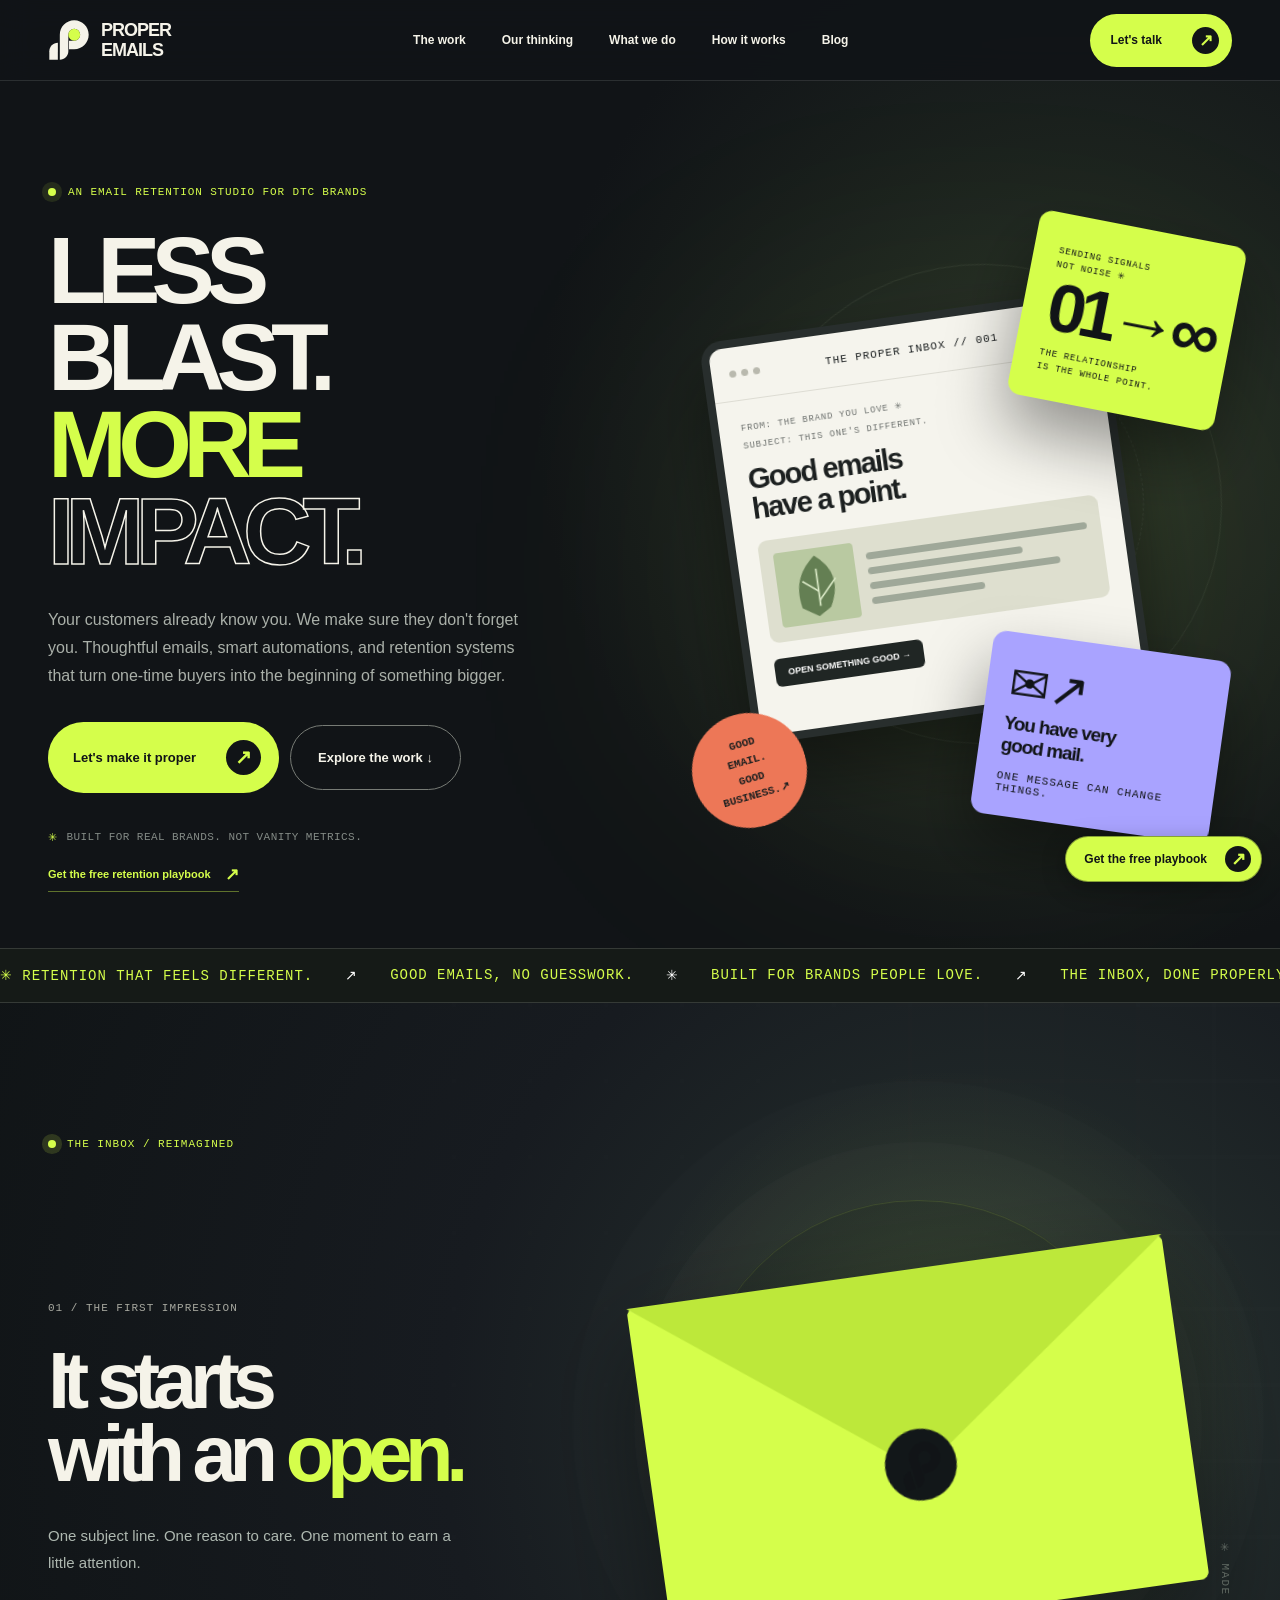
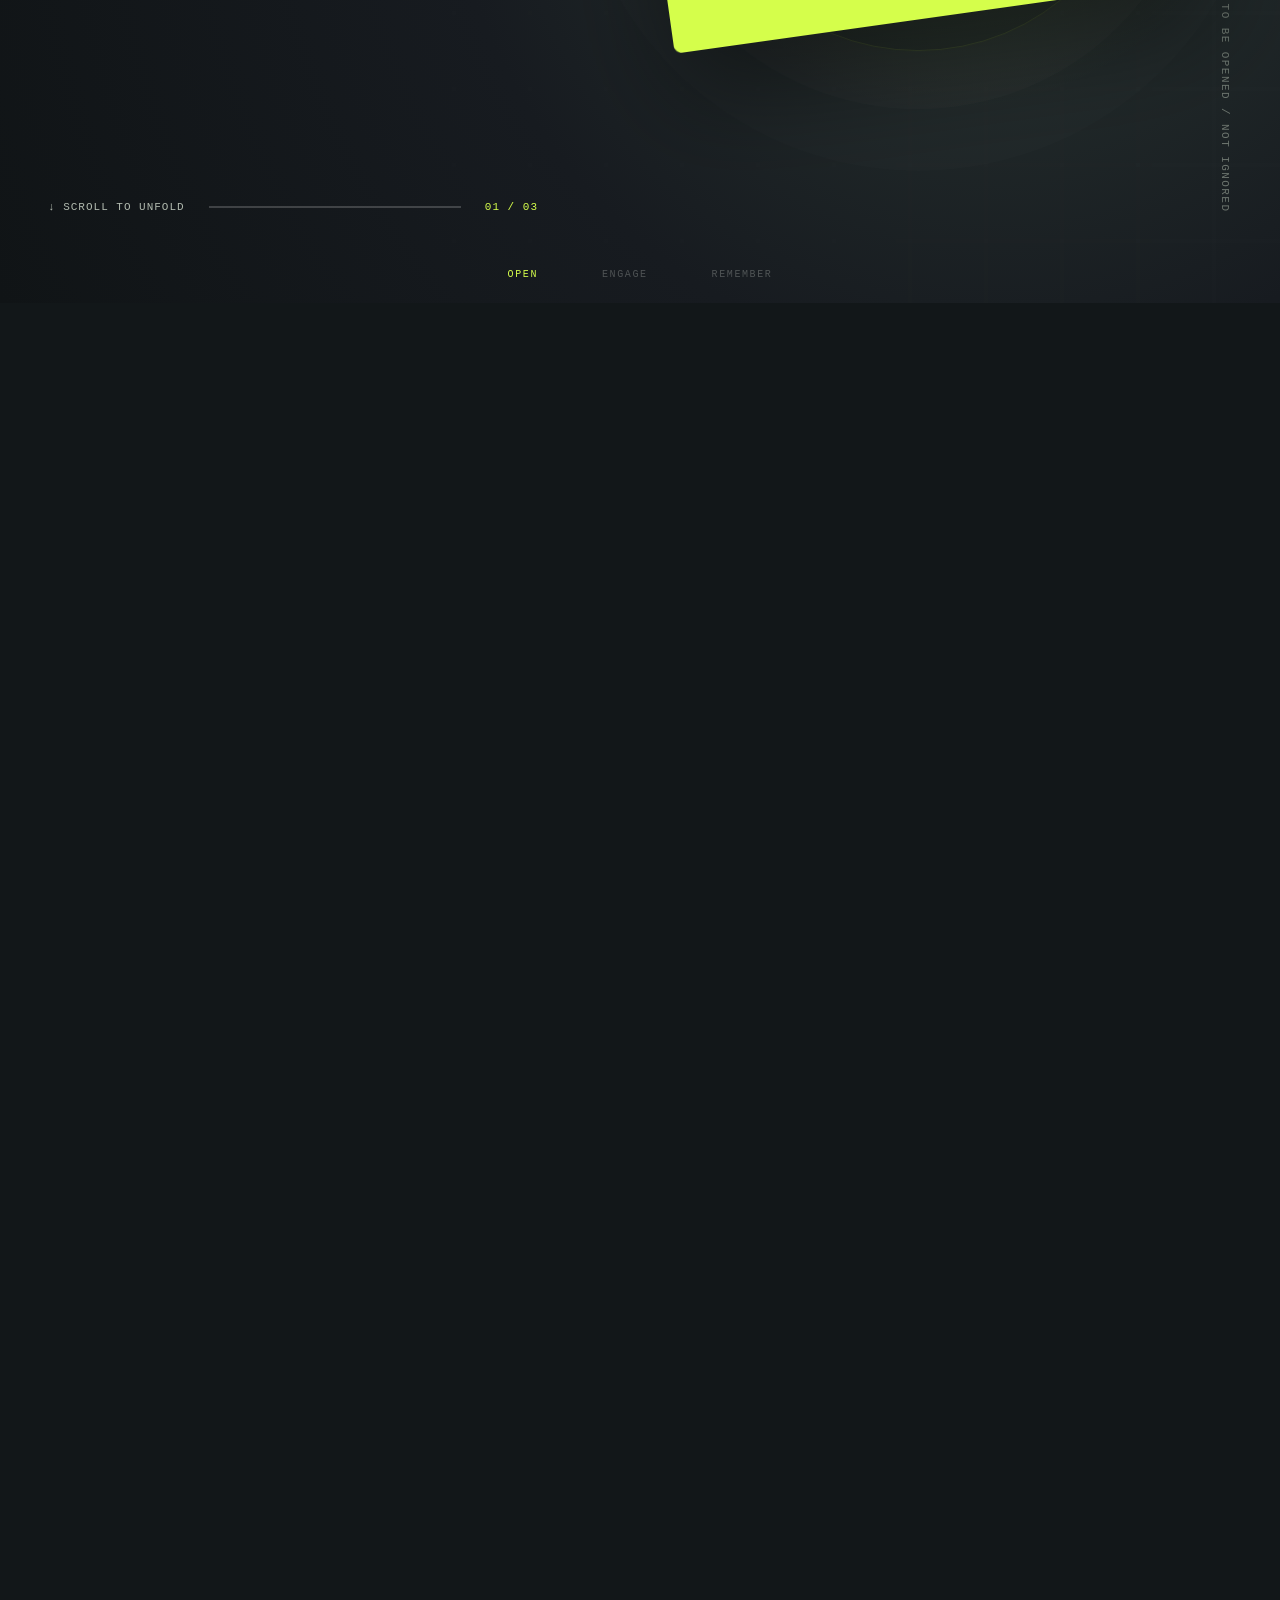
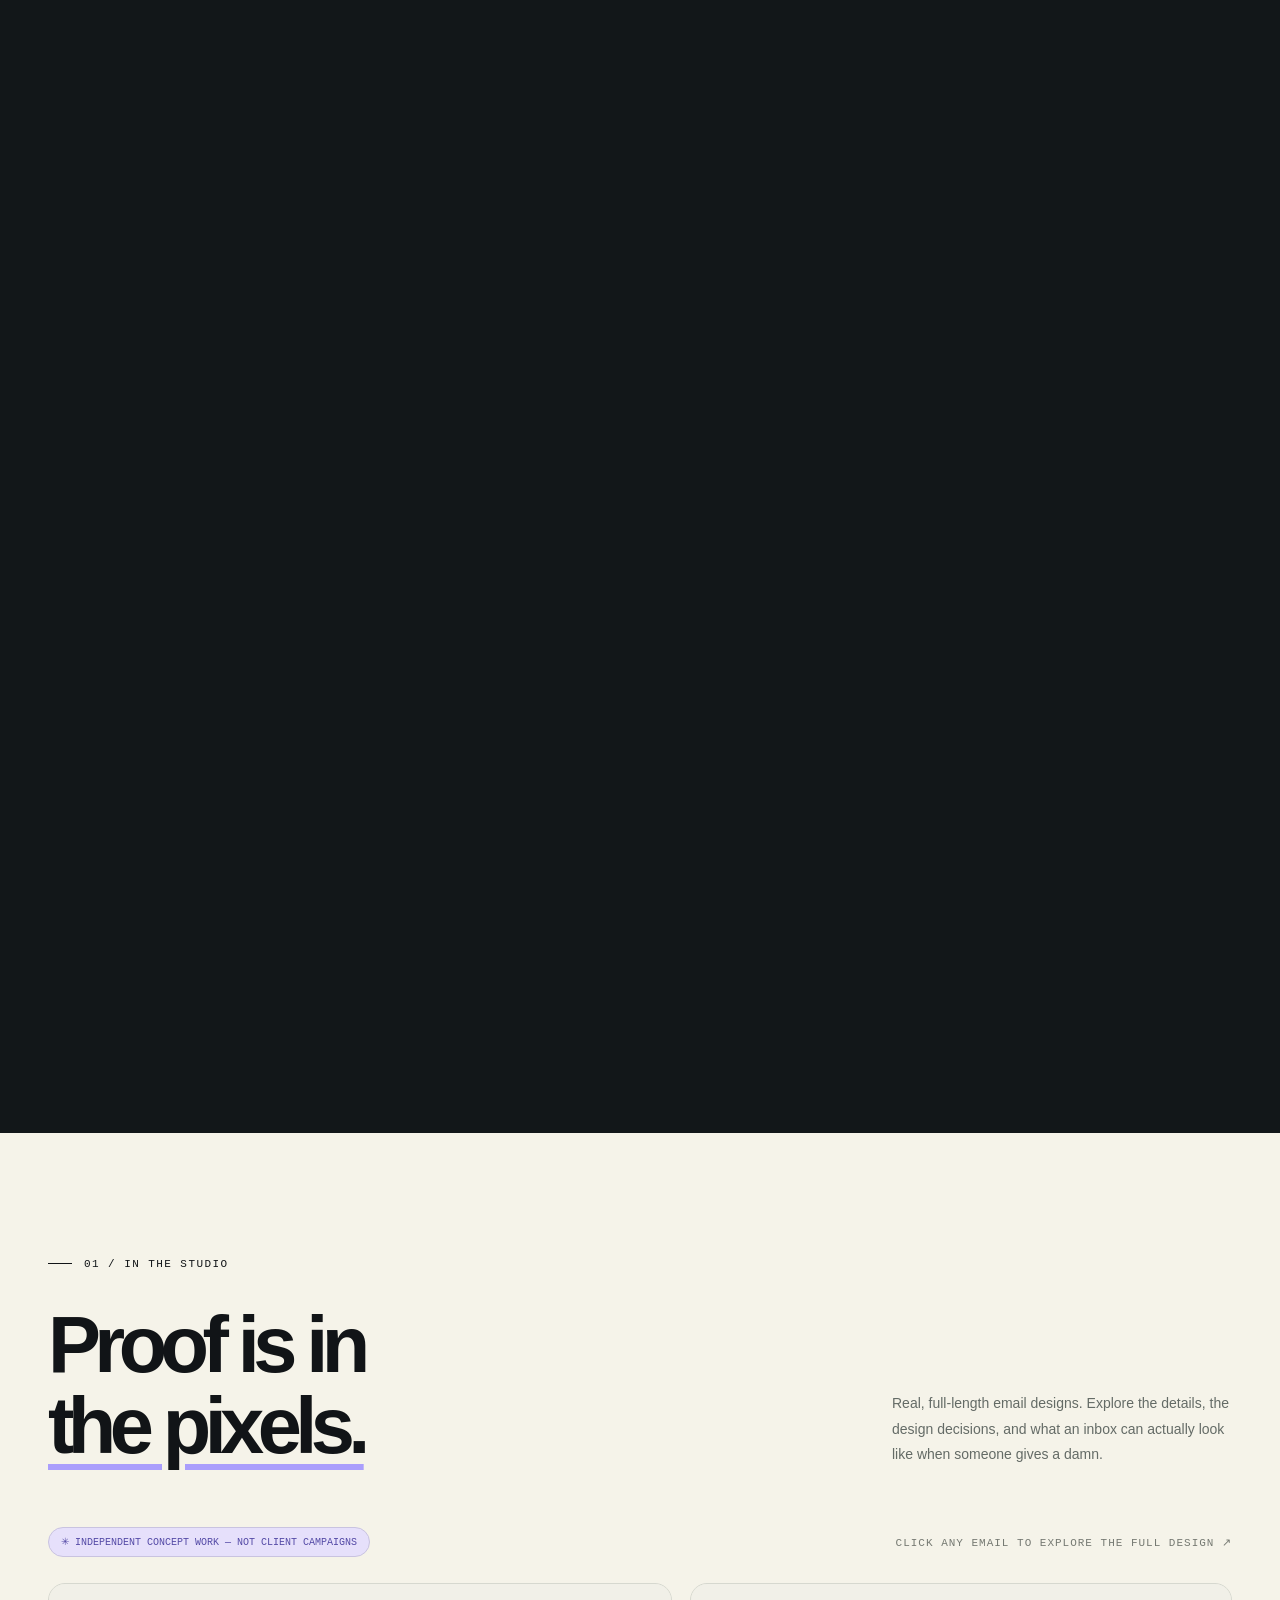
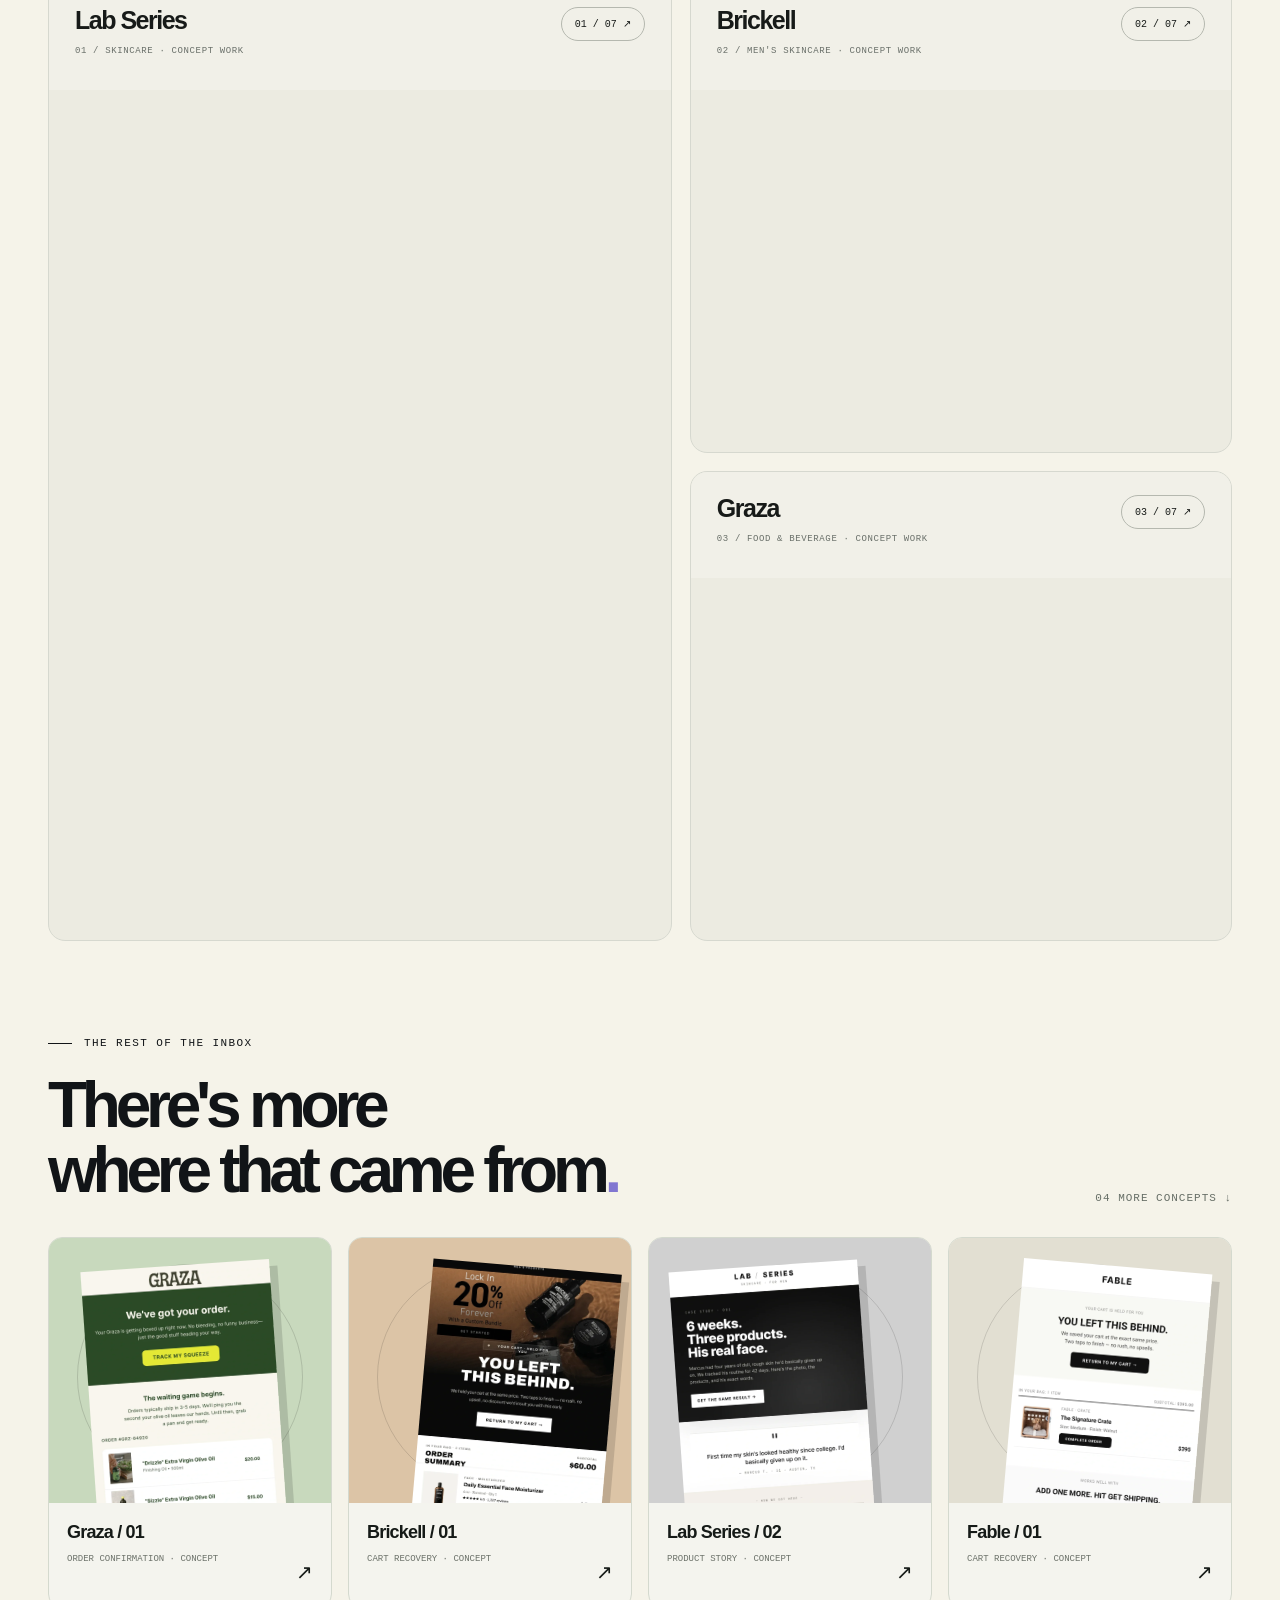
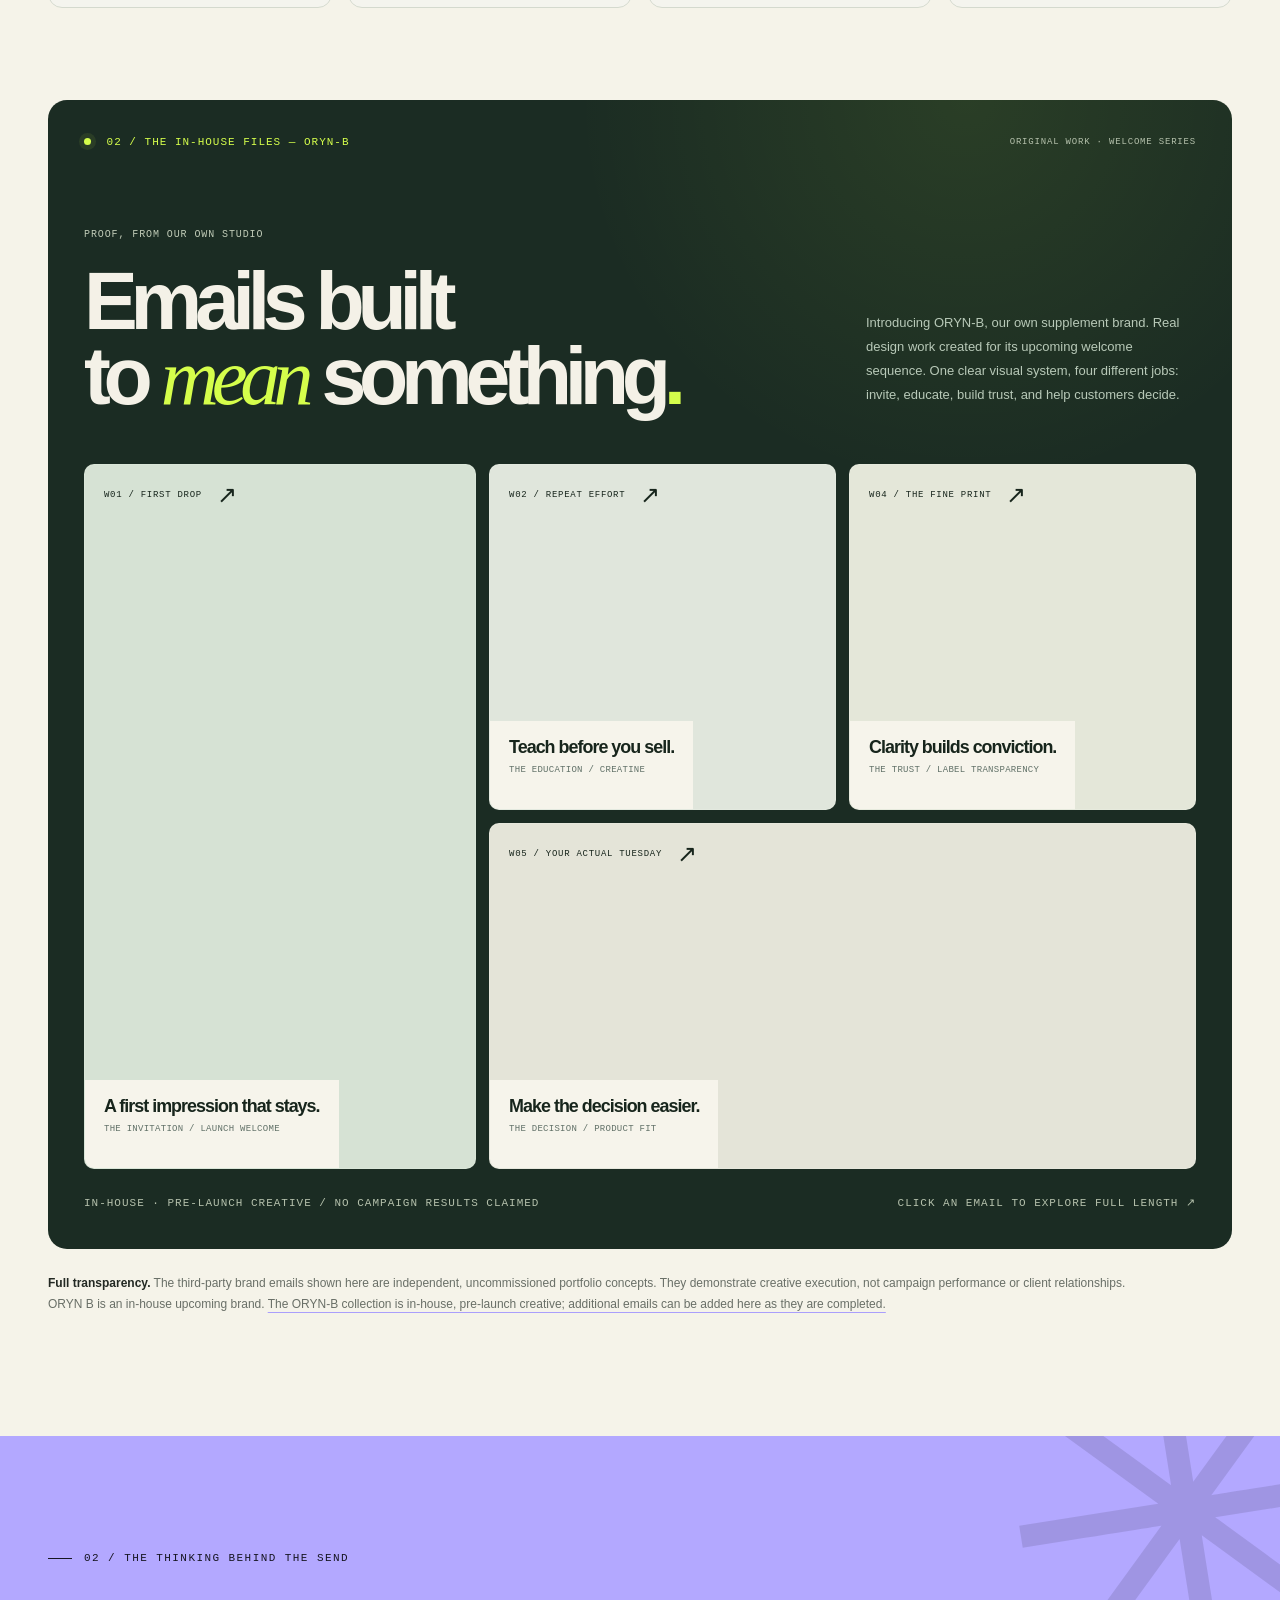
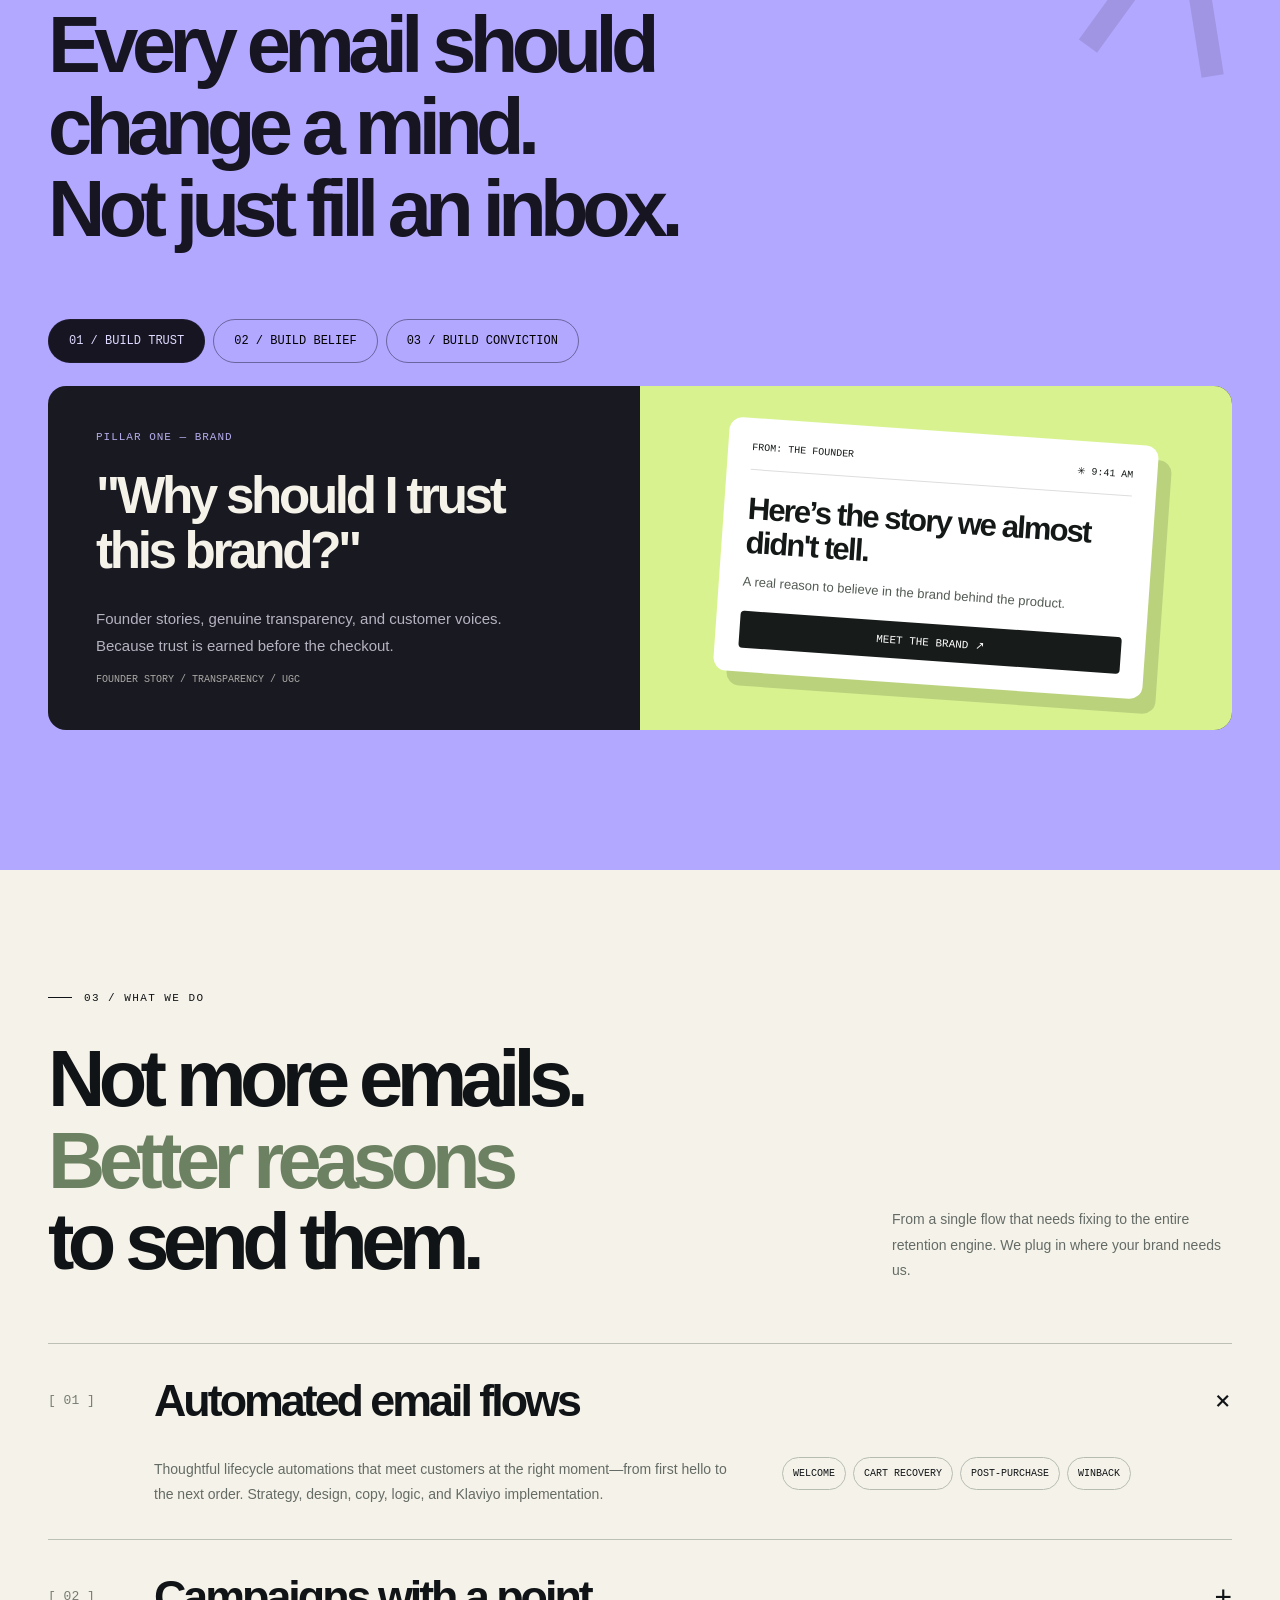
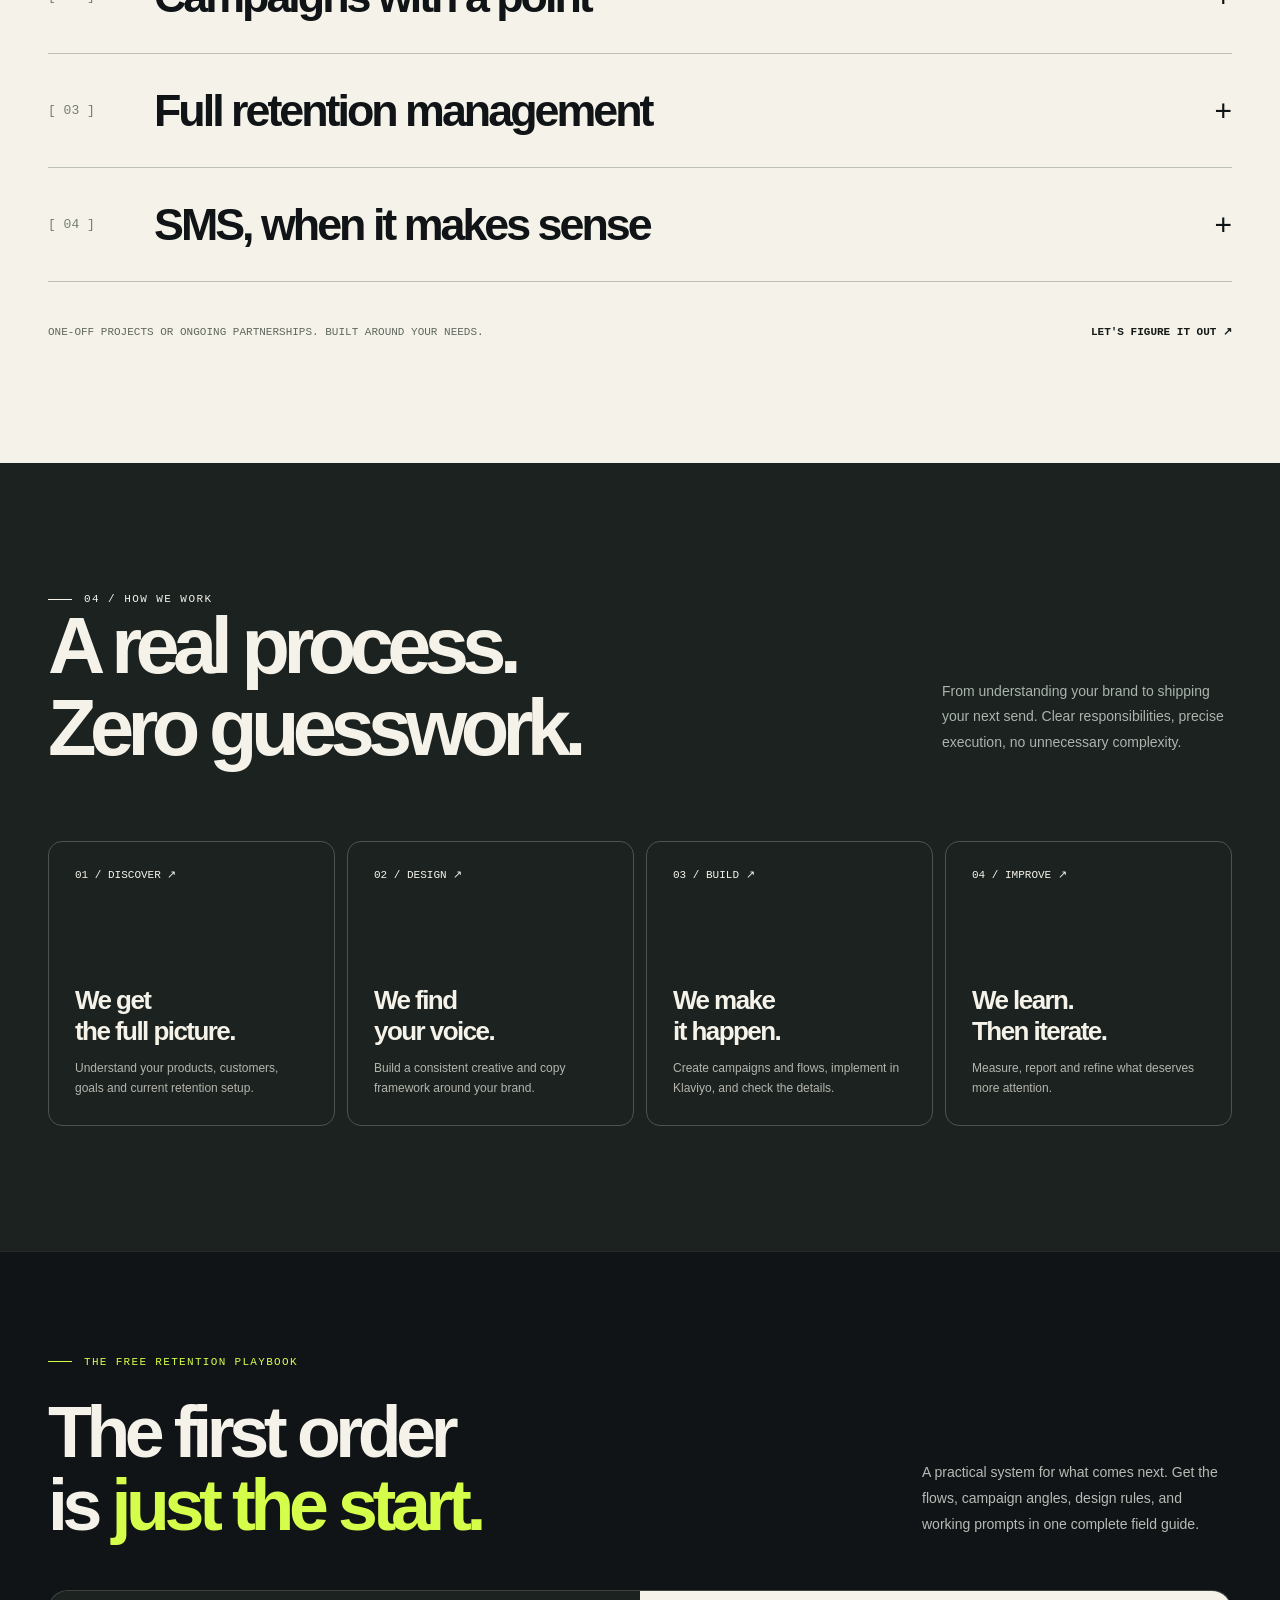
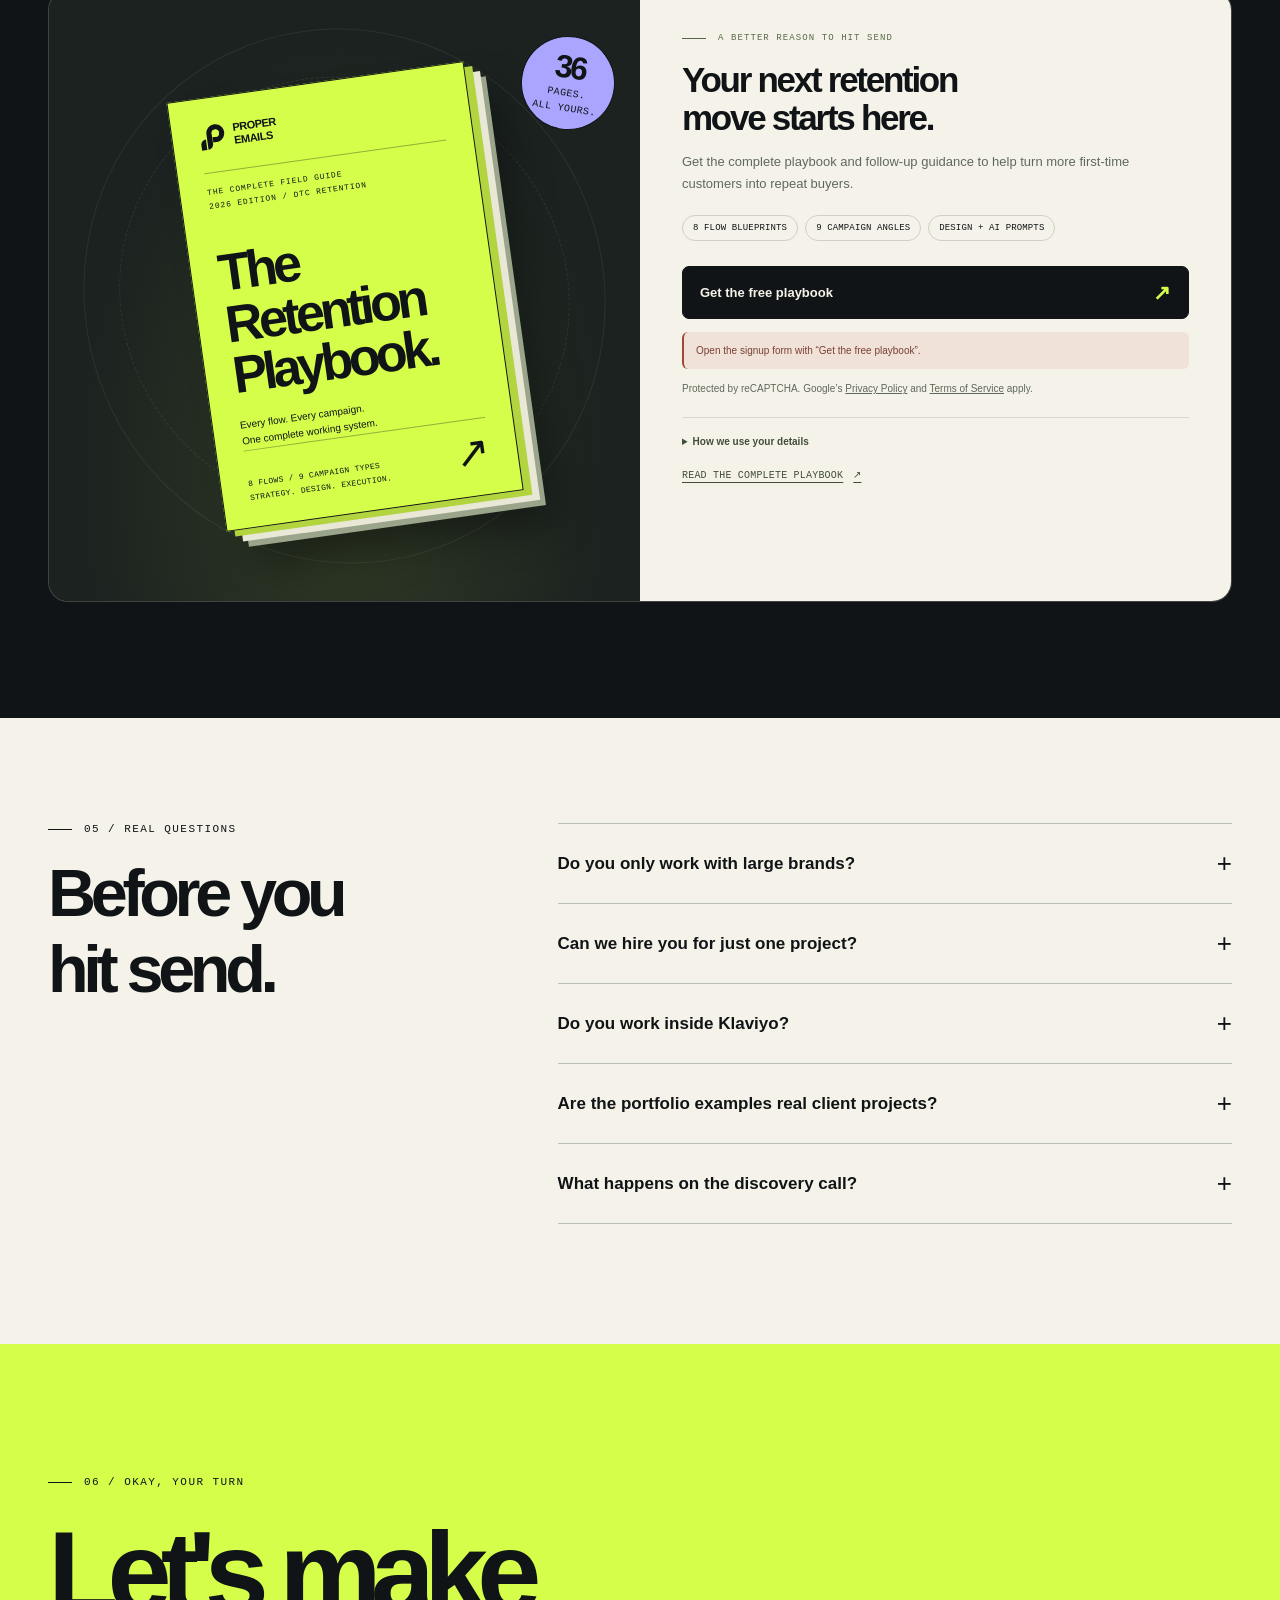
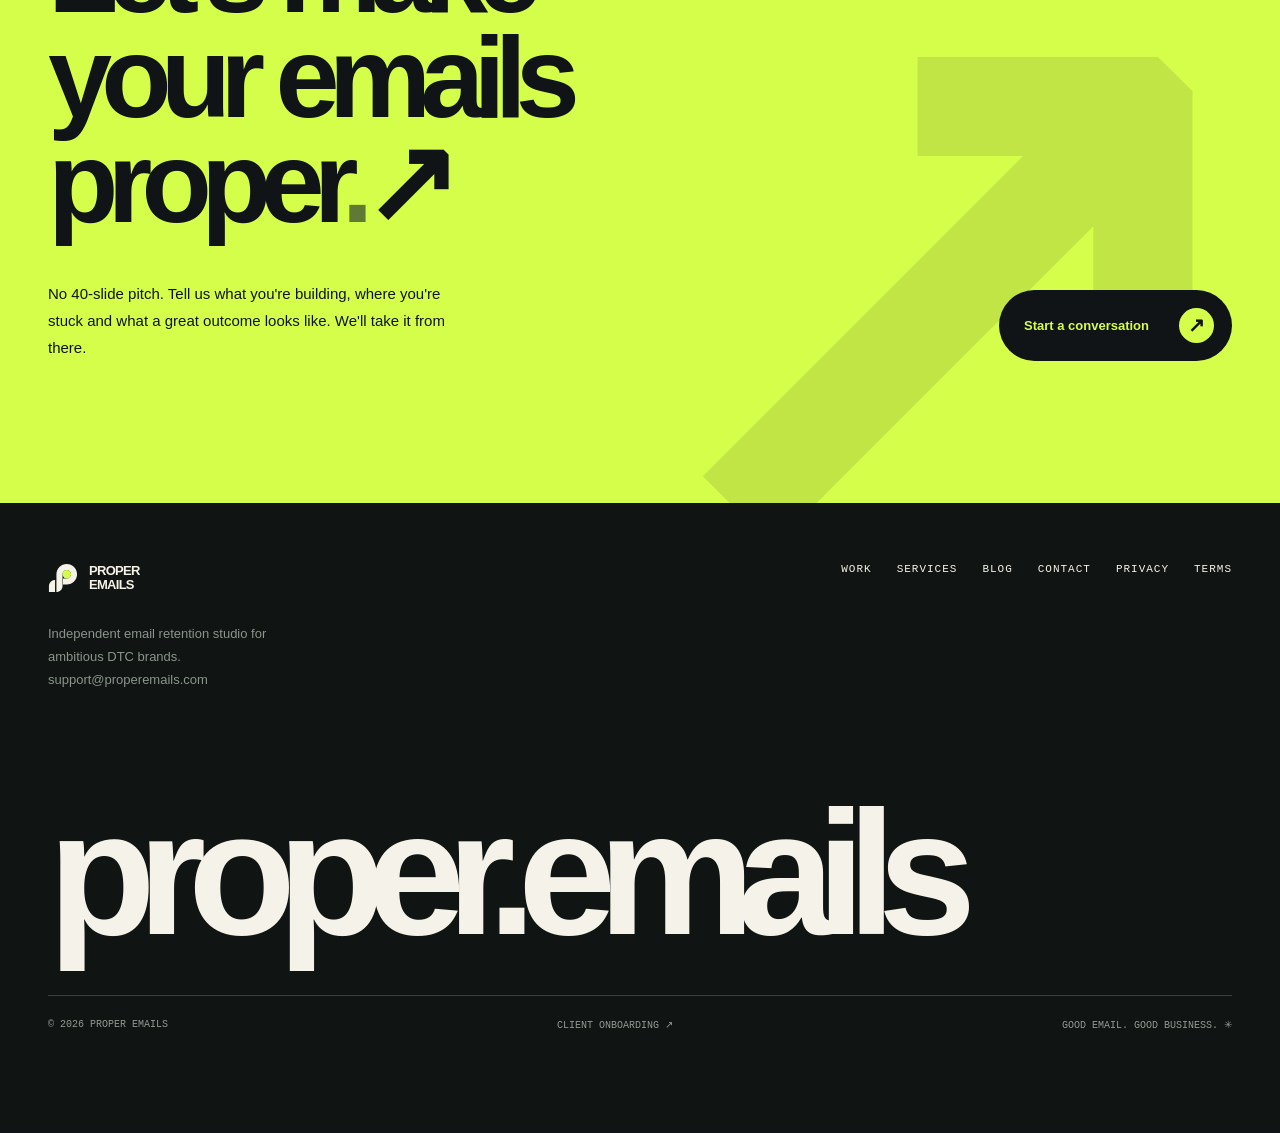
==== index.html @ df693b50 "Connect playbook popup to tested daily EmailOctopus sequence" ====
<!doctype html>
<html lang="en">
<head>
<meta charset="UTF-8"><meta name="referrer" content="strict-origin-when-cross-origin"><meta http-equiv="Content-Security-Policy" content="default-src 'self'; base-uri 'self'; object-src 'none'; script-src 'self' 'unsafe-inline' https://eomail5.com https://www.google.com/recaptcha/ https://www.gstatic.com/recaptcha/; style-src 'self' 'unsafe-inline' https://fonts.googleapis.com; font-src 'self' https://fonts.gstatic.com; img-src 'self' data: https://gallery.eo.page https://www.gstatic.com/recaptcha/; connect-src 'self' https://formspree.io https://eomail5.com https://www.google.com/recaptcha/; form-action https://formspree.io https://eomail5.com; frame-src https://www.google.com/recaptcha/ https://recaptcha.google.com/recaptcha/; upgrade-insecure-requests"><meta name="viewport" content="width=device-width,initial-scale=1"><meta name="theme-color" content="#111417">
<title>Proper Emails — The inbox, done properly.</title>
<meta name="robots" content="index, follow">
<meta name="description" content="Email retention strategy, copy, design and automation for DTC brands. Explore our email portfolio, download the free Retention Playbook and book a discovery call.">
<link rel="canonical" href="https://properemails.com/">
<meta property="og:type" content="website"><meta property="og:site_name" content="Proper Emails"><meta property="og:title" content="Proper Emails — The inbox, done properly."><meta property="og:description" content="Thoughtful emails, smart automations and retention systems for DTC brands."><meta property="og:url" content="https://properemails.com/"><meta property="og:image" content="https://properemails.com/assets/brand/social-preview.png"><meta property="og:image:width" content="1200"><meta property="og:image:height" content="630"><meta property="og:image:alt" content="Proper Emails. Less blast. More impact."><meta name="twitter:card" content="summary_large_image">
<link rel="preconnect" href="https://fonts.googleapis.com"><link rel="preconnect" href="https://fonts.gstatic.com" crossorigin>
<link href="https://fonts.googleapis.com/css2?family=DM+Mono:wght@400;500&family=Manrope:wght@400;500;600;700;800&display=swap" rel="stylesheet">
<style>
:root{--ink:#111417;--ink2:#1e2427;--cream:#f5f3e9;--lime:#d5fe4b;--lime2:#bde83a;--purple:#aaa5ff;--gray:#777d7a;--line:rgba(17,20,23,.16);--white:#fff;--mono:'DM Mono',ui-monospace,monospace;--sans:'Manrope','Inter',Arial,sans-serif;scroll-behavior:smooth}*{box-sizing:border-box}html{scroll-behavior:smooth}body{margin:0;background:var(--ink);color:var(--cream);font-family:var(--sans);-webkit-font-smoothing:antialiased}a{color:inherit;text-decoration:none}button,input,textarea,select{font:inherit}button{cursor:pointer}button:focus-visible,a:focus-visible,input:focus-visible{outline:3px solid #8b7afc;outline-offset:4px}::selection{background:var(--lime);color:var(--ink)}.container{width:min(1440px,calc(100% - 96px));margin:auto}.mono{font-family:var(--mono);font-size:11px;letter-spacing:.09em;text-transform:uppercase}.muted{opacity:.58}.section-label{display:flex;gap:12px;align-items:center;font:11px var(--mono);letter-spacing:.13em;text-transform:uppercase}.section-label:before{content:'';display:block;width:24px;height:1px;background:currentColor}.section-top{padding-top:125px}.hidden{display:none!important}header{position:fixed;top:0;left:0;right:0;z-index:40;transition:background .35s,border .35s;background:rgba(17,20,23,.87);backdrop-filter:blur(16px);border-bottom:1px solid rgba(245,243,233,.12)}.nav{height:80px;display:flex;align-items:center;justify-content:space-between;gap:20px}.logo{font-weight:800;letter-spacing:-.075em;font-size:26px;display:inline-flex;align-items:center;gap:10px;line-height:1}.logo-mark{display:grid;place-items:center;background:var(--lime);color:var(--ink);font-size:29px;font-weight:900;width:44px;height:44px;border-radius:13px;line-height:1;transform:rotate(-8deg);font-family:Arial,sans-serif}.logo .dot{color:var(--lime)}.nav-links{display:flex;align-items:center;gap:36px;font-size:12px;font-weight:700}.nav-links a:hover{color:var(--lime)}.book-nav{display:inline-flex;align-items:center;justify-content:space-between;gap:30px;padding:13px 13px 13px 20px;background:var(--lime);color:var(--ink);border-radius:999px;font-size:12px;font-weight:800;border:0;transition:transform .2s,background .2s}.book-nav:hover{transform:translateY(-2px);background:#e1ff83}.arrow-circ{display:grid;place-items:center;width:27px;height:27px;background:var(--ink);color:var(--lime);border-radius:50%;font-size:17px}.menu-btn{display:none;border:0;background:none;color:var(--cream);font-size:26px}.hero{min-height:900px;padding:182px 0 56px;overflow:hidden;position:relative;background:radial-gradient(circle at 84% 45%,#263026 0%,#111417 45%)}.hero-grid{display:grid;grid-template-columns:1.07fr .93fr;align-items:center;min-height:590px;gap:12px;position:relative}.eyebrow{display:inline-flex;align-items:center;gap:12px;font-family:var(--mono);font-size:11px;letter-spacing:.08em;color:var(--lime)}.blink{display:inline-block;width:8px;height:8px;border-radius:50%;background:var(--lime);box-shadow:0 0 0 6px rgba(213,254,75,.1);animation:blink 2s ease-in-out infinite}@keyframes blink{50%{opacity:.3}}h1,h2,h3,p{margin-top:0}.hero h1{font-size:clamp(67px,7.4vw,132px);line-height:.92;letter-spacing:-.092em;font-weight:800;margin:27px 0 30px;position:relative;z-index:1}.hero h1 .alt{color:var(--lime)}.hero h1 .outline{color:transparent;-webkit-text-stroke:1.5px var(--cream)}.hero-copy{max-width:490px;color:#aab0a9;font-size:16px;line-height:1.75;margin-bottom:32px}.btn{display:inline-flex;gap:30px;align-items:center;justify-content:space-between;border:1px solid transparent;border-radius:80px;padding:17px 17px 17px 24px;font-weight:800;font-size:13px;transition:transform .23s ease,box-shadow .23s ease}.btn:hover{transform:translateY(-4px);box-shadow:0 10px 24px #0002}.btn-lime{background:var(--lime);color:var(--ink)}.btn .icon{display:grid;place-items:center;background:var(--ink);color:var(--lime);width:35px;height:35px;border-radius:100%;font-size:20px}.btn-outline{border-color:#777b75;color:var(--cream);background:transparent}.hero-actions{display:flex;gap:11px;align-items:center;flex-wrap:wrap}.hero-actions .btn-outline{padding:24px 27px}.hero-note{display:flex;gap:9px;align-items:center;margin-top:38px;font:11px var(--mono);color:#848b86;letter-spacing:.04em}.hero-note span{color:var(--lime)}.hero-art{position:relative;height:620px;transform-style:preserve-3d;pointer-events:none}.art-glow{position:absolute;width:80%;height:60%;left:12%;top:25%;background:var(--lime);filter:blur(140px);opacity:.12}.orbit{position:absolute;width:88%;aspect-ratio:1;border:1px solid #5d68543e;border-radius:50%;left:10%;top:6%;transform:rotate(-16deg)}.orbit:after{content:'';position:absolute;inset:16%;border:1px dashed #8a988b27;border-radius:50%}.floating{position:absolute;box-shadow:0 32px 65px #0006}.inbox-shell{left:7%;top:14%;width:74%;height:405px;background:#f5f4ed;border:8px solid #282e2d;border-radius:21px;transform:rotate(-8deg);overflow:hidden;animation:float1 7s ease-in-out infinite}.inbox-header{display:flex;align-items:center;justify-content:space-between;padding:16px 18px;border-bottom:1px solid #dddcd3;color:#1b1f20}.dots{display:flex;gap:5px}.dots i{display:block;width:7px;height:7px;border-radius:50%;background:#b9b9ae}.inbox-content{padding:22px;color:#1c2020}.inbox-content .mono{font-size:9px;color:#6c706d}.inbox-content h4{font-size:29px;letter-spacing:-.06em;margin:14px 0 9px;line-height:1.02}.message-preview{background:#dedfcf;border-radius:9px;padding:14px;display:grid;grid-template-columns:80px 1fr;gap:12px;margin-top:18px}.message-art{background:#b9c9a1;border-radius:4px;display:grid;place-items:center;overflow:hidden}.message-art svg{width:75px}.lines{display:grid;gap:8px;align-content:center}.lines i{height:7px;background:#9fa899;border-radius:8px}.lines i:nth-child(2){width:70%}.lines i:nth-child(3){width:86%}.tiny-cta{display:inline-block;padding:9px 13px;margin-top:16px;background:#202624;border-radius:6px;color:#fff;font-size:9px;font-weight:800}.stat-card{right:0;top:0;background:var(--lime);color:var(--ink);padding:25px;border-radius:13px;width:210px;transform:rotate(11deg);animation:float2 6s ease-in-out infinite}.stat-card .n{font-size:69px;font-weight:800;letter-spacing:-.1em;line-height:1}.stat-card .mono{margin-top:7px;line-height:1.5;font-size:9px}.card-float{right:2%;bottom:3%;background:#a9a3ff;color:var(--ink);padding:22px;border-radius:14px;width:240px;transform:rotate(8deg);animation:float2 7s ease-in-out infinite reverse}.card-float .mail-icon{font-size:48px;display:block;line-height:1.2}.card-float strong{font-size:19px;letter-spacing:-.06em}.mini-sticker{position:absolute;left:1%;bottom:3%;width:115px;height:115px;border-radius:50%;background:#ed7757;color:#1e2020;display:grid;place-items:center;font:700 11px var(--mono);text-align:center;transform:rotate(-16deg);line-height:1.6}@keyframes float1{50%{transform:translateY(-15px) rotate(-6deg)}}@keyframes float2{50%{transform:translateY(18px) rotate(10deg)}}.ticker{border-top:1px solid #353a36;border-bottom:1px solid #353a36;overflow:hidden;white-space:nowrap;padding:18px 0;color:var(--lime);background:#151a17}.ticker-track{display:flex;width:max-content;gap:32px;animation:marquee 28s linear infinite;font:14px var(--mono);letter-spacing:.07em}.ticker b{color:#fff;font-weight:400}@keyframes marquee{to{transform:translateX(-50%)}}
.work{background:var(--cream);color:var(--ink);padding-bottom:130px}.section-header{display:flex;justify-content:space-between;align-items:end;gap:50px;margin:34px 0 60px}.section-header h2,.section-title{font-weight:800;letter-spacing:-.083em;line-height:1.03;font-size:clamp(53px,6.2vw,100px);margin:0}.section-header p{max-width:340px;color:#646b66;line-height:1.8;font-size:14px;margin:0}.underline-sketch{text-decoration:underline;text-decoration-color:#aa9efc;text-decoration-thickness:6px;text-underline-offset:11px}.work-grid{display:grid;grid-template-columns:1.1fr .9fr;gap:18px}.work-card{position:relative;background:#e4e5d9;border-radius:17px;overflow:hidden;border:1px solid #d8d9cd;min-height:540px;transition:transform .35s,box-shadow .35s}.work-card:hover{transform:translateY(-7px);box-shadow:0 28px 35px #101a1415}.work-card.tall{grid-row:span 2;min-height:890px;background:#dfeac6}.work-card.rose{background:#ecd2cd}.work-card.blue{background:#d6d7e9}.case-head{display:flex;justify-content:space-between;align-items:start;gap:10px;padding:25px 26px;position:relative;z-index:2}.case-head h3{font-size:24px;letter-spacing:-.05em;margin:0}.case-head .meta{font:10px var(--mono);opacity:.6;margin-top:8px}.pill{border:1px solid #23292150;border-radius:80px;padding:8px 11px;font:9px var(--mono);white-space:nowrap}.case-stage{height:calc(100% - 95px);display:grid;place-items:center;padding:20px;overflow:hidden}.email-mock{width:min(75%,405px);min-height:610px;background:white;box-shadow:10px 14px 0 rgba(18,23,20,.13),0 24px 38px #0002;color:#161d1a;transform:rotate(-6deg) translateY(25px);transition:transform .5s}.work-card:hover .email-mock{transform:rotate(-2deg) translateY(8px)}.email-mock .em-top{padding:26px 23px;border-bottom:1px solid #e6e6e6;display:flex;justify-content:space-between;align-items:center;font-size:12px;font-weight:900;letter-spacing:.16em}.em-body{padding:22px;text-align:center}.em-kicker{font:10px var(--mono);letter-spacing:.12em}.em-title{font-size:35px;font-weight:800;letter-spacing:-.075em;line-height:1.05;margin:18px 0 13px}.em-caption{font-size:11px;line-height:1.6;max-width:250px;margin:0 auto 14px}.em-product{height:235px;border-radius:9px;background:#e2e9d5;margin:22px 0;display:flex;align-items:center;justify-content:center;position:relative;overflow:hidden}.em-product:before,.em-product:after{content:'';position:absolute;width:165px;height:165px;border:1px solid #879b7a80;border-radius:50%;top:40px}.em-product:after{width:230px;height:230px;top:8px}.supp-bottle{width:105px;height:165px;background:#314a3c;box-shadow:10px 7px 7px #0002;border-radius:8px 8px 16px 16px;transform:rotate(-8deg);position:relative;z-index:2;display:flex;flex-direction:column;align-items:center;justify-content:space-around;padding:18px 6px;color:#dfe7ca}.supp-bottle:before{content:'';height:19px;background:#25372b;position:absolute;top:-16px;left:8px;right:8px;border-radius:5px 5px 0 0}.supp-bottle strong{font-size:13px;letter-spacing:.14em}.supp-bottle span{font-size:9px}.supp-bottle em{font-style:normal;font-size:8px;letter-spacing:.06em}.em-button{display:inline-block;background:#203b2d;color:white;padding:13px 28px;font:11px var(--mono);margin-top:5px}.ornament{position:absolute;font-size:190px;line-height:1;font-weight:800;letter-spacing:-.1em;opacity:.09;right:-40px;bottom:15px;transform:rotate(-18deg)}.work-card.compact .email-mock{width:min(73%,320px);min-height:400px;transform:rotate(6deg) translateY(60px)}.work-card.compact:hover .email-mock{transform:rotate(1deg) translateY(44px)}.work-card.compact .em-product{height:140px}.work-card.compact .em-title{font-size:27px}.work-card.compact .em-body{padding:15px}.work-card.compact .em-top{padding:17px}.work-foot{margin-top:28px;display:flex;align-items:center;justify-content:space-between;gap:25px}.work-foot p{max-width:610px;font-size:14px;line-height:1.8;color:#626862;margin:0}.work-foot strong{color:#1c2320}.inline-arrow{border-bottom:1px solid currentColor;padding-bottom:7px;white-space:nowrap;font-weight:800;font-size:13px}.concept-chip{display:inline-block;font:10px var(--mono);background:#e6e0fb;border:1px solid #c9c3e0;color:#544aa6;padding:8px 12px;border-radius:60px;margin-bottom:15px}
.philosophy{background:#b3a8ff;color:#161521;overflow:hidden;padding:116px 0 140px;position:relative}.philosophy:before{content:'✳';font:500 460px var(--sans);position:absolute;right:-100px;top:-185px;opacity:.12;transform:rotate(-9deg)}.philosophy .section-title{max-width:950px;margin:40px 0 70px}.pillar-tabs{display:flex;gap:8px;margin-bottom:23px;flex-wrap:wrap}.pillar-tab{border:1px solid #26223e80;background:transparent;padding:14px 20px;border-radius:50px;font:12px var(--mono);transition:background .2s}.pillar-tab.active{background:#161521;color:#dfdaff}.pillar-panel{display:grid;grid-template-columns:1fr 1fr;min-height:330px;background:#191921;color:#f5f3e9;border-radius:18px;overflow:hidden}.pillar-main{padding:45px 48px}.pillar-main .mono{color:#b5acec}.pillar-main h3{font-size:clamp(32px,4vw,62px);letter-spacing:-.065em;line-height:1.07;margin:26px 0}.pillar-main p{max-width:440px;font-size:15px;line-height:1.8;color:#b5b3c0}.pillar-display{background:#d8f290;color:#152019;padding:32px 36px;display:flex;justify-content:center;align-items:center}.message-card{background:#fff;width:100%;max-width:430px;padding:24px;border-radius:13px;box-shadow:14px 14px 0 #0002;transform:rotate(4deg);color:#141918}.message-card .topline{display:flex;justify-content:space-between;border-bottom:1px solid #ddd;padding-bottom:15px;font:10px var(--mono)}.message-card h4{font-size:31px;line-height:1.1;letter-spacing:-.06em;margin:22px 0 12px}.message-card .sub{font-size:13px;line-height:1.5;color:#535b54}.message-card .foot{background:#171b19;color:#fff;border-radius:4px;padding:12px;margin-top:19px;font:11px var(--mono);text-align:center}.pillartiny{font:10px var(--mono);opacity:.65}
.services{background:var(--cream);color:var(--ink);padding:122px 0 125px}.service-list{margin-top:55px;border-top:1px solid #bdc0b7}.service-item{border-bottom:1px solid #bdc0b7}.service-toggle{display:grid;grid-template-columns:90px 1fr auto;align-items:center;width:100%;padding:31px 0;background:transparent;border:0;text-align:left;color:var(--ink);gap:16px}.service-toggle .no{font:13px var(--mono);color:#767c73}.service-toggle h3{font-size:clamp(28px,3.5vw,49px);letter-spacing:-.067em;margin:0}.service-toggle .plus{font-size:30px;font-weight:300;transition:transform .25s}.service-item.open .plus{transform:rotate(45deg)}.service-detail{max-height:0;overflow:hidden;transition:max-height .35s}.service-item.open .service-detail{max-height:300px}.service-detail-inner{padding:0 58px 32px 106px;display:grid;grid-template-columns:1.2fr .8fr;gap:40px}.service-detail-inner p{color:#646b65;line-height:1.8;font-size:14px;margin:0}.service-detail-inner .tags{display:flex;flex-wrap:wrap;gap:7px}.service-detail-inner .tags span{font:10px var(--mono);padding:10px;border-radius:50px;border:1px solid #b7bcb2;height:max-content}.services-foot{display:flex;align-items:center;justify-content:space-between;gap:25px;margin-top:43px;font:11px var(--mono);color:#60675e}.services-foot a{color:#151a17;font-weight:800}
.process{background:#1b2220;color:var(--cream);padding:130px 0 125px;position:relative;overflow:hidden}.process-top{display:flex;justify-content:space-between;gap:35px;align-items:end;margin-bottom:72px}.process-top .section-title{max-width:930px}.process-top p{max-width:290px;font-size:14px;color:#abb4ad;line-height:1.8}.process-grid{display:grid;grid-template-columns:repeat(4,1fr);gap:12px}.process-step{min-height:285px;border:1px solid #4a564d;border-radius:14px;padding:26px;display:flex;flex-direction:column;justify-content:space-between;transition:background .25s,color .25s}.process-step:hover{background:var(--lime);color:var(--ink)}.process-step .num{font:11px var(--mono)}.process-step h3{font-size:26px;letter-spacing:-.06em;line-height:1.2;margin:0 0 12px}.process-step p{font-size:12px;line-height:1.65;opacity:.7;margin:0}
.callout{background:var(--lime);color:var(--ink);padding:132px 0 142px;overflow:hidden;position:relative}.callout:before{content:'↗';position:absolute;right:1%;bottom:-180px;font-size:min(75vw,800px);font-weight:700;opacity:.1;line-height:1}.callout h2{font-size:clamp(65px,9vw,157px);line-height:.91;letter-spacing:-.094em;max-width:1100px;margin:32px 0 45px}.callout-bottom{display:flex;align-items:end;justify-content:space-between;gap:25px}.callout p{max-width:410px;font-size:15px;line-height:1.8;margin:0}.callout .btn{background:var(--ink);color:var(--lime)}.callout .btn .icon{background:var(--lime);color:var(--ink)}.faq{background:var(--cream);color:var(--ink);padding:105px 0 120px}.faq-layout{display:grid;grid-template-columns:.8fr 1.2fr;gap:60px}.faq h2{font-size:clamp(50px,5.2vw,80px);letter-spacing:-.08em;margin:20px 0}.faq details{border-bottom:1px solid #bbc0b6;padding:24px 0}.faq details:first-child{border-top:1px solid #bbc0b6}.faq summary{cursor:pointer;list-style:none;display:flex;justify-content:space-between;align-items:center;font-weight:750;font-size:17px;gap:15px}.faq summary::-webkit-details-marker{display:none}.faq summary:after{content:'+';font-size:26px;font-weight:300}.faq details[open] summary:after{content:'−'}.faq details p{margin:15px 25px 0 0;color:#6b726a;line-height:1.8;font-size:14px}.footer{background:#101412;color:var(--cream);padding:60px 0 34px}.footer-main{display:flex;justify-content:space-between;gap:30px;align-items:start;padding-bottom:75px}.footer-word{font-size:clamp(70px,13.8vw,235px);font-weight:800;letter-spacing:-.104em;line-height:1.05;border-bottom:1px solid #384038;padding-bottom:30px;white-space:nowrap}.footer-bottom{display:flex;justify-content:space-between;flex-wrap:wrap;gap:20px;padding-top:23px;font:10px var(--mono);color:#929a92}.footer-links{display:flex;gap:25px}.footer-links a:hover{color:var(--lime)}.demo-ribbon{position:fixed;bottom:22px;left:22px;background:#ed7757;color:#151515;z-index:45;border-radius:6px;padding:10px 13px;font:10px var(--mono);letter-spacing:.05em;box-shadow:0 8px 25px #0002}
/* Qualification modal */.modal{position:fixed;inset:0;display:none;align-items:center;justify-content:center;background:rgba(5,10,8,.79);backdrop-filter:blur(12px);z-index:80;padding:22px;overflow:auto}.modal.active{display:flex}.modal-card{width:min(640px,100%);background:#f5f3e9;color:var(--ink);border-radius:19px;box-shadow:0 25px 130px #0008;max-height:95vh;overflow:auto}.modal-top{padding:23px 30px;border-bottom:1px solid #d8dbd0;display:flex;align-items:center;justify-content:space-between}.modal-top .mono{color:#59635b}.modal-x{border:1px solid #d1d5ca;border-radius:50%;background:transparent;width:35px;height:35px;font-size:19px}.progress{height:4px;background:#dddcd1}.progress-bar{height:100%;background:#83b545;width:20%;transition:width .3s}.modal-content{padding:34px 36px 36px}.modal-content h3{font-size:clamp(29px,5vw,44px);letter-spacing:-.07em;line-height:1.12;margin:14px 0 14px}.modal-content p{color:#6e756c;font-size:13px;line-height:1.8}.choice-grid{display:grid;grid-template-columns:1fr 1fr;gap:10px;margin-top:25px}.choice{border:1px solid #c3c8bf;background:#fff;border-radius:9px;padding:18px 15px;text-align:left;font-size:13px;font-weight:700;transition:.2s}.choice:hover,.choice.selected{border-color:#1d2820;background:#dcf59c}.field{width:100%;padding:16px;border:1px solid #c3c8bf;background:#fff;border-radius:8px;margin:17px 0 8px;font-size:14px}.modal-bottom{display:flex;justify-content:space-between;align-items:center;gap:10px;margin-top:25px}.small-btn{border:0;background:var(--ink);color:var(--cream);border-radius:99px;padding:15px 21px;font-weight:800;font-size:12px}.small-btn.secondary{background:transparent;color:#575f56;border:1px solid #c6cabe}.small-btn:disabled{opacity:.36;cursor:not-allowed}.summary-box{background:white;border:1px solid #ccd2c4;border-radius:10px;padding:21px;margin:20px 0}.summary-box div{display:flex;justify-content:space-between;gap:14px;font-size:12px;padding:10px 0;border-bottom:1px solid #e9ebe5}.summary-box div:last-child{border:0}.summary-box strong{max-width:60%;text-align:right}.pending{background:#fff2d1;color:#8a5715;border-radius:8px;padding:15px;font-size:12px;line-height:1.7}.modal a{text-decoration:underline}
/* Onboarding experience */.onboard{display:none;background:var(--cream);color:var(--ink);min-height:100vh;padding-top:150px}.onboard.active{display:block}.onboard-title{font-size:clamp(62px,8.5vw,137px);letter-spacing:-.095em;line-height:.96;margin:25px 0 30px}.onboard-head{display:grid;grid-template-columns:1.1fr .9fr;gap:40px;align-items:end;padding-bottom:85px}.onboard-head p{max-width:410px;font-size:16px;line-height:1.8;color:#5e675e}.onboard-grid{display:grid;grid-template-columns:repeat(3,1fr);gap:15px;padding-bottom:80px}.onboard-tile{min-height:325px;background:#fff;border-radius:13px;padding:29px;display:flex;flex-direction:column;justify-content:space-between;border:1px solid #e5e7de;transition:transform .2s}.onboard-tile:hover{transform:translateY(-4px)}.onboard-tile:nth-child(2){background:#d5fe4b}.onboard-tile:nth-child(3){background:#b3a8ff}.onboard-tile h3{font-size:34px;letter-spacing:-.07em;line-height:1.1;margin:0 0 15px}.onboard-tile p{font-size:13px;line-height:1.7;color:#505950}.onboard-tile .number{font:12px var(--mono)}.onboard-tile .tag{font:11px var(--mono);border:1px solid #111417;border-radius:50px;padding:10px 13px;width:max-content}.onboard-timeline{background:#1c2420;color:#f6f5ed;padding:96px 0}.timeline{display:grid;grid-template-columns:repeat(4,1fr);gap:10px;margin-top:50px}.timeline>div{border-top:1px solid #879286;padding-top:18px}.timeline b{font:11px var(--mono);color:var(--lime)}.timeline h3{font-size:22px;letter-spacing:-.05em;margin:16px 0 10px}.timeline p{font-size:12px;line-height:1.7;color:#abb6ad}.onboard-note{background:#e8e7db;padding:75px 0}.onboard-note p{max-width:750px;color:#60675e;line-height:1.8}.back-home{display:flex;align-items:center;gap:8px;font:11px var(--mono)}.portal-form{padding:25px;background:white;border-radius:12px;border:1px solid #dfe1d7}.portal-form input{padding:13px 14px;border:1px solid #d3d6cc;border-radius:7px;min-width:0;width:100%;margin:8px 0 12px}.portal-form button{background:#111417;color:#fff;padding:14px 20px;border:0;border-radius:99px;font-size:12px}
.reveal{opacity:0;transform:translateY(30px);transition:transform .75s cubic-bezier(.2,.9,.25,1),opacity .75s}.reveal.show{opacity:1;transform:translateY(0)}@media(max-width:1100px){.hero-grid{grid-template-columns:1fr 1fr}.hero h1{font-size:clamp(65px,7vw,100px)}.hero-art{height:530px}.stat-card{right:-15px}.container{width:min(1440px,calc(100% - 62px))}}@media(max-width:800px){.container{width:calc(100% - 38px)}.nav{height:70px}.nav-links{display:none;position:absolute;top:70px;left:0;right:0;background:#161a18;padding:25px;flex-direction:column;align-items:stretch;gap:24px}.nav-links.open{display:flex}.nav .book-nav{margin-left:auto}.menu-btn{display:block}.hero{padding-top:130px;min-height:auto}.hero-grid{grid-template-columns:1fr;gap:10px}.hero h1{font-size:clamp(67px,14vw,105px)}.hero-art{height:480px;margin:5px auto 25px;width:100%;max-width:600px}.inbox-shell{top:12%;left:8%;width:77%;height:330px}.inbox-content{padding:14px}.inbox-content h4{font-size:24px}.message-preview{margin-top:10px}.stat-card{transform:rotate(9deg) scale(.84);transform-origin:top right}.card-float{right:0;bottom:2%;transform:rotate(9deg) scale(.82);transform-origin:bottom right}.mini-sticker{left:2%;bottom:1%}.section-top{padding-top:95px}.section-header,.work-foot,.process-top,.callout-bottom{flex-direction:column;align-items:start}.section-header h2,.section-title{font-size:clamp(54px,10vw,79px)}.work-grid{grid-template-columns:1fr}.work-card.tall{min-height:700px;grid-row:auto}.work-card{min-height:480px}.work-card.compact .email-mock{min-height:340px}.pillar-panel{grid-template-columns:1fr}.pillar-main{padding:32px}.pillar-display{min-height:340px}.service-toggle{grid-template-columns:45px 1fr auto;padding:25px 0}.service-detail-inner{padding-left:60px;grid-template-columns:1fr;gap:20px}.process-grid,.onboard-grid{grid-template-columns:repeat(2,1fr)}.faq-layout{grid-template-columns:1fr;gap:30px}.footer-word{font-size:clamp(56px,13vw,135px)}.onboard-head{grid-template-columns:1fr}.timeline{grid-template-columns:repeat(2,1fr)}}@media(max-width:500px){.nav .book-nav{padding:10px 10px 10px 14px;font-size:10px;gap:7px}.nav .arrow-circ{width:25px;height:25px}.logo{font-size:20px}.logo-mark{width:36px;height:36px;font-size:23px}.hero h1{font-size:clamp(55px,14.2vw,78px)}.hero-copy{font-size:14px}.hero-art{height:385px}.inbox-shell{height:270px;border-width:5px}.inbox-header{padding:11px}.inbox-content h4{font-size:17px}.inbox-content{padding:10px}.message-preview{grid-template-columns:55px 1fr;padding:7px}.tiny-cta{font-size:8px;padding:7px}.stat-card{width:154px;padding:14px}.stat-card .n{font-size:44px}.card-float{width:175px;padding:16px}.card-float strong{font-size:15px}.mini-sticker{width:80px;height:80px;font-size:8px}.section-header h2,.section-title{font-size:clamp(49px,12vw,70px)}.work-card.tall{min-height:620px}.work-card{min-height:430px}.email-mock{min-height:480px}.em-product{height:180px}.em-title{font-size:28px}.case-head{padding:22px}.case-head h3{font-size:20px}.case-head .meta{font-size:8px}.pill{font-size:8px}.section-top{padding-top:80px}.work{padding-bottom:90px}.philosophy,.services,.process,.callout,.faq{padding-top:85px;padding-bottom:90px}.process-grid,.onboard-grid,.timeline{grid-template-columns:1fr}.process-step{min-height:235px}.choice-grid{grid-template-columns:1fr}.modal-content{padding:25px 23px}.modal-top{padding:20px 23px}.footer-main{flex-direction:column}.footer-word{font-size:13vw}.demo-ribbon{bottom:8px;left:8px;font-size:8px;padding:8px}.hero-actions .btn{width:100%;justify-content:space-between}.hero-actions .btn-outline{padding:19px 25px}.services-foot{flex-direction:column;align-items:start}.onboard{padding-top:125px}.onboard-tile{min-height:260px}}
@media(prefers-reduced-motion:reduce){*,*:before,*:after{animation-duration:.01ms!important;animation-iteration-count:1!important;scroll-behavior:auto!important;transition-duration:.01ms!important}.reveal{opacity:1;transform:none}}

/* PROPER EMAILS / THE UNFOLDING INBOX — scroll-driven art direction */
.pe-story{height:370vh;background:#121719;position:relative;color:#f5f3e9}.pe-story-pin{position:sticky;top:0;min-height:650px;height:100vh;overflow:hidden;background:radial-gradient(circle at 78% 46%,#293531 0%,#171b20 50%,#101416 100%);isolation:isolate}.pe-story-pin:before{content:'';position:absolute;inset:0;background:linear-gradient(0deg,transparent 94%,#ffffff05 95%),linear-gradient(90deg,transparent 94%,#ffffff05 95%);background-size:76px 76px;opacity:.28;mask-image:linear-gradient(90deg,transparent,#000);pointer-events:none}.pe-story-gridlines{position:absolute;inset:0;background:radial-gradient(circle at 74% 43%,#d5fe4b30,transparent 30%);opacity:.65}.pe-story-inner{height:100%;display:grid;grid-template-columns:47% 53%;align-items:center;position:relative;z-index:2}.pe-story-copy{position:relative;align-self:stretch;display:flex;flex-direction:column;justify-content:center;max-width:690px;padding-top:30px;z-index:3}.pe-story-kicker{position:absolute;top:15%;left:0;color:var(--lime);display:flex;align-items:center;gap:11px}.pe-story-pulse{width:8px;height:8px;border-radius:50%;background:var(--lime);box-shadow:0 0 0 6px #d5fe4b26}.pe-story-phrase{position:absolute;left:0;top:49%;width:100%;transform:translateY(calc(-50% + 35px));opacity:0;visibility:hidden;pointer-events:none;transition:opacity .2s ease}.pe-story-phrase.is-active{opacity:1;visibility:visible;transform:translateY(-50%)}.pe-story-phrase .pe-story-index{display:inline-block;margin-bottom:30px;color:#a7a89f}.pe-story-phrase h2{font-size:clamp(58px,6.2vw,116px);line-height:.92;letter-spacing:-.091em;margin:0 0 32px;font-weight:800;max-width:780px}.pe-story-phrase em{font-style:normal;color:var(--lime)}.pe-story-phrase p{font-size:15px;line-height:1.8;color:#aeb8b0;max-width:410px}.pe-story-bottom{position:absolute;bottom:10%;display:flex;align-items:center;gap:24px;left:0;width:min(92%,490px)}.pe-story-scroll{white-space:nowrap;color:#b1baaf}.pe-story-track{height:2px;background:#ffffff30;flex:1;min-width:60px}.pe-story-track span{display:block;width:0%;height:100%;background:var(--lime);box-shadow:0 0 13px #d5fe4b70}.pe-story-page{color:var(--lime);white-space:nowrap}.pe-story-stage{position:relative;width:100%;height:100%;perspective:1300px;transform-style:preserve-3d}.pe-story-halo{position:absolute;left:50%;top:47%;transform:translate(-50%,-50%);width:72%;aspect-ratio:1;border:1px solid #d5fe4b22;border-radius:50%;box-shadow:0 0 0 58px #ffffff04,0 0 0 120px #ffffff03}.pe-story-envelope{position:absolute;left:50%;top:49%;width:min(540px,91%);aspect-ratio:1.55;transform:translate(-50%,-50%) rotate(-8deg);transform-origin:center;filter:drop-shadow(0 45px 55px #0007);transform-style:preserve-3d;z-index:10}.pe-env-back{position:absolute;inset:0;background:#e6e6cd;border:1px solid #fcfbe4;border-radius:9px}.pe-env-message{position:absolute;left:13%;top:13%;right:13%;bottom:11%;background:#faf9ef;border-radius:6px;display:flex;flex-direction:column;justify-content:center;align-items:center;gap:13px;color:#121719;text-align:center;box-shadow:0 0 25px #0002;z-index:1}.pe-env-message strong{font-size:clamp(19px,2.5vw,36px);letter-spacing:-.075em;line-height:1.08}.pe-env-message .mono{font-size:9px;color:#868b80}.pe-env-front{position:absolute;inset:0;background:#d5fe4b;clip-path:polygon(0 0,50% 53%,100% 0,100% 100%,0 100%);border-radius:8px;z-index:4}.pe-env-flap{position:absolute;inset:0;clip-path:polygon(0 0,100% 0,50% 58%);background:#bde83a;transform-origin:50% 0;backface-visibility:visible;z-index:5;box-shadow:0 6px 7px #0003}.pe-env-seal{position:absolute;z-index:8;left:50%;top:56%;transform:translate(-50%,-50%) rotate(-10deg);border-radius:50%;background:#121719;color:#d5fe4b;display:grid;place-items:center;width:72px;height:72px;font-weight:900;font-size:27px;letter-spacing:-.07em}.pe-story-mail{position:absolute;left:50%;top:47%;width:clamp(240px,23vw,343px);height:clamp(380px,60vh,560px);background:#fff;border-radius:13px;overflow:hidden;box-shadow:0 43px 60px #0007;transform-origin:50% 80%;opacity:0;pointer-events:none}.pe-story-mailbar{height:41px;padding:0 17px;display:flex;align-items:center;justify-content:space-between;background:#202520;color:#d5fe4b;font:9px var(--mono);letter-spacing:.04em}.pe-story-mail img{display:block;width:100%;height:auto}.pe-story-mail-center{z-index:7}.pe-story-mail-left{z-index:5}.pe-story-mail-right{z-index:6}.pe-story-side-note{position:absolute;right:0;bottom:10%;color:#d4e0cd70;writing-mode:vertical-rl;letter-spacing:.13em}.pe-story-stepwords{position:absolute;bottom:2.5%;left:50%;transform:translateX(-50%);display:flex;gap:clamp(25px,5vw,80px);color:#b2b8b25c;font-size:10px;letter-spacing:.16em}.pe-story-stepwords span{transition:color .2s}.pe-story-stepwords span.on{color:var(--lime)}
/* real portfolio samples */
.pe-work{padding-bottom:120px}.pe-work-note{display:flex;align-items:center;justify-content:space-between;gap:20px;flex-wrap:wrap;margin-bottom:26px}.pe-work-note .concept-chip{margin:0}.pe-hint{color:#757972}.pe-featured-grid{display:grid;grid-template-columns:1.07fr .93fr;grid-template-rows:repeat(2,470px);gap:18px}.pe-project{display:flex;flex-direction:column;background:#ecebe1;border-radius:17px;padding:0;overflow:hidden;color:#171a18;text-align:left;border:1px solid #d6d8cf;position:relative;min-width:0;cursor:pointer;transition:transform .3s,box-shadow .3s}.pe-project:hover{transform:translateY(-6px);box-shadow:0 24px 60px #17281c20}.pe-project:focus-visible{outline:4px solid #a9a3ff;outline-offset:4px}.pe-project-feature{grid-row:span 2}.pe-project-heading{width:100%;min-height:106px;padding:23px 26px;display:flex;justify-content:space-between;gap:15px;align-items:flex-start;flex:0 0 auto;z-index:2;background:#f1f0e8}.pe-project-heading strong{font-size:25px;letter-spacing:-.06em;display:block;line-height:1.1}.pe-project-heading small{display:block;font:9px var(--mono);color:#696f69;letter-spacing:.07em;margin-top:11px}.pe-project-tag{padding:10px 13px;border:1px solid #b5b8af;border-radius:50px;font:10px var(--mono);white-space:nowrap}.pe-project-stage{display:block;position:relative;overflow:hidden;flex:1;min-height:0}.pe-bg-celadon{background:#ccd9b6}.pe-bg-peach{background:#e5c4ba}.pe-bg-lilac{background:#d4d0e8}.pe-bg-sage{background:#c8d9bd}.pe-bg-sand{background:#dcc4a6}.pe-bg-gray{background:#d0d0d0}.pe-bg-cream{background:#e2dfd2}.pe-project-orbit{position:absolute;top:13%;left:18%;width:70%;aspect-ratio:1;border-radius:50%;border:1px solid #161d152d;box-shadow:0 0 0 56px #ffffff14,0 0 0 120px #ffffff08}.pe-paper{position:absolute;left:50%;top:11%;width:clamp(230px,55%,410px);height:auto;display:block;background:white;transform:translateX(-50%) rotate(-7deg);box-shadow:13px 15px 0 #161d1620,0 42px 58px #0003;transition:transform .5s cubic-bezier(.18,.88,.2,1);overflow:hidden}.pe-paper img{display:block;width:100%;height:auto}.pe-project-compact .pe-paper{width:min(57%,320px);top:11%;transform:translateX(-50%) rotate(7deg)}.pe-project:hover .pe-paper{transform:translateX(-50%) rotate(-1deg) translateY(-18px)}.pe-project-compact:hover .pe-paper{transform:translateX(-50%) rotate(1deg) translateY(-18px)}.pe-project-overlay{position:absolute;bottom:26px;right:25px;background:#141b17;color:var(--lime);padding:13px 14px 13px 19px;border-radius:50px;font:10px var(--mono);letter-spacing:.04em;display:flex;align-items:center;gap:17px;box-shadow:0 9px 20px #0004}.pe-project-overlay b{font-size:17px}.pe-archive-head{display:flex;justify-content:space-between;align-items:end;gap:20px;margin:96px 0 33px}.pe-archive-head h3{font-size:clamp(43px,5vw,76px);letter-spacing:-.082em;line-height:1.02;margin:24px 0 0}.pe-archive-head h3 span{color:#8176d1}.pe-archive-head>.mono{color:#666e66}.pe-archive{display:grid;grid-template-columns:repeat(4,minmax(0,1fr));gap:16px}.pe-archive-card{background:#f4f4ee;border:1px solid #d4d9ce;min-width:0;position:relative;border-radius:14px;overflow:hidden;text-align:left;padding:0;color:#151a17;cursor:pointer;transition:transform .3s}.pe-archive-card:hover{transform:translateY(-7px)}.pe-archive-preview{height:265px;overflow:hidden;display:flex;justify-content:center;position:relative}.pe-archive-preview:before{content:'';position:absolute;inset:10% 10% auto;aspect-ratio:1;border-radius:50%;border:1px solid #0002}.pe-archive-preview img{width:67%;height:max-content;display:block;z-index:1;margin-top:27px;box-shadow:8px 7px 0 #0002;transform:rotate(-4deg);transition:transform .4s}.pe-archive-card:nth-child(even) .pe-archive-preview img{transform:rotate(5deg)}.pe-archive-card:hover .pe-archive-preview img{transform:translateY(-13px) rotate(0)}.pe-archive-meta{display:block;padding:19px 18px 23px;min-height:104px}.pe-archive-meta strong{font-size:18px;display:block;letter-spacing:-.045em}.pe-archive-meta small{display:block;font:9px var(--mono);color:#6b7169;margin-top:11px}.pe-archive-arrow{position:absolute;bottom:23px;right:18px;font-size:20px}.pe-oryn-banner{margin-top:90px;min-height:320px;border-radius:18px;background:#202d27;color:#eeeede;position:relative;overflow:hidden;padding:39px 50px 32px;display:flex;align-items:center;gap:80px}.pe-oryn-banner>.pe-oryn-stamp{position:absolute;right:38px;top:31px;color:#c9d89a;font-size:9px}.pe-oryn-banner>div:nth-child(2){z-index:2;max-width:480px}.pe-oryn-banner .mono{color:#c0cdb0}.pe-oryn-banner h3{font-size:clamp(62px,7vw,105px);letter-spacing:-.09em;line-height:.93;margin:19px 0}.pe-oryn-banner h3 span{color:var(--lime)}.pe-oryn-banner p{font-size:13px;line-height:1.7;color:#c4ccbf;max-width:390px}.pe-oryn-shape{position:absolute;right:16%;top:23%;width:230px;height:230px;border:1px solid #d6eabb32;border-radius:50%;display:flex;align-items:center;justify-content:center;transform:rotate(-14deg);box-shadow:0 0 0 45px #ffffff08,0 0 0 91px #ffffff03}.pe-oryn-shape span{font-weight:800;font-size:100px;color:#d5fe4b99;letter-spacing:-.16em}.pe-oryn-banner .pe-oryn-soon{position:absolute;right:36px;bottom:28px;font-size:9px}.pe-honesty{font:12px/1.8 var(--sans);color:#696f67;margin-top:24px;max-width:1110px}.pe-honesty strong{color:#232923}.pe-honesty span{text-decoration:underline;text-decoration-color:#aa9efc;text-underline-offset:4px}
/* immersive full-length email explorer */
.pe-portfolio-modal{position:fixed;inset:0;z-index:120;background:#121611ed;backdrop-filter:blur(13px);display:none;padding:24px}.pe-portfolio-modal.is-open{display:grid;place-items:center}.pe-portfolio-dialog{display:grid;grid-template-columns:minmax(260px,.34fr) minmax(0,.66fr);height:min(92vh,980px);width:min(1430px,96vw);border-radius:19px;background:#171c1a;box-shadow:0 25px 100px #0009;overflow:hidden}.pe-viewer-aside{display:flex;flex-direction:column;justify-content:space-between;padding:30px;background:#1a2420;color:var(--cream)}.pe-viewer-top{display:flex;justify-content:space-between;align-items:flex-start;gap:15px}.pe-viewer-top .logo{font-size:20px}.pe-viewer-top .logo-mark{width:33px;height:33px;font-size:23px}.pe-viewer-x{border:1px solid #d5fe4b66;color:#d5fe4b;background:transparent;border-radius:50%;font-size:24px;width:43px;height:43px;line-height:1}.pe-viewer-info{display:flex;flex-direction:column;align-items:start}.pe-viewer-kicker{color:var(--lime)}.pe-viewer-counter{margin-top:26px;color:#9ba99b}.pe-viewer-info h2{font-size:clamp(50px,5vw,83px);letter-spacing:-.09em;line-height:.96;margin:15px 0 23px}.pe-viewer-info p{font-size:14px;line-height:1.8;color:#bbc7b9;max-width:340px}.pe-viewer-disclaimer{display:inline-block;border:1px solid #ffffff4d;padding:8px 10px;border-radius:40px;font:9px var(--mono);color:#b7c1b7}.pe-viewer-controls>.mono{font-size:10px;color:#aabca8}.pe-viewer-buttons{display:flex;gap:9px;margin:17px 0 20px}.pe-viewer-buttons button{background:#d5fe4b;border:0;border-radius:50px;padding:14px 18px;font:11px var(--mono);color:#15201a;flex:1}.pe-viewer-buttons button:first-child{background:transparent;color:#d5fe4b;border:1px solid #d5fe4b60}.pe-viewer-instruction{color:#889c8b;font-size:9px}.pe-viewer-main{display:flex;flex-direction:column;min-width:0;min-height:0;background:#e8e8e1}.pe-viewer-toolbar{display:flex;justify-content:space-between;align-items:center;gap:10px;min-height:73px;padding:12px 20px;color:#49504b;border-bottom:1px solid #b7bcb2}.pe-viewer-switch{display:flex;gap:4px;background:#d7dad2;border-radius:60px;padding:5px}.pe-viewer-switch button{background:none;border:0;border-radius:30px;padding:9px 14px;font:10px var(--mono);color:#505550}.pe-viewer-switch button.active{background:#161b18;color:#d5fe4b}.pe-viewer-scroll{overflow:auto;flex:1;min-height:0;padding:42px 32px 95px;scrollbar-color:#8d968d #e3e5dc}.pe-viewer-document{width:min(100%,760px);margin:0 auto;box-shadow:0 25px 70px #0003;background:white;transition:width .28s}.pe-viewer-document.mobile{width:min(100%,375px)}.pe-viewer-document img{display:block;width:100%;height:auto}.pe-viewer-close-hint{font-size:9px}
@media(max-width:1000px){.pe-story-inner{grid-template-columns:46% 54%}.pe-story-phrase h2{font-size:clamp(56px,7vw,85px)}.pe-featured-grid{grid-template-rows:repeat(2,410px)}.pe-archive{grid-template-columns:repeat(2,minmax(0,1fr))}.pe-portfolio-dialog{grid-template-columns:300px minmax(0,1fr)}.pe-viewer-close-hint{display:none}}
@media(max-width:740px){.pe-story{height:305vh}.pe-story-pin{min-height:0}.pe-story-inner{display:block}.pe-story-copy{position:absolute;top:0;left:0;right:0;height:55%;max-width:100%;padding-top:0;justify-content:start}.pe-story-kicker{top:14%;font-size:9px}.pe-story-phrase{top:52%;transform:translateY(-50%);}.pe-story-phrase h2{font-size:clamp(52px,12vw,82px);margin:20px 0;max-width:95%;letter-spacing:-.083em}.pe-story-phrase .pe-story-index{margin:0}.pe-story-phrase p{font-size:12px;max-width:80%;line-height:1.55}.pe-story-bottom{bottom:-80%;width:100%;gap:13px}.pe-story-scroll{font-size:9px}.pe-story-stage{position:absolute;left:0;right:0;top:44%;height:46%;width:100%}.pe-story-envelope{width:min(310px,77%);top:50%;}.pe-env-message strong{font-size:23px}.pe-env-message .mono{font-size:7px}.pe-env-seal{width:44px;height:44px;font-size:18px}.pe-story-mail{width:min(210px,55%);height:330px;top:50%;}.pe-story-mailbar{height:28px;font-size:7px;padding:0 10px}.pe-story-side-note{display:none}.pe-story-stepwords{bottom:1.5%;gap:28px;font-size:8px}.pe-story-halo{width:72%}.pe-featured-grid{grid-template-columns:1fr;grid-template-rows:auto}.pe-project-feature,.pe-project-compact{grid-row:auto;height:590px}.pe-project-feature{height:740px}.pe-archive-head{margin-top:65px}.pe-archive-head h3{font-size:52px}.pe-oryn-banner{margin-top:65px;min-height:350px;padding:45px 30px}.pe-oryn-shape{right:-20px;opacity:.3}.pe-oryn-banner .pe-oryn-soon{left:30px;right:auto;bottom:23px;font-size:8px}.pe-oryn-banner>.pe-oryn-stamp{left:30px;top:22px;right:auto}.pe-portfolio-modal{padding:8px}.pe-portfolio-dialog{grid-template-columns:1fr;grid-template-rows:235px minmax(0,1fr);height:98vh;width:100%;border-radius:11px}.pe-viewer-aside{padding:15px 20px;position:relative;display:block}.pe-viewer-top .logo{font-size:16px}.pe-viewer-top .logo-mark{width:29px;height:29px;font-size:19px}.pe-viewer-x{width:35px;height:35px}.pe-viewer-info{position:absolute;left:20px;top:65px;right:20px}.pe-viewer-kicker{font-size:8px}.pe-viewer-counter{margin-top:9px;font-size:9px}.pe-viewer-info h2{font-size:37px;margin:5px 0 5px}.pe-viewer-info p{font-size:10px;line-height:1.4;margin:0;max-width:78%}.pe-viewer-disclaimer,.pe-viewer-controls>.mono,.pe-viewer-instruction{display:none}.pe-viewer-controls{position:absolute;right:20px;bottom:12px;left:20px}.pe-viewer-buttons{margin:0;justify-content:flex-end}.pe-viewer-buttons button{flex:unset;font-size:9px;padding:9px 13px}.pe-viewer-toolbar{min-height:54px;padding:7px 13px}.pe-viewer-toolbar>.mono{font-size:8px}.pe-viewer-switch button{padding:7px 9px;font-size:9px}.pe-viewer-scroll{padding:20px 15px 50px}}
@media(max-width:500px){.pe-work-note .concept-chip{font-size:9px;line-height:1.6}.pe-hint{font-size:9px}.pe-project-feature{height:680px}.pe-project-compact{height:510px}.pe-project-heading{padding:19px 17px;min-height:92px}.pe-project-heading strong{font-size:22px}.pe-project-heading small{font-size:8px}.pe-project-tag{font-size:9px;padding:9px}.pe-project-feature .pe-paper{width:77%}.pe-project-compact .pe-paper{width:65%}.pe-project-overlay{right:13px;bottom:17px;font-size:9px}.pe-archive{gap:10px}.pe-archive-preview{height:190px}.pe-archive-preview img{width:78%}.pe-archive-meta{padding:13px 12px 20px;min-height:99px}.pe-archive-meta strong{font-size:15px}.pe-archive-meta small{font-size:8px;line-height:1.5}.pe-archive-arrow{right:13px;bottom:13px}.pe-archive-head h3{font-size:clamp(41px,10vw,55px)}.pe-archive-head>.mono{display:none}}
@media(prefers-reduced-motion:reduce){.pe-story{height:auto;min-height:640px}.pe-story-pin{position:relative;height:650px}.pe-story-phrase[data-story-phase="0"]{opacity:1}.pe-story-envelope{transform:translate(-50%,-50%)!important}.pe-story-mail{display:none}.pe-project,.pe-archive-card,.pe-paper,.pe-archive-preview img{transition:none!important}}


/* V3 / IN-HOUSE ORYN-B CASE STUDY — the site remains Proper Emails branded */
.pe-oryn-showcase{margin-top:92px;border-radius:19px;background:#1b2c23;color:#f4f1e7;overflow:hidden;padding:36px;position:relative;isolation:isolate}
.pe-oryn-showcase:before{content:'';position:absolute;inset:-35% -10% auto auto;width:65%;height:70%;border-radius:50%;background:radial-gradient(circle,#c8fe4816,transparent 70%);pointer-events:none;z-index:-1}
.pe-oryn-head,.pe-oryn-foot{display:flex;align-items:center;justify-content:space-between;gap:15px;flex-wrap:wrap}
.pe-oryn-overline{color:var(--lime)}.pe-oryn-original,.pe-oryn-foot{color:#b5c1ac;font-size:9px}.pe-oryn-led{display:inline-block;width:7px;height:7px;border-radius:50%;background:var(--lime);box-shadow:0 0 0 5px #d5fe4b14;vertical-align:middle;margin-right:8px}
.pe-oryn-intro{display:flex;align-items:end;justify-content:space-between;gap:35px;margin:75px 0 49px}.pe-oryn-label{color:#c0cbb7;font-size:10px}
.pe-oryn-intro h3{font-size:clamp(56px,6.3vw,110px);line-height:.94;letter-spacing:-.09em;font-weight:650;margin:23px 0 0}.pe-oryn-intro h3 em{font-style:italic;font-family:Georgia,serif;font-weight:400;color:var(--lime)}.pe-lime-dot{color:var(--lime)}
.pe-oryn-intro>p{max-width:330px;color:#b8c9b8;font-size:13px;line-height:1.85;margin:0 0 8px}
.pe-oryn-gallery{display:grid;grid-template-columns:1.13fr 1fr 1fr;grid-template-rows:repeat(2,346px);gap:13px}
.pe-oryn-tile{min-width:0;border-radius:10px;position:relative;background:#dfe6d9;color:#17251c;text-align:left;overflow:hidden;border:1px solid #f6f8f21e;padding:0;display:flex;flex-direction:column;transition:transform .35s cubic-bezier(.2,.8,.2,1),box-shadow .3s}
.pe-oryn-tile:hover{transform:translateY(-5px);box-shadow:0 25px 40px #0004}.pe-oryn-feature{grid-row:span 2;background:#d6e2d4}
.pe-oryn-tile:nth-child(2){background:#e0e6dc}.pe-oryn-tile:nth-child(3){background:#e4e7d9}.pe-oryn-tile:nth-child(4){background:#e4e4d8;grid-column:2/4}.pe-oryn-tile:nth-child(4) .pe-oryn-frame img{width:47%}
.pe-oryn-tile-top{flex:0 0 auto;display:flex;align-items:center;justify-content:space-between;gap:15px;padding:18px 19px 10px;z-index:2}.pe-oryn-tile-top .mono{font-size:9px;letter-spacing:.08em}.pe-oryn-icon{font-size:24px;line-height:1}
.pe-oryn-frame{display:block;flex:1;position:relative;min-height:0;overflow:hidden}.pe-oryn-frame:before{content:'';position:absolute;inset:5% 11% auto;aspect-ratio:1;border:1px solid #23382b25;border-radius:50%;box-shadow:0 0 0 80px #fff2;pointer-events:none}
.pe-oryn-frame img{display:block;width:66%;height:auto;position:absolute;top:14px;left:50%;transform:translateX(-50%) rotate(-5deg);box-shadow:10px 18px 0 #1b35212b,0 25px 35px #0003;transition:transform .45s cubic-bezier(.2,.8,.2,1);background:white}
.pe-oryn-feature .pe-oryn-frame img{width:73%;top:28px;transform:translateX(-50%) rotate(-4deg)}
.pe-oryn-tile:nth-child(3) .pe-oryn-frame img{transform:translateX(-50%) rotate(5deg)}
.pe-oryn-tile:hover .pe-oryn-frame img,.pe-oryn-feature:hover .pe-oryn-frame img,.pe-oryn-tile:nth-child(3):hover .pe-oryn-frame img{transform:translateX(-50%) rotate(0deg) translateY(-15px)}
.pe-oryn-tile-bottom{z-index:2;display:flex;flex-direction:column;gap:7px;padding:16px 19px 19px;background:#f6f4eb;flex:0 0 auto;min-height:88px}.pe-oryn-tile-bottom strong{font-size:clamp(15px,1.4vw,22px);letter-spacing:-.055em;line-height:1.16}.pe-oryn-tile-bottom small{font:9px var(--mono);color:#607067;letter-spacing:.03em}
.pe-oryn-foot{padding-top:25px;line-height:1.7}
@media(max-width:1050px){.pe-oryn-gallery{grid-template-columns:1fr 1fr;grid-template-rows:repeat(2,390px)}.pe-oryn-tile:nth-child(4){grid-column:auto}.pe-oryn-tile:nth-child(4) .pe-oryn-frame img{width:66%}.pe-oryn-feature{grid-row:auto}.pe-oryn-intro h3{font-size:clamp(56px,8vw,92px)}}
@media(max-width:740px){.pe-oryn-showcase{padding:24px 15px;margin-top:65px}.pe-oryn-original{display:none}.pe-oryn-intro{display:block;margin:58px 3px 30px}.pe-oryn-intro h3{font-size:clamp(48px,10vw,70px);margin-top:15px}.pe-oryn-intro>p{margin-top:25px;max-width:460px;font-size:12px}.pe-oryn-gallery{grid-template-columns:1fr 1fr;grid-template-rows:repeat(2,300px);gap:9px}.pe-oryn-tile-top{padding:12px 12px 8px}.pe-oryn-tile-top .mono{font-size:8px}.pe-oryn-tile-bottom{padding:12px;min-height:89px}.pe-oryn-tile-bottom strong{font-size:14px}.pe-oryn-tile-bottom small{font-size:7px;line-height:1.5}.pe-oryn-frame img,.pe-oryn-feature .pe-oryn-frame img{width:82%;top:18px}.pe-oryn-foot{font-size:8px}.pe-oryn-foot span:last-child{display:none}}
@media(max-width:385px){.pe-oryn-gallery{grid-template-rows:repeat(2,274px)}.pe-oryn-tile-bottom strong{font-size:12px}}
@media(prefers-reduced-motion:reduce){.pe-oryn-tile,.pe-oryn-frame img{transition:none}}
</style>
<link rel="stylesheet" href="assets/lead-magnet.css">


<link rel="icon" href="favicon.ico" sizes="any">
<link rel="icon" href="favicon.svg" type="image/svg+xml">
<link rel="apple-touch-icon" href="assets/brand/apple-touch-icon.png" sizes="180x180">
<link rel="stylesheet" href="assets/brand.css">
<link rel="stylesheet" href="assets/site.css">
<script defer src="assets/site.js"></script>
<script defer src="assets/lead-magnet-octopus-config.js"></script>
<script defer src="assets/lead-magnet-octopus.js"></script>
</head>
<body>
<a class="skip-link" href="#homeView">Skip to content</a>
<header id="header"><div class="container nav">
<a href="./" class="logo pe-brand" aria-label="Proper Emails homepage"><img class="pe-brand__mark" src="assets/brand/mark-light.svg" width="42" height="42" alt=""><span class="pe-brand__name"><span>PROPER</span><span>EMAILS</span></span></a>
<nav class="nav-links" id="navLinks" aria-label="Main navigation"><a href="#work" class="nav-go">The work</a><a href="#approach" class="nav-go">Our thinking</a><a href="#services" class="nav-go">What we do</a><a href="#process" class="nav-go">How it works</a><a href="blog/" class="nav-go">Blog</a></nav>
<a class="book-nav" href="https://calendly.com/omar-properemails/30min" target="_blank" rel="noopener noreferrer">Let's talk <span class="arrow-circ">↗</span></a><button id="menuBtn" class="menu-btn" aria-label="Open navigation" aria-controls="navLinks" aria-expanded="false">☰</button>
</div></header>
<main id="homeView" tabindex="-1">
<section class="hero" id="top"><div class="container hero-grid"><div class="hero-left">
<div class="eyebrow"><i class="blink"></i> AN EMAIL RETENTION STUDIO FOR DTC BRANDS</div>
<h1>LESS<br>BLAST.<br><span class="alt">MORE</span><br><span class="outline">IMPACT.</span></h1>
<p class="hero-copy">Your customers already know you. We make sure they don't forget you. Thoughtful emails, smart automations, and retention systems that turn one-time buyers into the beginning of something bigger.</p>
<div class="hero-actions"><a class="btn btn-lime" href="https://calendly.com/omar-properemails/30min" target="_blank" rel="noopener noreferrer">Let's make it proper <span class="icon">↗</span></a><a class="btn btn-outline" href="#work">Explore the work ↓</a></div>
<div class="hero-note"><span>✳</span> BUILT FOR REAL BRANDS. NOT VANITY METRICS.</div>
<button class="pe-lead-inline-trigger" type="button" data-pe-lead-open aria-haspopup="dialog" aria-controls="pePlaybookDialog">Get the free retention playbook <span aria-hidden="true">↗</span></button>
</div><div class="hero-art" aria-hidden="true"><div class="art-glow"></div><div class="orbit"></div>
<div class="inbox-shell floating"><div class="inbox-header"><div class="dots"><i></i><i></i><i></i></div><span class="mono">THE PROPER INBOX // 001</span><span style="font-size:17px">↗</span></div><div class="inbox-content"><div class="mono">FROM: THE BRAND YOU LOVE ✳</div><div class="mono" style="margin-top:8px">SUBJECT: THIS ONE'S DIFFERENT.</div><h4>Good emails<br>have a point.</h4><div class="message-preview"><div class="message-art"><svg viewBox="0 0 90 90" fill="none"><path d="M45 9c18 15 28 34 12 64L42 82 23 70C17 40 28 23 45 9Z" fill="#647f53"/><path d="M45 25v45" stroke="#dbeac7" stroke-width="2"/><path d="M45 52 27 38m18 25 22-24" stroke="#dbeac7" stroke-width="2"/></svg></div><div class="lines"><i></i><i></i><i></i><i style="width:51%"></i></div></div><span class="tiny-cta">OPEN SOMETHING GOOD →</span></div></div>
<div class="stat-card floating"><div class="mono">SENDING SIGNALS<br>NOT NOISE ✳</div><div class="n">01→∞</div><div class="mono">THE RELATIONSHIP<br>IS THE WHOLE POINT.</div></div>
<div class="card-float floating"><span class="mail-icon">✉↗</span><strong>You have very<br>good mail.</strong><div class="mono" style="margin-top:14px">ONE MESSAGE CAN CHANGE THINGS.</div></div>
<div class="mini-sticker">GOOD<br>EMAIL.<br>GOOD<br>BUSINESS.↗</div>
</div></div></section>
<div class="ticker"><div class="ticker-track"><span>✳ RETENTION THAT FEELS DIFFERENT.</span><b>↗</b><span>GOOD EMAILS, NO GUESSWORK.</span><b>✳</b><span>BUILT FOR BRANDS PEOPLE LOVE.</span><b>↗</b><span>THE INBOX, DONE PROPERLY.</span><b>✳</b><span>✳ RETENTION THAT FEELS DIFFERENT.</span><b>↗</b><span>GOOD EMAILS, NO GUESSWORK.</span><b>✳</b><span>BUILT FOR BRANDS PEOPLE LOVE.</span><b>↗</b><span>THE INBOX, DONE PROPERLY.</span><b>✳</b></div></div>
<section class="pe-story" id="journey" aria-label="A scroll-driven journey through the inbox">
  <div class="pe-story-pin" id="peStoryPin">
    <div class="pe-story-gridlines" aria-hidden="true"></div>
    <div class="container pe-story-inner">
      <div class="pe-story-copy">
        <div class="pe-story-kicker mono"><span class="pe-story-pulse"></span> THE INBOX / REIMAGINED</div>
        <div class="pe-story-phrase" data-story-phase="0"><span class="pe-story-index mono">01 / THE FIRST IMPRESSION</span><h2>It starts<br>with an <em>open.</em></h2><p>One subject line. One reason to care. One moment to earn a little attention.</p></div>
        <div class="pe-story-phrase" data-story-phase="1"><span class="pe-story-index mono">02 / THE MOMENT INSIDE</span><h2>Then<br>comes the <em>feeling.</em></h2><p>Design, copy and strategy move together. An email becomes an experience worth finishing.</p></div>
        <div class="pe-story-phrase" data-story-phase="2"><span class="pe-story-index mono">03 / THE LONG GAME</span><h2>Make them<br>want the <em>next one.</em></h2><p>Not just another send. A brand they recognize, remember and return to.</p></div>
        <div class="pe-story-bottom"><div class="mono pe-story-scroll">↓ SCROLL TO UNFOLD</div><div class="pe-story-track" role="presentation"><span id="peStoryProgress"></span></div><div class="mono pe-story-page"><span id="peStoryCount">01</span> / 03</div></div>
      </div>
      <div class="pe-story-stage" aria-hidden="true">
        <div class="pe-story-halo"></div>
        <div class="pe-story-mail pe-story-mail-left" id="peStoryLeft"><div class="pe-story-mailbar"><span>GRAZA / MAIL 002</span><span>↗</span></div><img data-email-img="graza2" alt="" loading="lazy" decoding="async"></div>
        <div class="pe-story-mail pe-story-mail-right" id="peStoryRight"><div class="pe-story-mailbar"><span>BRICKELL / MAIL 003</span><span>↗</span></div><img data-email-img="brick2" alt="" loading="lazy" decoding="async"></div>
        <div class="pe-story-mail pe-story-mail-center" id="peStoryCenter"><div class="pe-story-mailbar"><span>LAB SERIES / MAIL 001</span><span>↗</span></div><img data-email-img="lab1" alt="" loading="lazy" decoding="async"></div>
        <div class="pe-story-envelope" id="peStoryEnvelope"><div class="pe-env-back"></div><div class="pe-env-message"><span class="mono">TO: SOMEONE WHO CARES</span><strong>Good mail<br>coming through.</strong><span class="mono">FROM: PROPER EMAILS ↗</span></div><div class="pe-env-flap" id="peStoryFlap"></div><div class="pe-env-front"></div><div class="pe-env-seal"><img src="assets/brand/mark-mono.svg" width="32" height="32" alt="" style="display:block;width:65%;height:65%"></div></div>
        <div class="pe-story-side-note mono" id="peStorySide">✳ MADE TO BE OPENED / NOT IGNORED</div>
      </div>
    </div>
    <div class="pe-story-stepwords mono"><span>OPEN</span><span>ENGAGE</span><span>REMEMBER</span></div>
  </div>
</section>
<section class="work pe-work" id="work"><div class="container">
<div class="section-top"><div class="section-label">01 / IN THE STUDIO</div></div>
<div class="section-header reveal"><h2>Proof is in<br><span class="underline-sketch">the pixels.</span></h2><p>Real, full-length email designs. Explore the details, the design decisions, and what an inbox can actually look like when someone gives a damn.</p></div>
<div class="pe-work-note"><span class="concept-chip">✳ INDEPENDENT CONCEPT WORK — NOT CLIENT CAMPAIGNS</span><span class="mono pe-hint">CLICK ANY EMAIL TO EXPLORE THE FULL DESIGN ↗</span></div>
<div class="pe-featured-grid">
  <button type="button" class="pe-project pe-project-feature reveal" data-email-open="lab1" aria-label="Explore full Lab Series email concept one">
    <span class="pe-project-heading"><span><strong>Lab Series</strong><small>01 / SKINCARE · CONCEPT WORK</small></span><span class="pe-project-tag">01 / 07 ↗</span></span>
    <span class="pe-project-stage pe-bg-celadon"><span class="pe-project-orbit"></span><span class="pe-paper"><img data-email-img="lab1" alt="Preview of Lab Series skincare email design" loading="lazy" decoding="async"></span><span class="pe-project-overlay">VIEW FULL EMAIL <b>↗</b></span></span>
  </button>
  <button type="button" class="pe-project pe-project-compact reveal" data-email-open="brick2" aria-label="Explore full Brickell email concept two">
    <span class="pe-project-heading"><span><strong>Brickell</strong><small>02 / MEN'S SKINCARE · CONCEPT WORK</small></span><span class="pe-project-tag">02 / 07 ↗</span></span>
    <span class="pe-project-stage pe-bg-peach"><span class="pe-project-orbit"></span><span class="pe-paper"><img data-email-img="brick2" alt="Preview of Brickell men's skincare email design" loading="lazy" decoding="async"></span><span class="pe-project-overlay">VIEW FULL EMAIL <b>↗</b></span></span>
  </button>
  <button type="button" class="pe-project pe-project-compact reveal" data-email-open="graza2" aria-label="Explore full Graza email concept two">
    <span class="pe-project-heading"><span><strong>Graza</strong><small>03 / FOOD & BEVERAGE · CONCEPT WORK</small></span><span class="pe-project-tag">03 / 07 ↗</span></span>
    <span class="pe-project-stage pe-bg-lilac"><span class="pe-project-orbit"></span><span class="pe-paper"><img data-email-img="graza2" alt="Preview of Graza food and beverage email design" loading="lazy" decoding="async"></span><span class="pe-project-overlay">VIEW FULL EMAIL <b>↗</b></span></span>
  </button>
</div>
<div class="pe-archive-head reveal"><div><span class="section-label">THE REST OF THE INBOX</span><h3>There's more<br>where that came from<span>.</span></h3></div><span class="mono">04 MORE CONCEPTS ↓</span></div>
<div class="pe-archive">
  <button type="button" class="pe-archive-card reveal" data-email-open="graza1" aria-label="View Graza order confirmation email"><span class="pe-archive-preview pe-bg-sage"><img data-email-img="graza1" alt="Graza order confirmation email preview" loading="lazy" decoding="async"></span><span class="pe-archive-meta"><strong>Graza / 01</strong><small>ORDER CONFIRMATION · CONCEPT</small></span><span class="pe-archive-arrow">↗</span></button>
  <button type="button" class="pe-archive-card reveal" data-email-open="brick1" aria-label="View Brickell abandoned cart email"><span class="pe-archive-preview pe-bg-sand"><img data-email-img="brick1" alt="Brickell abandoned cart email preview" loading="lazy" decoding="async"></span><span class="pe-archive-meta"><strong>Brickell / 01</strong><small>CART RECOVERY · CONCEPT</small></span><span class="pe-archive-arrow">↗</span></button>
  <button type="button" class="pe-archive-card reveal" data-email-open="lab2" aria-label="View second Lab Series email"><span class="pe-archive-preview pe-bg-gray"><img data-email-img="lab2" alt="Second Lab Series email preview" loading="lazy" decoding="async"></span><span class="pe-archive-meta"><strong>Lab Series / 02</strong><small>PRODUCT STORY · CONCEPT</small></span><span class="pe-archive-arrow">↗</span></button>
  <button type="button" class="pe-archive-card reveal" data-email-open="fable1" aria-label="View Fable Pets email"><span class="pe-archive-preview pe-bg-cream"><img data-email-img="fable1" alt="Fable Pets abandoned cart email preview" loading="lazy" decoding="async"></span><span class="pe-archive-meta"><strong>Fable / 01</strong><small>CART RECOVERY · CONCEPT</small></span><span class="pe-archive-arrow">↗</span></button>
</div>
<div class="pe-oryn-showcase reveal" id="oryn-portfolio">
  <div class="pe-oryn-head">
    <span class="pe-oryn-overline mono"><span class="pe-oryn-led"></span> 02 / THE IN-HOUSE FILES — ORYN-B</span>
    <span class="pe-oryn-original mono">ORIGINAL WORK · WELCOME SERIES</span>
  </div>
  <div class="pe-oryn-intro">
    <div><span class="mono pe-oryn-label">PROOF, FROM OUR OWN STUDIO</span><h3>Emails built<br>to <em>mean</em> something<span class="pe-lime-dot">.</span></h3></div>
    <p>Introducing ORYN-B, our own supplement brand. Real design work created for its upcoming welcome sequence. One clear visual system, four different jobs: invite, educate, build trust, and help customers decide.</p>
  </div>
  <div class="pe-oryn-gallery">
    <button type="button" class="pe-oryn-tile pe-oryn-feature" data-email-open="oryn01" aria-label="See ORYN-B welcome email, full length">
      <span class="pe-oryn-tile-top"><span class="mono">W01 / FIRST DROP</span><span class="pe-oryn-icon">↗</span></span>
      <span class="pe-oryn-frame"><img data-email-img="oryn01" alt="ORYN-B welcome email, invitation and first-drop design" loading="lazy" decoding="async"></span>
      <span class="pe-oryn-tile-bottom"><strong>A first impression that stays.</strong><small>THE INVITATION / LAUNCH WELCOME</small></span>
    </button>
    <button type="button" class="pe-oryn-tile" data-email-open="oryn02" aria-label="See ORYN-B creatine education email, full length">
      <span class="pe-oryn-tile-top"><span class="mono">W02 / REPEAT EFFORT</span><span class="pe-oryn-icon">↗</span></span>
      <span class="pe-oryn-frame"><img data-email-img="oryn02" alt="ORYN-B creatine educational email preview" loading="lazy" decoding="async"></span>
      <span class="pe-oryn-tile-bottom"><strong>Teach before you sell.</strong><small>THE EDUCATION / CREATINE</small></span>
    </button>
    <button type="button" class="pe-oryn-tile" data-email-open="oryn04" aria-label="See ORYN-B formula transparency email, full length">
      <span class="pe-oryn-tile-top"><span class="mono">W04 / THE FINE PRINT</span><span class="pe-oryn-icon">↗</span></span>
      <span class="pe-oryn-frame"><img data-email-img="oryn04" alt="ORYN-B formula transparency email design" loading="lazy" decoding="async"></span>
      <span class="pe-oryn-tile-bottom"><strong>Clarity builds conviction.</strong><small>THE TRUST / LABEL TRANSPARENCY</small></span>
    </button>
    <button type="button" class="pe-oryn-tile" data-email-open="oryn05" aria-label="See ORYN-B product choice email, full length">
      <span class="pe-oryn-tile-top"><span class="mono">W05 / YOUR ACTUAL TUESDAY</span><span class="pe-oryn-icon">↗</span></span>
      <span class="pe-oryn-frame"><img data-email-img="oryn05" alt="ORYN-B choose your supplement email design" loading="lazy" decoding="async"></span>
      <span class="pe-oryn-tile-bottom"><strong>Make the decision easier.</strong><small>THE DECISION / PRODUCT FIT</small></span>
    </button>
  </div>
  <div class="pe-oryn-foot"><span class="mono">IN-HOUSE · PRE-LAUNCH CREATIVE / NO CAMPAIGN RESULTS CLAIMED</span><span class="mono">CLICK AN EMAIL TO EXPLORE FULL LENGTH ↗</span></div>
</div>
<div class="pe-honesty reveal"><strong>Full transparency.</strong> The third-party brand emails shown here are independent, uncommissioned portfolio concepts. They demonstrate creative execution, not campaign performance or client relationships. ORYN B is an in-house upcoming brand. <span>The ORYN-B collection is in-house, pre-launch creative; additional emails can be added here as they are completed.</span></div>
</div></section>
<section class="philosophy" id="approach"><div class="container"><div class="section-label">02 / THE THINKING BEHIND THE SEND</div><h2 class="section-title reveal">Every email should<br>change a mind.<br>Not just fill an inbox.</h2><div class="pillar-tabs reveal" role="tablist" aria-label="Email strategy pillars"><button class="pillar-tab active" role="tab" aria-selected="true" data-pillar="0">01 / BUILD TRUST</button><button class="pillar-tab" role="tab" aria-selected="false" data-pillar="1">02 / BUILD BELIEF</button><button class="pillar-tab" role="tab" aria-selected="false" data-pillar="2">03 / BUILD CONVICTION</button></div><div class="pillar-panel reveal"><div class="pillar-main"><div class="mono" id="pillarCategory">PILLAR ONE — BRAND</div><h3 id="pillarTitle">"Why should I trust this brand?"</h3><p id="pillarText">Founder stories, genuine transparency, and customer voices. Because trust is earned before the checkout.</p><div class="pillartiny" id="pillarTags">FOUNDER STORY / TRANSPARENCY / UGC</div></div><div class="pillar-display"><div class="message-card"><div class="topline"><span id="msgFrom">FROM: THE FOUNDER</span><span>✳ 9:41 AM</span></div><h4 id="msgHeadline">Here’s the story we almost didn't tell.</h4><p class="sub" id="msgBody">A real reason to believe in the brand behind the product.</p><div class="foot" id="msgCTA">MEET THE BRAND ↗</div></div></div></div></div></section>
<section class="services" id="services"><div class="container"><div class="section-label">03 / WHAT WE DO</div><div class="section-header reveal"><h2>Not more emails.<br><span style="color:#6c8161">Better reasons</span><br>to send them.</h2><p>From a single flow that needs fixing to the entire retention engine. We plug in where your brand needs us.</p></div><div class="service-list">
<div class="service-item open reveal"><button class="service-toggle" aria-expanded="true"><span class="no">[ 01 ]</span><h3>Automated email flows</h3><span class="plus">+</span></button><div class="service-detail"><div class="service-detail-inner"><p>Thoughtful lifecycle automations that meet customers at the right moment—from first hello to the next order. Strategy, design, copy, logic, and Klaviyo implementation.</p><div class="tags"><span>WELCOME</span><span>CART RECOVERY</span><span>POST-PURCHASE</span><span>WINBACK</span></div></div></div></div>
<div class="service-item reveal"><button class="service-toggle" aria-expanded="false"><span class="no">[ 02 ]</span><h3>Campaigns with a point</h3><span class="plus">+</span></button><div class="service-detail"><div class="service-detail-inner"><p>No random blasts. Campaigns built on a clear buying objection, real customer behavior, and a creative direction that feels unmistakably yours.</p><div class="tags"><span>STRATEGY</span><span>COPY</span><span>DESIGN</span><span>SEGMENTATION</span></div></div></div></div>
<div class="service-item reveal"><button class="service-toggle" aria-expanded="false"><span class="no">[ 03 ]</span><h3>Full retention management</h3><span class="plus">+</span></button><div class="service-detail"><div class="service-detail-inner"><p>An embedded retention partner to manage your email calendar, flows, reporting, testing and optimization. One consistent system, not disconnected requests.</p><div class="tags"><span>MONTHLY RETAINER</span><span>KLAVIYO</span><span>REPORTING</span><span>OPTIMIZATION</span></div></div></div></div>
<div class="service-item reveal"><button class="service-toggle" aria-expanded="false"><span class="no">[ 04 ]</span><h3>SMS, when it makes sense</h3><span class="plus">+</span></button><div class="service-detail"><div class="service-detail-inner"><p>Intentional, consent-based messages for launches, replenishment, timely announcements and retention moments. An optional channel, not an excuse to interrupt customers.</p><div class="tags"><span>SMS FLOWS</span><span>CAMPAIGNS</span><span>COMPLIANCE</span></div></div></div></div>
</div><div class="services-foot"><span>ONE-OFF PROJECTS OR ONGOING PARTNERSHIPS. BUILT AROUND YOUR NEEDS.</span><a href="#contact">LET'S FIGURE IT OUT ↗</a></div></div></section>
<section class="process" id="process"><div class="container"><div class="section-label">04 / HOW WE WORK</div><div class="process-top reveal"><h2 class="section-title">A real process.<br>Zero guesswork.</h2><p>From understanding your brand to shipping your next send. Clear responsibilities, precise execution, no unnecessary complexity.</p></div><div class="process-grid">
<div class="process-step reveal"><span class="num">01 / DISCOVER ↗</span><div><h3>We get<br>the full picture.</h3><p>Understand your products, customers, goals and current retention setup.</p></div></div>
<div class="process-step reveal"><span class="num">02 / DESIGN ↗</span><div><h3>We find<br>your voice.</h3><p>Build a consistent creative and copy framework around your brand.</p></div></div>
<div class="process-step reveal"><span class="num">03 / BUILD ↗</span><div><h3>We make<br>it happen.</h3><p>Create campaigns and flows, implement in Klaviyo, and check the details.</p></div></div>
<div class="process-step reveal"><span class="num">04 / IMPROVE ↗</span><div><h3>We learn.<br>Then iterate.</h3><p>Measure, report and refine what deserves more attention.</p></div></div>
</div></div></section>
<section class="pe-lead" id="playbook" data-pe-lead-section tabindex="-1" aria-labelledby="pePlaybookHeading">
  <div class="container">
    <div class="pe-lead-kicker">THE FREE RETENTION PLAYBOOK</div>
    <div class="pe-lead-intro">
      <h2 id="pePlaybookHeading">The first order<br>is <em>just the start.</em></h2>
      <p>A practical system for what comes next. Get the flows, campaign angles, design rules, and working prompts in one complete field guide.</p>
    </div>
    <div class="pe-lead-layout">
      <div class="pe-lead-book-stage" aria-hidden="true">
        <div class="pe-lead-book">
          <span class="pe-lead-book-logo"><img src="assets/brand/mark.svg" width="26" height="26" alt=""><span class="pe-brand__name"><span>PROPER</span><span>EMAILS</span></span></span>
          <span class="pe-lead-book-edition">THE COMPLETE FIELD GUIDE<br>2026 EDITION / DTC RETENTION</span>
          <div class="pe-lead-book-title">The<br>Retention<br>Playbook.</div>
          <p class="pe-lead-book-description">Every flow. Every campaign.<br>One complete working system.</p>
          <div class="pe-lead-book-bottom"><span>8 FLOWS / 9 CAMPAIGN TYPES<br>STRATEGY. DESIGN. EXECUTION.</span><span class="pe-lead-book-mark">↗</span></div>
        </div>
        <div class="pe-lead-book-badge"><strong>36</strong>PAGES.<br>ALL YOURS.</div>
      </div>
      <div class="pe-lead-signup" data-pe-form-panel>
        <div class="pe-lead-kicker">A BETTER REASON TO HIT SEND</div>
        <h3>Your next retention<br>move starts here.</h3>
        <p class="pe-lead-description">Get the complete playbook and follow-up guidance to help turn more first-time customers into repeat buyers.</p>
        <ul class="pe-lead-includes" aria-label="Included in the playbook"><li>8 FLOW BLUEPRINTS</li><li>9 CAMPAIGN ANGLES</li><li>DESIGN + AI PROMPTS</li></ul>
        <div class="pe-lead-form" data-pe-form-panel-state>
          <div class="pe-lead-provider-slot" data-pe-form-slot="inline">
            <button class="pe-lead-submit" type="button" data-pe-lead-open aria-haspopup="dialog" aria-controls="pePlaybookDialog">Get the free playbook <span aria-hidden="true">↗</span></button>
          </div>
          <p class="pe-lead-status" data-pe-form-status role="status" aria-live="polite">Loading the secure signup form…</p>
        </div>
        <p class="pe-captcha-note">Protected by reCAPTCHA. Google’s <a href="https://policies.google.com/privacy" target="_blank" rel="noopener noreferrer">Privacy Policy</a> and <a href="https://policies.google.com/terms" target="_blank" rel="noopener noreferrer">Terms of Service</a> apply.</p>
<details class="pe-lead-privacy" id="playbook-privacy"><summary>How we use your details</summary><p>Proper Emails uses your first name and email to deliver the playbook and send retention guidance and marketing emails, with your consent. EmailOctopus processes the signup and emails on our behalf. You can unsubscribe using the link in any marketing email or contact <a href="mailto:support@properemails.com">support@properemails.com</a>. Submitting this form sends your details to EmailOctopus for Proper Emails. If you dismiss the popup, this website may remember that preference on your device for seven days.</p></details>
        <a class="pe-lead-preview-link" href="assets/Proper-Emails-Complete-Retention-Playbook.pdf" target="_blank" rel="noopener">READ THE COMPLETE PLAYBOOK <span aria-hidden="true">↗</span></a>
      </div>
    </div>
    <noscript><p class="pe-lead-noscript">The signup form requires JavaScript. You can read the complete playbook using the link above.</p></noscript>
  </div>
</section>

<section class="faq" id="faq"><div class="container faq-layout"><div><div class="section-label">05 / REAL QUESTIONS</div><h2>Before you<br>hit send.</h2></div><div><details><summary>Do you only work with large brands?</summary><p>No. We work with DTC e-commerce brands at different stages, provided the project and budget make sense for both sides.</p></details><details><summary>Can we hire you for just one project?</summary><p>Yes. You can start with a flow, campaign, or a defined scope. Ongoing monthly management is also available.</p></details><details><summary>Do you work inside Klaviyo?</summary><p>Yes. Our workflow covers strategy, copy, design, implementation, testing and quality assurance in Klaviyo.</p></details><details><summary>Are the portfolio examples real client projects?</summary><p>The featured third-party brand examples are independent portfolio concepts, not commissioned client work. ORYN B is an in-house brand project currently in development.</p></details><details><summary>What happens on the discovery call?</summary><p>We'll learn about your brand, what's working, where retention needs attention and whether a one-time project or ongoing partnership makes sense.</p></details></div></div></section>
<section class="callout" id="contact"><div class="container"><div class="section-label">06 / OKAY, YOUR TURN</div><h2 class="reveal">Let's make<br>your emails<br>proper<span style="color:#617a33">.</span>↗</h2><div class="callout-bottom reveal"><p>No 40-slide pitch. Tell us what you're building, where you're stuck and what a great outcome looks like. We'll take it from there.</p><a class="btn" href="https://calendly.com/omar-properemails/30min" target="_blank" rel="noopener noreferrer">Start a conversation <span class="icon">↗</span></a></div></div></section>
<button class="pe-lead-floating-trigger" type="button" data-pe-lead-open aria-haspopup="dialog" aria-controls="pePlaybookDialog">Get the free playbook <span aria-hidden="true">↗</span></button>
<footer class="footer"><div class="container"><div class="footer-main"><div><a href="#top" class="logo pe-brand pe-brand--small"><img class="pe-brand__mark" src="assets/brand/mark-light.svg" width="42" height="42" alt=""><span class="pe-brand__name"><span>PROPER</span><span>EMAILS</span></span></a><p style="font-size:13px;color:#8a958b;line-height:1.8;max-width:260px;margin-top:25px">Independent email retention studio for ambitious DTC brands.<br><a href="mailto:support@properemails.com">support@properemails.com</a></p></div><div class="footer-links mono"><a href="#work">WORK</a><a href="#services">SERVICES</a><a href="blog/">BLOG</a><a href="mailto:support@properemails.com">CONTACT</a><a href="privacy/">PRIVACY</a><a href="terms/">TERMS</a></div></div><div class="footer-word">proper.emails</div><div class="footer-bottom"><span>© 2026 PROPER EMAILS</span><a href="onboarding/">CLIENT ONBOARDING ↗</a><span>GOOD EMAIL. GOOD BUSINESS. ✳</span></div></div></footer>
</main>
<dialog class="pe-lead-dialog" id="pePlaybookDialog" data-pe-lead-dialog aria-labelledby="pePlaybookDialogTitle" aria-describedby="pePlaybookDialogDescription">
  <button class="pe-lead-close" type="button" data-pe-lead-close aria-label="Close playbook signup">×</button>
  <div class="pe-lead-dialog-layout">
    <div class="pe-lead-book-stage" aria-hidden="true">
      <div class="pe-lead-book">
        <span class="pe-lead-book-logo"><img src="assets/brand/mark.svg" width="26" height="26" alt=""><span class="pe-brand__name"><span>PROPER</span><span>EMAILS</span></span></span>
        <span class="pe-lead-book-edition">THE COMPLETE FIELD GUIDE<br>2026 EDITION / DTC RETENTION</span>
        <div class="pe-lead-book-title">The<br>Retention<br>Playbook.</div>
        <p class="pe-lead-book-description">Every flow. Every campaign.<br>One complete working system.</p>
        <div class="pe-lead-book-bottom"><span>8 FLOWS / 9 CAMPAIGN TYPES<br>GOOD EMAIL. GOOD BUSINESS.</span><span class="pe-lead-book-mark">↗</span></div>
      </div>
      <div class="pe-lead-book-badge"><strong>36</strong>PAGES.<br>ONE SYSTEM.</div>
    </div>
    <div class="pe-lead-signup" data-pe-form-panel>
      <div class="pe-lead-kicker">FREE GUIDE / PROPER EMAILS</div>
      <h3 id="pePlaybookDialogTitle">Good retention.<br>Starts with a plan.</h3>
      <p class="pe-lead-description" id="pePlaybookDialogDescription">Get the complete Retention Playbook and follow-up guidance for your next customer relationship.</p>
      <ul class="pe-lead-includes" aria-label="Included in the playbook"><li>8 FLOW BLUEPRINTS</li><li>9 CAMPAIGN ANGLES</li><li>36 PRACTICAL PAGES</li></ul>
      <div class="pe-lead-form" data-pe-form-panel-state>
        <div class="pe-lead-provider-slot" data-pe-form-slot="popup"></div>
        <div class="pe-lead-preview" data-pe-form-preview>
          <fieldset disabled aria-label="Signup preview — currently unavailable">
            <label class="pe-lead-field" for="pePreviewFirstPopup"><span>First name</span><input id="pePreviewFirstPopup" type="text" placeholder="Your first name" autocomplete="off"></label>
            <label class="pe-lead-field" for="pePreviewEmailPopup"><span>Email address</span><input id="pePreviewEmailPopup" type="email" placeholder="you@yourbrand.com" autocomplete="off"></label>
            <label class="pe-lead-consent"><input type="checkbox"><span>I agree to receive the playbook and marketing emails from Proper Emails. I can unsubscribe at any time.</span></label>
            <button class="pe-lead-submit" type="button" disabled>Send me the playbook <span aria-hidden="true">↗</span></button>
          </fieldset>
        </div>
        <p class="pe-lead-status" data-pe-form-status role="status" aria-live="polite">Loading the secure signup form…</p>
      </div>
      <p class="pe-captcha-note">Protected by reCAPTCHA. Google’s <a href="https://policies.google.com/privacy" target="_blank" rel="noopener noreferrer">Privacy Policy</a> and <a href="https://policies.google.com/terms" target="_blank" rel="noopener noreferrer">Terms of Service</a> apply.</p>
<details class="pe-lead-privacy"><summary>How we use your details</summary><p>Proper Emails uses your first name and email to deliver the playbook and send retention guidance and marketing emails, with your consent. EmailOctopus processes the signup and emails on our behalf. Unsubscribe from any marketing email, or contact <a href="mailto:support@properemails.com">support@properemails.com</a>. Submitting this form sends your details to EmailOctopus for Proper Emails. Dismissing the popup may save that preference on your device for seven days.</p></details>
      <a class="pe-lead-preview-link" href="assets/Proper-Emails-Complete-Retention-Playbook.pdf" target="_blank" rel="noopener">READ THE COMPLETE PLAYBOOK <span aria-hidden="true">↗</span></a>
    </div>
  </div>
</dialog>


<div id="pePortfolioModal" class="pe-portfolio-modal" role="dialog" aria-modal="true" aria-labelledby="peViewerTitle" aria-hidden="true">
  <div class="pe-portfolio-dialog">
    <div class="pe-viewer-aside"><div class="pe-viewer-top"><a class="logo pe-brand" href="#work" id="peViewerMark"><img class="pe-brand__mark" src="assets/brand/mark-light.svg" width="42" height="42" alt=""><span class="pe-brand__name"><span>PROPER</span><span>EMAILS</span></span></a><button type="button" class="pe-viewer-x" id="peViewerClose" aria-label="Close email viewer">×</button></div>
      <div class="pe-viewer-info"><span class="mono pe-viewer-kicker">IN THE STUDIO / FULL LENGTH</span><span class="pe-viewer-counter mono" id="peViewerCounter">01 / 07</span><h2 id="peViewerTitle">Lab Series</h2><p id="peViewerDescription">Independent email concept.</p><span class="pe-viewer-disclaimer" id="peViewerDisclaimer">UNCOMMISSIONED CONCEPT / NOT CLIENT WORK</span></div>
      <div class="pe-viewer-controls"><div class="mono">BROWSE PORTFOLIO EMAILS</div><div class="pe-viewer-buttons"><button type="button" id="peViewerPrev">← PREVIOUS</button><button type="button" id="peViewerNext">NEXT ↗</button></div><span class="mono pe-viewer-instruction">SCROLL INSIDE EMAIL TO READ IT ↓</span></div>
    </div>
    <div class="pe-viewer-main"><div class="pe-viewer-toolbar"><span class="mono">EMAIL PREVIEW</span><div class="pe-viewer-switch" role="group" aria-label="Email preview width"><button type="button" class="active" data-preview-mode="desktop" aria-pressed="true">DESKTOP</button><button type="button" data-preview-mode="mobile" aria-pressed="false">MOBILE</button></div><span class="mono pe-viewer-close-hint">ESC TO CLOSE</span></div><div class="pe-viewer-scroll" id="peViewerScroll"><div class="pe-viewer-document" id="peViewerDocument"><img id="peViewerImage" alt="" loading="eager"></div></div></div>
  </div>
</div>

<script>
(function(){
const params=new URLSearchParams(location.search);if(params.get('page')==='onboarding'){location.replace(new URL('onboarding/',location.href).href);}
const menuBtn=document.getElementById('menuBtn'),links=document.getElementById('navLinks');menuBtn?.addEventListener('click',()=>{const open=links.classList.toggle('open');menuBtn.setAttribute('aria-expanded',String(open));});document.querySelectorAll('.nav-go').forEach(a=>a.addEventListener('click',()=>{links.classList.remove('open');menuBtn.setAttribute('aria-expanded','false')}));
const observer='IntersectionObserver' in window?new IntersectionObserver(es=>es.forEach(e=>{if(e.isIntersecting){e.target.classList.add('show');observer.unobserve(e.target)}}),{threshold:.12}):null;document.querySelectorAll('.reveal').forEach(el=>observer?observer.observe(el):el.classList.add('show'));
const pillars=[{category:'PILLAR ONE — BRAND',title:'“Why should I trust this brand?”',text:'Founder stories, genuine transparency, and customer voices. Because trust is earned before the checkout.',tags:'FOUNDER STORY / TRANSPARENCY / UGC',from:'FROM: THE FOUNDER',head:'Here’s the story we almost didn’t tell.',body:'A real reason to believe in the brand behind the product.',cta:'MEET THE BRAND ↗'},{category:'PILLAR TWO — SELF',title:'“Will this actually work for me?”',text:'Education, real-world context, and identity-driven messages help customers see themselves in the result.',tags:'EDUCATION / TRANSFORMATION / ENEMY EMAIL',from:'FROM: YOUR NEXT FAVORITE BRAND',head:'Maybe you’ve been thinking about this all wrong.',body:'A useful perspective that makes the next step feel possible.',cta:'SEE THE DIFFERENCE ↗'},{category:'PILLAR THREE — VEHICLE',title:'“Is this the right product?”',text:'Useful mechanism breakdowns, specific answers, and believable proof address the friction between interest and buying.',tags:'MECHANISM / OBJECTIONS / RESULTS',from:'FROM: PRODUCT TEAM',head:'What makes this different?',body:'A clear explanation beats another meaningless discount.',cta:'THE DETAILS MATTER ↗'}];
document.querySelectorAll('.pillar-tab').forEach(el=>el.addEventListener('click',()=>{document.querySelectorAll('.pillar-tab').forEach(t=>{t.classList.remove('active');t.setAttribute('aria-selected','false')});el.classList.add('active');el.setAttribute('aria-selected','true');const p=pillars[+el.dataset.pillar];for(const [id,val] of Object.entries({pillarCategory:p.category,pillarTitle:p.title,pillarText:p.text,pillarTags:p.tags,msgFrom:p.from,msgHeadline:p.head,msgBody:p.body,msgCTA:p.cta})){document.getElementById(id).textContent=val;}}));
document.querySelectorAll('.service-toggle').forEach(b=>b.addEventListener('click',()=>{const item=b.closest('.service-item');const was=item.classList.contains('open');document.querySelectorAll('.service-item').forEach(x=>{x.classList.remove('open');x.querySelector('.service-toggle').setAttribute('aria-expanded','false')});if(!was){item.classList.add('open');b.setAttribute('aria-expanded','true')}}));
/* PORTFOLIO: real source images are bundled in this one-file prototype. */
const portfolioImages = {
  'oryn01':'assets/portfolio/2225d14c1035ccee.webp',
  'oryn02':'assets/portfolio/5787851f591378bb.webp',
  'oryn04':'assets/portfolio/c4662e503f3de898.webp',
  'oryn05':'assets/portfolio/ac94de01d408c407.webp',
  'lab1':'assets/portfolio/008f12f70032cdf5.webp',
  'lab2':'assets/portfolio/f9d20e5066482266.webp',
  'brick1':'assets/portfolio/a74952ddd6349013.webp',
  'brick2':'assets/portfolio/694bcb7eb886dbfe.webp',
  'graza1':'assets/portfolio/666518b165738312.webp',
  'graza2':'assets/portfolio/d0184389b9bc88d1.webp',
  'fable1':'assets/portfolio/0ddc70d86cee99ae.webp'
};

const portfolioItems=[
  {id:'lab1',name:'Lab Series',index:'01 / 11',desc:'Skincare education and product-led storytelling. An independent email concept exploring high-contrast visual hierarchy and a purposeful product narrative.'},
  {id:'brick2',name:'Brickell',index:'02 / 11',desc:'An independent concept for men’s skincare, built around clear product differentiation and confident editorial structure.'},
  {id:'graza2',name:'Graza',index:'03 / 11',desc:'A playful food and beverage concept that uses product storytelling and complementary-pairing ideas to keep the relationship going.'},
  {id:'graza1',name:'Graza',index:'04 / 11',desc:'An independent order-confirmation email concept, turning a transactional moment into useful next-step guidance.'},
  {id:'brick1',name:'Brickell',index:'05 / 11',desc:'An independent cart-recovery concept using visual contrast, a clear offer and concise product reminders.'},
  {id:'lab2',name:'Lab Series',index:'06 / 11',desc:'An independent concept blending product education, a step-by-step routine and a clear return to shopping.'},
  {id:'fable1',name:'Fable',index:'07 / 11',desc:'An independent pet-accessory cart-recovery concept with product reminders and approachable visual storytelling.'}
  ,{id:'oryn01',name:'ORYN-B / The First Drop',index:'08 / 11',kind:'inhouse',desc:'In-house supplement brand · Welcome 01. A considered launch-list welcome with a bold introductory offer and editorial product story.'}
  ,{id:'oryn02',name:'ORYN-B / Repeat Effort',index:'09 / 11',kind:'inhouse',desc:'In-house supplement brand · Welcome 02. A research-informed creatine explainer built around the moment your last set stops feeling like your first.'}
  ,{id:'oryn04',name:'ORYN-B / Read the Label',index:'10 / 11',kind:'inhouse',desc:'In-house supplement brand · Welcome 04. Transparent formula breakdowns for OUTPUT and DEEP STATE, built as an editorial product comparison.'}
  ,{id:'oryn05',name:'ORYN-B / Choose Your State',index:'11 / 11',kind:'inhouse',desc:'In-house supplement brand · Welcome 05. A decision-making guide that connects product selection to the customer’s real routine.'}
];
document.querySelectorAll('[data-email-img]').forEach(img=>{ const id=img.getAttribute('data-email-img');if(portfolioImages[id])img.src=portfolioImages[id]; });
const peViewer=document.getElementById('pePortfolioModal');const peViewerImage=document.getElementById('peViewerImage');const peViewerScroll=document.getElementById('peViewerScroll');const peViewerDoc=document.getElementById('peViewerDocument');let peIndex=0;let pePrevFocus=null;
function peRenderPortfolio(){const item=portfolioItems[peIndex];peViewerImage.src=portfolioImages[item.id];peViewerImage.alt='Full-length '+item.name+' portfolio email design';document.getElementById('peViewerDisclaimer').textContent=item.kind==='inhouse'?'IN-HOUSE PRE-LAUNCH WORK / NOT CLIENT RESULTS':'UNCOMMISSIONED CONCEPT / NOT CLIENT WORK';document.getElementById('peViewerTitle').textContent=item.name;document.getElementById('peViewerDescription').textContent=item.desc;document.getElementById('peViewerCounter').textContent=item.index;peViewerScroll.scrollTop=0;}
function peOpenPortfolio(id){const n=portfolioItems.findIndex(x=>x.id===id);if(n===-1)return;pePrevFocus=document.activeElement;peIndex=n;peRenderPortfolio();peViewer.classList.add('is-open');peViewer.setAttribute('aria-hidden','false');document.body.style.overflow='hidden';document.getElementById('peViewerClose').focus();}
function peClosePortfolio(){peViewer.classList.remove('is-open');peViewer.setAttribute('aria-hidden','true');document.body.style.overflow='';document.getElementById('homeView').inert=false;document.getElementById('header').inert=false;pePrevFocus?.focus();}
document.querySelectorAll('[data-email-open]').forEach(b=>b.addEventListener('click',()=>peOpenPortfolio(b.dataset.emailOpen)));
document.getElementById('peViewerClose').addEventListener('click',peClosePortfolio);
document.getElementById('peViewerMark').addEventListener('click',e=>{e.preventDefault();peClosePortfolio();document.querySelector('#work').scrollIntoView({behavior:'smooth'});});
peViewer.addEventListener('click',e=>{if(e.target===peViewer)peClosePortfolio();});
document.getElementById('peViewerPrev').addEventListener('click',()=>{peIndex=(peIndex-1+portfolioItems.length)%portfolioItems.length;peRenderPortfolio()});
document.getElementById('peViewerNext').addEventListener('click',()=>{peIndex=(peIndex+1)%portfolioItems.length;peRenderPortfolio()});
document.querySelectorAll('[data-preview-mode]').forEach(b=>b.addEventListener('click',()=>{const mobile=b.dataset.previewMode==='mobile';peViewerDoc.classList.toggle('mobile',mobile);document.querySelectorAll('[data-preview-mode]').forEach(x=>{const is=x===b;x.classList.toggle('active',is);x.setAttribute('aria-pressed',String(is))});}));
document.addEventListener('keydown',e=>{if(!peViewer.classList.contains('is-open'))return;if(e.key==='Escape')peClosePortfolio();if(e.key==='ArrowRight'){peIndex=(peIndex+1)%portfolioItems.length;peRenderPortfolio();}if(e.key==='ArrowLeft'){peIndex=(peIndex-1+portfolioItems.length)%portfolioItems.length;peRenderPortfolio();}});
/* THE UNFOLDING INBOX / progress is tied to scroll position (not timed autoplay). */
const peStory=document.getElementById('journey'); const peEnvelope=document.getElementById('peStoryEnvelope');const peFlap=document.getElementById('peStoryFlap');const peCenter=document.getElementById('peStoryCenter');const peLeft=document.getElementById('peStoryLeft');const peRight=document.getElementById('peStoryRight');const peProgress=document.getElementById('peStoryProgress');const peCount=document.getElementById('peStoryCount');const pePhrases=Array.from(document.querySelectorAll('.pe-story-phrase'));const peStepwords=Array.from(document.querySelectorAll('.pe-story-stepwords span'));const peClamp=(n,a=0,b=1)=>Math.max(a,Math.min(b,n));const peEase=(a,b,n)=>{let t=peClamp((n-a)/(b-a));return t*t*(3-2*t)};let peTicking=false;const peReduced=window.matchMedia('(prefers-reduced-motion: reduce)').matches;
function peUpdateStory(){peTicking=false;if(peReduced||!peStory||document.getElementById('homeView').classList.contains('hidden'))return;const rect=peStory.getBoundingClientRect();const dist=peStory.offsetHeight-window.innerHeight;const p=peClamp(-rect.top/Math.max(dist,1));const open=peEase(.08,.36,p);const emerge=peEase(.22,.51,p);const fan=peEase(.57,.91,p);const envelopeOut=peEase(.35,.64,p);const mainX=window.innerWidth<740?0:0;
  peProgress.style.width=(p*100).toFixed(2)+'%';
  const phase=p<.32?0:p<.67?1:2;peCount.textContent='0'+(phase+1);pePhrases.forEach((el,i)=>el.classList.toggle('is-active',i===phase));peStepwords.forEach((el,i)=>el.classList.toggle('on',i===phase));
  peFlap.style.transform=`rotateX(${-158*open}deg)`;
  peEnvelope.style.transform=`translate(-50%,-50%) translateY(${12*open+45*envelopeOut}px) rotate(${-8+12*open}deg) scale(${1-.33*envelopeOut})`;
  peEnvelope.style.opacity=String(1-peEase(.45,.65,p));
  peEnvelope.style.visibility=p>.68?'hidden':'visible';
  peCenter.style.opacity=String(peEase(.29,.49,p));
  peCenter.style.transform=`translate(-50%,-50%) translateY(${130-130*emerge-7*fan}px) rotate(${-8+8*emerge}deg) scale(${.71+.27*emerge-.16*fan})`;
  const spread=window.innerWidth<740?110:window.innerWidth<1050?150:220;
  peLeft.style.opacity=String(peEase(.54,.8,p));peRight.style.opacity=String(peEase(.56,.84,p));
  peLeft.style.transform=`translate(-50%,-50%) translateX(${-spread*fan}px) translateY(${90-62*fan}px) rotate(${-22*fan}deg) scale(${.66+.13*fan})`;
  peRight.style.transform=`translate(-50%,-50%) translateX(${spread*fan}px) translateY(${90-62*fan}px) rotate(${22*fan}deg) scale(${.66+.13*fan})`;
}
function peRequestStory(){if(!peTicking&&!peReduced){peTicking=true;requestAnimationFrame(peUpdateStory);}}
if(!peReduced){window.addEventListener('scroll',peRequestStory,{passive:true});window.addEventListener('resize',peRequestStory,{passive:true});peRequestStory();}else{pePhrases[0]?.classList.add('is-active');peStepwords[0]?.classList.add('on');}

})();
</script>
</body></html>
---- assets/lead-magnet.css ----
.pe-lead{background:#111417;color:#f5f3e9;padding:104px 0 116px;border-top:1px solid #f5f3e91a;scroll-margin-top:96px}.pe-lead *,.pe-lead-dialog *{box-sizing:border-box}.pe-lead-kicker{font:11px var(--mono,'DM Mono',monospace);letter-spacing:.12em;text-transform:uppercase;color:#d5fe4b;display:flex;align-items:center;gap:12px;margin-bottom:28px}.pe-lead-kicker:before{content:'';height:1px;width:24px;background:currentColor}.pe-lead-intro{display:flex;align-items:end;justify-content:space-between;gap:48px;margin-bottom:48px}.pe-lead-intro h2{font-size:clamp(48px,5.6vw,85px);line-height:1.02;letter-spacing:-.075em;font-weight:800;margin:0;max-width:740px}.pe-lead-intro h2 em{font-style:normal;color:#d5fe4b}.pe-lead-intro>p{font-size:14px;line-height:1.85;color:#b6bcb4;max-width:310px;margin:0 0 4px}.pe-lead-layout{display:grid;grid-template-columns:1fr 1fr;border:1px solid #f5f3e929;border-radius:20px;overflow:hidden;background:#1b2220}.pe-lead-book-stage{position:relative;display:grid;place-items:center;min-height:610px;padding:55px 38px;background:radial-gradient(ellipse at 50% 80%,#d5fe4b1c,transparent 65%),#1b2220;overflow:hidden}.pe-lead-book-stage:before{content:'';position:absolute;inset:36px;border:1px solid #f5f3e913;border-radius:50%;transform:rotate(-24deg)}.pe-lead-book-stage:after{content:'';position:absolute;inset:88px 68px;border:1px dashed #f5f3e917;border-radius:50%;transform:rotate(28deg)}.pe-lead-book{position:relative;z-index:1;width:min(100%,300px);aspect-ratio: .73;background:#d5fe4b;color:#111417;padding:26px 27px 22px;box-shadow:8px 6px 0 #b2d43f,15px 12px 0 #e9e7d5,20px 18px 0 #9ba58b,28px 35px 42px #0006;border:1px solid #111417;transform:rotate(-8deg);display:flex;flex-direction:column}.pe-lead-book-logo{font-size:18px;font-weight:800;letter-spacing:-.07em}.pe-lead-book-edition{font:8px var(--mono,'DM Mono',monospace);letter-spacing:.11em;margin-top:22px;border-top:1px solid #11141755;padding-top:12px;line-height:1.7}.pe-lead-book-title{font-size:52px;font-weight:800;letter-spacing:-.085em;line-height:.99;margin:36px 0 16px}.pe-lead-book-description{font-size:10px;line-height:1.65;margin:0;max-width:210px}.pe-lead-book-bottom{display:flex;align-items:end;justify-content:space-between;gap:14px;border-top:1px solid #11141755;padding-top:12px;margin-top:auto;font:8px var(--mono,'DM Mono',monospace);line-height:1.7;letter-spacing:.04em}.pe-lead-book-mark{font-size:42px;line-height:1;font-family:Arial,sans-serif}.pe-lead-book-badge{position:absolute;z-index:2;top:45px;right:25px;width:94px;height:94px;border-radius:50%;display:grid;place-content:center;background:#aaa5ff;color:#111417;text-align:center;font:10px var(--mono,'DM Mono',monospace);line-height:1.5;letter-spacing:.04em;transform:rotate(9deg);border:1px solid #111417}.pe-lead-book-badge strong{font:800 32px var(--sans,'Manrope',sans-serif);letter-spacing:-.08em;line-height:1.1}.pe-lead-signup{background:#f5f3e9;color:#111417;padding:42px 42px 34px}.pe-lead-signup .pe-lead-kicker{color:#59684a;font-size:9px;margin-bottom:18px}.pe-lead-signup h3{font-size:35px;line-height:1.08;letter-spacing:-.065em;font-weight:800;margin:0 0 14px}.pe-lead-description{font-size:13px;line-height:1.75;color:#5f685f;margin:0 0 19px}.pe-lead-includes{display:flex;flex-wrap:wrap;gap:7px;margin:0 0 25px;padding:0;list-style:none}.pe-lead-includes li{border:1px solid #11141729;border-radius:99px;padding:7px 10px;font:9px var(--mono,'DM Mono',monospace);letter-spacing:.015em;white-space:nowrap}.pe-lead-preview{margin:0}.pe-lead-preview fieldset{border:0;padding:0;margin:0;min-width:0;display:grid;gap:14px}.pe-lead-field{display:grid;gap:7px}.pe-lead-field>span{font-size:11px;font-weight:800}.pe-lead-field input{display:block;width:100%;padding:14px 15px;border:1px solid #11141733;border-radius:7px;background:#fbfaf4;color:#111417;font-size:13px;font-family:inherit;opacity:1;-webkit-text-fill-color:#111417}.pe-lead-field input:disabled{cursor:not-allowed}.pe-lead-field input::placeholder{color:#737b70;-webkit-text-fill-color:#737b70;opacity:1}.pe-lead-consent{display:flex;align-items:flex-start;gap:9px;font-size:10px;line-height:1.7;color:#60675c}.pe-lead-consent input{flex:0 0 auto;margin:3px 0 0;accent-color:#111417;width:15px;height:15px;opacity:1}.pe-lead-submit{display:flex;align-items:center;justify-content:space-between;gap:15px;width:100%;border:1px solid #111417;background:#111417;color:#f5f3e9;border-radius:7px;padding:15px 17px;font:800 13px var(--sans,'Manrope',sans-serif);text-align:left}.pe-lead-submit:disabled{cursor:not-allowed;background:#323830;color:#f5f3e9;opacity:.8}.pe-lead-submit span{font-size:21px;color:#d5fe4b;line-height:1}.pe-lead-status{font-size:10px;line-height:1.7;color:#626b5f;margin:13px 0 0;padding:10px 12px;background:#e8eadd;border-radius:6px;border-left:2px solid #7f8d66}.pe-lead-form[data-state='error'] .pe-lead-status{border-color:#a04736;background:#f0e1d9;color:#794032}.pe-lead-form[data-state='ready'] .pe-lead-status{border-color:#809c38}.pe-lead-provider-slot:empty{display:none}.pe-lead-provider-slot{min-width:0;width:100%}.pe-lead-provider-slot iframe{max-width:100%;border:0}.pe-lead-provider-slot .sender-form-field{width:100%;text-align:left}.pe-lead-provider-slot form{max-width:100%}.pe-lead-privacy{border-top:1px solid #11141720;margin-top:20px;padding-top:15px;font-size:10px;line-height:1.7;color:#60685c}.pe-lead-privacy summary{cursor:pointer;font-weight:700;list-style-position:inside;color:#424d3b}.pe-lead-privacy p{margin:9px 0 0}.pe-lead-privacy a{text-decoration:underline;text-underline-offset:2px}.pe-lead-preview-link{display:inline-flex;align-items:center;gap:10px;font:10px var(--mono,'DM Mono',monospace);letter-spacing:.02em;text-decoration:underline;text-underline-offset:4px;margin-top:19px;color:#424d3b}.pe-lead-inline-trigger{display:inline-flex;align-items:center;gap:14px;background:transparent;color:#d5fe4b;border:0;border-bottom:1px solid #d5fe4b66;padding:0 0 6px;margin-top:20px;font-size:11px;font-weight:700}.pe-lead-inline-trigger:hover{border-bottom-color:#d5fe4b}.pe-lead-inline-trigger span{font-size:17px}.pe-lead [hidden],.pe-lead-dialog [hidden]{display:none!important}.pe-lead-dialog{position:fixed;inset:0;margin:auto;width:min(940px,calc(100% - 36px));max-height:calc(100dvh - 36px);padding:0;border:1px solid #f5f3e92e;border-radius:18px;background:#f5f3e9;color:#111417;box-shadow:0 32px 120px #0009;overflow:auto;font-family:var(--sans,'Manrope',sans-serif)}.pe-lead-dialog:not([open]){display:none}.pe-lead-dialog::backdrop{background:#080e0cba;backdrop-filter:blur(8px)}.pe-lead-dialog-layout{display:grid;grid-template-columns:.86fr 1.14fr;min-height:565px}.pe-lead-dialog .pe-lead-book-stage{min-height:100%;padding:38px 35px}.pe-lead-dialog .pe-lead-book{width:235px;padding:22px 23px 18px;aspect-ratio:.7}.pe-lead-dialog .pe-lead-book-title{font-size:43px;margin-top:26px}.pe-lead-dialog .pe-lead-book-description{font-size:9px}.pe-lead-dialog .pe-lead-book-logo{font-size:16px}.pe-lead-dialog .pe-lead-book-edition{font-size:7px;margin-top:19px}.pe-lead-dialog .pe-lead-book-bottom{font-size:7px}.pe-lead-dialog .pe-lead-book-badge{width:74px;height:74px;right:13px;top:30px;font-size:8px}.pe-lead-dialog .pe-lead-book-badge strong{font-size:27px}.pe-lead-dialog .pe-lead-signup{padding:42px 37px 29px}.pe-lead-close{position:absolute;z-index:3;right:12px;top:12px;display:grid;place-items:center;border:1px solid #11141730;border-radius:50%;background:#f5f3e9;color:#111417;width:30px;height:30px;padding:0;font-size:22px;line-height:1;cursor:pointer}.pe-lead-close:hover{background:#d5fe4b}.pe-lead-modal-open{overflow:hidden}.pe-lead-dialog:focus{outline:none}.pe-lead-dialog button:focus-visible,.pe-lead-dialog a:focus-visible,.pe-lead-dialog summary:focus-visible,.pe-lead button:focus-visible,.pe-lead a:focus-visible,.pe-lead summary:focus-visible{outline:3px solid #8b7afc;outline-offset:4px}.pe-lead-noscript{font-size:11px;line-height:1.7;color:#b6bcb4;margin:16px 0 0}
.pe-lead-floating-trigger{position:fixed;right:calc(18px + env(safe-area-inset-right,0px));bottom:calc(18px + env(safe-area-inset-bottom,0px));z-index:44;display:inline-flex;align-items:center;justify-content:space-between;gap:18px;min-height:46px;max-width:calc(100vw - 36px);padding:9px 10px 9px 18px;border:1px solid #11141766;border-radius:99px;background:#d5fe4b;color:#111417;box-shadow:0 6px 24px #0004;font:800 12px var(--sans,'Manrope',sans-serif);cursor:pointer}.pe-lead-floating-trigger span{display:grid;place-items:center;width:26px;height:26px;flex:0 0 auto;border-radius:50%;background:#111417;color:#d5fe4b;font-size:18px;line-height:1}.pe-lead-floating-trigger:hover{background:#e1ff83}.pe-lead-floating-trigger:focus-visible{outline:3px solid #8b7afc;outline-offset:4px}.pe-lead-modal-open .pe-lead-floating-trigger{visibility:hidden;pointer-events:none}#homeView>.footer{padding-bottom:96px}
@media(min-width:1400px){.pe-lead-layout{grid-template-columns:1.05fr .95fr}.pe-lead-signup{padding:48px 54px 40px}.pe-lead-book{width:320px}}@media(max-width:1000px){.pe-lead-intro{display:block}.pe-lead-intro>p{max-width:520px;margin-top:23px}.pe-lead-signup{padding:35px 28px 29px}.pe-lead-book-stage{min-height:580px;padding:40px 30px}.pe-lead-book{width:260px}.pe-lead-book-title{font-size:47px}.pe-lead-book-badge{right:12px;top:29px;width:80px;height:80px}.pe-lead-dialog{width:min(860px,calc(100% - 28px))}.pe-lead-dialog-layout{grid-template-columns:.8fr 1.2fr}.pe-lead-dialog .pe-lead-signup{padding:42px 29px 27px}.pe-lead-dialog .pe-lead-book-stage{padding:35px 25px}.pe-lead-dialog .pe-lead-book{width:210px}.pe-lead-dialog .pe-lead-book-title{font-size:39px}}
@media(max-width:720px){.pe-lead{padding:76px 0 80px}.pe-lead-kicker{font-size:9px}.pe-lead-intro{margin-bottom:31px}.pe-lead-intro h2{font-size:clamp(43px,10vw,68px)}.pe-lead-layout{grid-template-columns:1fr}.pe-lead-book-stage{min-height:390px;padding:31px 28px 42px}.pe-lead-book{width:218px;aspect-ratio:.75;padding:19px 21px 17px}.pe-lead-book-title{font-size:39px;margin:22px 0 12px}.pe-lead-book-logo{font-size:15px}.pe-lead-book-edition{font-size:7px;margin-top:16px;padding-top:9px}.pe-lead-book-description{font-size:8px}.pe-lead-book-bottom{font-size:6px;padding-top:9px}.pe-lead-book-mark{font-size:31px}.pe-lead-book-badge{right:calc(50% - 160px);top:22px;width:70px;height:70px;font-size:8px}.pe-lead-book-badge strong{font-size:25px}.pe-lead-signup{padding:31px 25px 29px}.pe-lead-signup h3{font-size:32px}.pe-lead-dialog{width:calc(100% - 24px);max-height:calc(100dvh - 24px);border-radius:13px}.pe-lead-dialog-layout{display:block;min-height:0}.pe-lead-dialog .pe-lead-book-stage{display:none}.pe-lead-dialog .pe-lead-signup{padding:40px 25px 27px}.pe-lead-dialog .pe-lead-signup h3{font-size:36px;max-width:330px}.pe-lead-dialog .pe-lead-description{max-width:440px}.pe-lead-dialog .pe-lead-kicker{font-size:8px}.pe-lead-inline-trigger{margin-top:17px;font-size:10px}}@media(prefers-reduced-motion:reduce){.pe-lead,.pe-lead-dialog{scroll-behavior:auto}}
@media(max-width:720px){.pe-lead-floating-trigger{right:calc(12px + env(safe-area-inset-right,0px));bottom:calc(48px + env(safe-area-inset-bottom,0px));min-height:44px;gap:12px;padding-left:15px;font-size:11px}.pe-lead-floating-trigger span{width:24px;height:24px}#homeView>.footer{padding-bottom:120px}}

.pe-lead-backdrop{position:fixed;inset:0;z-index:68;background:#080e0cba;backdrop-filter:blur(8px)}.pe-lead-backdrop[hidden]{display:none}.pe-lead-dialog{z-index:69}.pe-captcha-note{font-size:10px;line-height:1.6;color:#60685c;margin:12px 0}.pe-captcha-note a{text-decoration:underline}.pe-octopus-form [data-form]{--font-family:var(--sans,"Manrope",Arial,sans-serif)!important;width:100%!important;max-width:100%!important;padding:0!important;background:transparent!important}.pe-octopus-form .emailoctopus-form{padding:0!important}.pe-octopus-form .emailoctopus-form-row{margin-bottom:14px}.pe-octopus-form .emailoctopus-form input:not([type="checkbox"]):not([type="hidden"]){border-radius:7px;padding:13px 14px;font-family:var(--sans,"Manrope",Arial,sans-serif)}.pe-octopus-form .emailoctopus-form input[type="submit"]{font-weight:800;cursor:pointer}.pe-octopus-form .emailoctopus-form-row-consent{font-size:11px;line-height:1.65}.pe-octopus-form .emailoctopus-form-row-consent input{accent-color:#111417}.pe-octopus-form .emailoctopus-success-message{color:#34501f;font-size:14px;line-height:1.7}.pe-octopus-form .emailoctopus-error-message{color:#902c21;font-size:13px;line-height:1.6}
.pe-octopus-form .main-form>div:first-child{display:grid!important;grid-template-columns:minmax(0,1fr)!important;gap:12px}.pe-octopus-form .main-form>div:first-child>.emailoctopus-form-row{width:100%!important;min-width:0;margin:0!important}
---- assets/brand.css ----
/* Approved loop-mark identity. Shared by the homepage and onboarding. */
.logo.pe-brand{display:inline-flex;align-items:center;gap:11px;line-height:1;text-decoration:none;letter-spacing:normal}
.pe-brand__mark{display:block;width:42px;height:42px;flex:0 0 auto}
.pe-brand__name{display:grid;gap:1px;font-family:var(--sans,Manrope,Arial,sans-serif);font-size:18px;font-weight:800;letter-spacing:-.055em;line-height:1.02}
.pe-brand__name>span{display:block}
.pe-brand--small .pe-brand__mark{width:30px;height:30px}.pe-brand--small .pe-brand__name{font-size:13px}
.pe-lead-book-logo{display:flex;gap:8px;align-items:center}.pe-lead-book-logo img{display:block;width:26px;height:26px}.pe-lead-book-logo .pe-brand__name{font-size:11px;letter-spacing:-.04em}
@media(max-width:600px){.logo.pe-brand{gap:8px}.pe-brand__mark{width:34px;height:34px}.pe-brand__name{font-size:15px}.pe-brand--small .pe-brand__mark{width:27px;height:27px}.pe-brand--small .pe-brand__name{font-size:12px}}
---- assets/site.css ----
/* Final shared polish. The approved page design remains the source of truth. */
template,[hidden]{display:none!important}
.skip-link{position:fixed;left:16px;top:-90px;z-index:200;background:#d5fe4b;color:#111417;padding:14px 20px;border-radius:6px;font:700 14px Arial,sans-serif}.skip-link:focus{top:12px}
a:focus-visible,button:focus-visible,input:focus-visible,select:focus-visible,textarea:focus-visible,summary:focus-visible{outline:3px solid #8b7afc;outline-offset:4px}
.footer-links{flex-wrap:wrap;max-width:520px}.footer-main a[href^="mailto:"]{overflow-wrap:anywhere}.pe-download-panel{align-self:center}.pe-download-panel .pe-lead-submit{display:flex;text-decoration:none;background:#111417;color:#f5f3e9;align-items:center;margin-top:26px}.pe-download-panel .pe-lead-submit:hover{background:#283325}.pe-download-note{font:11px var(--mono,monospace);color:#697165;margin:13px 0 28px}.pe-download-floating{bottom:calc(18px + env(safe-area-inset-bottom,0px))}.pe-lead-inline-trigger{text-decoration:none}.warning a{text-decoration:underline}.nav-right{flex-wrap:wrap}.footer .micro{line-height:1.9}
.pe-legal{margin:0;background:#111417;color:#f5f3e9;font-family:Arial,sans-serif;line-height:1.75}.pe-legal *{box-sizing:border-box}.pe-legal a{color:inherit;text-underline-offset:4px}.pe-legal-wrap{width:min(860px,calc(100% - 48px));margin:auto}.pe-legal-header{border-bottom:1px solid #384038}.pe-legal-header .pe-legal-wrap{display:flex;align-items:center;justify-content:space-between;gap:24px;padding:24px 0}.pe-legal-header .logo{text-decoration:none;display:flex;color:#f5f3e9;font-weight:800}.pe-legal-contact{font-size:13px}.pe-legal main{padding-top:70px;padding-bottom:60px}.pe-legal-kicker{color:#d5fe4b;font:11px monospace;letter-spacing:.08em}.pe-legal h1{font-size:clamp(40px,7vw,70px);line-height:1.1;letter-spacing:-.055em;margin:18px 0}.pe-legal h2{font-size:24px;line-height:1.3;letter-spacing:-.03em;margin:40px 0 12px}.pe-legal p{color:#c0c8bf;font-size:16px}.pe-legal p a{color:#d5fe4b;overflow-wrap:anywhere}.pe-legal-date{font-size:12px!important;color:#8c978b!important}.pe-legal-footer{display:flex;flex-wrap:wrap;gap:18px 24px;padding-top:28px;padding-bottom:36px;border-top:1px solid #384038;font-size:12px}.pe-legal-footer span{width:100%;color:#8c978b}
@media(max-width:720px){.pe-download-floating{right:12px;bottom:calc(12px + env(safe-area-inset-bottom,0px));min-height:44px}.footer-links{gap:18px}.pe-legal-wrap{width:calc(100% - 36px)}.pe-legal main{padding-top:44px}.pe-legal-contact{max-width:100px;text-align:right}.nav-right{gap:12px}.footer .micro a{display:inline-block}}
@media(prefers-reduced-motion:reduce){*,*:before,*:after{scroll-behavior:auto!important;animation-duration:.01ms!important;animation-iteration-count:1!important;transition-duration:.01ms!important}.reveal{opacity:1!important;transform:none!important}}
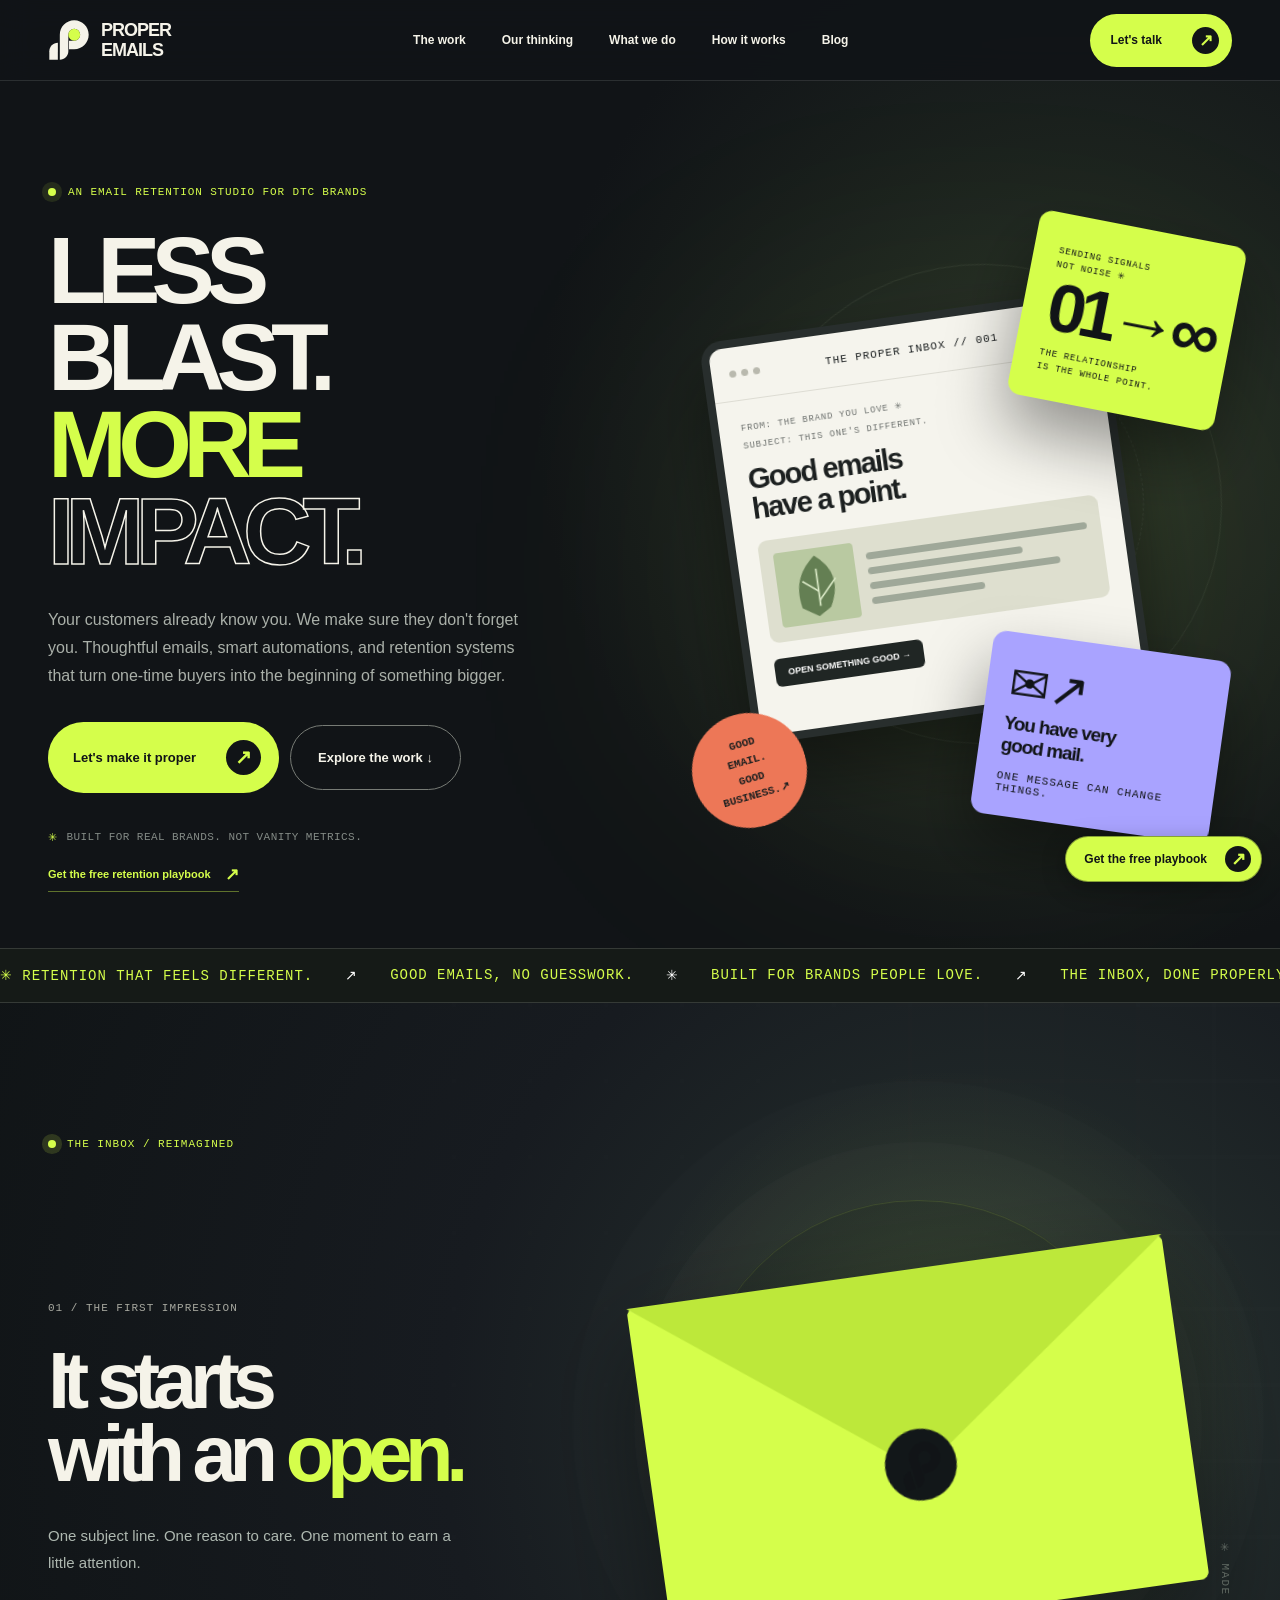
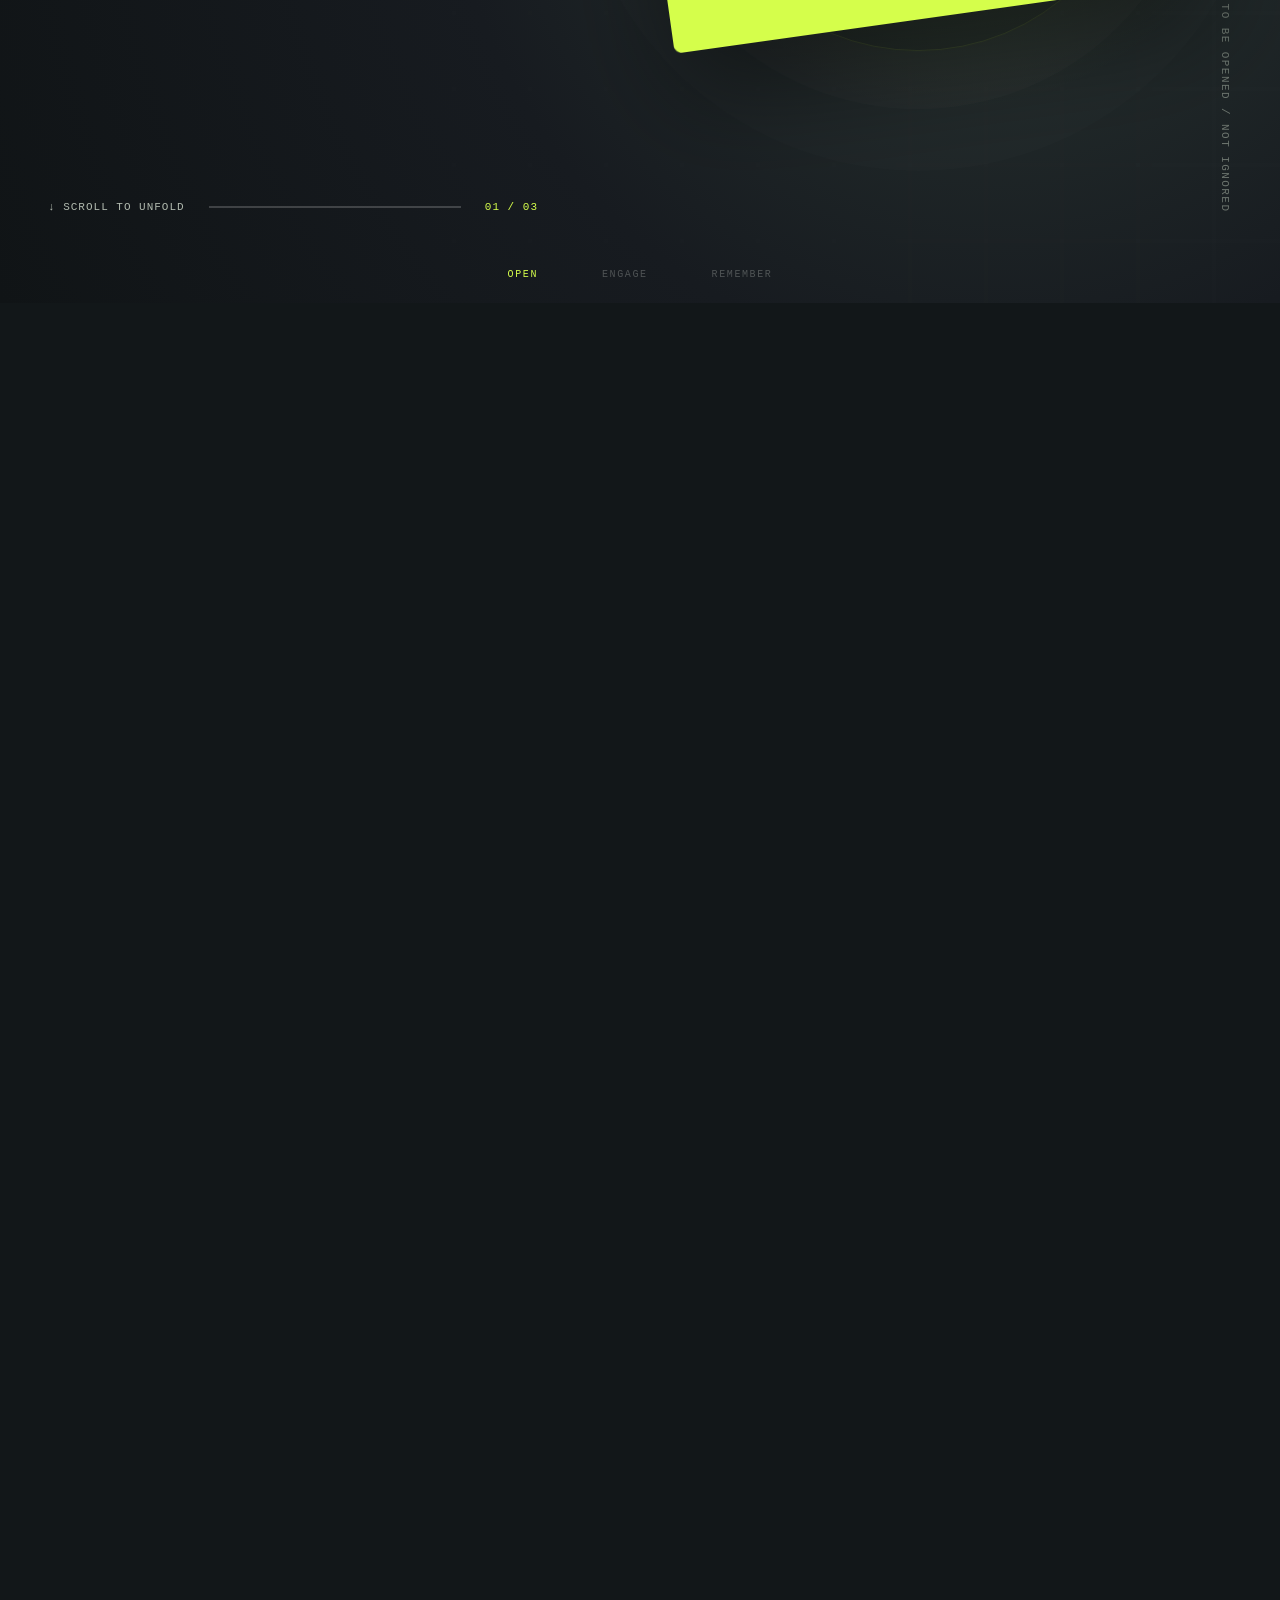
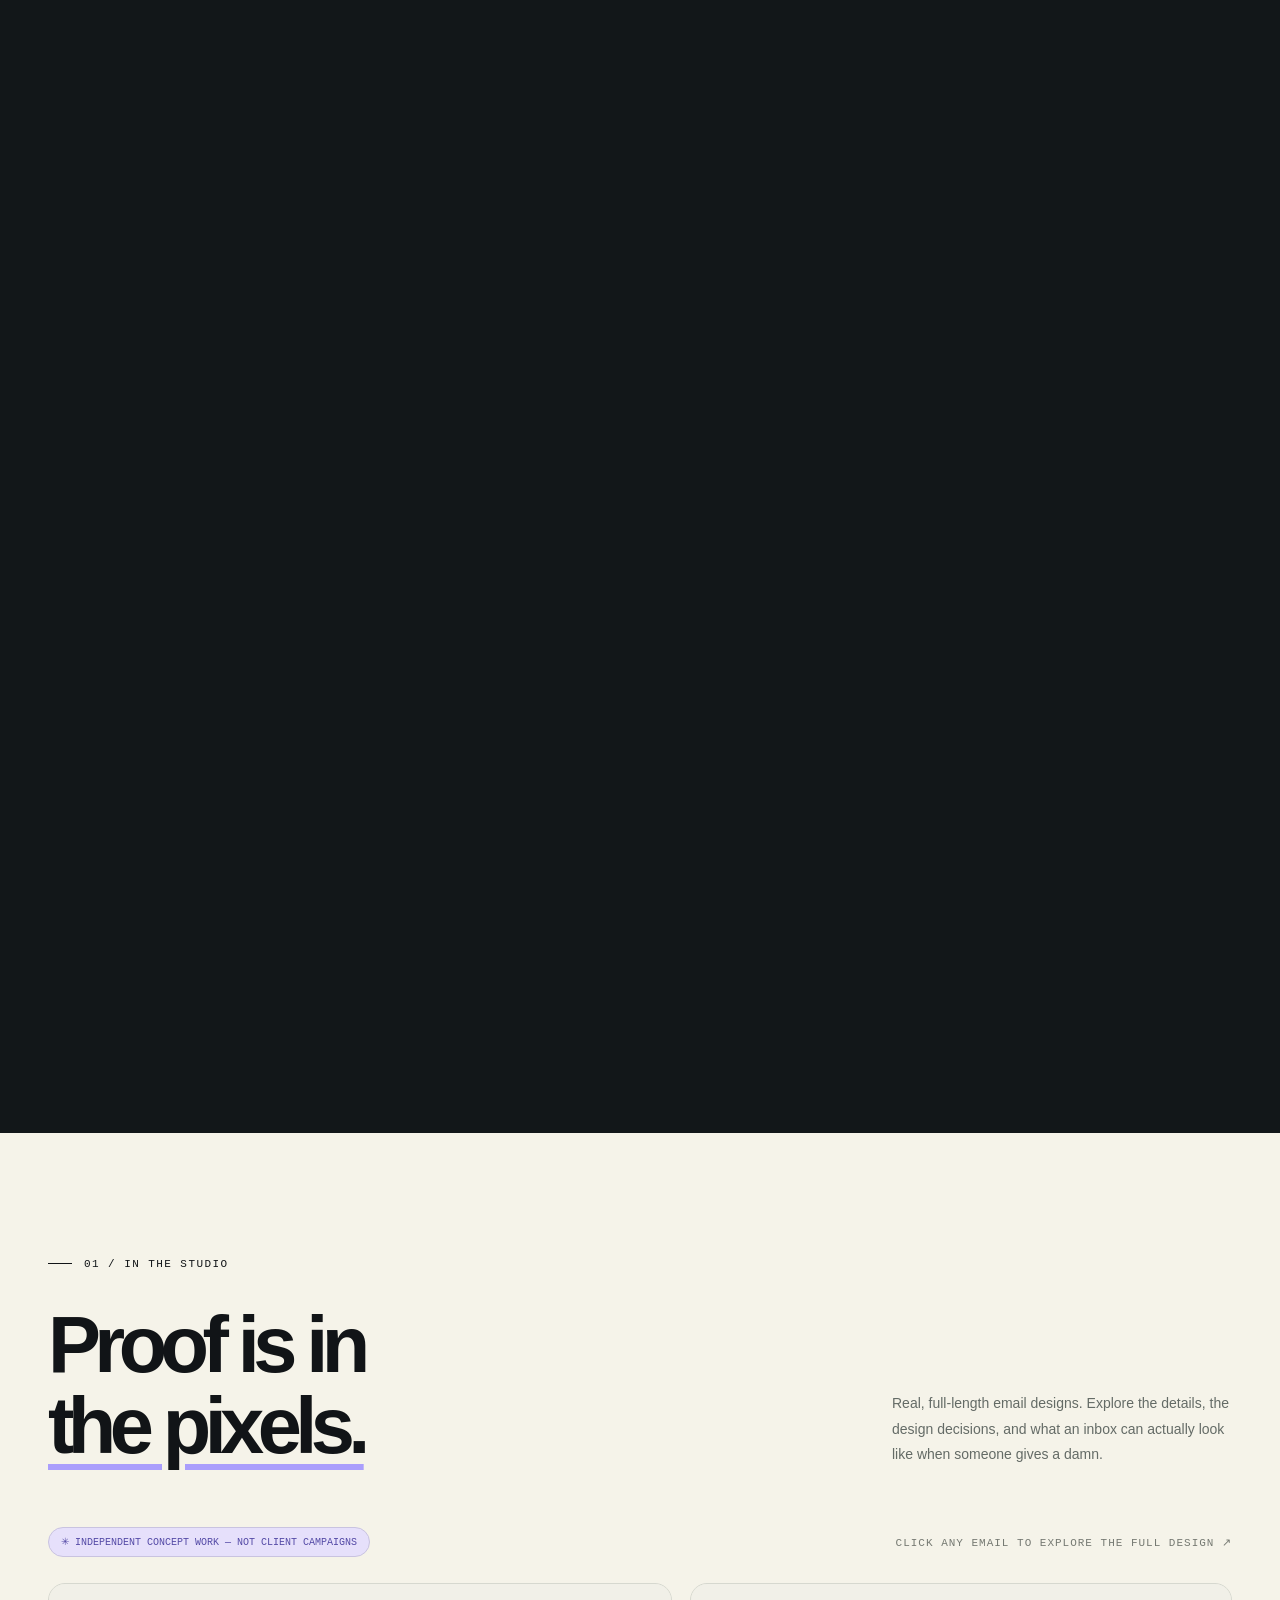
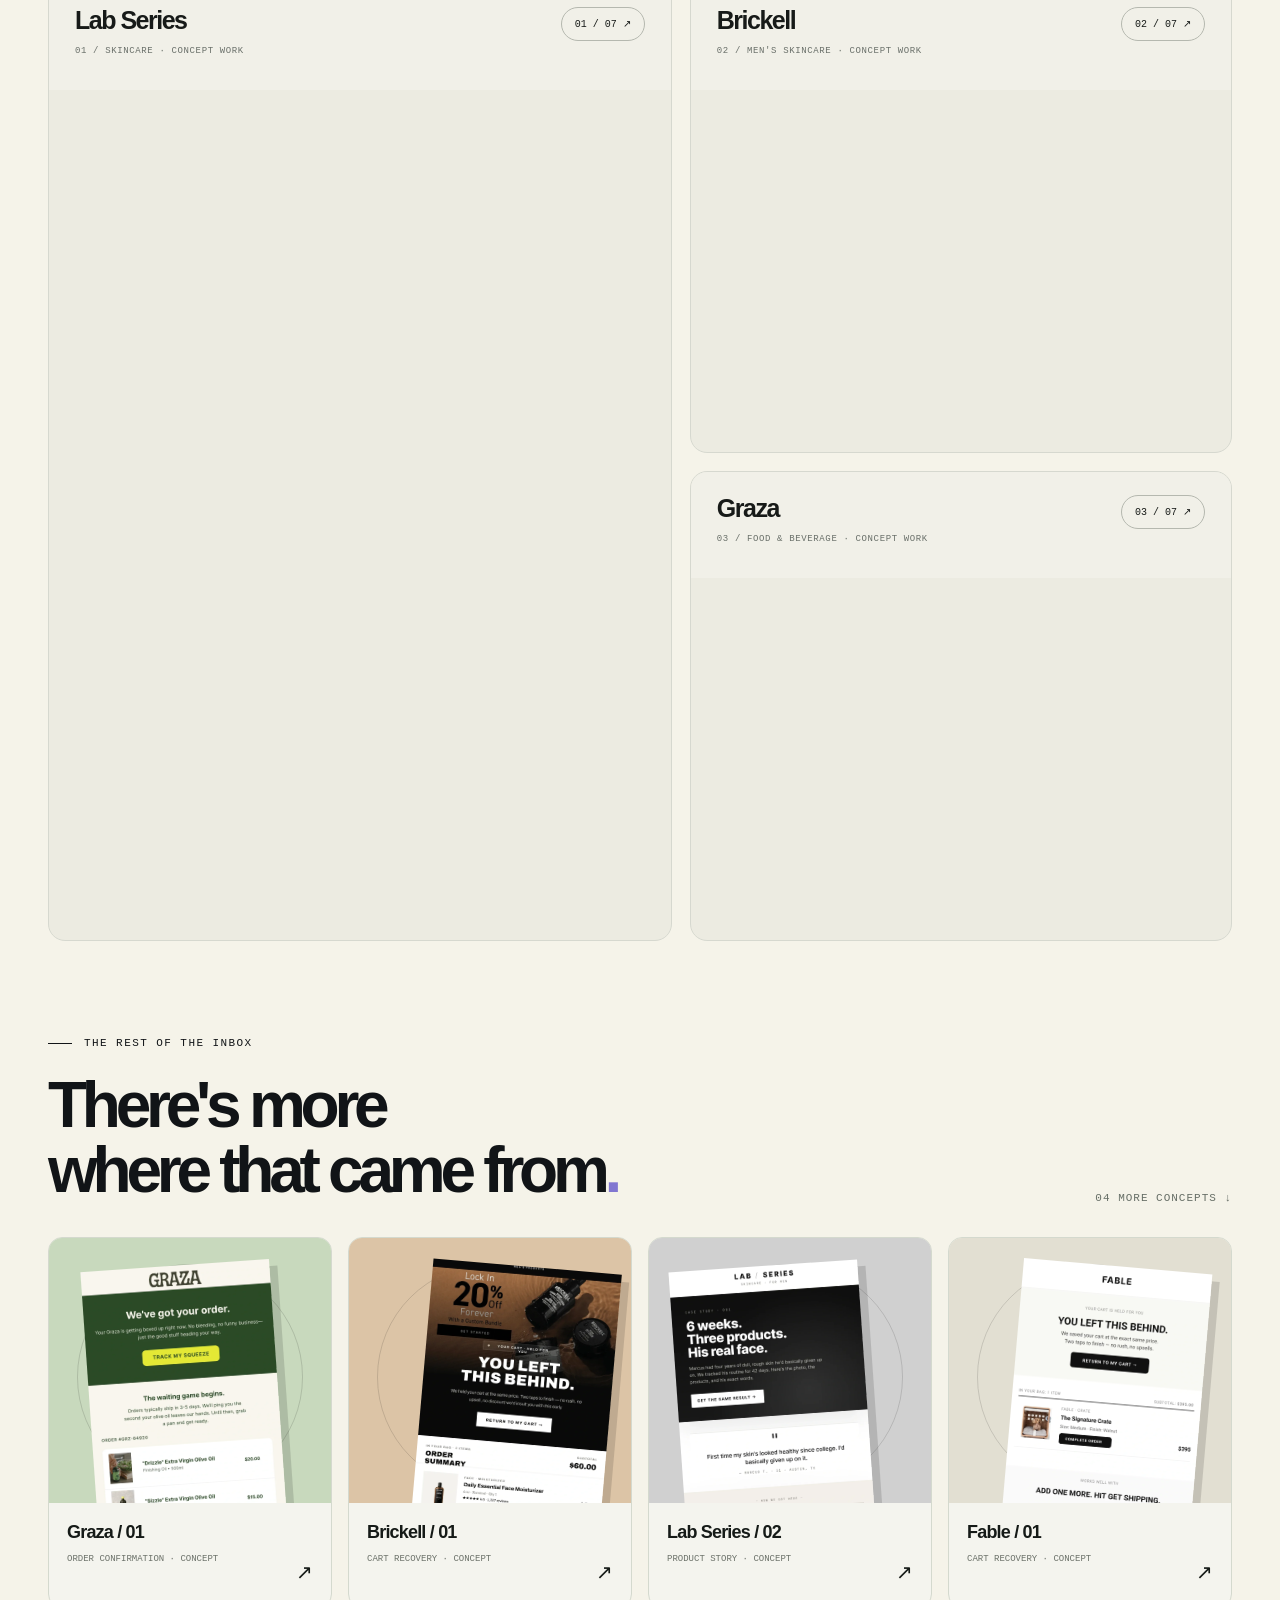
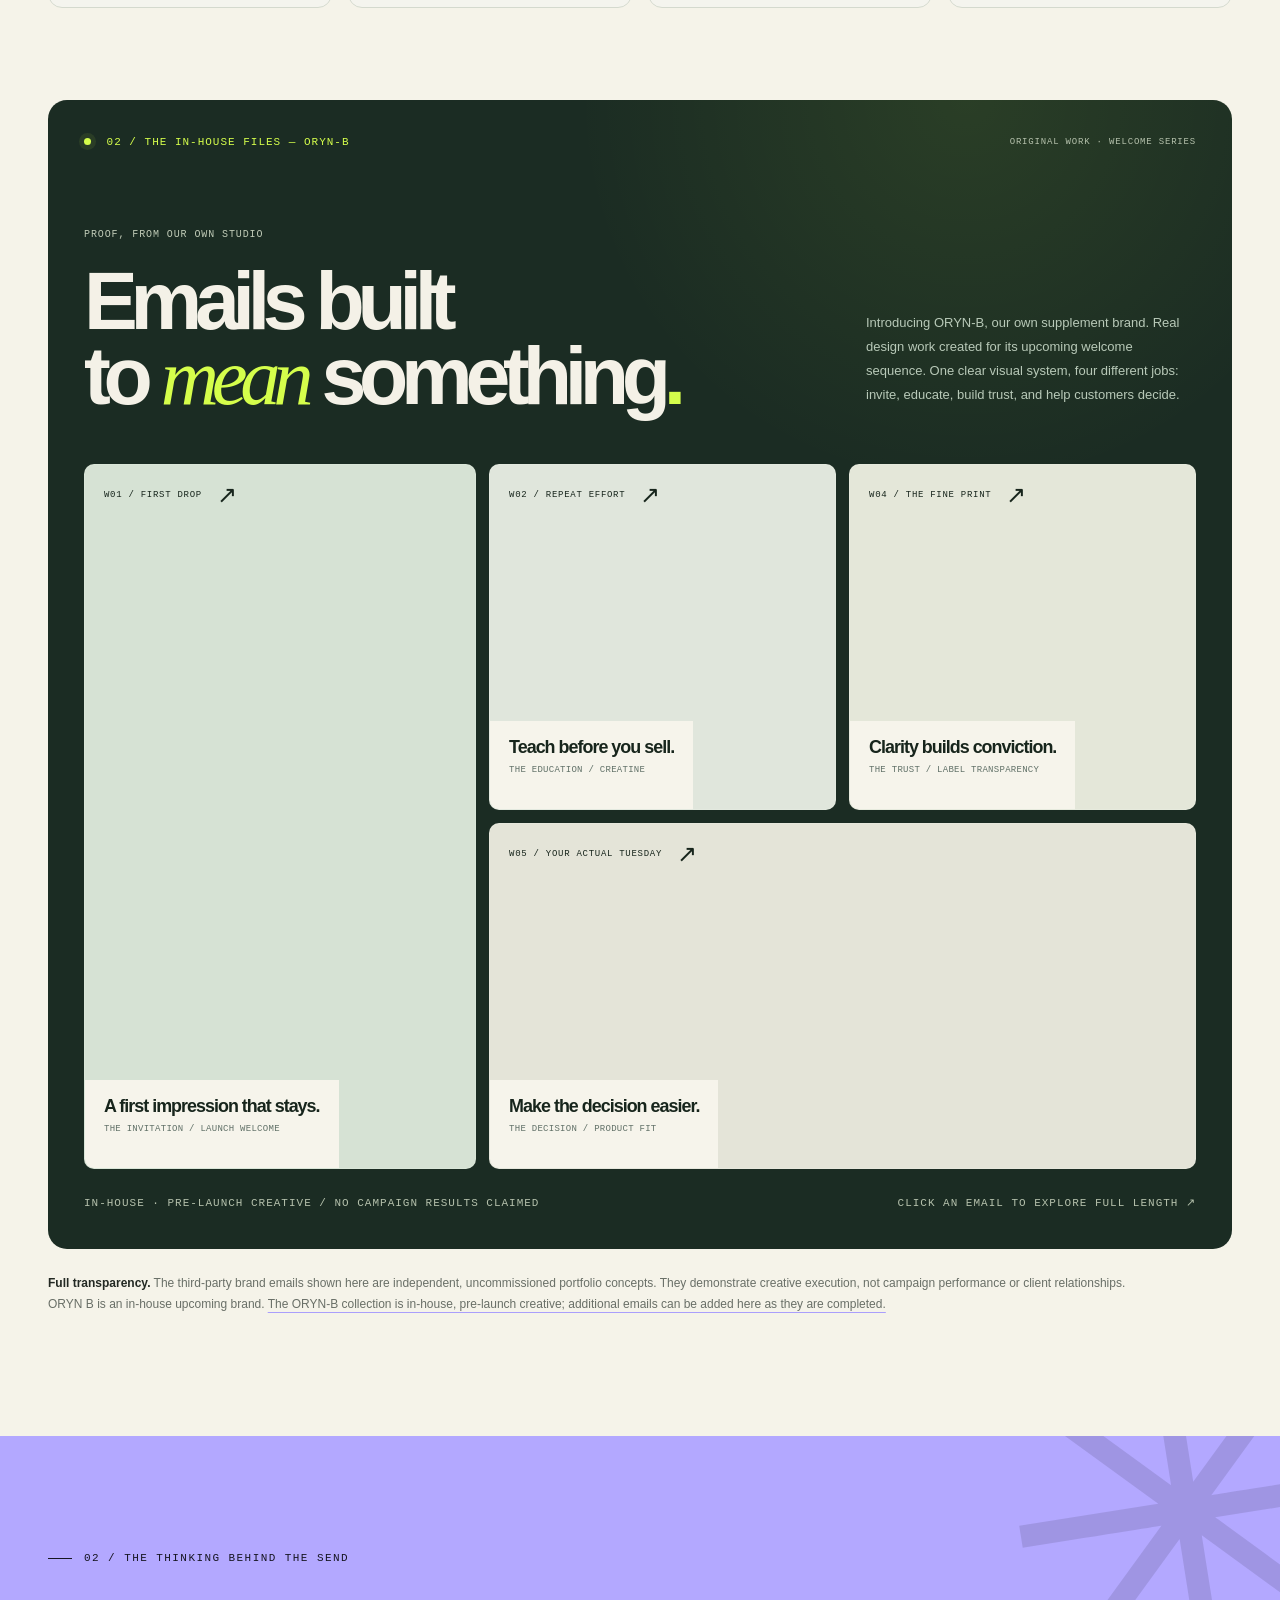
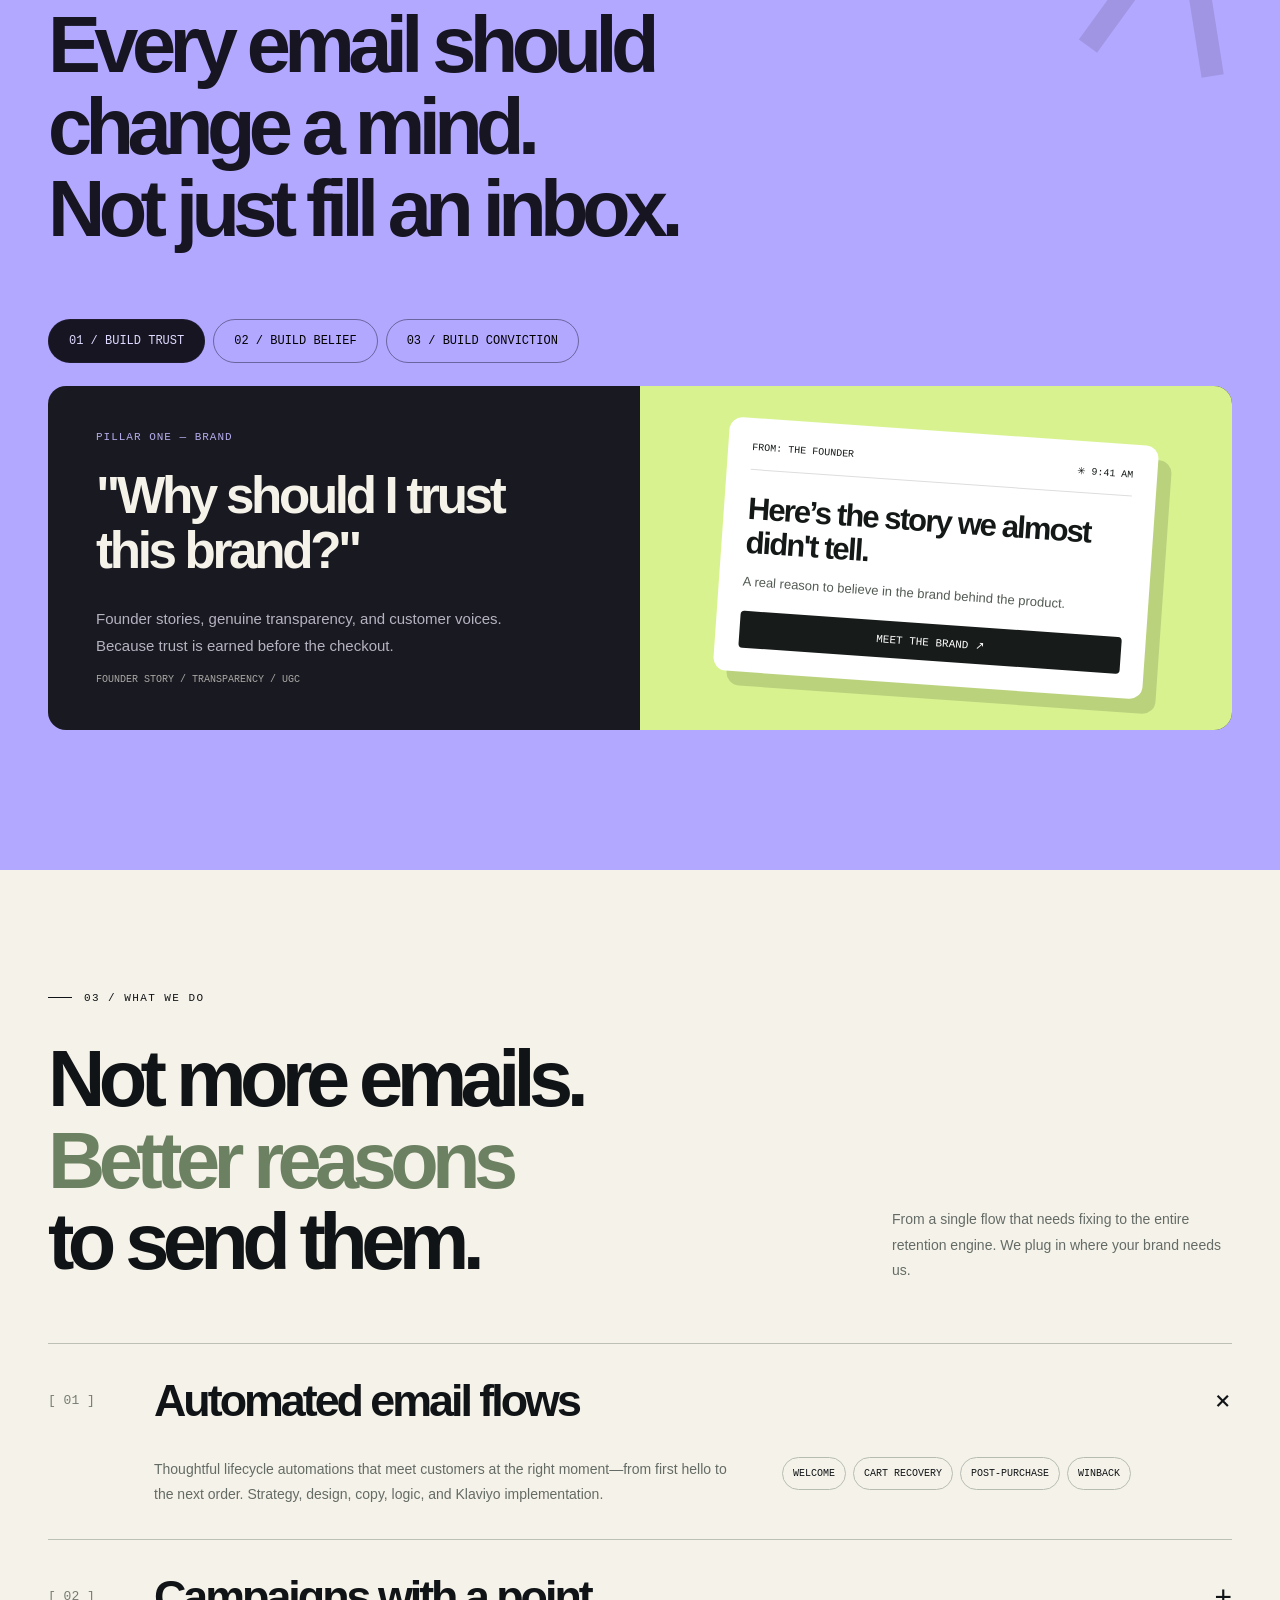
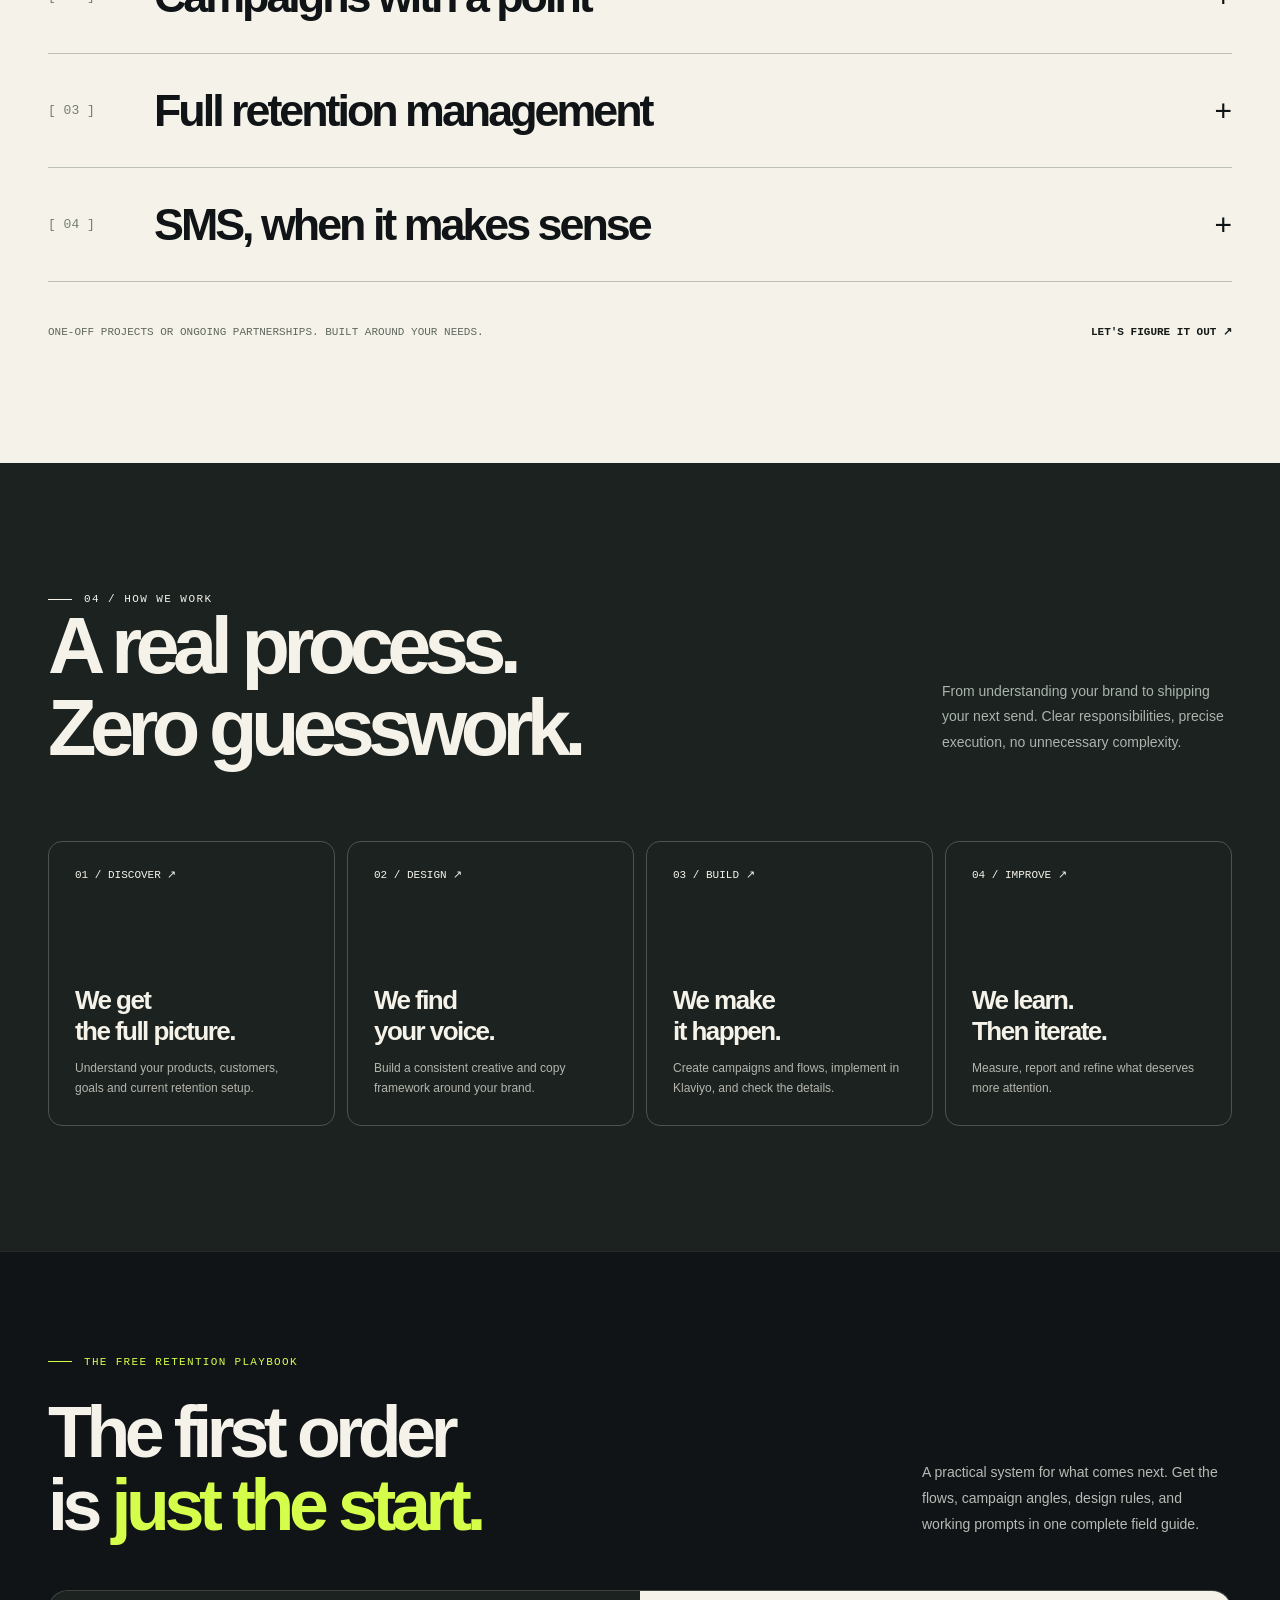
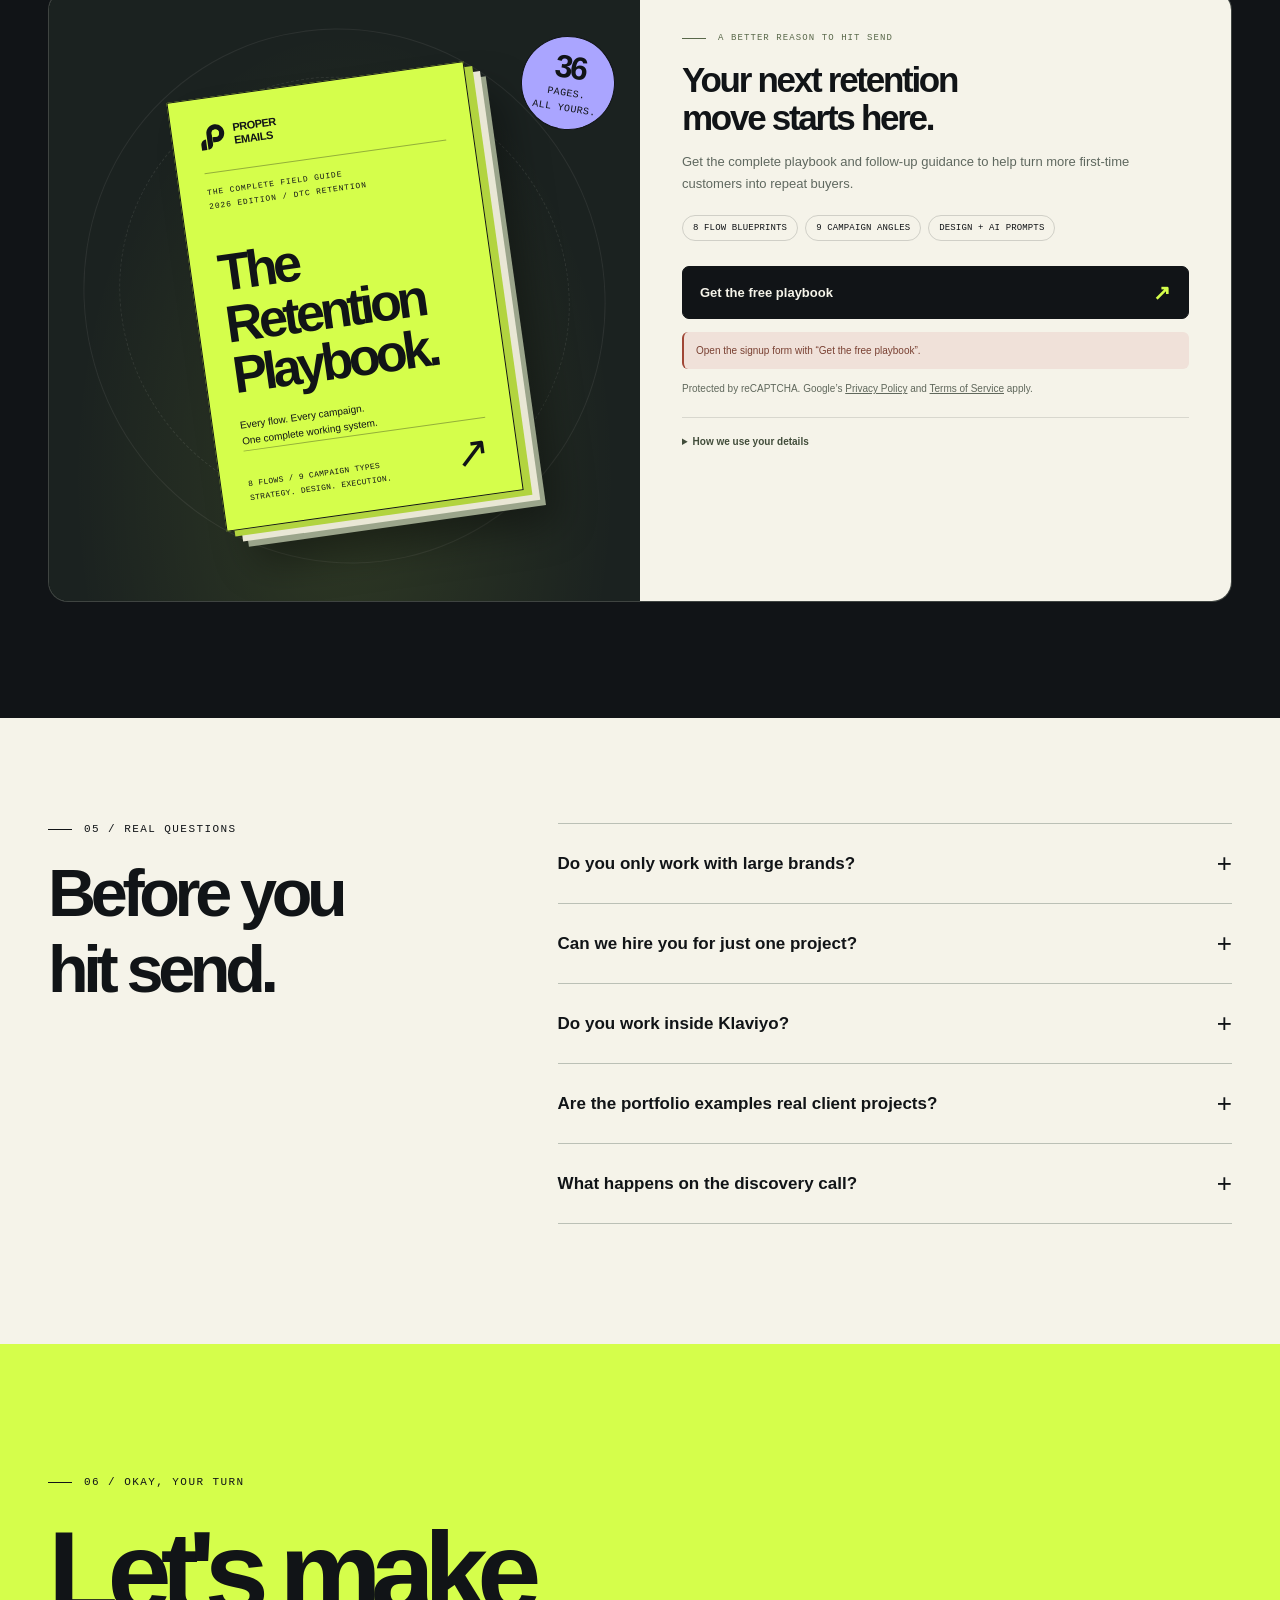
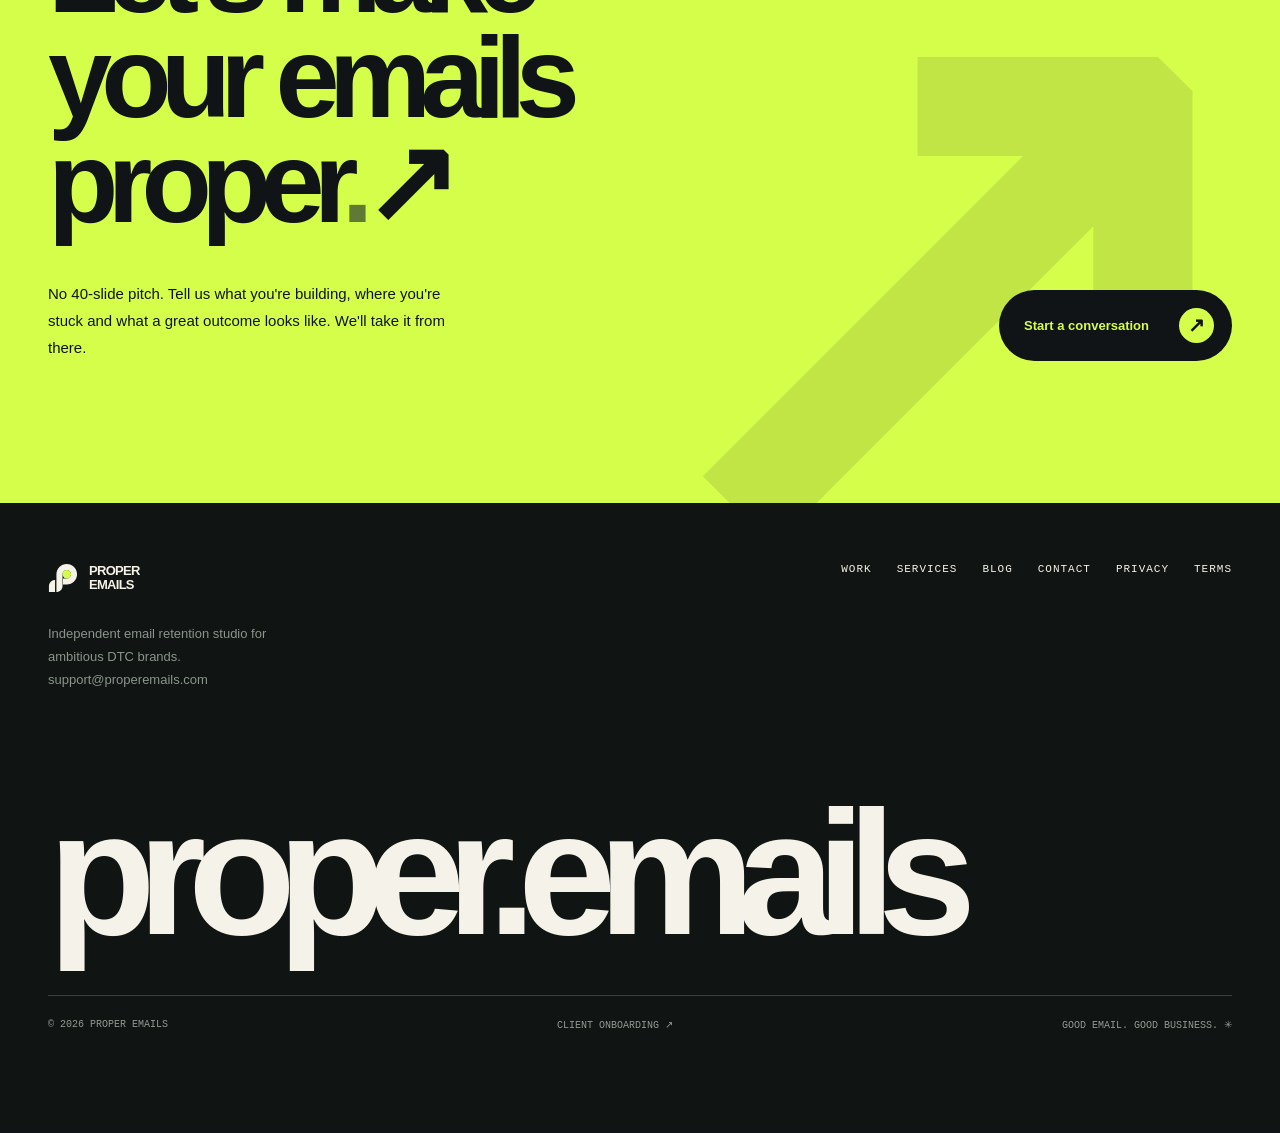
==== commit f1aa3a90: "Open signup after five seconds and remove public download shortcuts" ====
--- a/index.html
+++ b/index.html
@@ -58,7 +58,7 @@
 @media(max-width:385px){.pe-oryn-gallery{grid-template-rows:repeat(2,274px)}.pe-oryn-tile-bottom strong{font-size:12px}}
 @media(prefers-reduced-motion:reduce){.pe-oryn-tile,.pe-oryn-frame img{transition:none}}
 </style>
-<link rel="stylesheet" href="assets/lead-magnet.css">
+<link rel="stylesheet" href="assets/lead-magnet.css?v=20261022-octopus-2">
 
 
 <link rel="icon" href="favicon.ico" sizes="any">
@@ -67,8 +67,8 @@
 <link rel="stylesheet" href="assets/brand.css">
 <link rel="stylesheet" href="assets/site.css">
 <script defer src="assets/site.js"></script>
-<script defer src="assets/lead-magnet-octopus-config.js"></script>
-<script defer src="assets/lead-magnet-octopus.js"></script>
+<script defer src="assets/lead-magnet-octopus-config.js?v=20261022-optin"></script>
+<script defer src="assets/lead-magnet-octopus.js?v=20261022-optin"></script>
 </head>
 <body>
 <a class="skip-link" href="#homeView">Skip to content</a>
@@ -218,11 +218,10 @@
           <p class="pe-lead-status" data-pe-form-status role="status" aria-live="polite">Loading the secure signup form…</p>
         </div>
         <p class="pe-captcha-note">Protected by reCAPTCHA. Google’s <a href="https://policies.google.com/privacy" target="_blank" rel="noopener noreferrer">Privacy Policy</a> and <a href="https://policies.google.com/terms" target="_blank" rel="noopener noreferrer">Terms of Service</a> apply.</p>
-<details class="pe-lead-privacy" id="playbook-privacy"><summary>How we use your details</summary><p>Proper Emails uses your first name and email to deliver the playbook and send retention guidance and marketing emails, with your consent. EmailOctopus processes the signup and emails on our behalf. You can unsubscribe using the link in any marketing email or contact <a href="mailto:support@properemails.com">support@properemails.com</a>. Submitting this form sends your details to EmailOctopus for Proper Emails. If you dismiss the popup, this website may remember that preference on your device for seven days.</p></details>
-        <a class="pe-lead-preview-link" href="assets/Proper-Emails-Complete-Retention-Playbook.pdf" target="_blank" rel="noopener">READ THE COMPLETE PLAYBOOK <span aria-hidden="true">↗</span></a>
-      </div>
-    </div>
-    <noscript><p class="pe-lead-noscript">The signup form requires JavaScript. You can read the complete playbook using the link above.</p></noscript>
+<details class="pe-lead-privacy" id="playbook-privacy"><summary>How we use your details</summary><p>Proper Emails uses your first name and email to deliver the playbook and send retention guidance and marketing emails, with your consent. EmailOctopus processes the signup and emails on our behalf. Confirm your email address, then we’ll email your playbook download. You can unsubscribe using the link in any marketing email or contact <a href="mailto:support@properemails.com">support@properemails.com</a>. Submitting this form sends your details to EmailOctopus for Proper Emails.</p></details>
+      </div>
+    </div>
+    <noscript><p class="pe-lead-noscript">Enable JavaScript to sign up, confirm your email and receive the playbook in your inbox.</p></noscript>
   </div>
 </section>
 
@@ -262,8 +261,7 @@
         <p class="pe-lead-status" data-pe-form-status role="status" aria-live="polite">Loading the secure signup form…</p>
       </div>
       <p class="pe-captcha-note">Protected by reCAPTCHA. Google’s <a href="https://policies.google.com/privacy" target="_blank" rel="noopener noreferrer">Privacy Policy</a> and <a href="https://policies.google.com/terms" target="_blank" rel="noopener noreferrer">Terms of Service</a> apply.</p>
-<details class="pe-lead-privacy"><summary>How we use your details</summary><p>Proper Emails uses your first name and email to deliver the playbook and send retention guidance and marketing emails, with your consent. EmailOctopus processes the signup and emails on our behalf. Unsubscribe from any marketing email, or contact <a href="mailto:support@properemails.com">support@properemails.com</a>. Submitting this form sends your details to EmailOctopus for Proper Emails. Dismissing the popup may save that preference on your device for seven days.</p></details>
-      <a class="pe-lead-preview-link" href="assets/Proper-Emails-Complete-Retention-Playbook.pdf" target="_blank" rel="noopener">READ THE COMPLETE PLAYBOOK <span aria-hidden="true">↗</span></a>
+<details class="pe-lead-privacy"><summary>How we use your details</summary><p>Proper Emails uses your first name and email to deliver the playbook and send retention guidance and marketing emails, with your consent. EmailOctopus processes the signup and emails on our behalf. Confirm your email address, then we’ll email your playbook download. Unsubscribe from any marketing email, or contact <a href="mailto:support@properemails.com">support@properemails.com</a>. Submitting this form sends your details to EmailOctopus for Proper Emails.</p></details>
     </div>
   </div>
 </dialog>
--- a/assets/lead-magnet.css
+++ b/assets/lead-magnet.css
@@ -5,4 +5,4 @@
 @media(max-width:720px){.pe-lead-floating-trigger{right:calc(12px + env(safe-area-inset-right,0px));bottom:calc(48px + env(safe-area-inset-bottom,0px));min-height:44px;gap:12px;padding-left:15px;font-size:11px}.pe-lead-floating-trigger span{width:24px;height:24px}#homeView>.footer{padding-bottom:120px}}
 
 .pe-lead-backdrop{position:fixed;inset:0;z-index:68;background:#080e0cba;backdrop-filter:blur(8px)}.pe-lead-backdrop[hidden]{display:none}.pe-lead-dialog{z-index:69}.pe-captcha-note{font-size:10px;line-height:1.6;color:#60685c;margin:12px 0}.pe-captcha-note a{text-decoration:underline}.pe-octopus-form [data-form]{--font-family:var(--sans,"Manrope",Arial,sans-serif)!important;width:100%!important;max-width:100%!important;padding:0!important;background:transparent!important}.pe-octopus-form .emailoctopus-form{padding:0!important}.pe-octopus-form .emailoctopus-form-row{margin-bottom:14px}.pe-octopus-form .emailoctopus-form input:not([type="checkbox"]):not([type="hidden"]){border-radius:7px;padding:13px 14px;font-family:var(--sans,"Manrope",Arial,sans-serif)}.pe-octopus-form .emailoctopus-form input[type="submit"]{font-weight:800;cursor:pointer}.pe-octopus-form .emailoctopus-form-row-consent{font-size:11px;line-height:1.65}.pe-octopus-form .emailoctopus-form-row-consent input{accent-color:#111417}.pe-octopus-form .emailoctopus-success-message{color:#34501f;font-size:14px;line-height:1.7}.pe-octopus-form .emailoctopus-error-message{color:#902c21;font-size:13px;line-height:1.6}
-.pe-octopus-form .main-form>div:first-child{display:grid!important;grid-template-columns:minmax(0,1fr)!important;gap:12px}.pe-octopus-form .main-form>div:first-child>.emailoctopus-form-row{width:100%!important;min-width:0;margin:0!important}
+.pe-octopus-form .main-form{display:grid!important;grid-template-columns:minmax(0,1fr)!important;gap:12px}.pe-octopus-form .main-form>div:first-child{display:grid!important;grid-template-columns:minmax(0,1fr)!important;gap:12px}.pe-octopus-form .main-form>div:first-child>.emailoctopus-form-row{width:100%!important;min-width:0;margin:0!important}.pe-octopus-form .main-form>input[type="submit"]{width:100%!important;margin:0 0 12px!important}
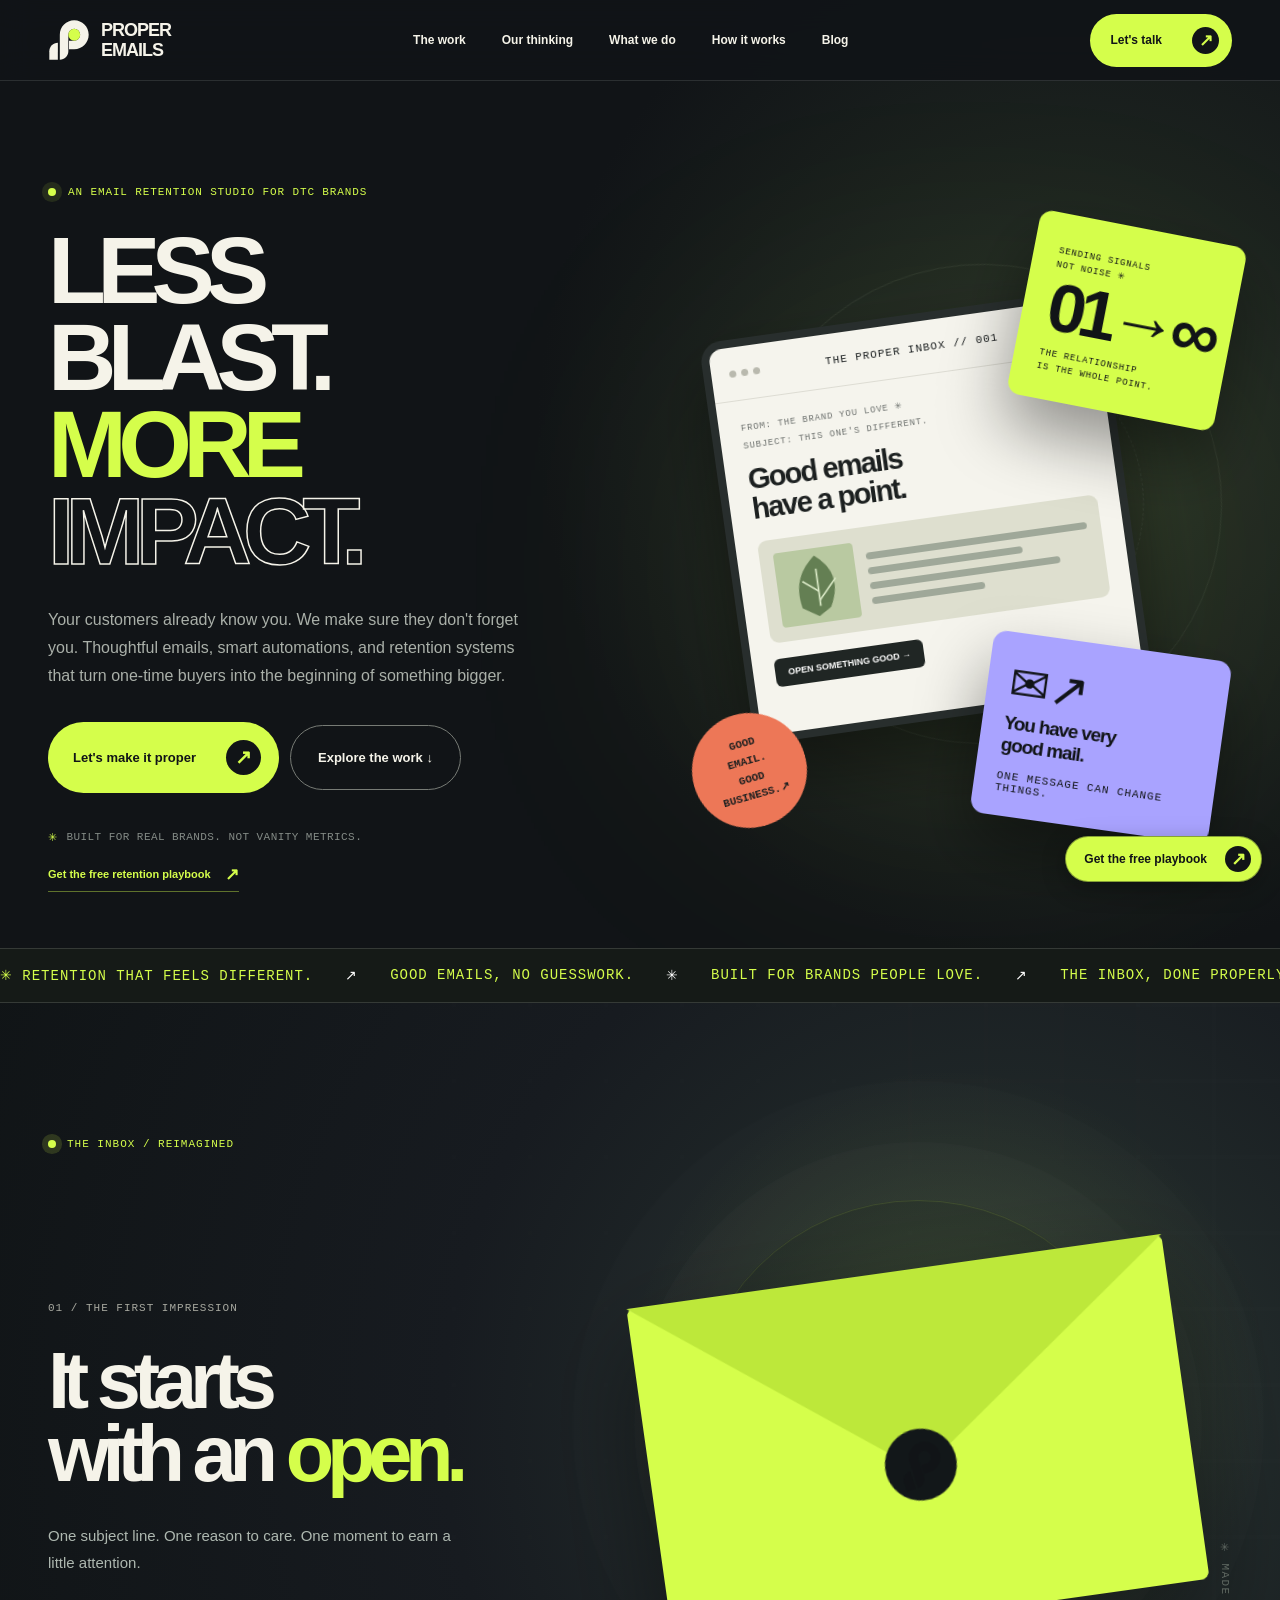
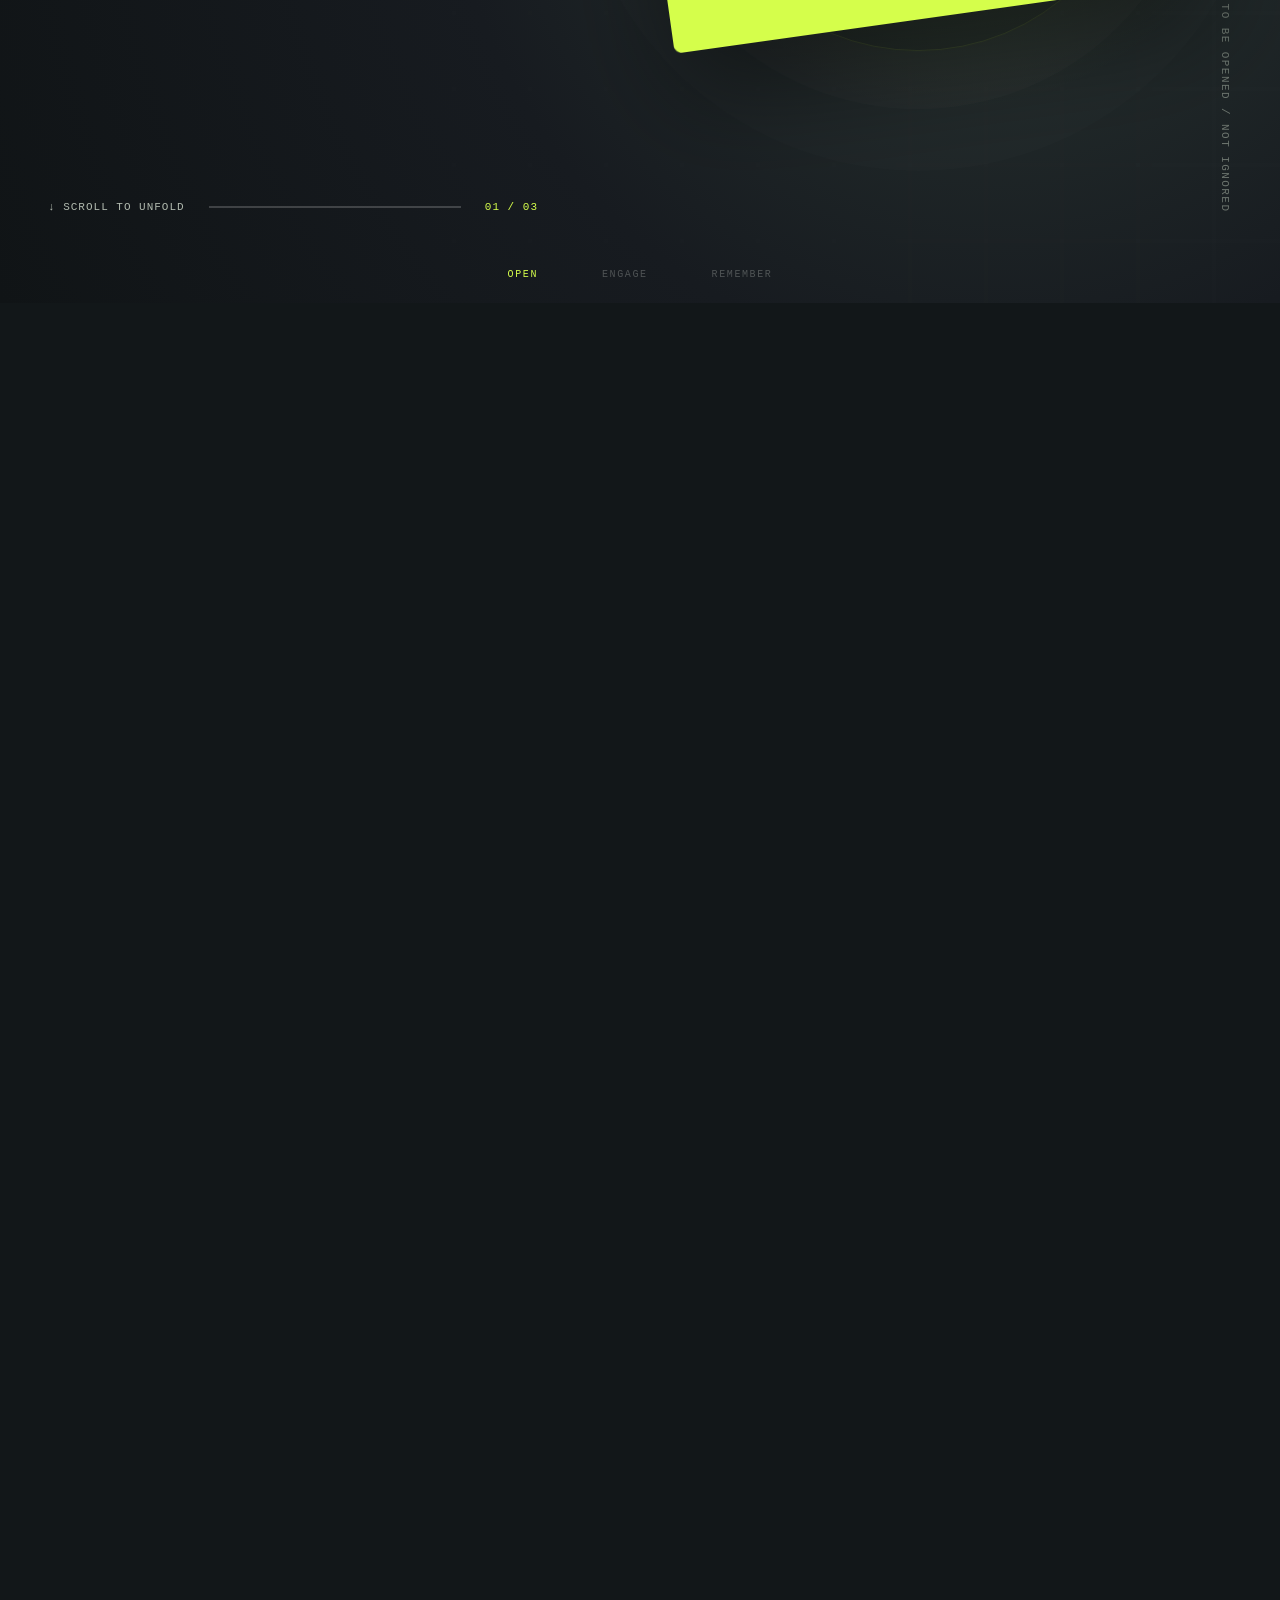
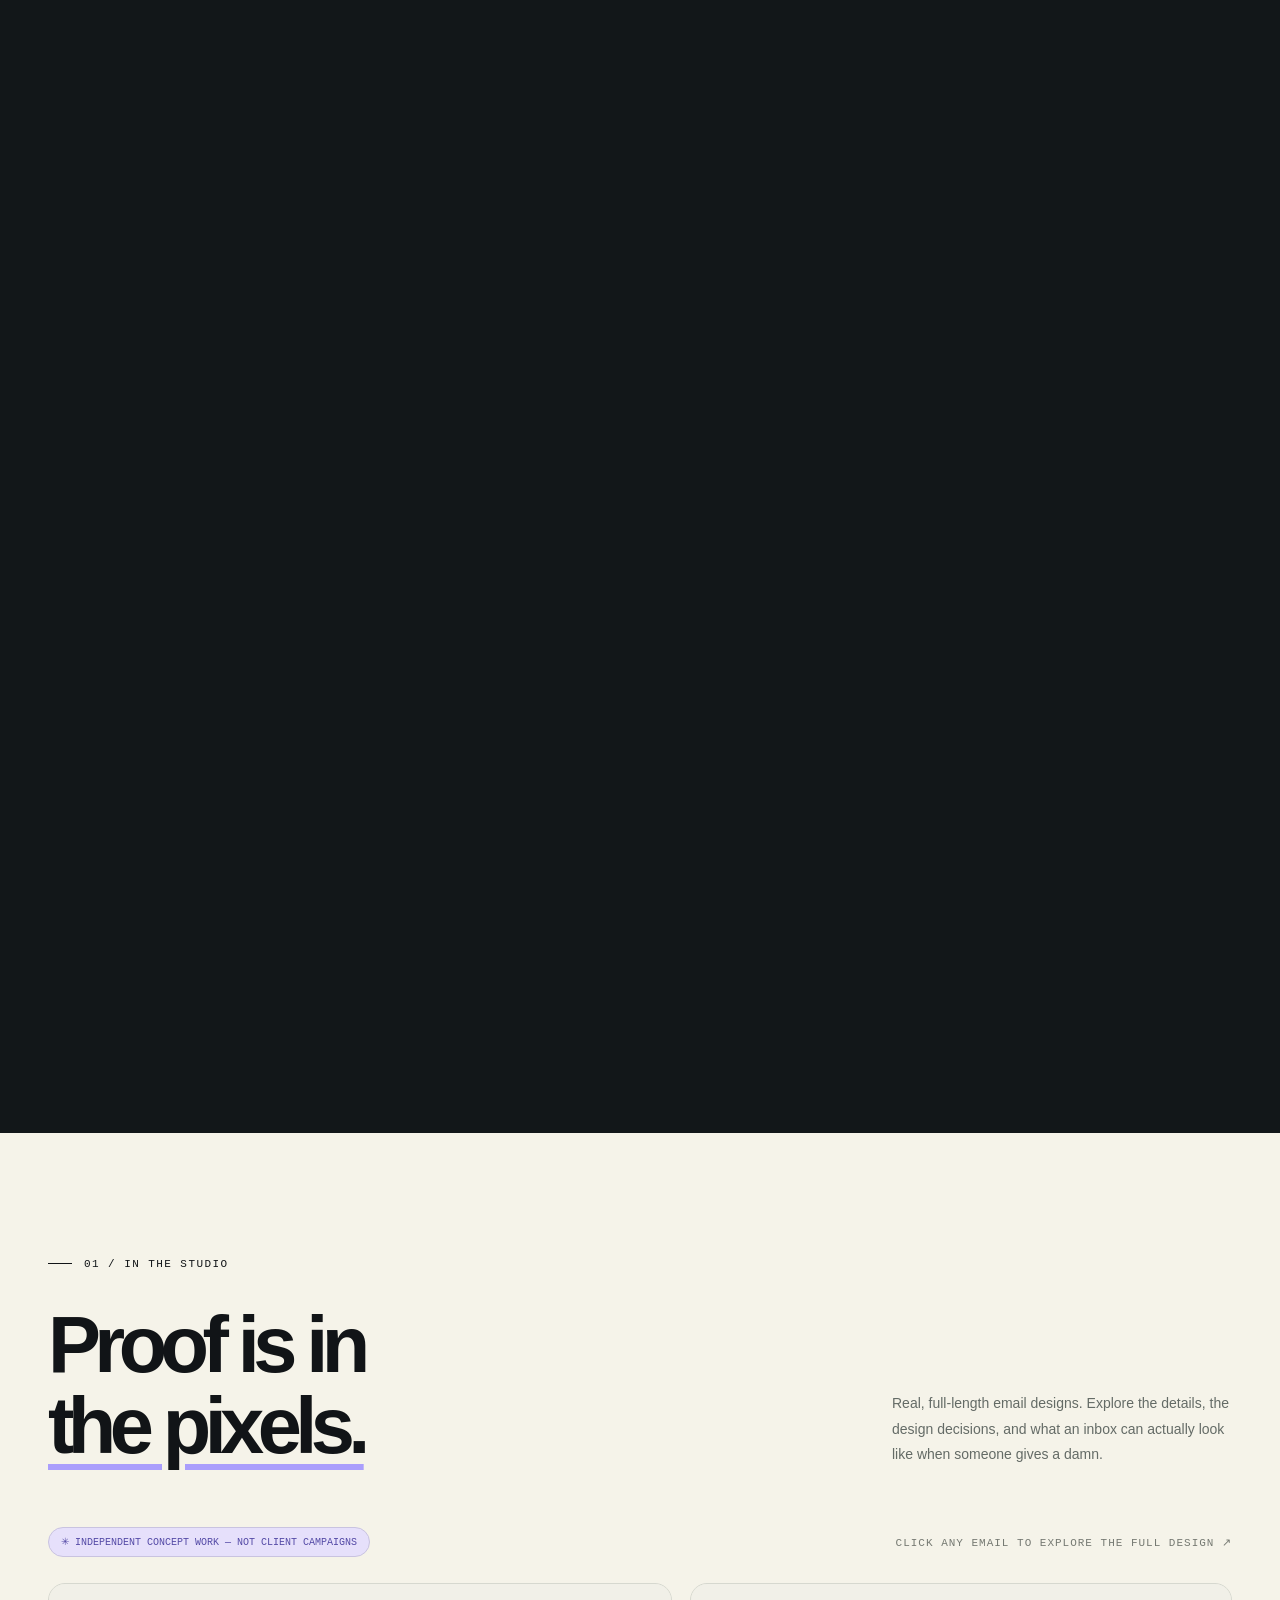
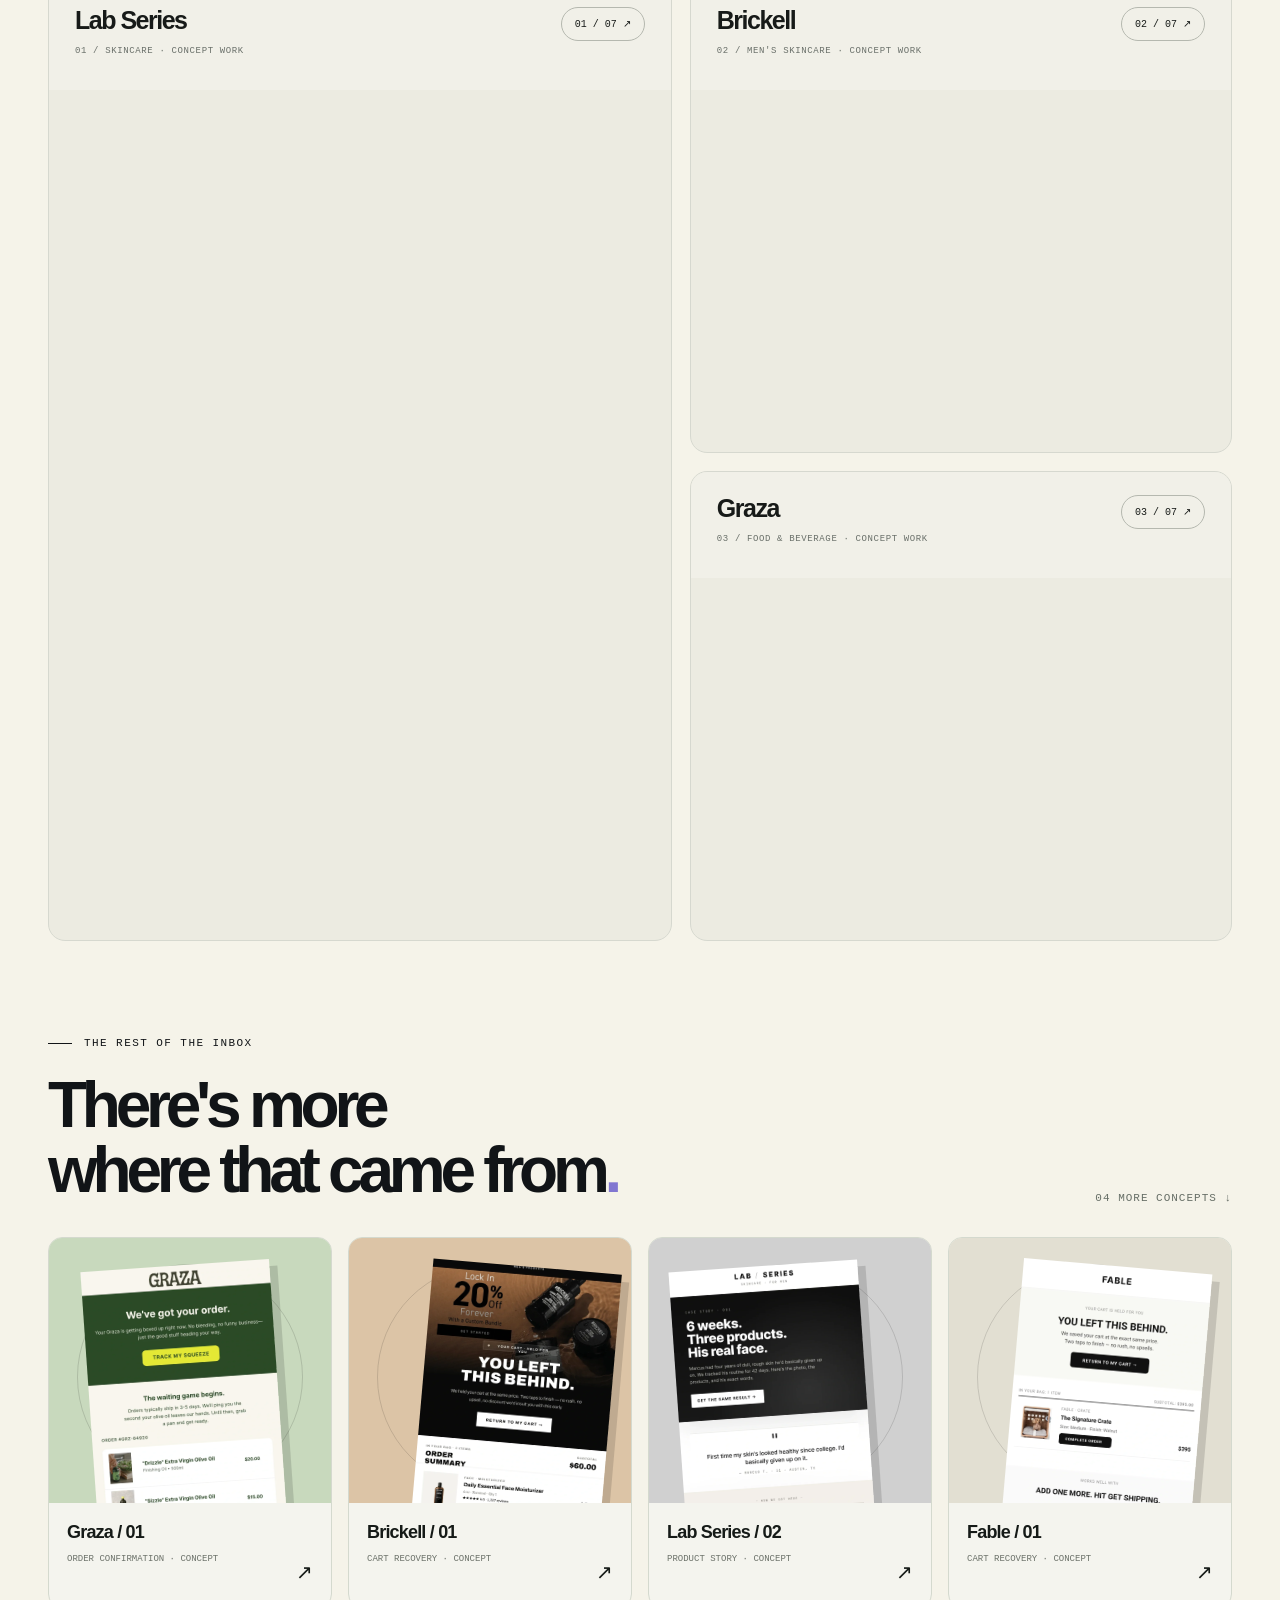
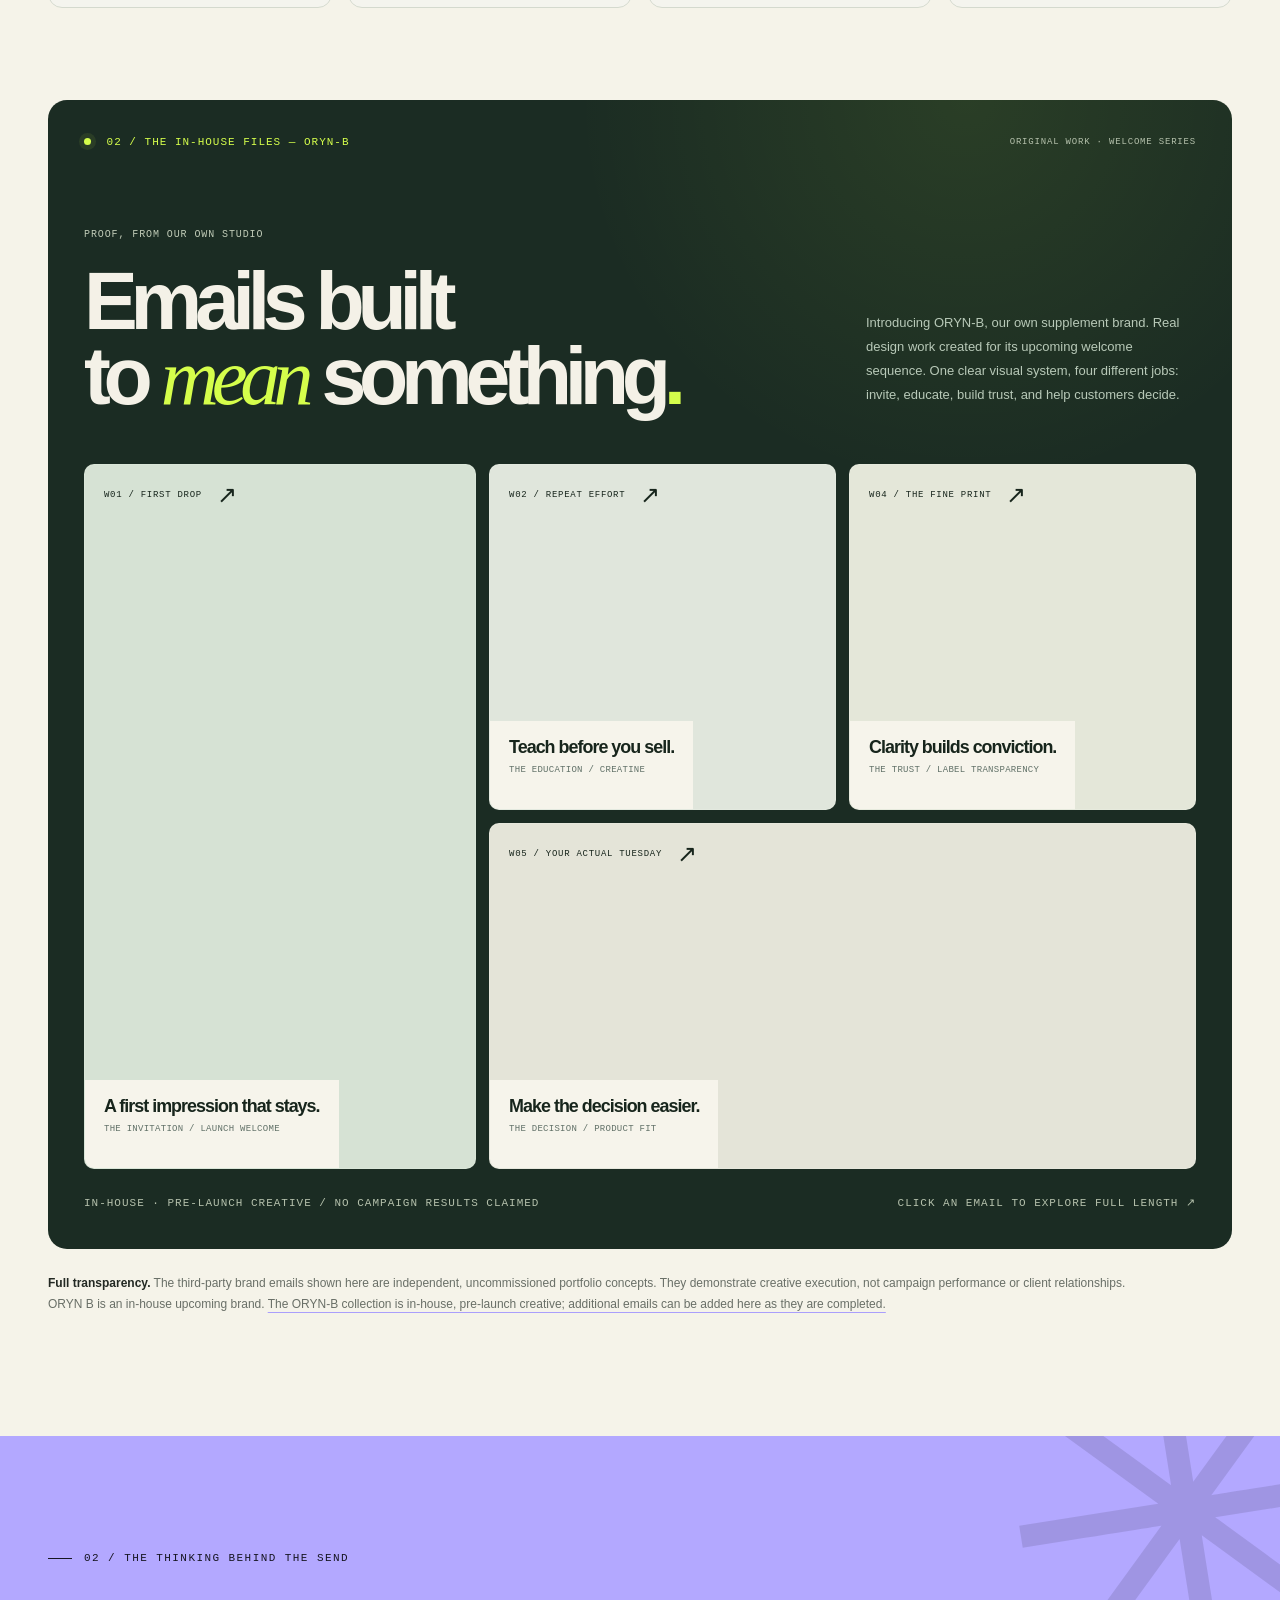
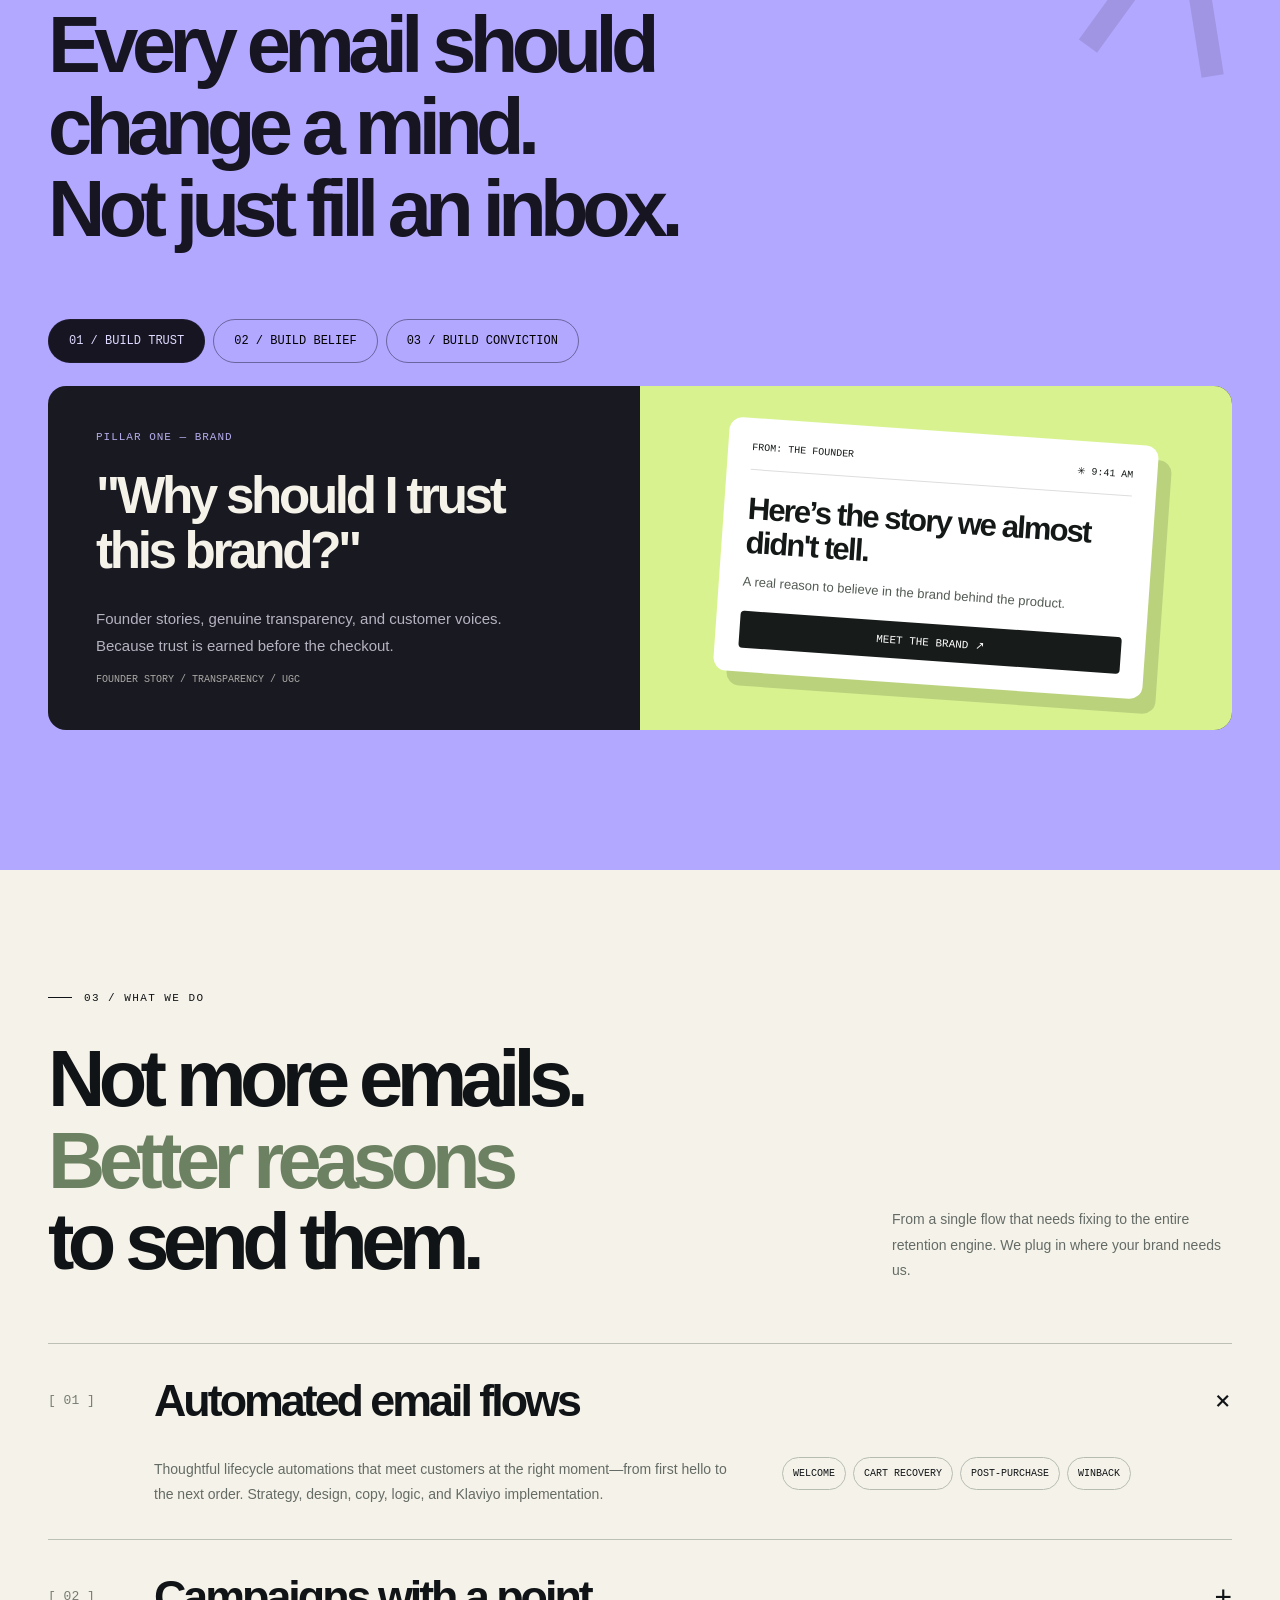
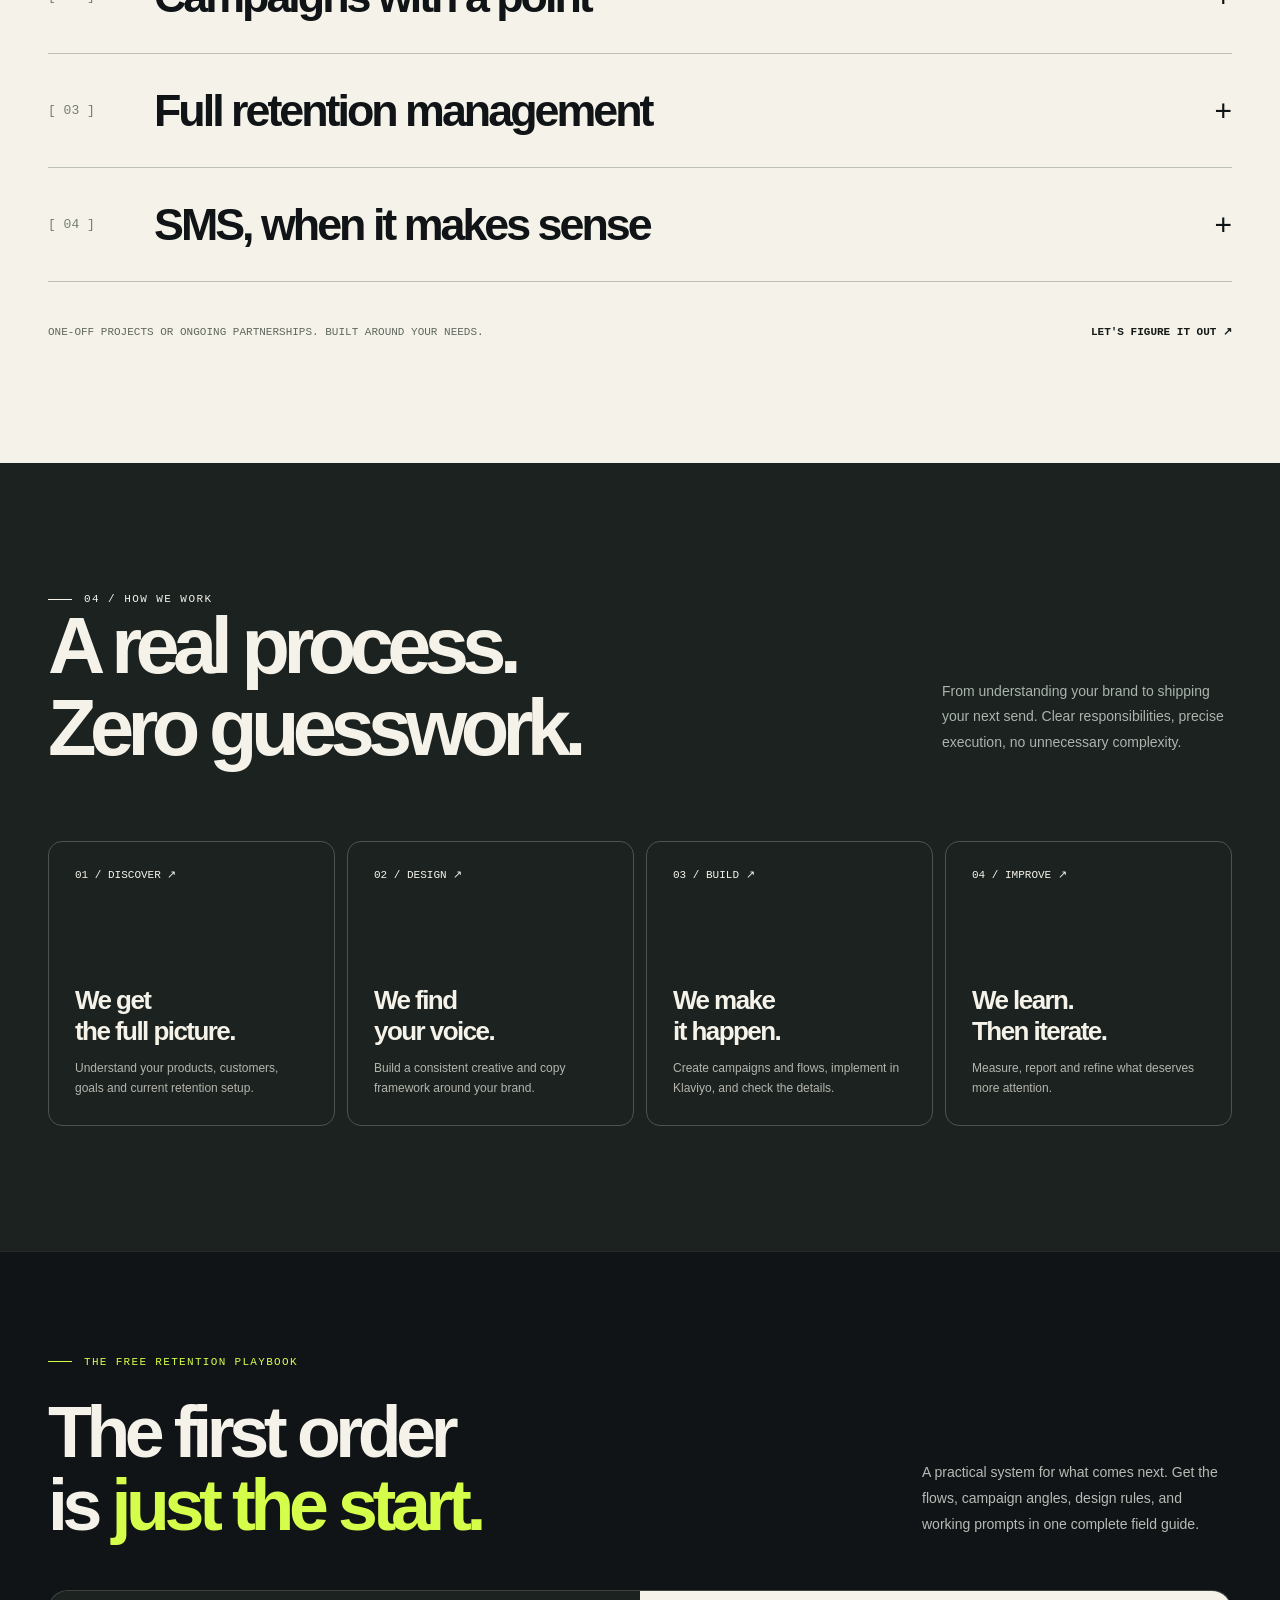
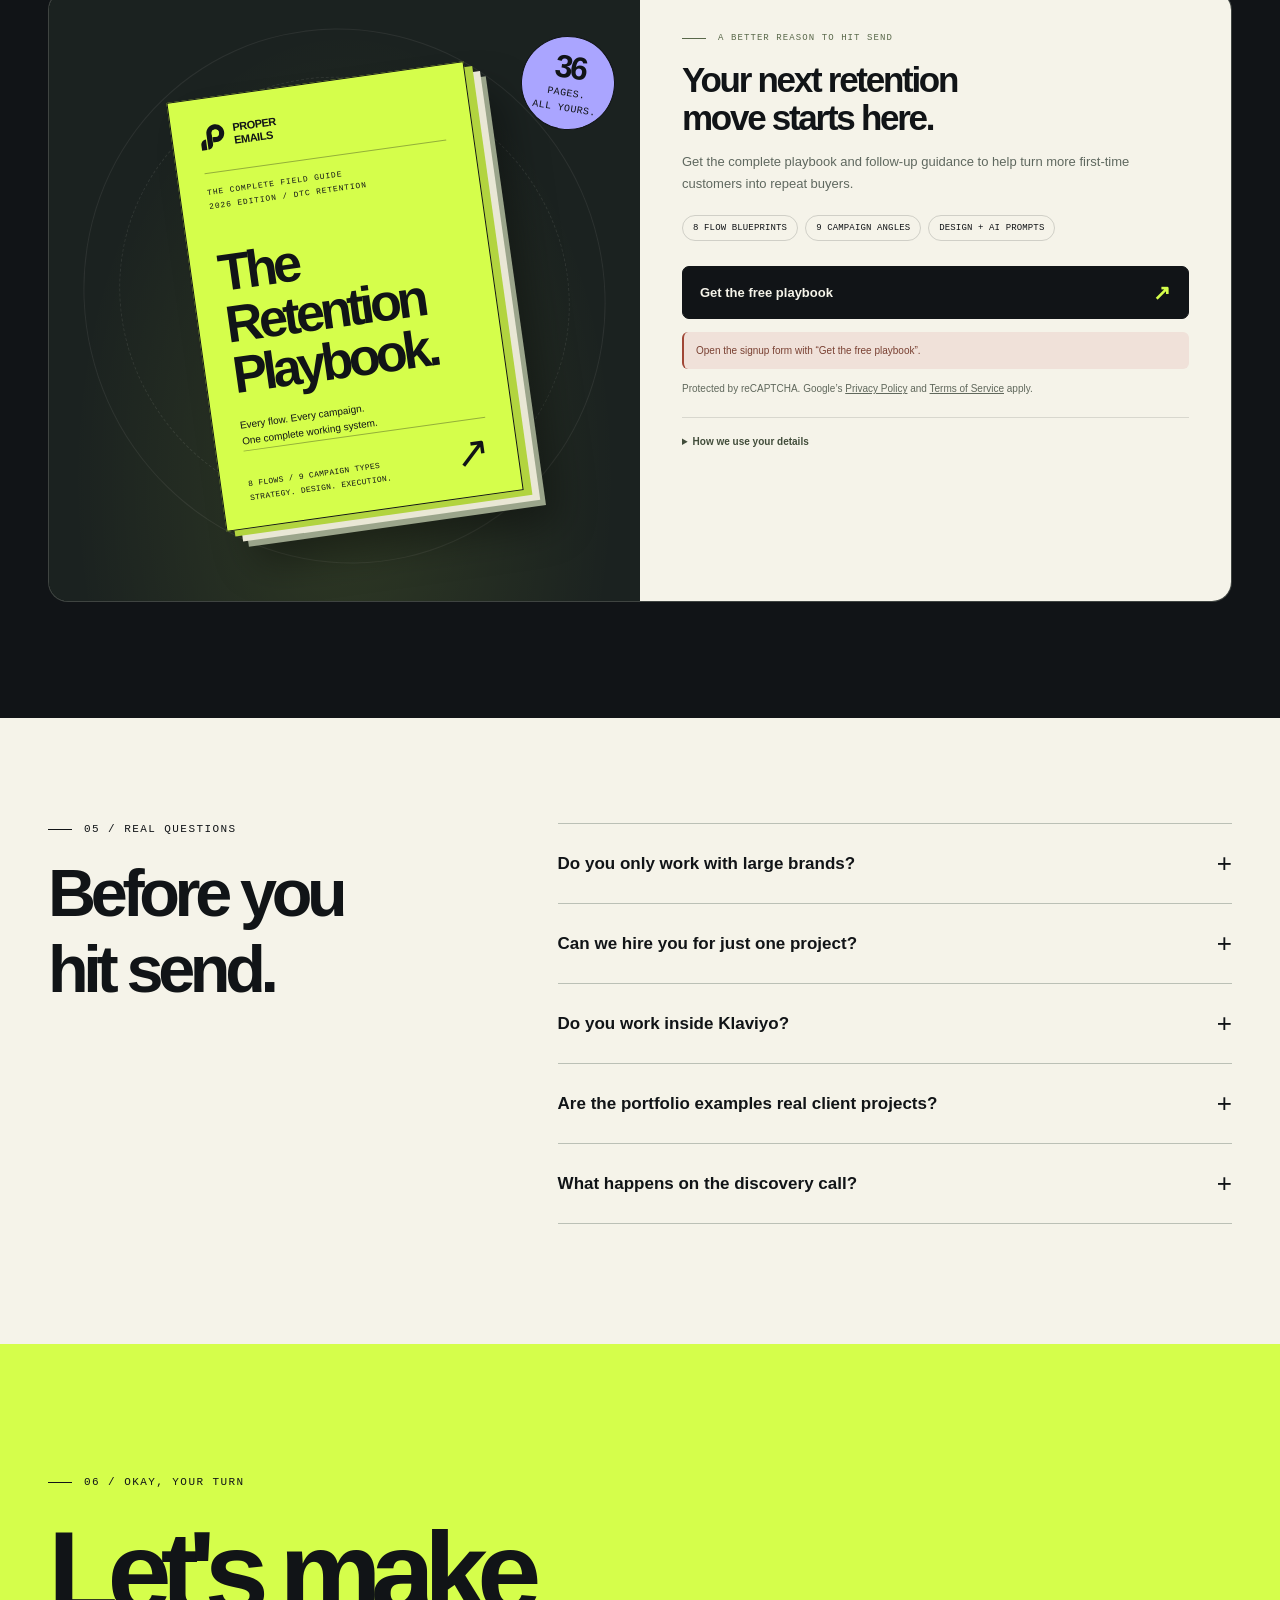
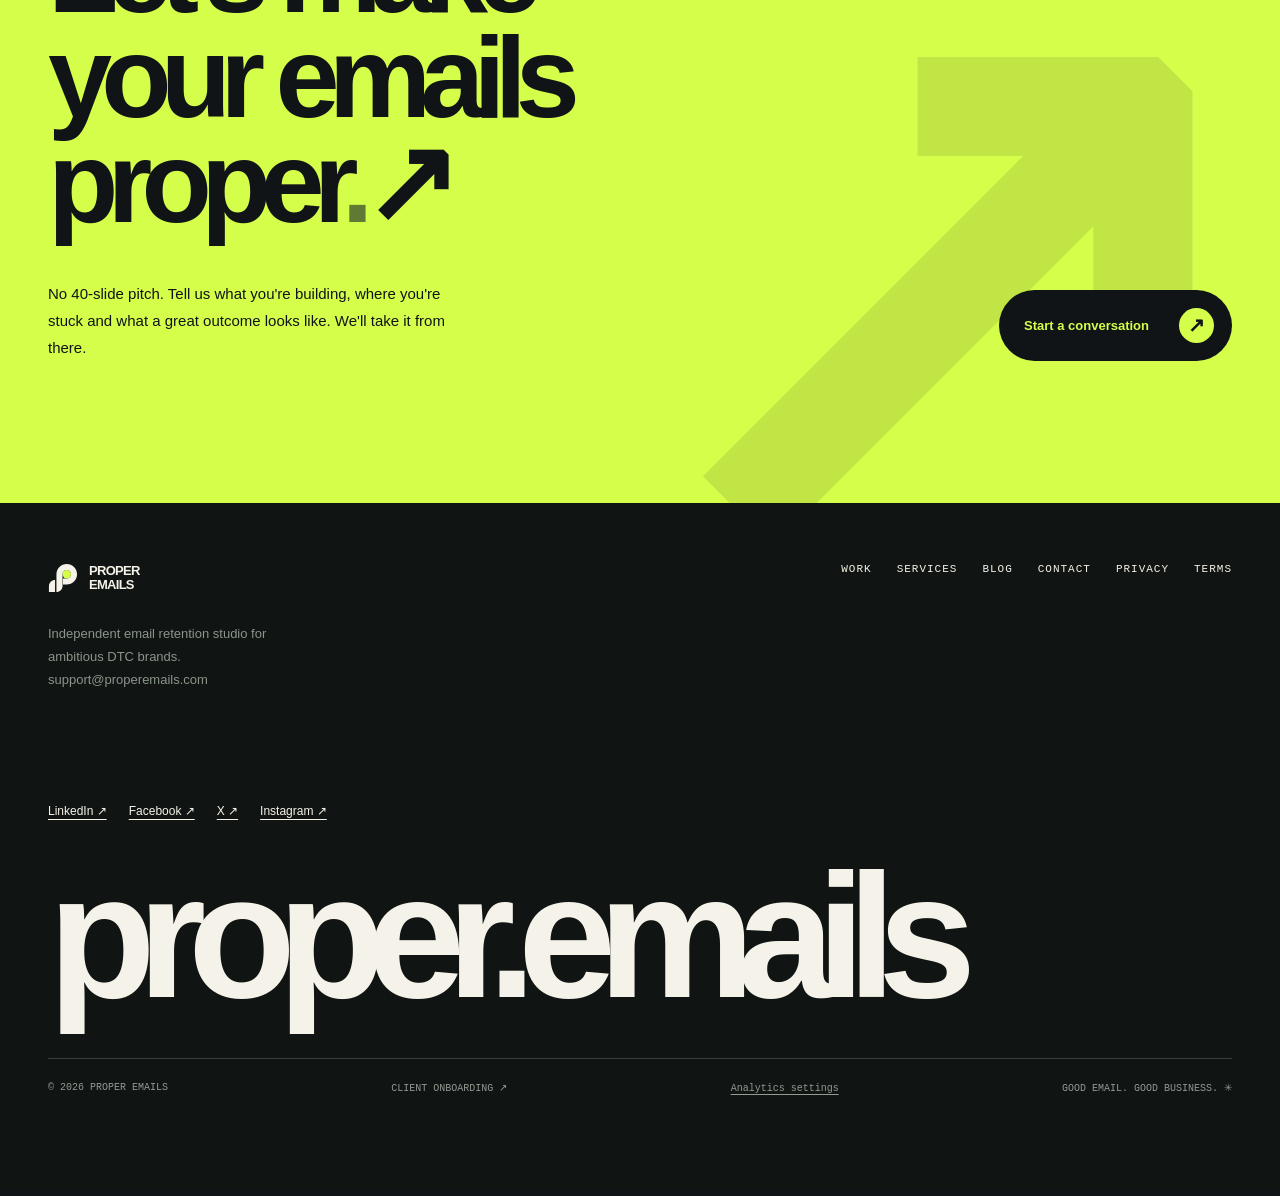
==== commit 80638dd5: "Add Proper Emails analytics, social links and search identity" ====
--- a/index.html
+++ b/index.html
@@ -1,7 +1,7 @@
 <!doctype html>
 <html lang="en">
 <head>
-<meta charset="UTF-8"><meta name="referrer" content="strict-origin-when-cross-origin"><meta http-equiv="Content-Security-Policy" content="default-src 'self'; base-uri 'self'; object-src 'none'; script-src 'self' 'unsafe-inline' https://eomail5.com https://www.google.com/recaptcha/ https://www.gstatic.com/recaptcha/; style-src 'self' 'unsafe-inline' https://fonts.googleapis.com; font-src 'self' https://fonts.gstatic.com; img-src 'self' data: https://gallery.eo.page https://www.gstatic.com/recaptcha/; connect-src 'self' https://formspree.io https://eomail5.com https://www.google.com/recaptcha/; form-action https://formspree.io https://eomail5.com; frame-src https://www.google.com/recaptcha/ https://recaptcha.google.com/recaptcha/; upgrade-insecure-requests"><meta name="viewport" content="width=device-width,initial-scale=1"><meta name="theme-color" content="#111417">
+<meta charset="UTF-8"><meta name="referrer" content="strict-origin-when-cross-origin"><meta http-equiv="Content-Security-Policy" content="default-src 'self'; base-uri 'self'; object-src 'none'; script-src 'self' 'unsafe-inline' https://eomail5.com https://www.google.com/recaptcha/ https://www.gstatic.com/recaptcha/ https://www.googletagmanager.com; style-src 'self' 'unsafe-inline' https://fonts.googleapis.com; font-src 'self' https://fonts.gstatic.com; img-src 'self' data: https://gallery.eo.page https://www.gstatic.com/recaptcha/ https://www.googletagmanager.com https://*.google-analytics.com; connect-src 'self' https://formspree.io https://eomail5.com https://www.google.com/recaptcha/ https://www.googletagmanager.com https://*.google-analytics.com https://www.google.com; form-action https://formspree.io https://eomail5.com; frame-src https://www.google.com/recaptcha/ https://recaptcha.google.com/recaptcha/; upgrade-insecure-requests"><meta name="viewport" content="width=device-width,initial-scale=1"><meta name="theme-color" content="#111417">
 <title>Proper Emails — The inbox, done properly.</title>
 <meta name="robots" content="index, follow">
 <meta name="description" content="Email retention strategy, copy, design and automation for DTC brands. Explore our email portfolio, download the free Retention Playbook and book a discovery call.">
@@ -61,15 +61,15 @@
 <link rel="stylesheet" href="assets/lead-magnet.css?v=20261022-octopus-2">
 
 
-<link rel="icon" href="favicon.ico" sizes="any">
-<link rel="icon" href="favicon.svg" type="image/svg+xml">
+
+
 <link rel="apple-touch-icon" href="assets/brand/apple-touch-icon.png" sizes="180x180">
 <link rel="stylesheet" href="assets/brand.css">
 <link rel="stylesheet" href="assets/site.css">
 <script defer src="assets/site.js"></script>
 <script defer src="assets/lead-magnet-octopus-config.js?v=20261022-optin"></script>
 <script defer src="assets/lead-magnet-octopus.js?v=20261022-optin"></script>
-</head>
+<link rel="icon" type="image/png" sizes="1024x1024" href="/assets/brand/favicon-1024.png"><link rel="stylesheet" href="/assets/integrations.css"><script defer src="/assets/analytics.js"></script><script type="application/ld+json">{"@context":"https://schema.org","@type":"Organization","@id":"https://properemails.com/#organization","name":"Proper Emails","url":"https://properemails.com/","logo":{"@type":"ImageObject","url":"https://properemails.com/assets/brand/favicon-1024.png","width":1024,"height":1024},"sameAs":["https://www.linkedin.com/in/proper-emails/","https://www.facebook.com/profile.php?id=61595363733910","https://x.com/properemails","https://www.instagram.com/properemails/"]}</script></head>
 <body>
 <a class="skip-link" href="#homeView">Skip to content</a>
 <header id="header"><div class="container nav">
@@ -228,7 +228,7 @@
 <section class="faq" id="faq"><div class="container faq-layout"><div><div class="section-label">05 / REAL QUESTIONS</div><h2>Before you<br>hit send.</h2></div><div><details><summary>Do you only work with large brands?</summary><p>No. We work with DTC e-commerce brands at different stages, provided the project and budget make sense for both sides.</p></details><details><summary>Can we hire you for just one project?</summary><p>Yes. You can start with a flow, campaign, or a defined scope. Ongoing monthly management is also available.</p></details><details><summary>Do you work inside Klaviyo?</summary><p>Yes. Our workflow covers strategy, copy, design, implementation, testing and quality assurance in Klaviyo.</p></details><details><summary>Are the portfolio examples real client projects?</summary><p>The featured third-party brand examples are independent portfolio concepts, not commissioned client work. ORYN B is an in-house brand project currently in development.</p></details><details><summary>What happens on the discovery call?</summary><p>We'll learn about your brand, what's working, where retention needs attention and whether a one-time project or ongoing partnership makes sense.</p></details></div></div></section>
 <section class="callout" id="contact"><div class="container"><div class="section-label">06 / OKAY, YOUR TURN</div><h2 class="reveal">Let's make<br>your emails<br>proper<span style="color:#617a33">.</span>↗</h2><div class="callout-bottom reveal"><p>No 40-slide pitch. Tell us what you're building, where you're stuck and what a great outcome looks like. We'll take it from there.</p><a class="btn" href="https://calendly.com/omar-properemails/30min" target="_blank" rel="noopener noreferrer">Start a conversation <span class="icon">↗</span></a></div></div></section>
 <button class="pe-lead-floating-trigger" type="button" data-pe-lead-open aria-haspopup="dialog" aria-controls="pePlaybookDialog">Get the free playbook <span aria-hidden="true">↗</span></button>
-<footer class="footer"><div class="container"><div class="footer-main"><div><a href="#top" class="logo pe-brand pe-brand--small"><img class="pe-brand__mark" src="assets/brand/mark-light.svg" width="42" height="42" alt=""><span class="pe-brand__name"><span>PROPER</span><span>EMAILS</span></span></a><p style="font-size:13px;color:#8a958b;line-height:1.8;max-width:260px;margin-top:25px">Independent email retention studio for ambitious DTC brands.<br><a href="mailto:support@properemails.com">support@properemails.com</a></p></div><div class="footer-links mono"><a href="#work">WORK</a><a href="#services">SERVICES</a><a href="blog/">BLOG</a><a href="mailto:support@properemails.com">CONTACT</a><a href="privacy/">PRIVACY</a><a href="terms/">TERMS</a></div></div><div class="footer-word">proper.emails</div><div class="footer-bottom"><span>© 2026 PROPER EMAILS</span><a href="onboarding/">CLIENT ONBOARDING ↗</a><span>GOOD EMAIL. GOOD BUSINESS. ✳</span></div></div></footer>
+<footer class="footer"><div class="container"><div class="footer-main"><div><a href="#top" class="logo pe-brand pe-brand--small"><img class="pe-brand__mark" src="assets/brand/mark-light.svg" width="42" height="42" alt=""><span class="pe-brand__name"><span>PROPER</span><span>EMAILS</span></span></a><p style="font-size:13px;color:#8a958b;line-height:1.8;max-width:260px;margin-top:25px">Independent email retention studio for ambitious DTC brands.<br><a href="mailto:support@properemails.com">support@properemails.com</a></p></div><div class="footer-links mono"><a href="#work">WORK</a><a href="#services">SERVICES</a><a href="blog/">BLOG</a><a href="mailto:support@properemails.com">CONTACT</a><a href="privacy/">PRIVACY</a><a href="terms/">TERMS</a></div></div><nav class="pe-socials" aria-label="Proper Emails social profiles"><a href="https://www.linkedin.com/in/proper-emails/" target="_blank" rel="noopener noreferrer">LinkedIn ↗</a><a href="https://www.facebook.com/profile.php?id=61595363733910" target="_blank" rel="noopener noreferrer">Facebook ↗</a><a href="https://x.com/properemails" target="_blank" rel="noopener noreferrer">X ↗</a><a href="https://www.instagram.com/properemails/" target="_blank" rel="noopener noreferrer">Instagram ↗</a></nav><div class="footer-word">proper.emails</div><div class="footer-bottom"><span>© 2026 PROPER EMAILS</span><a href="onboarding/">CLIENT ONBOARDING ↗</a><button class="pe-analytics-settings" type="button" data-pe-analytics-settings>Analytics settings</button><span>GOOD EMAIL. GOOD BUSINESS. ✳</span></div></div></footer>
 </main>
 <dialog class="pe-lead-dialog" id="pePlaybookDialog" data-pe-lead-dialog aria-labelledby="pePlaybookDialogTitle" aria-describedby="pePlaybookDialogDescription">
   <button class="pe-lead-close" type="button" data-pe-lead-close aria-label="Close playbook signup">×</button>
--- a/assets/integrations.css
+++ b/assets/integrations.css
@@ -0,0 +1,2 @@
+.pe-socials{display:flex;flex-wrap:wrap;gap:12px 22px;margin:22px 0;font:12px/1.6 var(--sans,Manrope,Arial,sans-serif)}.pe-socials a{color:inherit;text-decoration:underline;text-underline-offset:4px}.pe-socials a:hover{color:#a9c247}.pe-analytics-settings{border:0;background:transparent;padding:0;color:inherit;text-decoration:underline;text-underline-offset:3px;font:inherit;cursor:pointer}.pe-socials a:focus-visible,.pe-analytics-settings:focus-visible{outline:3px solid #8b7afc;outline-offset:4px}
+.pe-analytics-choice{position:fixed;left:18px;bottom:18px;z-index:60;max-width:410px;width:calc(100% - 36px);padding:20px 22px;background:#f5f3e9;color:#111417;border:1px solid #11141733;border-radius:12px;box-shadow:0 14px 48px #0003;font:13px/1.6 Manrope,Arial,sans-serif;box-sizing:border-box}.pe-analytics-choice[hidden]{display:none!important}.pe-analytics-choice strong{font-size:16px;font-weight:800}.pe-analytics-choice p{margin:8px 0 14px;font-size:12px;line-height:1.65}.pe-analytics-actions{display:flex;align-items:center;flex-wrap:wrap;gap:10px}.pe-analytics-actions button{padding:9px 12px;background:#111417;color:#f5f3e9;border:1px solid #111417;border-radius:6px;font:700 12px Manrope,Arial,sans-serif;cursor:pointer}.pe-analytics-actions .pe-analytics-reject{background:transparent;color:#111417}.pe-analytics-actions a{color:#111417;font-size:11px;text-decoration:underline}.pe-analytics-actions button:focus-visible,.pe-analytics-actions a:focus-visible{outline:3px solid #8b7afc;outline-offset:3px}
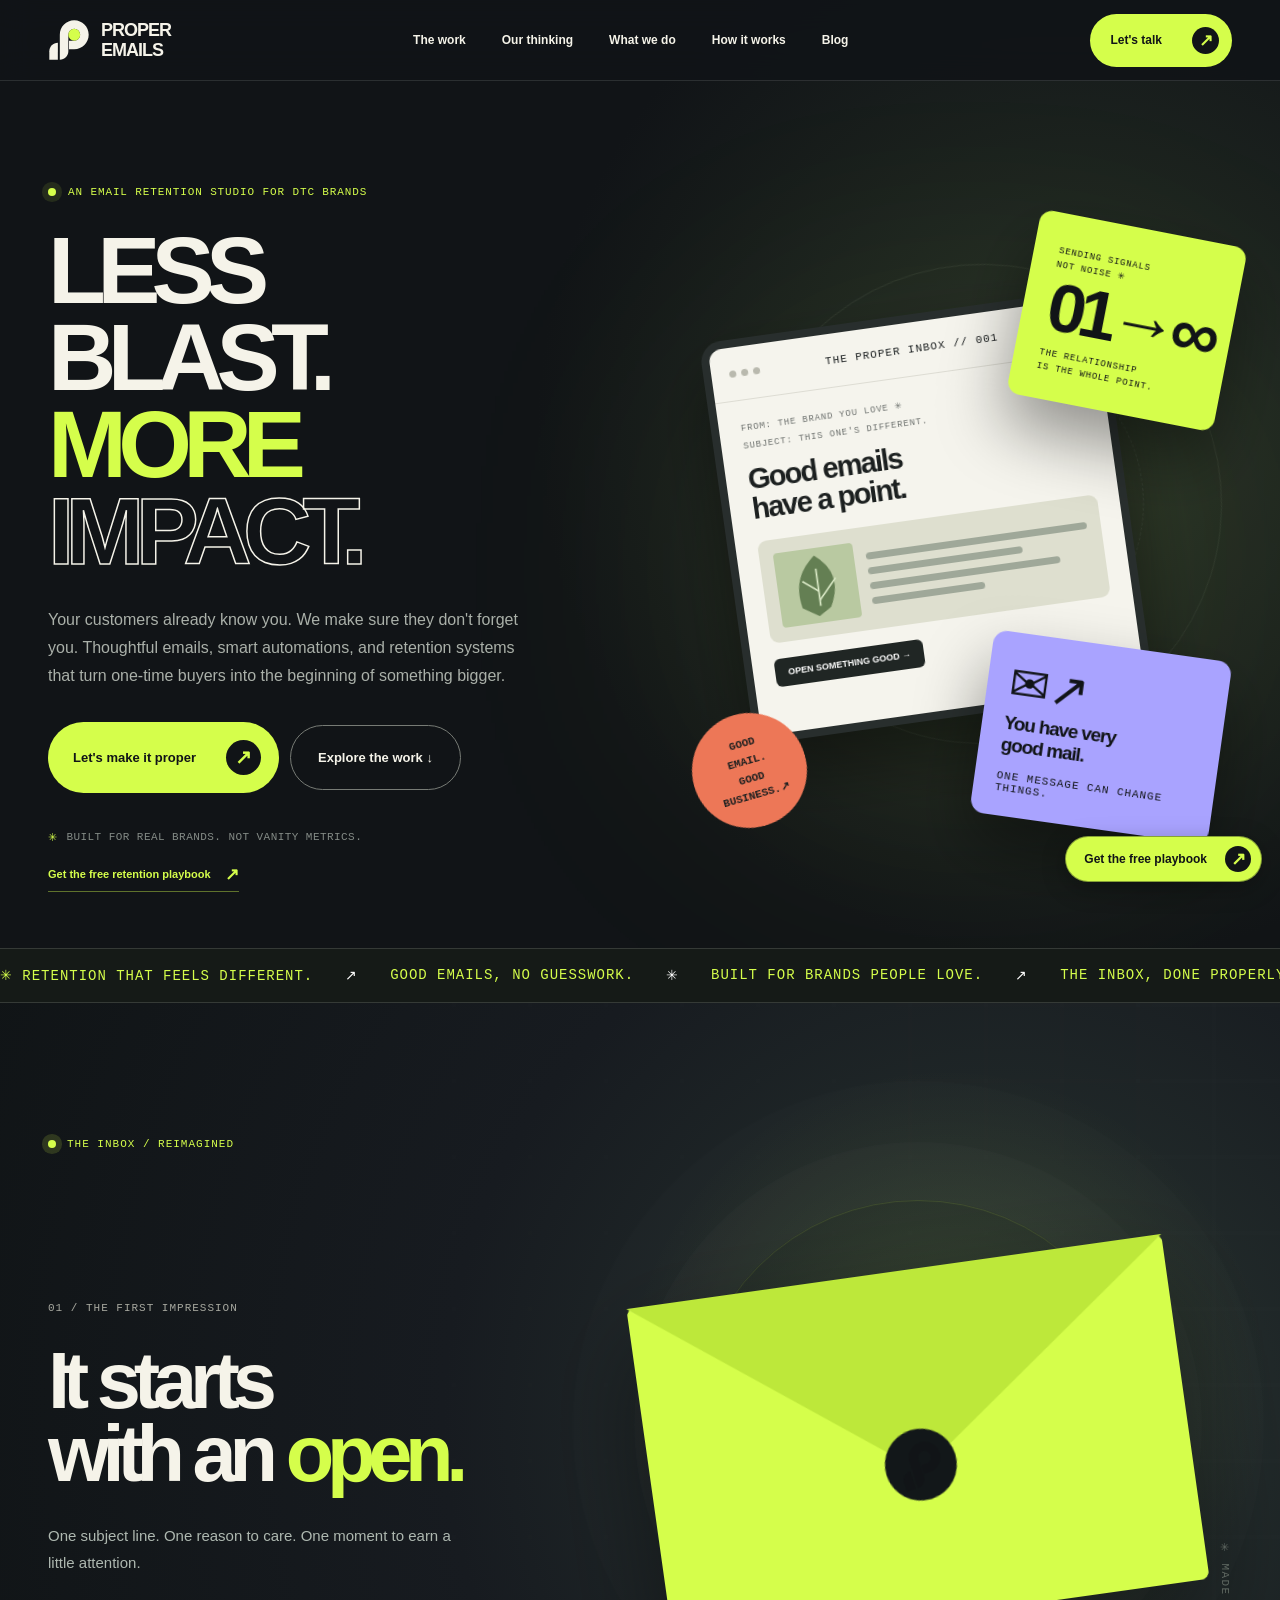
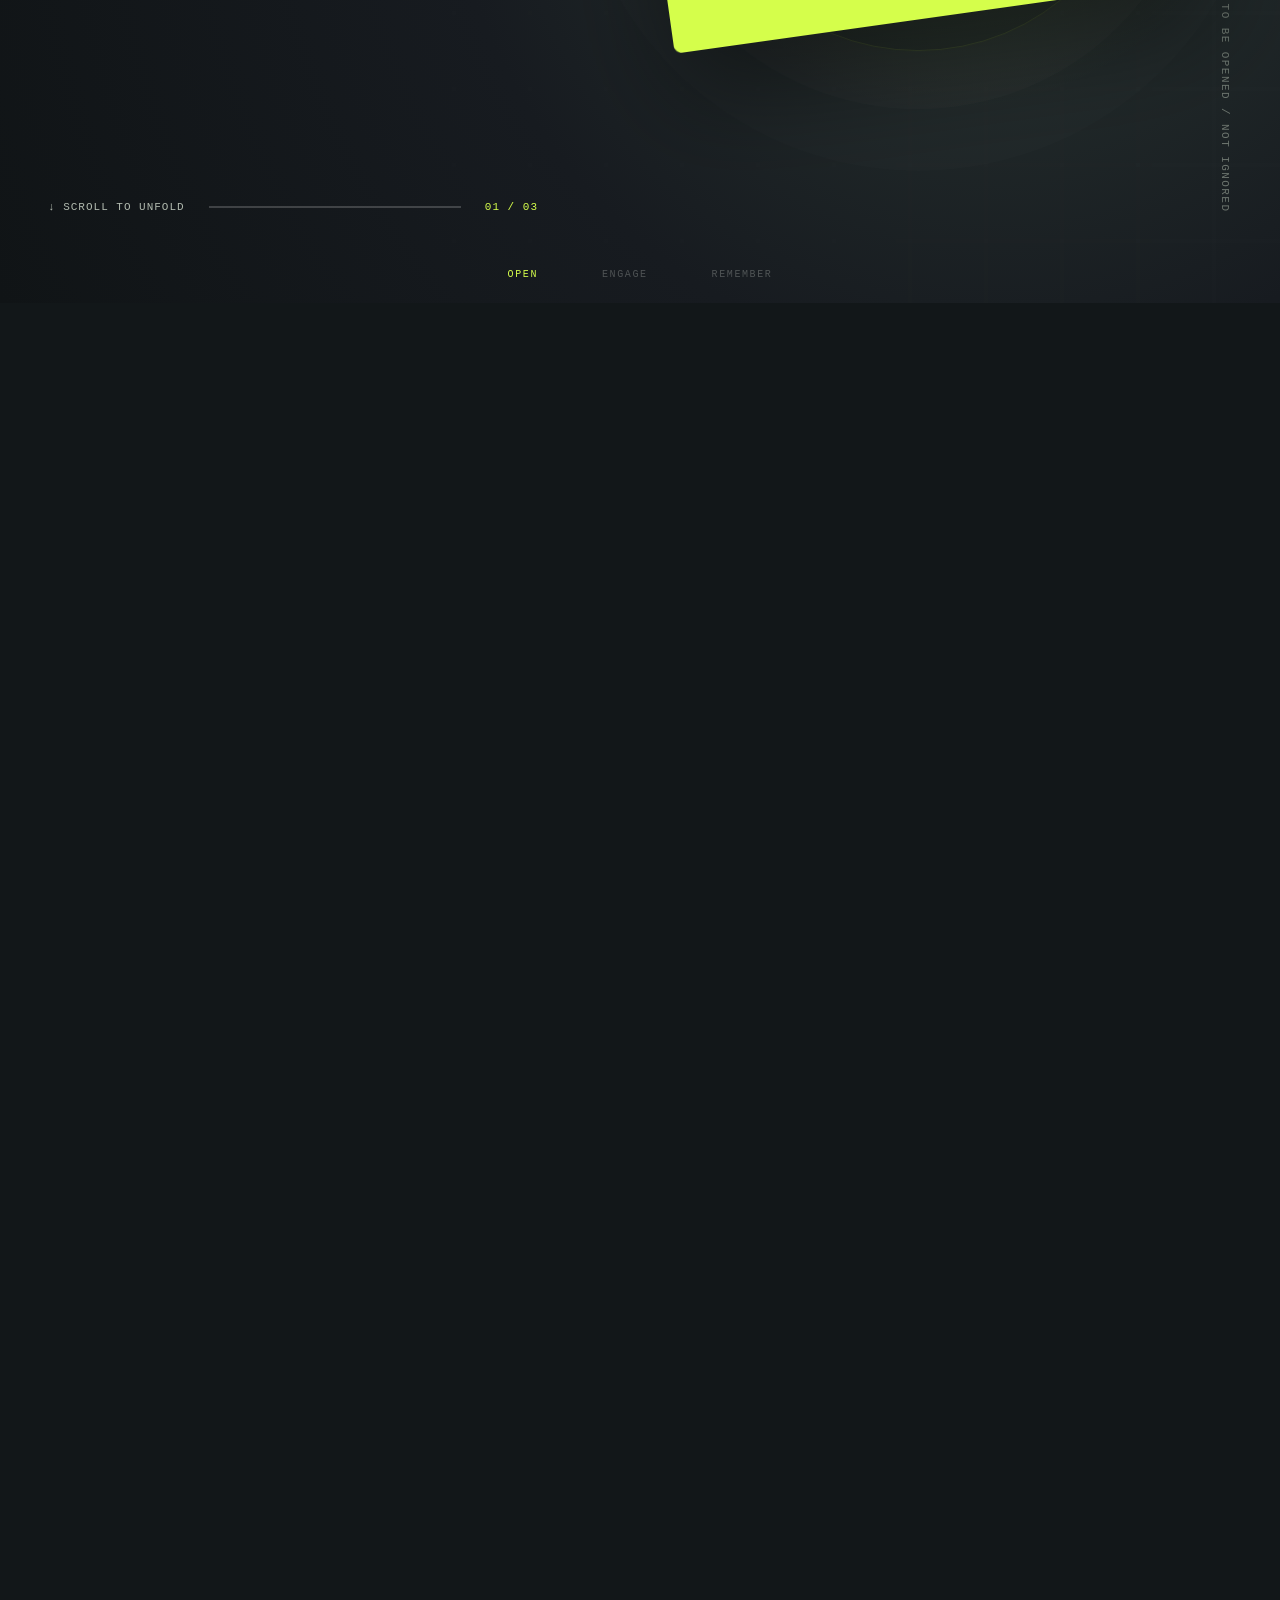
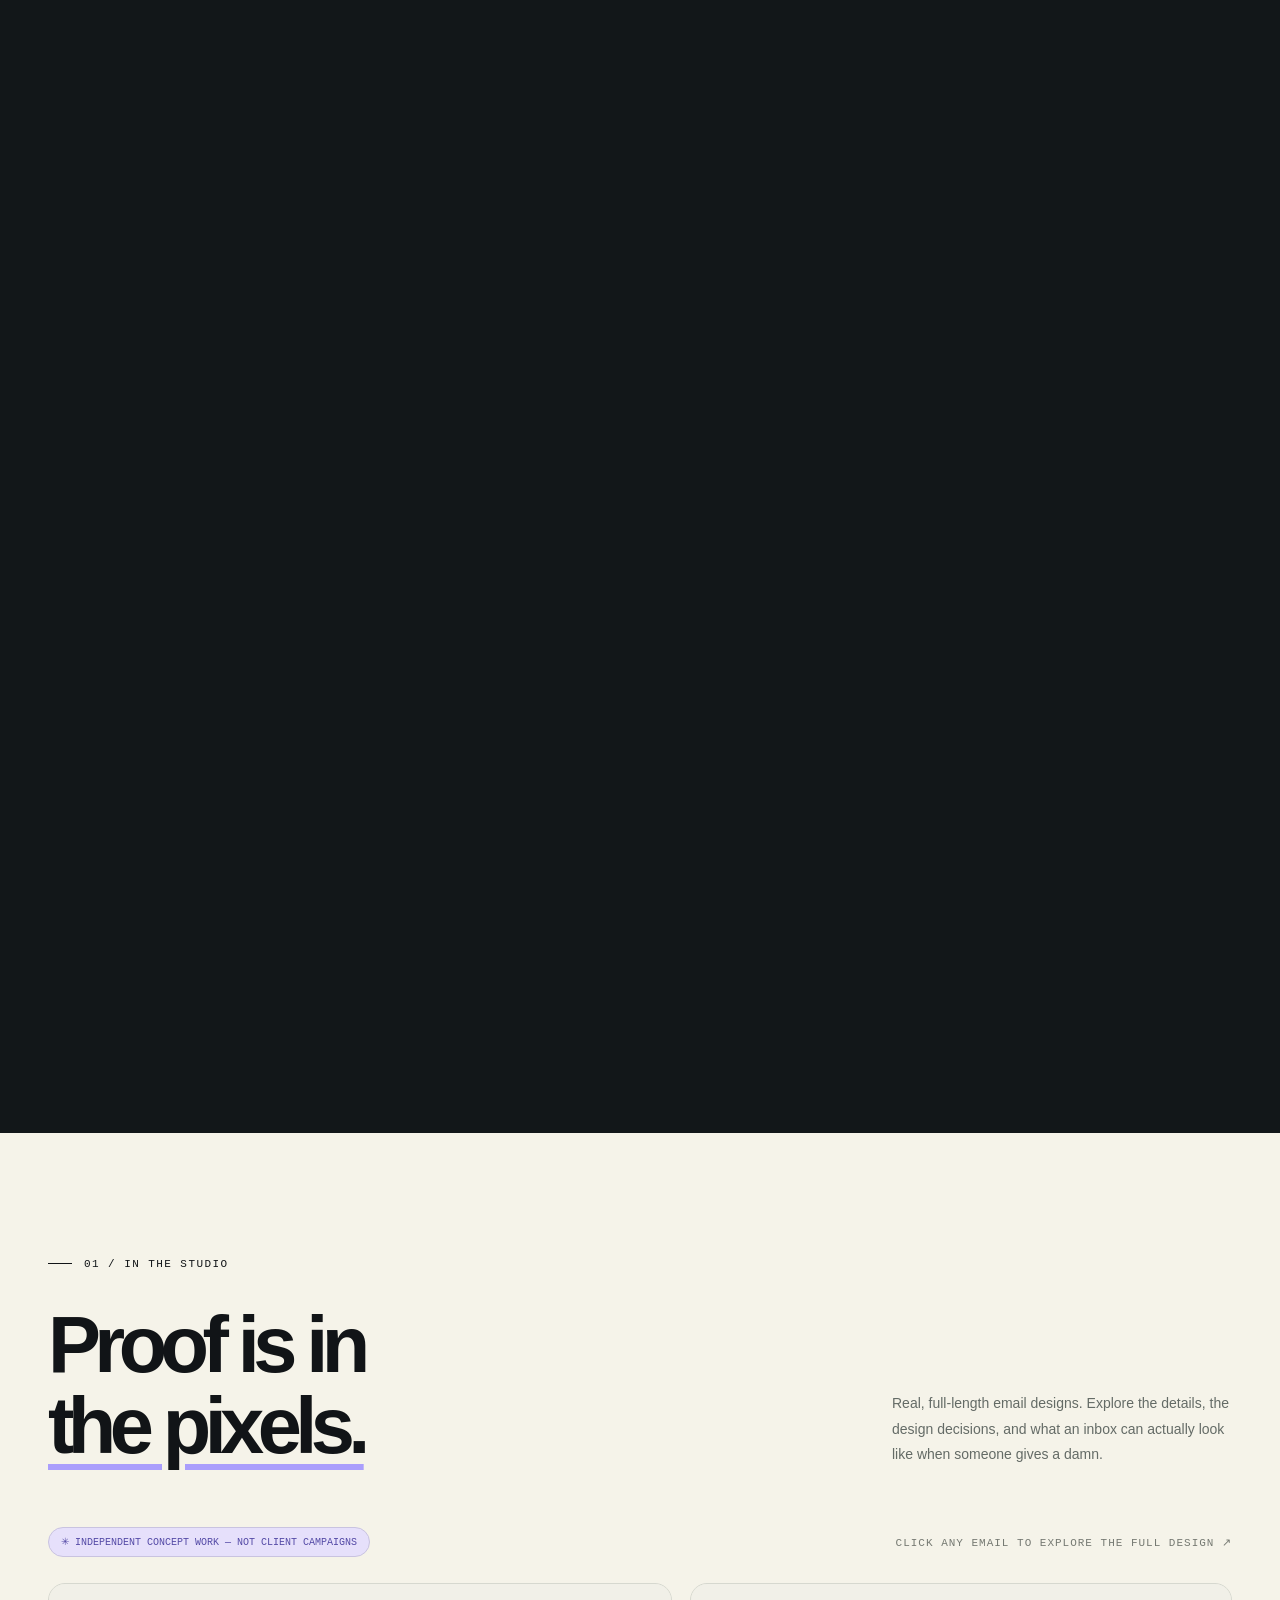
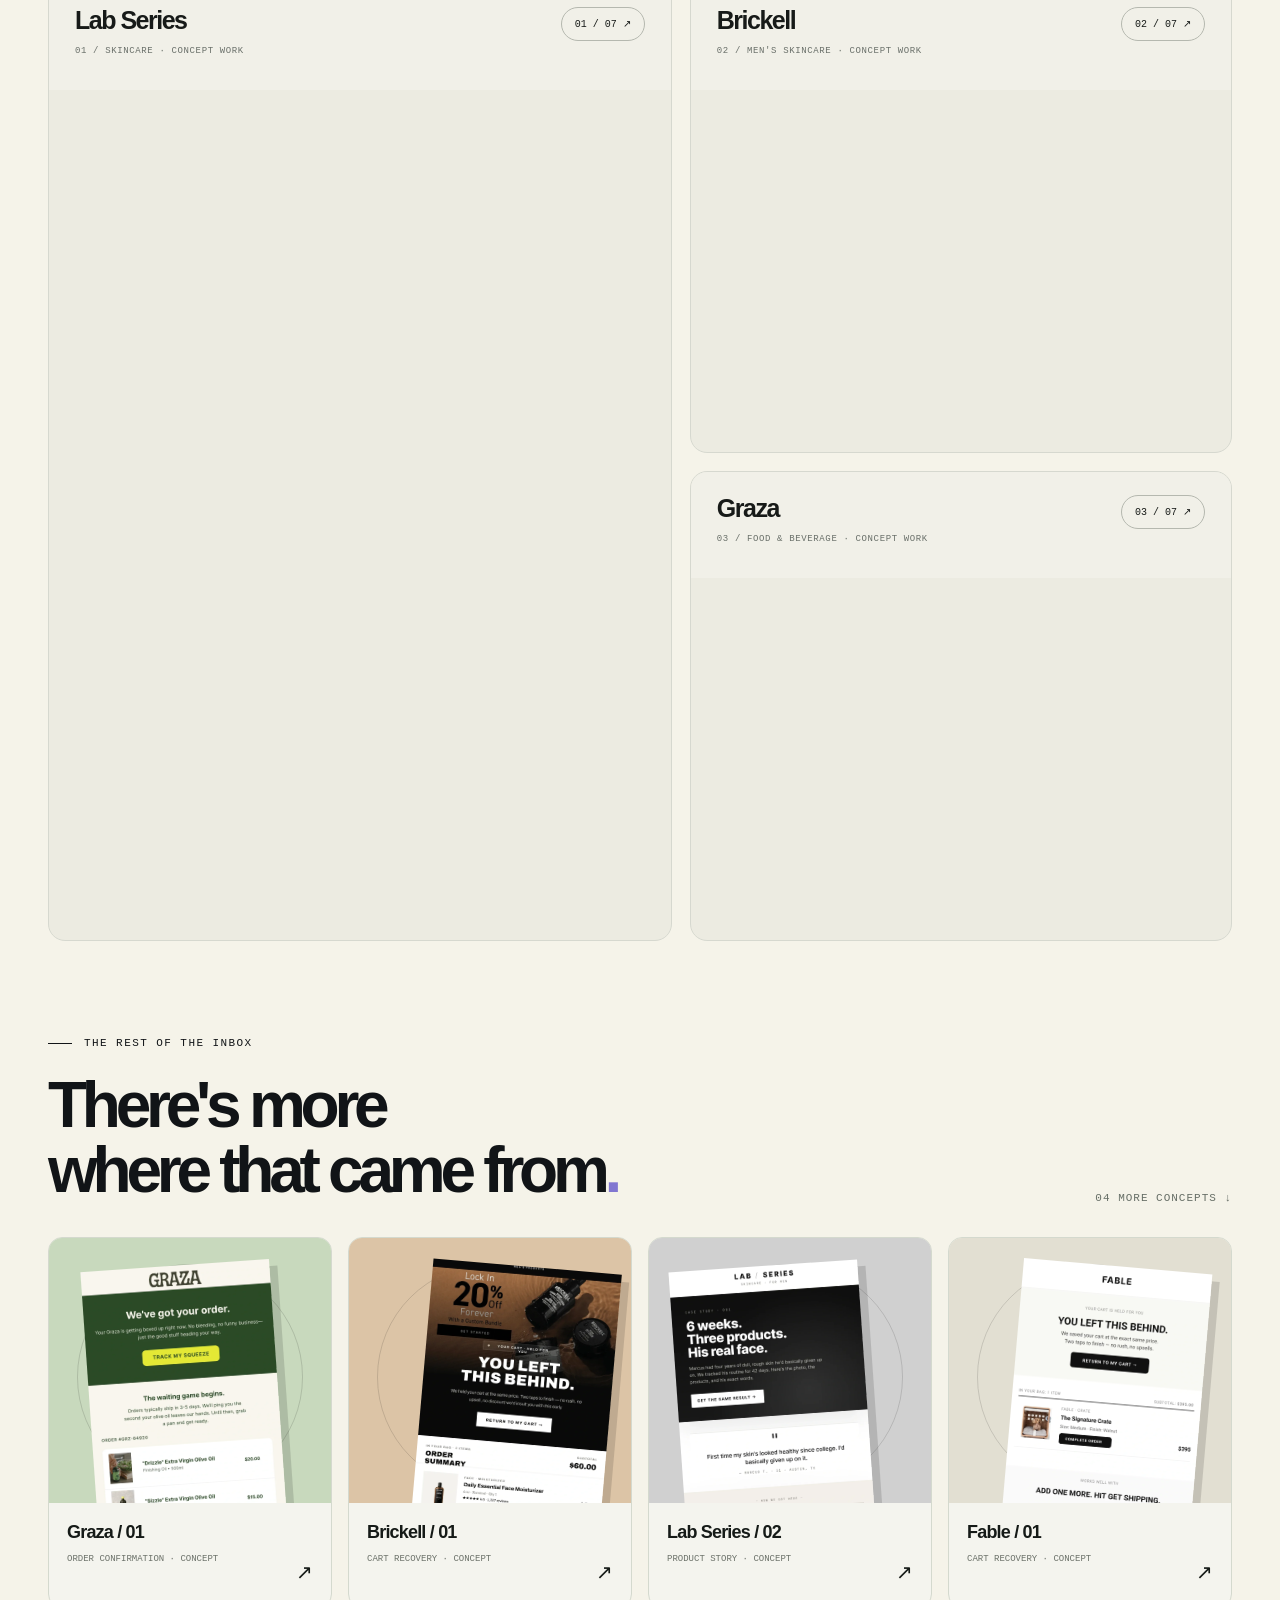
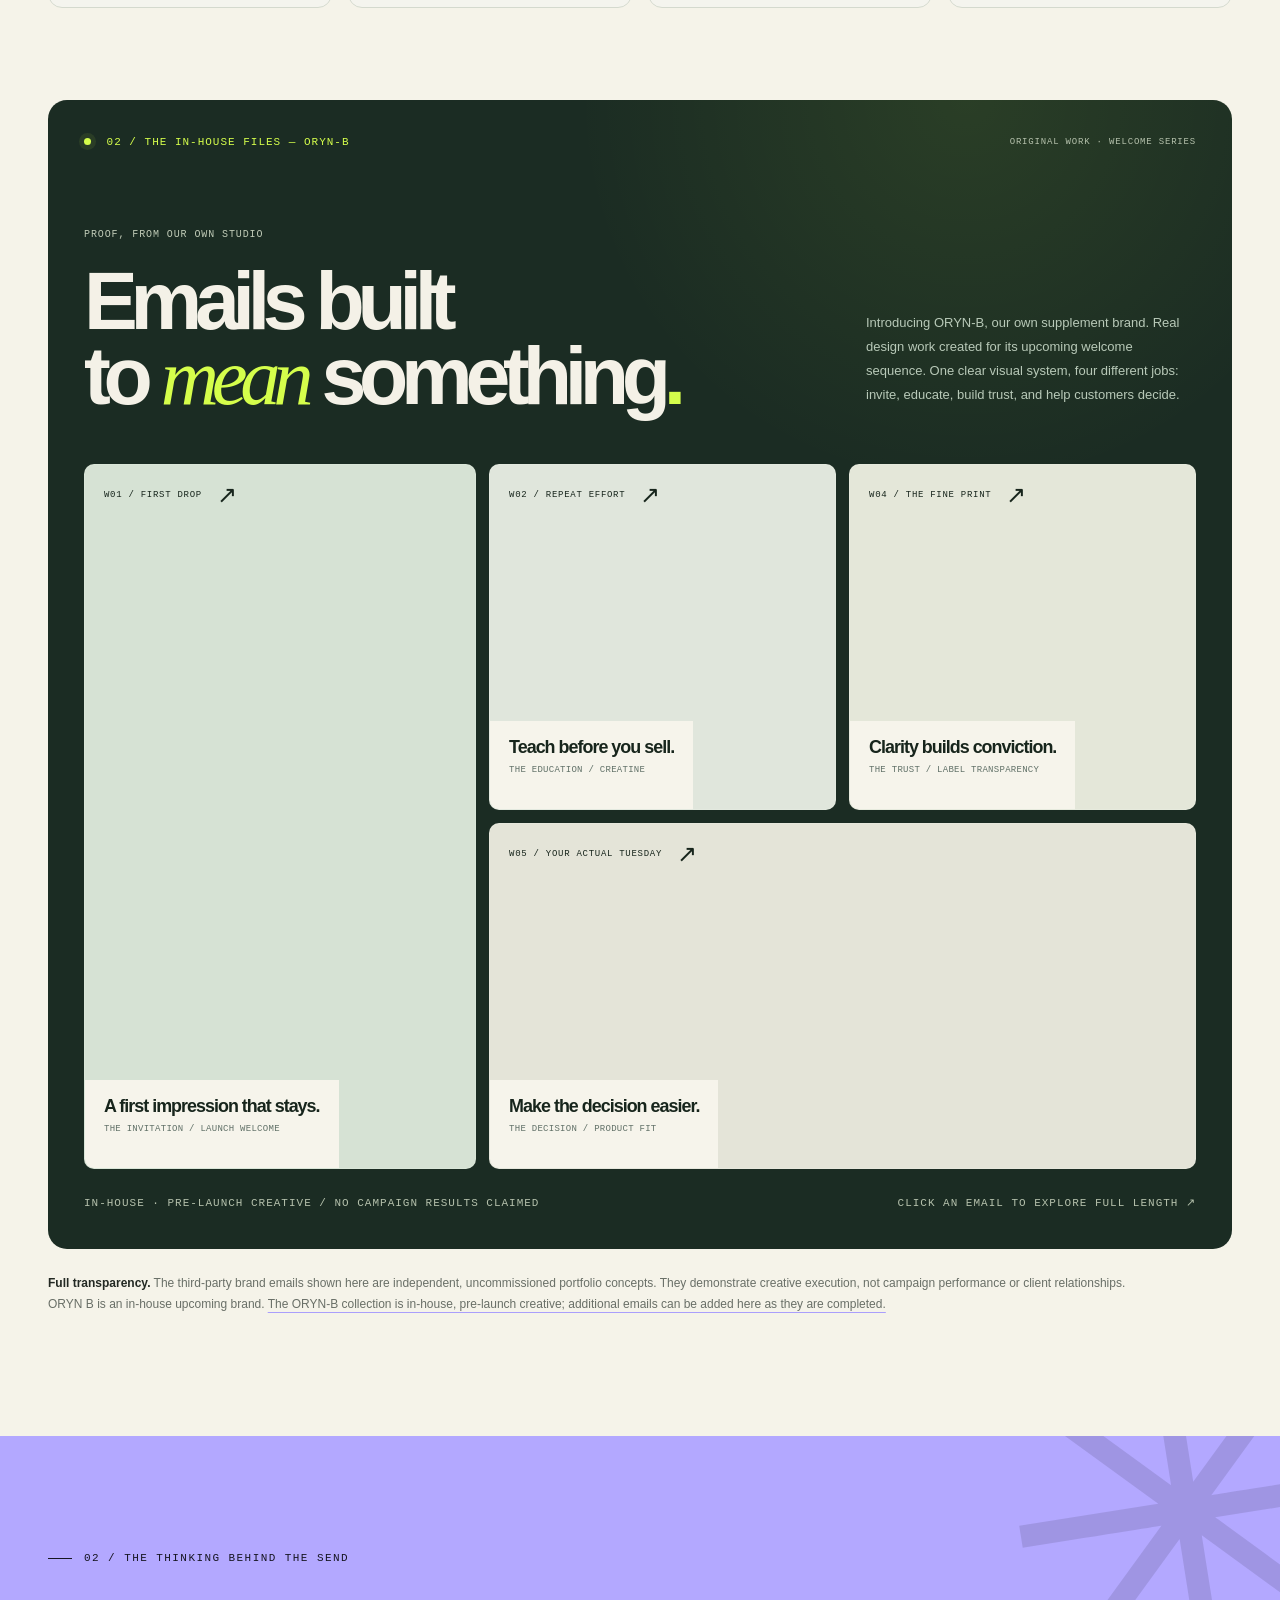
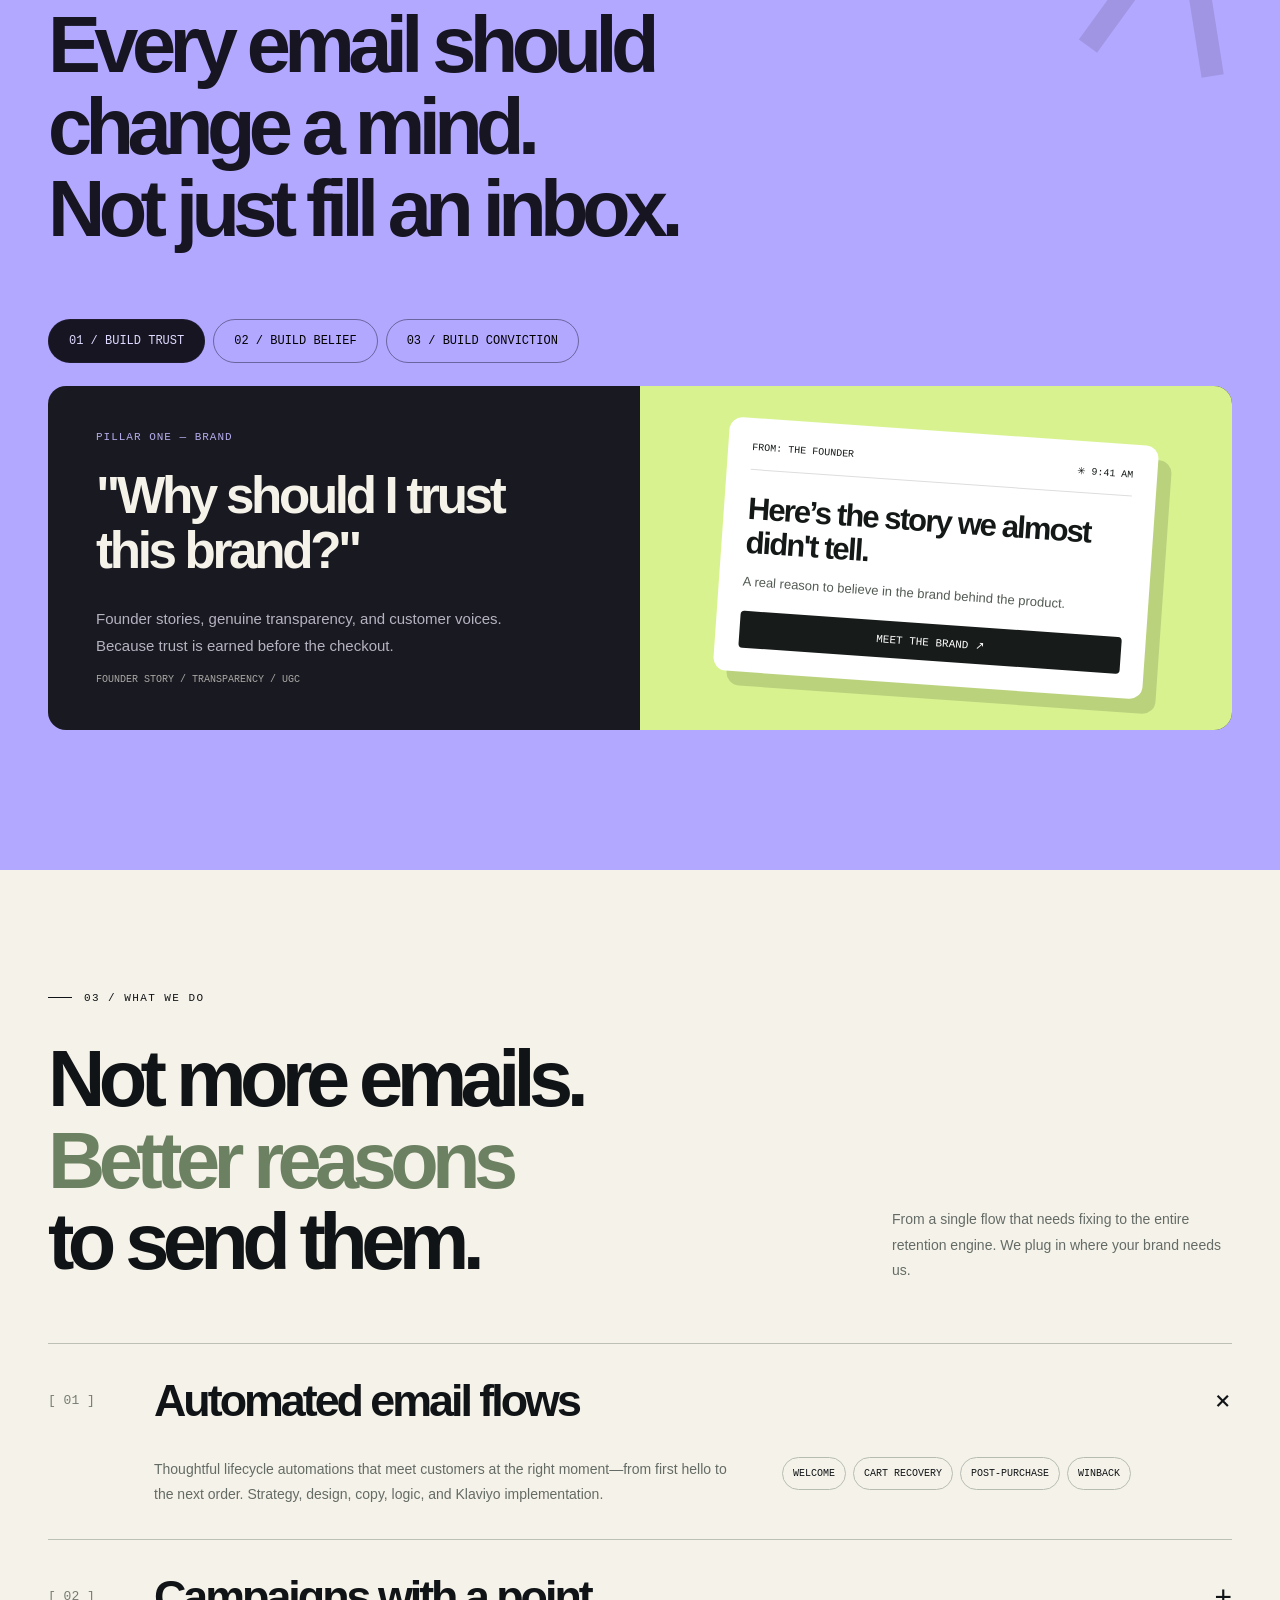
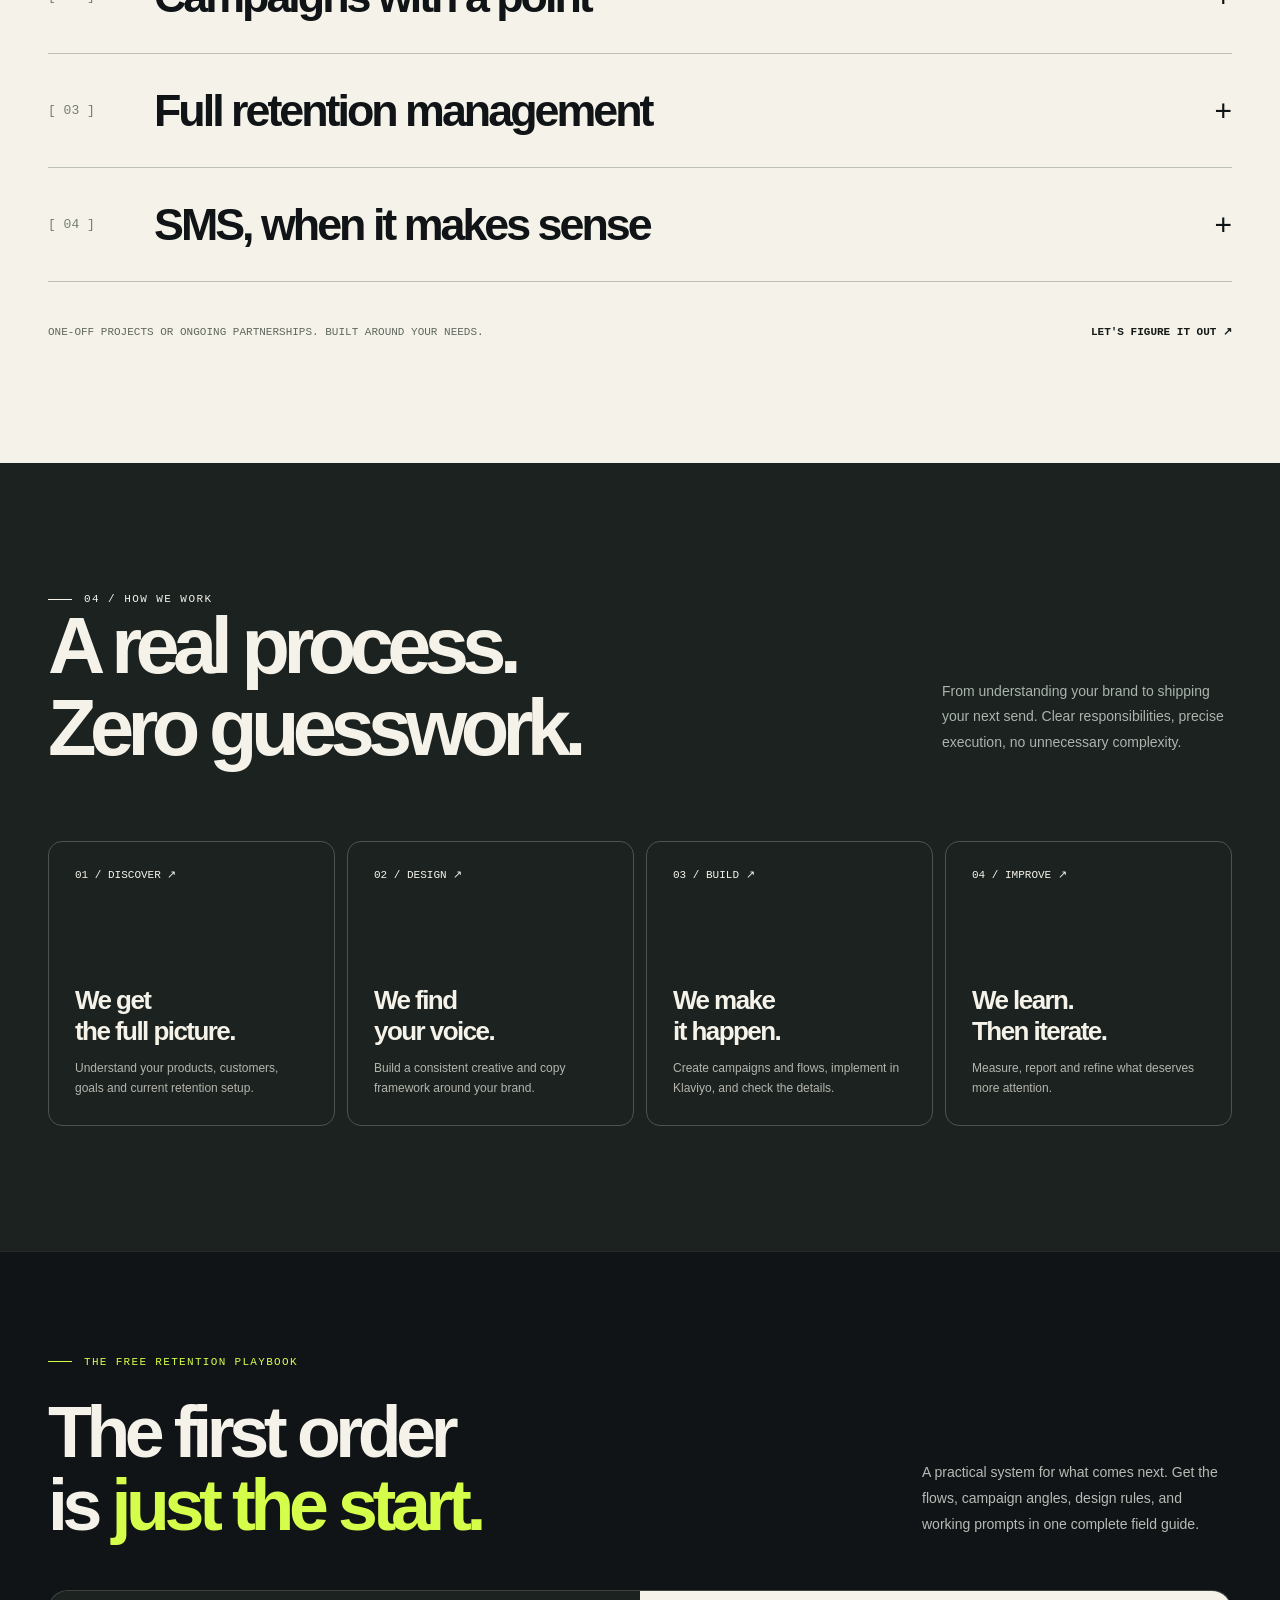
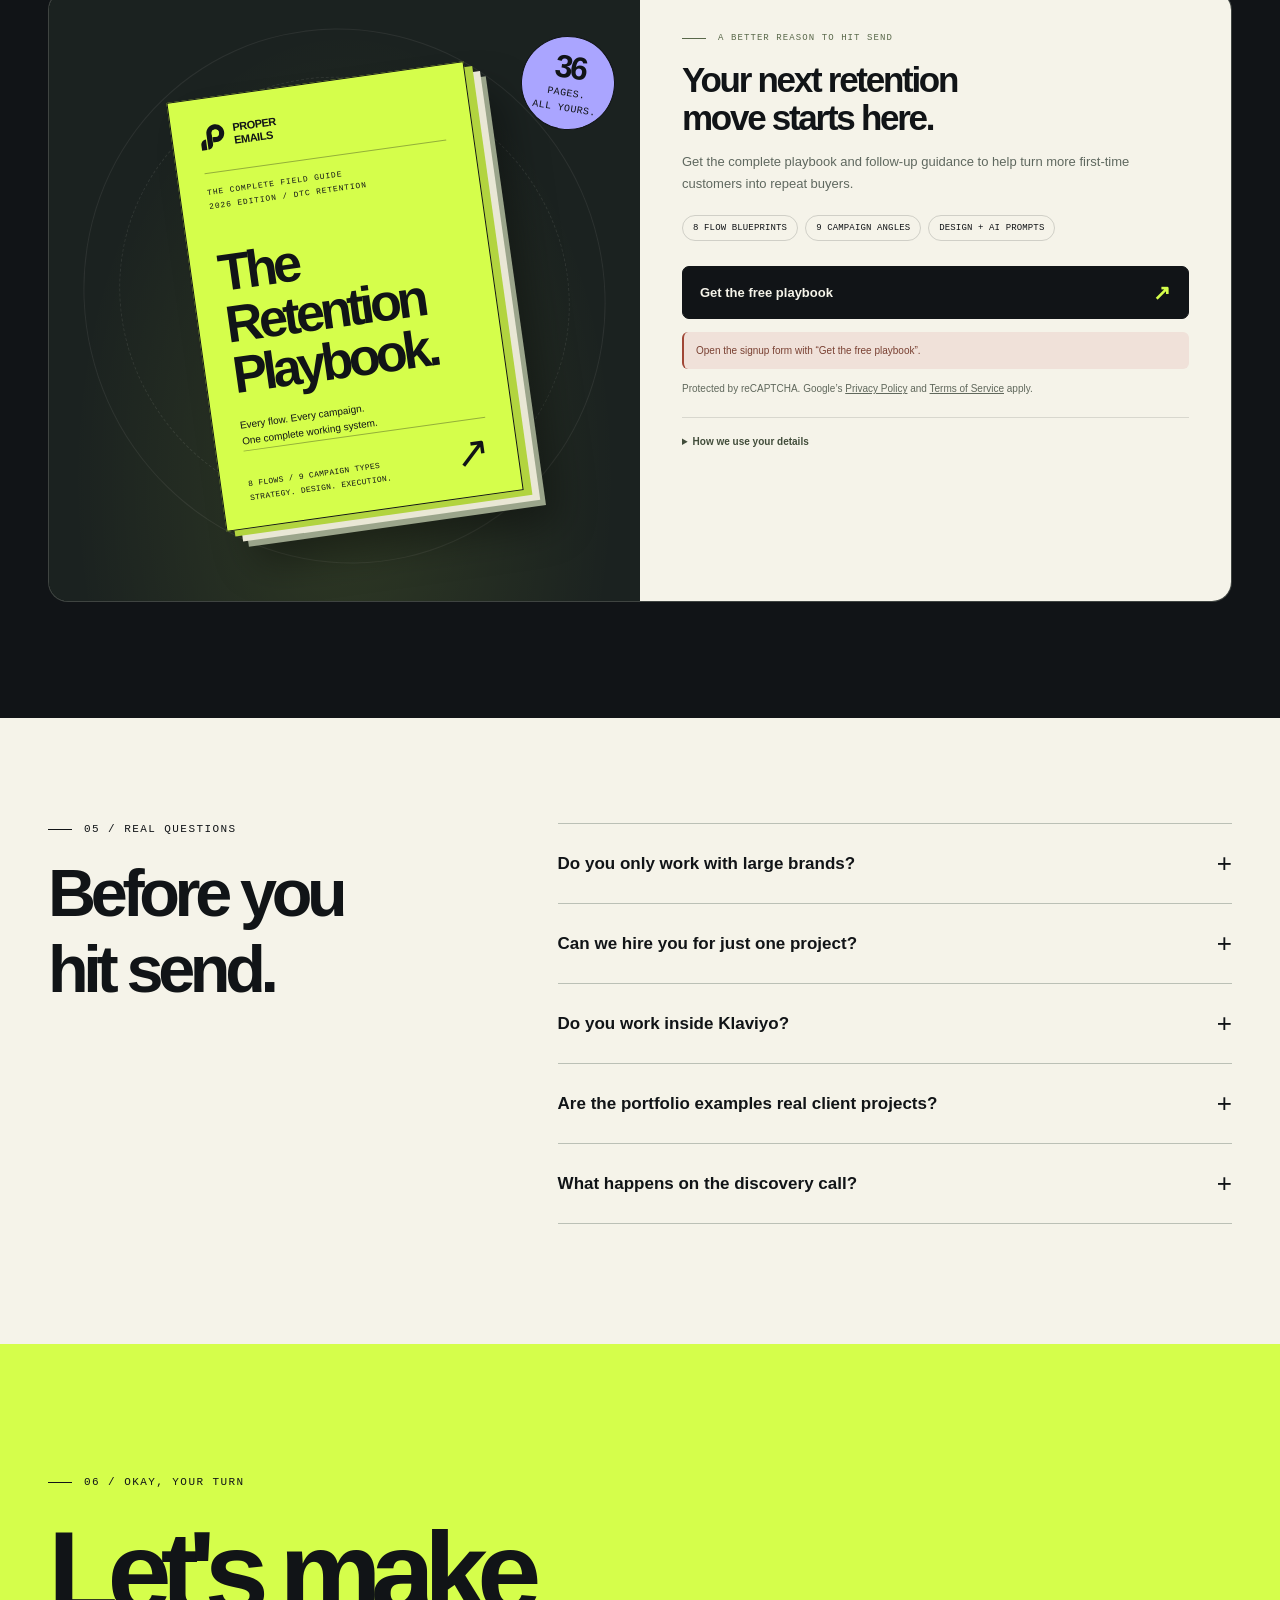
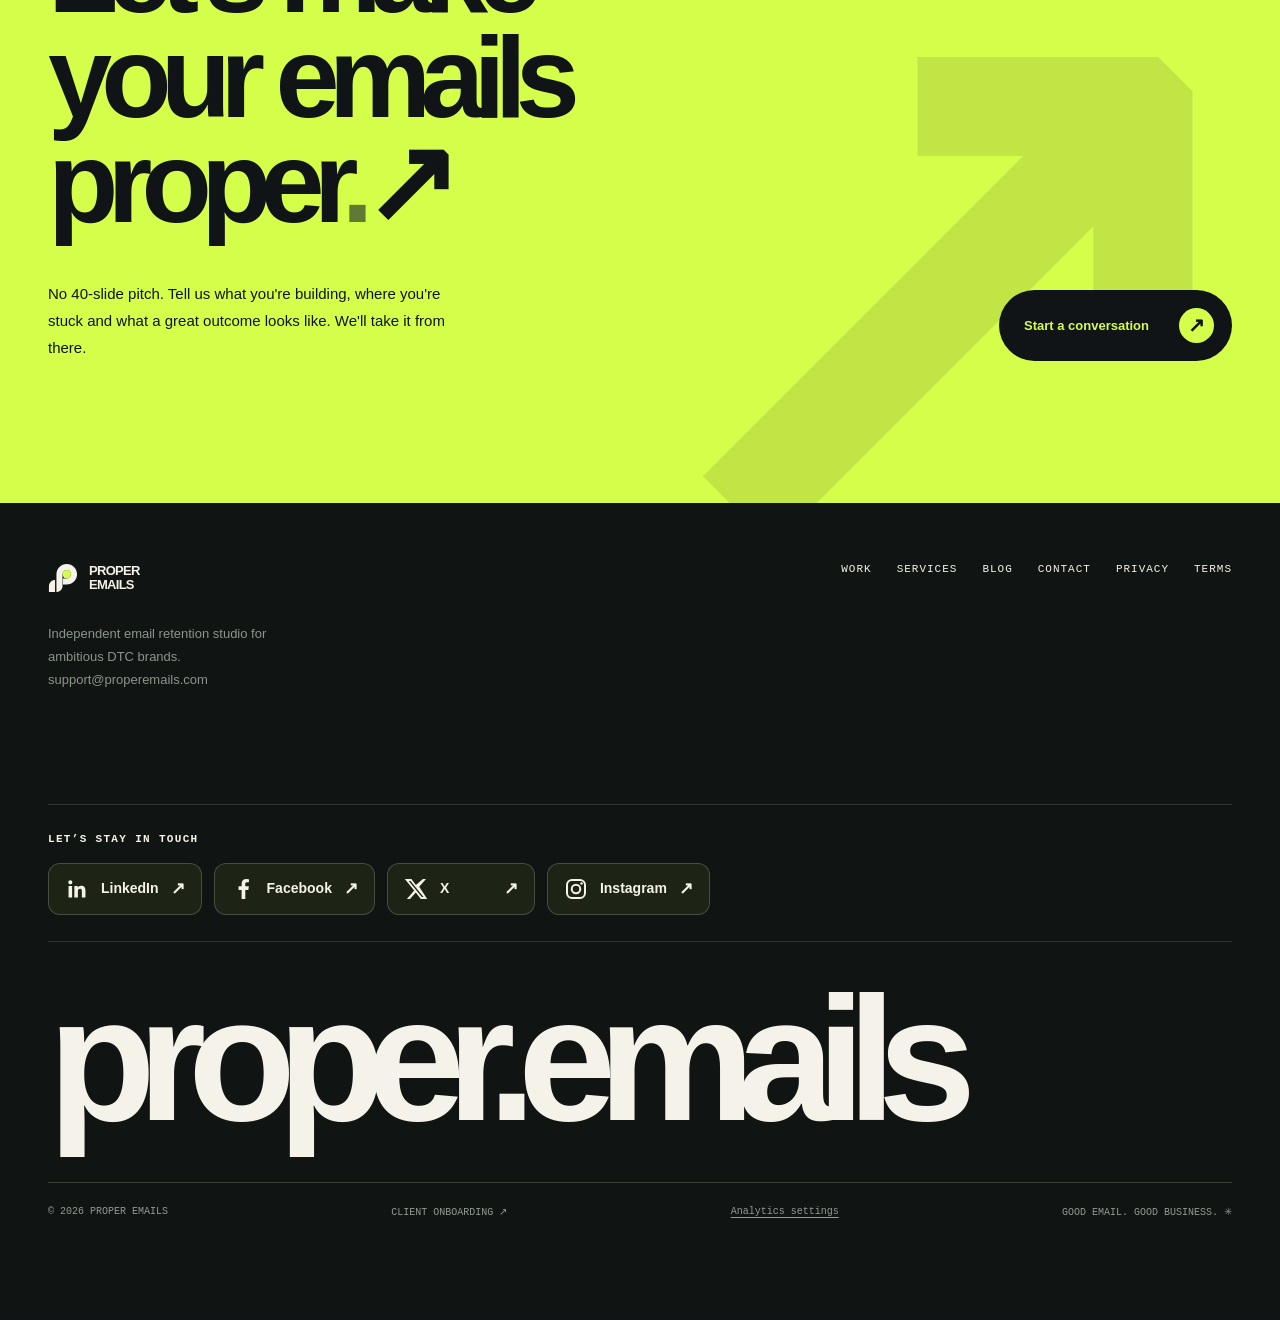
==== commit e9adb591: "Make social profiles prominent accessible icon buttons" ====
--- a/index.html
+++ b/index.html
@@ -69,7 +69,7 @@
 <script defer src="assets/site.js"></script>
 <script defer src="assets/lead-magnet-octopus-config.js?v=20261022-optin"></script>
 <script defer src="assets/lead-magnet-octopus.js?v=20261022-optin"></script>
-<link rel="icon" type="image/png" sizes="1024x1024" href="/assets/brand/favicon-1024.png"><link rel="stylesheet" href="/assets/integrations.css"><script defer src="/assets/analytics.js"></script><script type="application/ld+json">{"@context":"https://schema.org","@type":"Organization","@id":"https://properemails.com/#organization","name":"Proper Emails","url":"https://properemails.com/","logo":{"@type":"ImageObject","url":"https://properemails.com/assets/brand/favicon-1024.png","width":1024,"height":1024},"sameAs":["https://www.linkedin.com/in/proper-emails/","https://www.facebook.com/profile.php?id=61595363733910","https://x.com/properemails","https://www.instagram.com/properemails/"]}</script></head>
+<link rel="icon" type="image/png" sizes="1024x1024" href="/assets/brand/favicon-1024.png"><link rel="stylesheet" href="/assets/integrations.css?v=social-icons-1"><script defer src="/assets/analytics.js"></script><script type="application/ld+json">{"@context":"https://schema.org","@type":"Organization","@id":"https://properemails.com/#organization","name":"Proper Emails","url":"https://properemails.com/","logo":{"@type":"ImageObject","url":"https://properemails.com/assets/brand/favicon-1024.png","width":1024,"height":1024},"sameAs":["https://www.linkedin.com/in/proper-emails/","https://www.facebook.com/profile.php?id=61595363733910","https://x.com/properemails","https://www.instagram.com/properemails/"]}</script></head>
 <body>
 <a class="skip-link" href="#homeView">Skip to content</a>
 <header id="header"><div class="container nav">
@@ -228,7 +228,7 @@
 <section class="faq" id="faq"><div class="container faq-layout"><div><div class="section-label">05 / REAL QUESTIONS</div><h2>Before you<br>hit send.</h2></div><div><details><summary>Do you only work with large brands?</summary><p>No. We work with DTC e-commerce brands at different stages, provided the project and budget make sense for both sides.</p></details><details><summary>Can we hire you for just one project?</summary><p>Yes. You can start with a flow, campaign, or a defined scope. Ongoing monthly management is also available.</p></details><details><summary>Do you work inside Klaviyo?</summary><p>Yes. Our workflow covers strategy, copy, design, implementation, testing and quality assurance in Klaviyo.</p></details><details><summary>Are the portfolio examples real client projects?</summary><p>The featured third-party brand examples are independent portfolio concepts, not commissioned client work. ORYN B is an in-house brand project currently in development.</p></details><details><summary>What happens on the discovery call?</summary><p>We'll learn about your brand, what's working, where retention needs attention and whether a one-time project or ongoing partnership makes sense.</p></details></div></div></section>
 <section class="callout" id="contact"><div class="container"><div class="section-label">06 / OKAY, YOUR TURN</div><h2 class="reveal">Let's make<br>your emails<br>proper<span style="color:#617a33">.</span>↗</h2><div class="callout-bottom reveal"><p>No 40-slide pitch. Tell us what you're building, where you're stuck and what a great outcome looks like. We'll take it from there.</p><a class="btn" href="https://calendly.com/omar-properemails/30min" target="_blank" rel="noopener noreferrer">Start a conversation <span class="icon">↗</span></a></div></div></section>
 <button class="pe-lead-floating-trigger" type="button" data-pe-lead-open aria-haspopup="dialog" aria-controls="pePlaybookDialog">Get the free playbook <span aria-hidden="true">↗</span></button>
-<footer class="footer"><div class="container"><div class="footer-main"><div><a href="#top" class="logo pe-brand pe-brand--small"><img class="pe-brand__mark" src="assets/brand/mark-light.svg" width="42" height="42" alt=""><span class="pe-brand__name"><span>PROPER</span><span>EMAILS</span></span></a><p style="font-size:13px;color:#8a958b;line-height:1.8;max-width:260px;margin-top:25px">Independent email retention studio for ambitious DTC brands.<br><a href="mailto:support@properemails.com">support@properemails.com</a></p></div><div class="footer-links mono"><a href="#work">WORK</a><a href="#services">SERVICES</a><a href="blog/">BLOG</a><a href="mailto:support@properemails.com">CONTACT</a><a href="privacy/">PRIVACY</a><a href="terms/">TERMS</a></div></div><nav class="pe-socials" aria-label="Proper Emails social profiles"><a href="https://www.linkedin.com/in/proper-emails/" target="_blank" rel="noopener noreferrer">LinkedIn ↗</a><a href="https://www.facebook.com/profile.php?id=61595363733910" target="_blank" rel="noopener noreferrer">Facebook ↗</a><a href="https://x.com/properemails" target="_blank" rel="noopener noreferrer">X ↗</a><a href="https://www.instagram.com/properemails/" target="_blank" rel="noopener noreferrer">Instagram ↗</a></nav><div class="footer-word">proper.emails</div><div class="footer-bottom"><span>© 2026 PROPER EMAILS</span><a href="onboarding/">CLIENT ONBOARDING ↗</a><button class="pe-analytics-settings" type="button" data-pe-analytics-settings>Analytics settings</button><span>GOOD EMAIL. GOOD BUSINESS. ✳</span></div></div></footer>
+<footer class="footer"><div class="container"><div class="footer-main"><div><a href="#top" class="logo pe-brand pe-brand--small"><img class="pe-brand__mark" src="assets/brand/mark-light.svg" width="42" height="42" alt=""><span class="pe-brand__name"><span>PROPER</span><span>EMAILS</span></span></a><p style="font-size:13px;color:#8a958b;line-height:1.8;max-width:260px;margin-top:25px">Independent email retention studio for ambitious DTC brands.<br><a href="mailto:support@properemails.com">support@properemails.com</a></p></div><div class="footer-links mono"><a href="#work">WORK</a><a href="#services">SERVICES</a><a href="blog/">BLOG</a><a href="mailto:support@properemails.com">CONTACT</a><a href="privacy/">PRIVACY</a><a href="terms/">TERMS</a></div></div><nav class="pe-socials" aria-label="Proper Emails social profiles"><span class="pe-socials-label">LET’S STAY IN TOUCH</span><div class="pe-socials-links"><a class="pe-social-link" href="https://www.linkedin.com/in/proper-emails/" target="_blank" rel="noopener noreferrer" aria-label="Proper Emails on LinkedIn (opens in a new tab)"><svg viewBox="0 0 24 24" width="24" height="24" aria-hidden="true" focusable="false"><path d="M20.45 20.45h-3.56v-5.57c0-1.33-.03-3.04-1.85-3.04-1.86 0-2.14 1.45-2.14 2.94v5.67H9.34V9h3.42v1.56h.05c.48-.9 1.64-1.85 3.37-1.85 3.6 0 4.27 2.37 4.27 5.46v6.28ZM5.32 7.43a2.07 2.07 0 1 1 0-4.14 2.07 2.07 0 0 1 0 4.14ZM7.1 20.45H3.54V9H7.1v11.45Z"/></svg><span>LinkedIn</span><span class="pe-social-arrow" aria-hidden="true">↗</span></a><a class="pe-social-link" href="https://www.facebook.com/profile.php?id=61595363733910" target="_blank" rel="noopener noreferrer" aria-label="Proper Emails on Facebook (opens in a new tab)"><svg viewBox="0 0 24 24" width="24" height="24" aria-hidden="true" focusable="false"><path d="M14.3 22v-9.12h3.06l.46-3.56H14.3V7.05c0-1.03.28-1.73 1.76-1.73h1.88V2.14A25.1 25.1 0 0 0 15.2 2c-2.72 0-4.59 1.66-4.59 4.7v2.62H7.54v3.56h3.07V22h3.69Z"/></svg><span>Facebook</span><span class="pe-social-arrow" aria-hidden="true">↗</span></a><a class="pe-social-link" href="https://x.com/properemails" target="_blank" rel="noopener noreferrer" aria-label="Proper Emails on X (opens in a new tab)"><svg viewBox="0 0 24 24" width="24" height="24" aria-hidden="true" focusable="false"><path d="M18.9 2H22l-6.8 7.8L23.2 22h-6.4l-5-6.6L6 22H2.9l7.3-8.4L.8 2h6.6l4.5 6L18.9 2Zm-1.1 18h1.7L6.5 3.9H4.7L17.8 20Z"/></svg><span>X</span><span class="pe-social-arrow" aria-hidden="true">↗</span></a><a class="pe-social-link" href="https://www.instagram.com/properemails/" target="_blank" rel="noopener noreferrer" aria-label="Proper Emails on Instagram (opens in a new tab)"><svg viewBox="0 0 24 24" width="24" height="24" aria-hidden="true" focusable="false"><rect x="3" y="3" width="18" height="18" rx="5" fill="none" stroke="currentColor" stroke-width="2"/><circle cx="12" cy="12" r="4.25" fill="none" stroke="currentColor" stroke-width="2"/><circle cx="17.5" cy="6.5" r="1.25"/></svg><span>Instagram</span><span class="pe-social-arrow" aria-hidden="true">↗</span></a></div></nav><div class="footer-word">proper.emails</div><div class="footer-bottom"><span>© 2026 PROPER EMAILS</span><a href="onboarding/">CLIENT ONBOARDING ↗</a><button class="pe-analytics-settings" type="button" data-pe-analytics-settings>Analytics settings</button><span>GOOD EMAIL. GOOD BUSINESS. ✳</span></div></div></footer>
 </main>
 <dialog class="pe-lead-dialog" id="pePlaybookDialog" data-pe-lead-dialog aria-labelledby="pePlaybookDialogTitle" aria-describedby="pePlaybookDialogDescription">
   <button class="pe-lead-close" type="button" data-pe-lead-close aria-label="Close playbook signup">×</button>
--- a/assets/integrations.css
+++ b/assets/integrations.css
@@ -1,2 +1,2 @@
-.pe-socials{display:flex;flex-wrap:wrap;gap:12px 22px;margin:22px 0;font:12px/1.6 var(--sans,Manrope,Arial,sans-serif)}.pe-socials a{color:inherit;text-decoration:underline;text-underline-offset:4px}.pe-socials a:hover{color:#a9c247}.pe-analytics-settings{border:0;background:transparent;padding:0;color:inherit;text-decoration:underline;text-underline-offset:3px;font:inherit;cursor:pointer}.pe-socials a:focus-visible,.pe-analytics-settings:focus-visible{outline:3px solid #8b7afc;outline-offset:4px}
+.pe-socials.pe-socials{display:flex;flex-direction:column;align-items:flex-start;gap:16px;flex:0 0 100%;width:100%;margin:24px 0;padding:26px 0;border-top:1px solid #69736955;border-bottom:1px solid #69736955;font:14px/1.4 var(--sans,Manrope,Arial,sans-serif);position:relative;isolation:isolate}.pe-socials-label{font:600 11px/1.5 var(--mono,'DM Mono',monospace);letter-spacing:.12em;color:inherit}.pe-socials-links{display:flex;flex-wrap:wrap;gap:12px;width:100%}.pe-socials .pe-social-link{display:inline-flex;align-items:center;justify-content:flex-start;gap:12px;min-height:52px;min-width:148px;padding:13px 16px;border:1px solid #69736988;border-radius:12px;background:#d5fe4b12;color:inherit;text-decoration:none;font:700 14px/1.4 var(--sans,Manrope,Arial,sans-serif);cursor:pointer;position:relative;pointer-events:auto;touch-action:manipulation;transition:background .18s,color .18s,border-color .18s,transform .18s}.pe-social-link svg{display:block;flex:0 0 24px;width:24px;height:24px;fill:currentColor;pointer-events:none}.pe-social-link>span{pointer-events:none}.pe-social-arrow{margin-left:auto;font-size:17px}.pe-socials .pe-social-link:hover{background:#d5fe4b;border-color:#d5fe4b;color:#111417;transform:translateY(-2px)}.pe-socials .pe-social-link:focus-visible{outline:3px solid #8b7afc;outline-offset:4px;background:#d5fe4b;color:#111417}.footer .wrap{flex-wrap:wrap}.pe-analytics-settings{border:0;background:transparent;padding:0;color:inherit;text-decoration:underline;text-underline-offset:3px;font:inherit;cursor:pointer}.pe-analytics-settings:focus-visible{outline:3px solid #8b7afc;outline-offset:4px}@media(max-width:500px){.pe-socials-links{display:grid;grid-template-columns:repeat(2,minmax(0,1fr));gap:10px}.pe-socials .pe-social-link{min-width:0;width:100%;padding:13px 12px;gap:9px;font-size:13px}}@media(prefers-reduced-motion:reduce){.pe-socials .pe-social-link{transition:none}.pe-socials .pe-social-link:hover{transform:none}}
 .pe-analytics-choice{position:fixed;left:18px;bottom:18px;z-index:60;max-width:410px;width:calc(100% - 36px);padding:20px 22px;background:#f5f3e9;color:#111417;border:1px solid #11141733;border-radius:12px;box-shadow:0 14px 48px #0003;font:13px/1.6 Manrope,Arial,sans-serif;box-sizing:border-box}.pe-analytics-choice[hidden]{display:none!important}.pe-analytics-choice strong{font-size:16px;font-weight:800}.pe-analytics-choice p{margin:8px 0 14px;font-size:12px;line-height:1.65}.pe-analytics-actions{display:flex;align-items:center;flex-wrap:wrap;gap:10px}.pe-analytics-actions button{padding:9px 12px;background:#111417;color:#f5f3e9;border:1px solid #111417;border-radius:6px;font:700 12px Manrope,Arial,sans-serif;cursor:pointer}.pe-analytics-actions .pe-analytics-reject{background:transparent;color:#111417}.pe-analytics-actions a{color:#111417;font-size:11px;text-decoration:underline}.pe-analytics-actions button:focus-visible,.pe-analytics-actions a:focus-visible{outline:3px solid #8b7afc;outline-offset:3px}
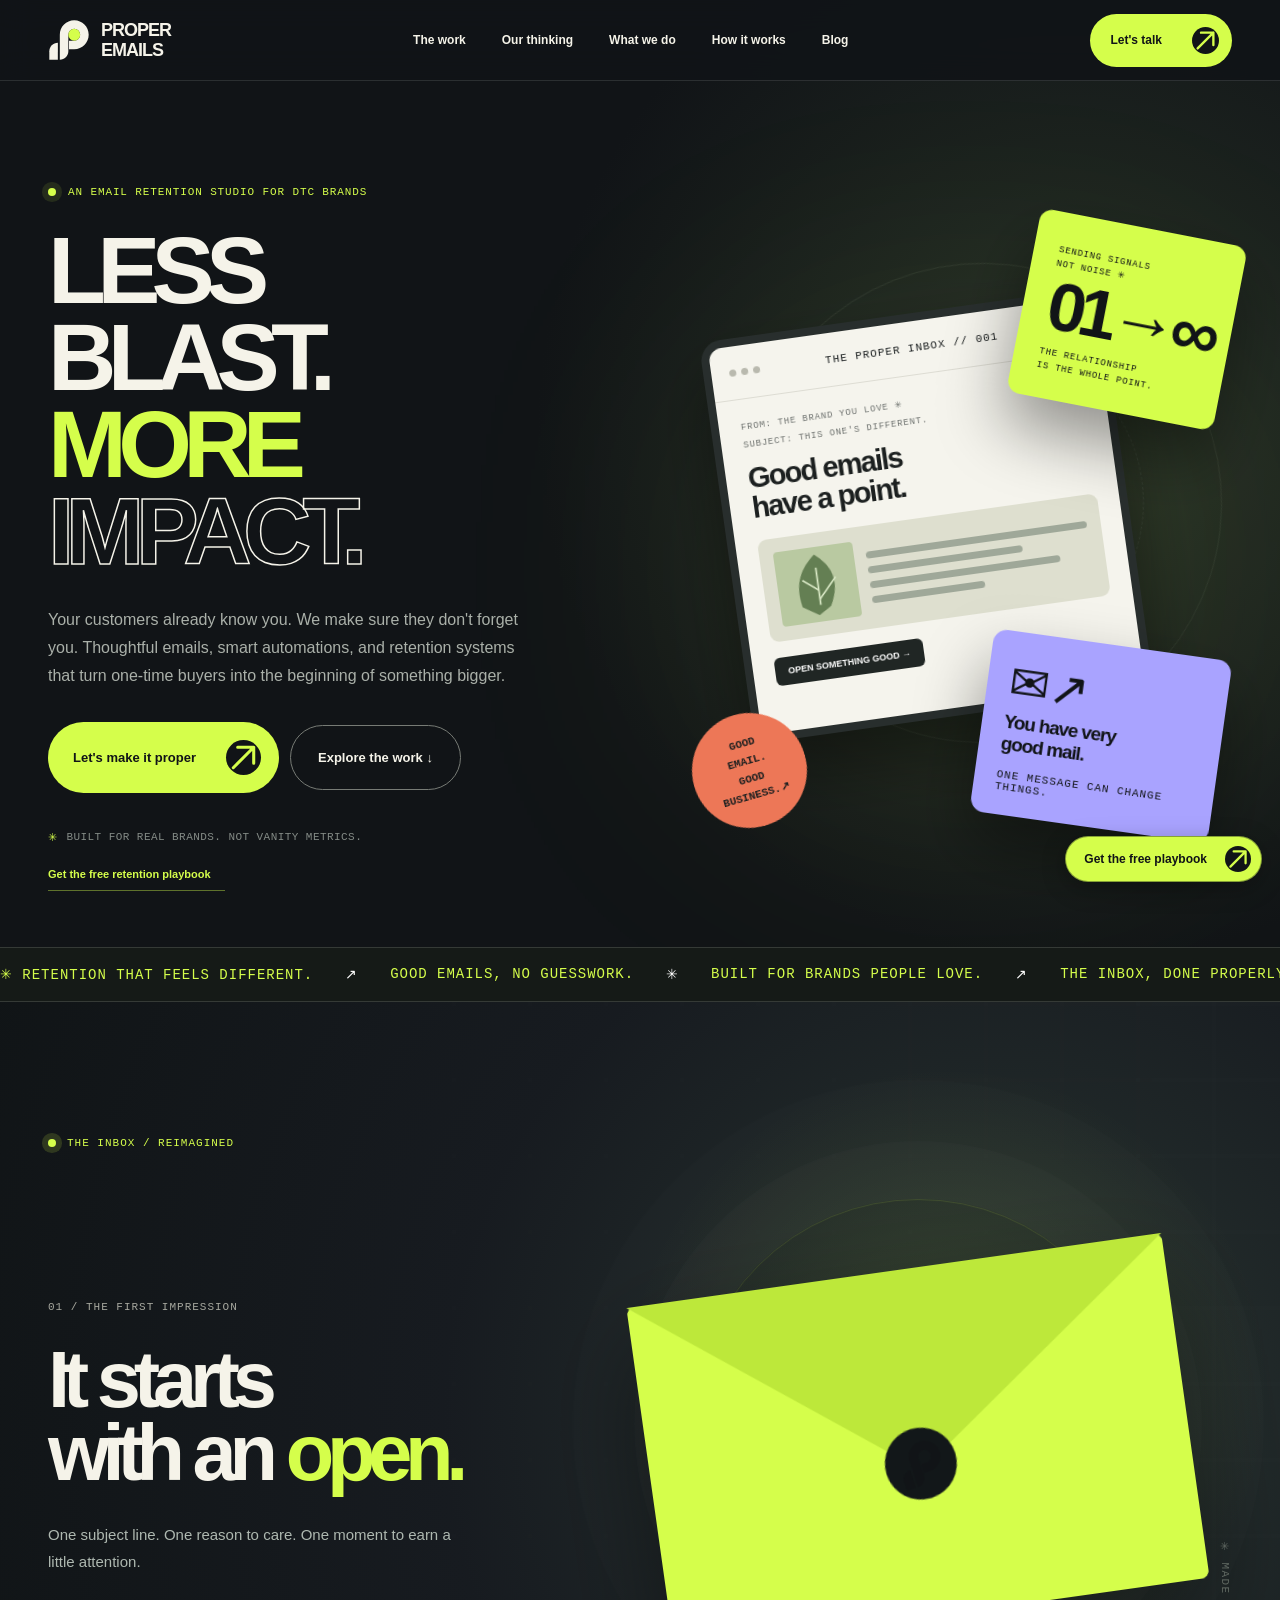
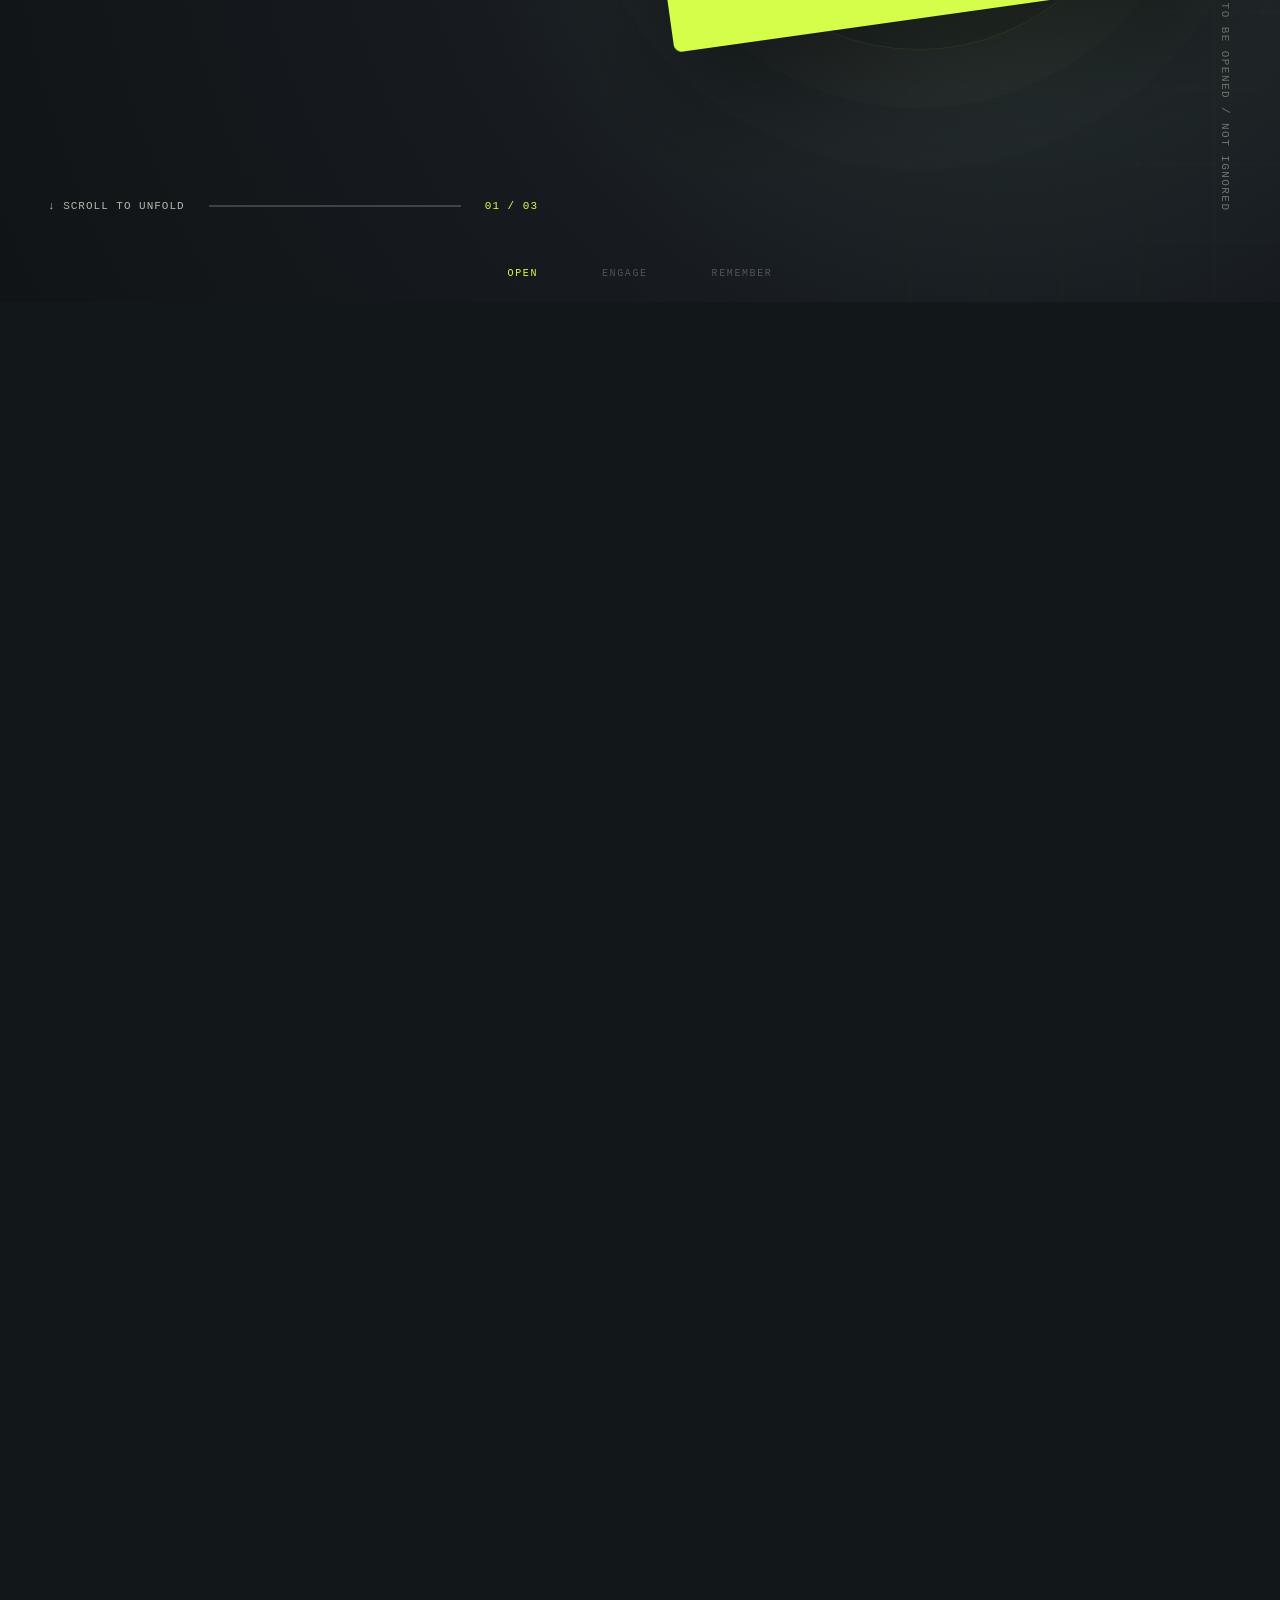
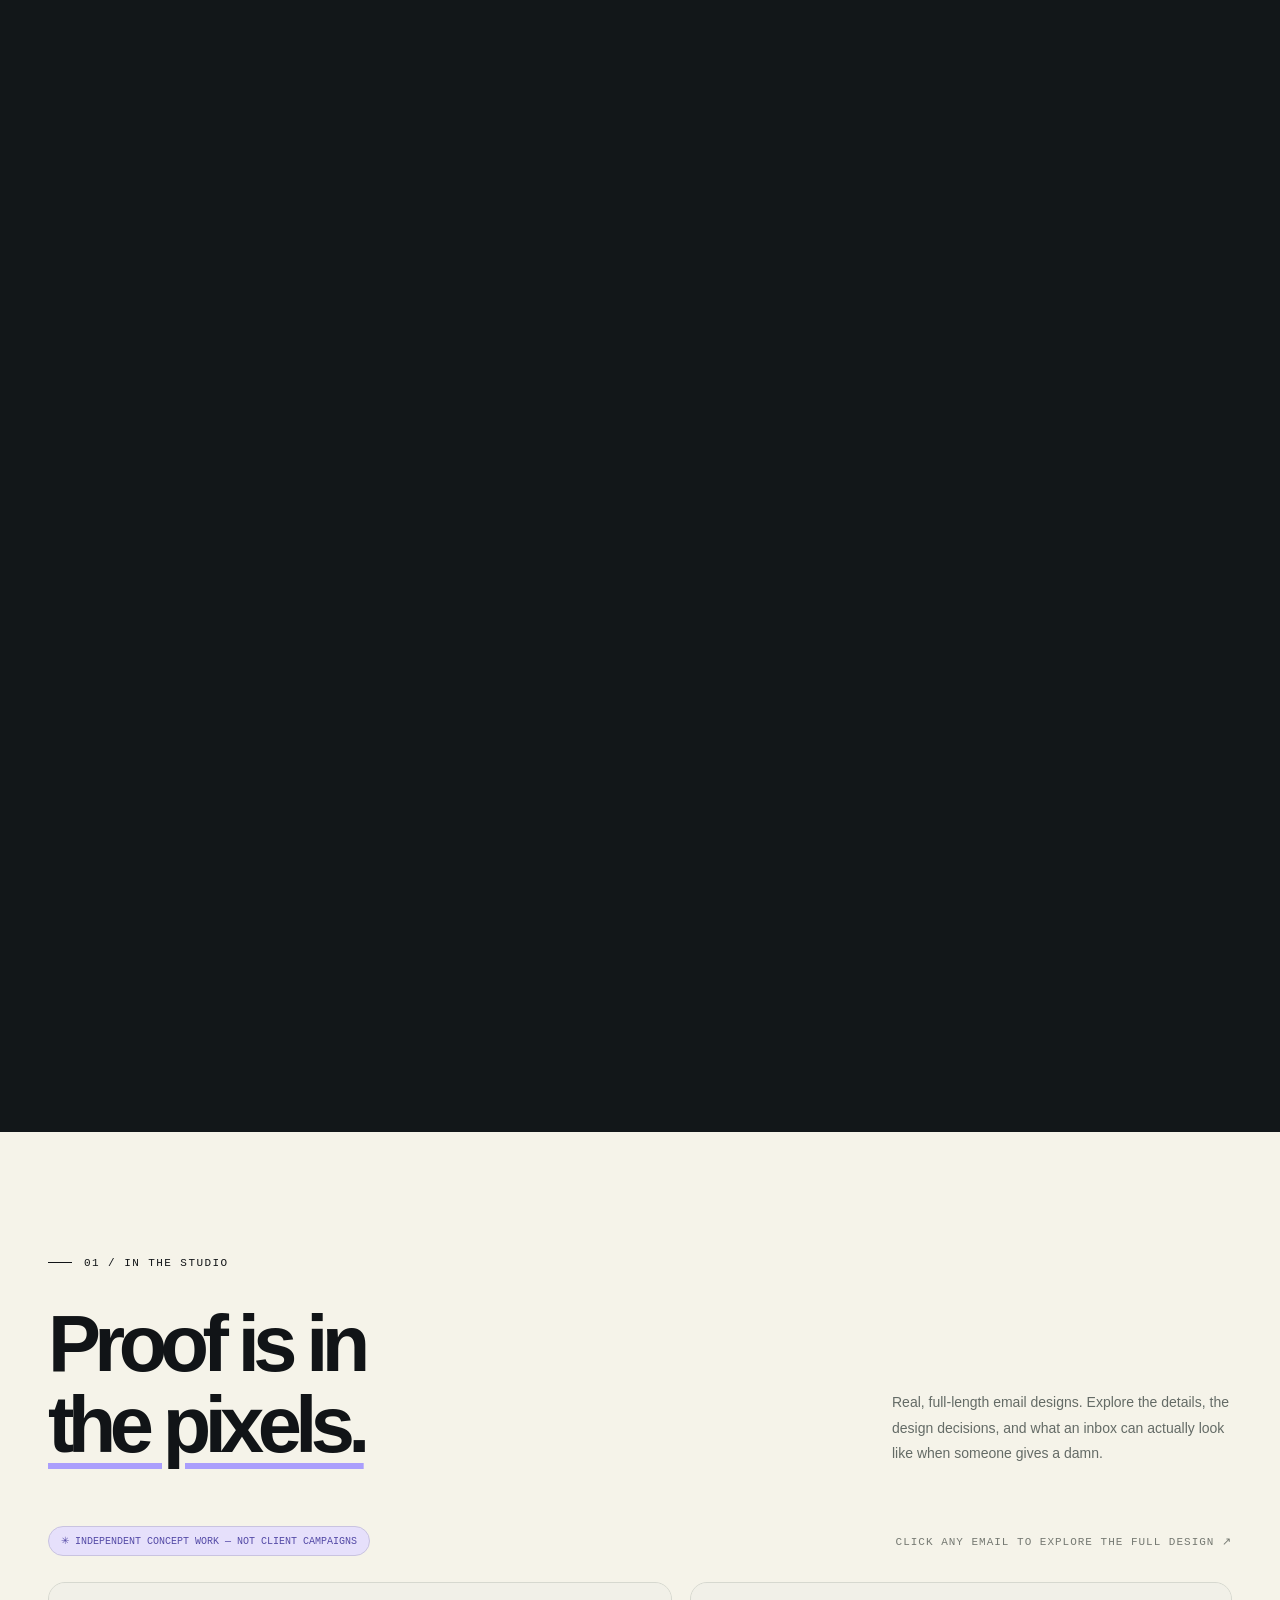
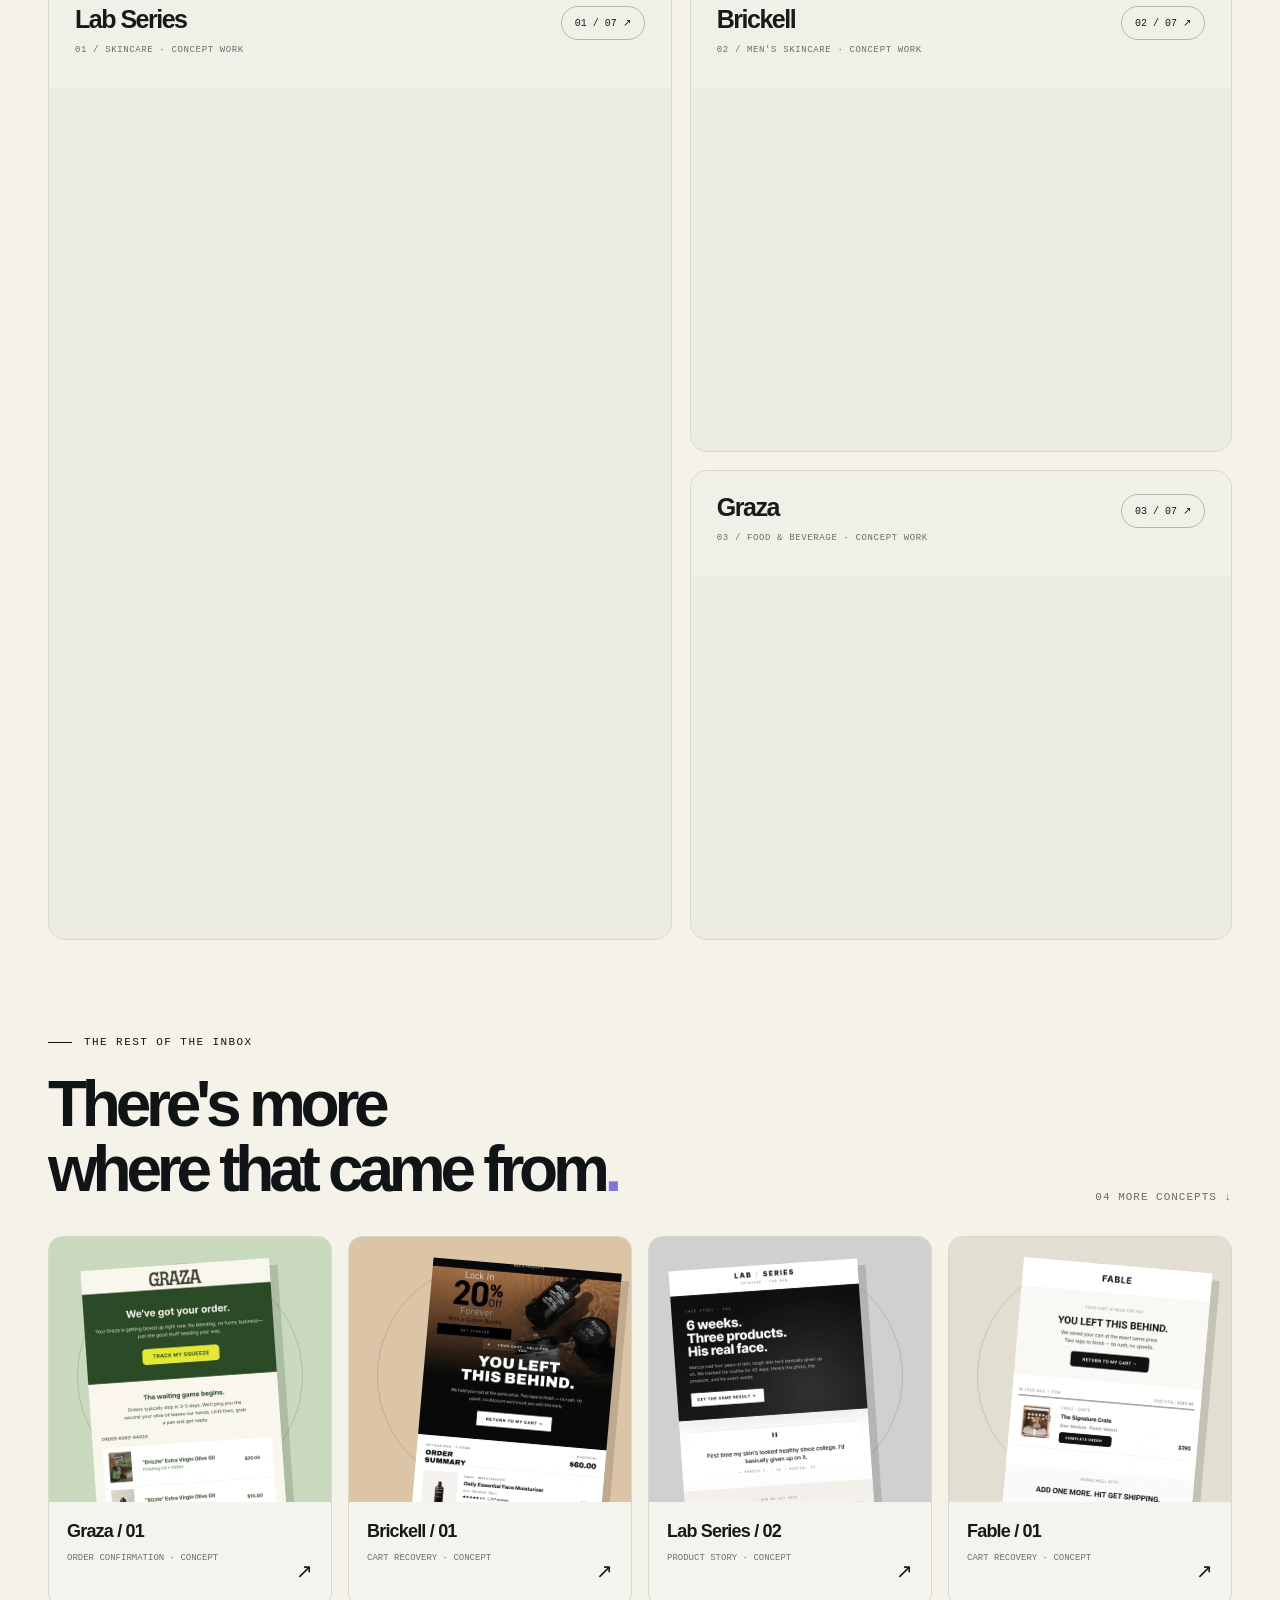
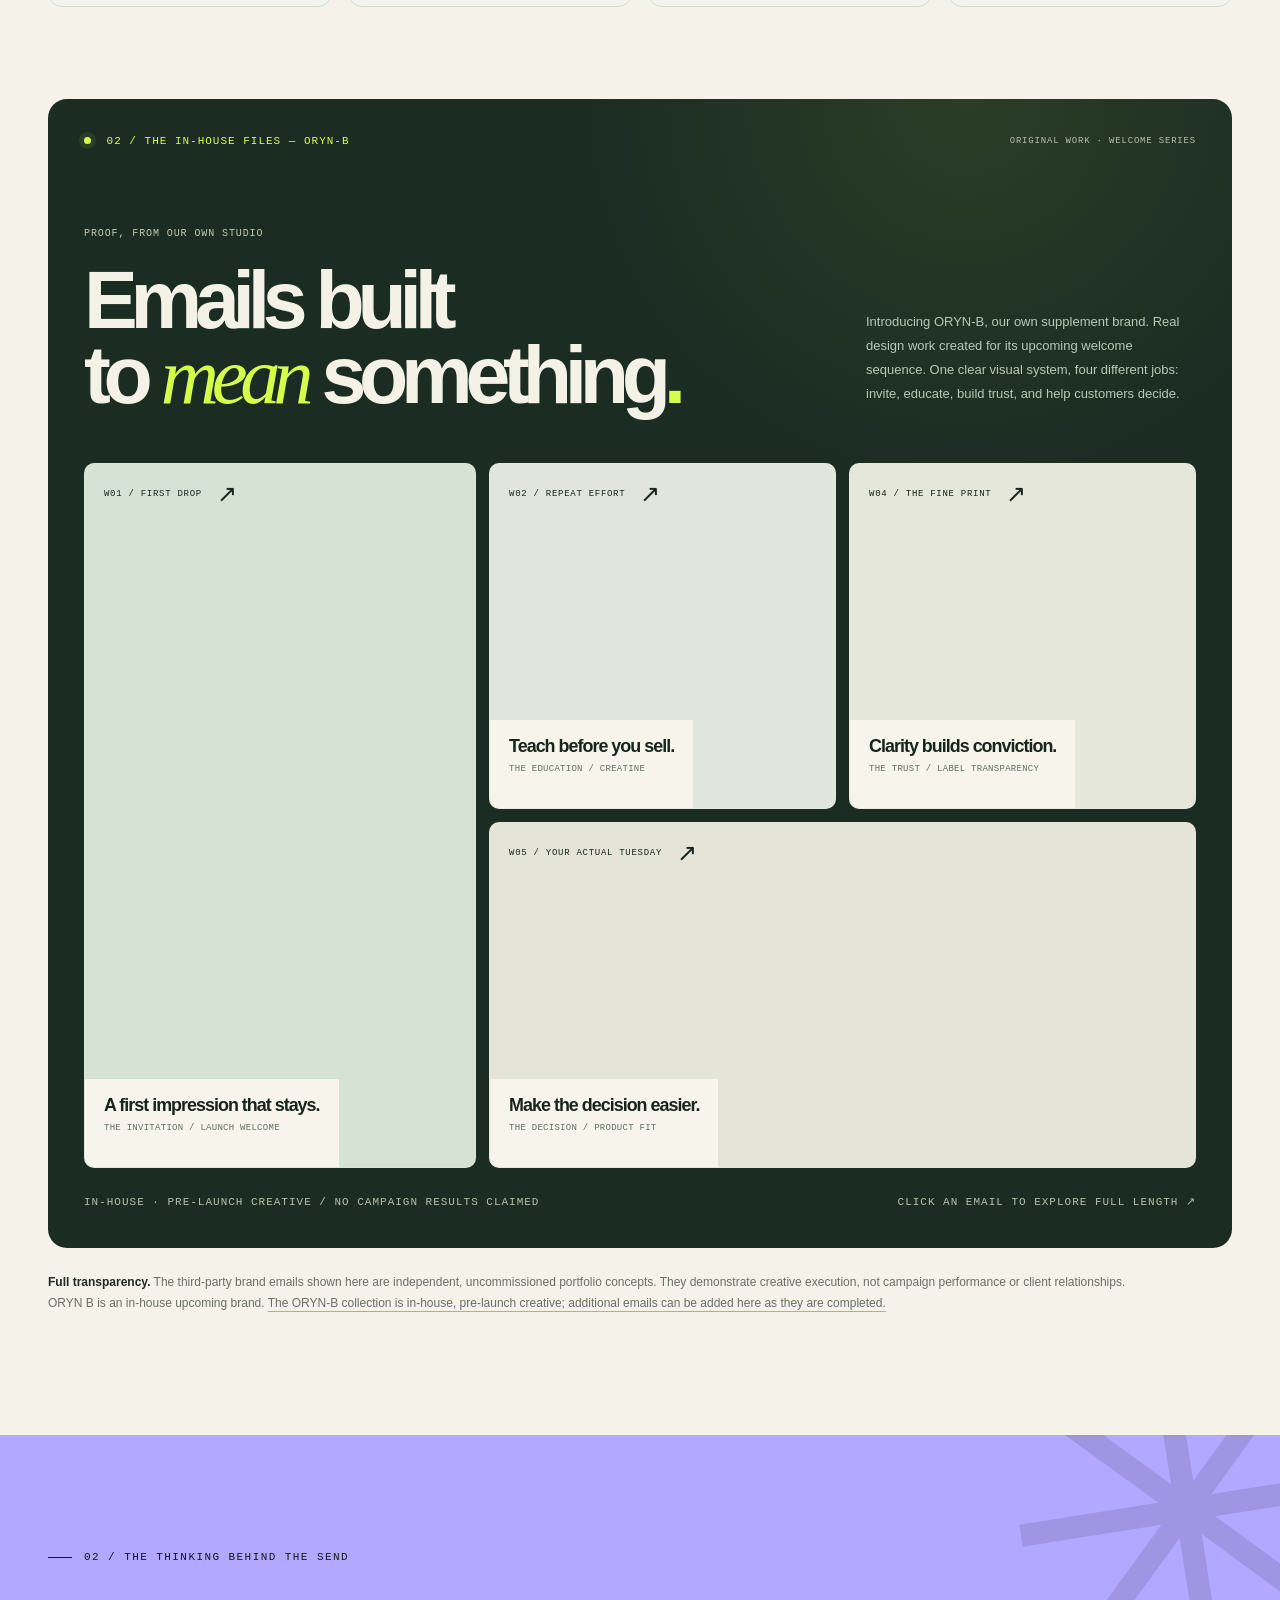
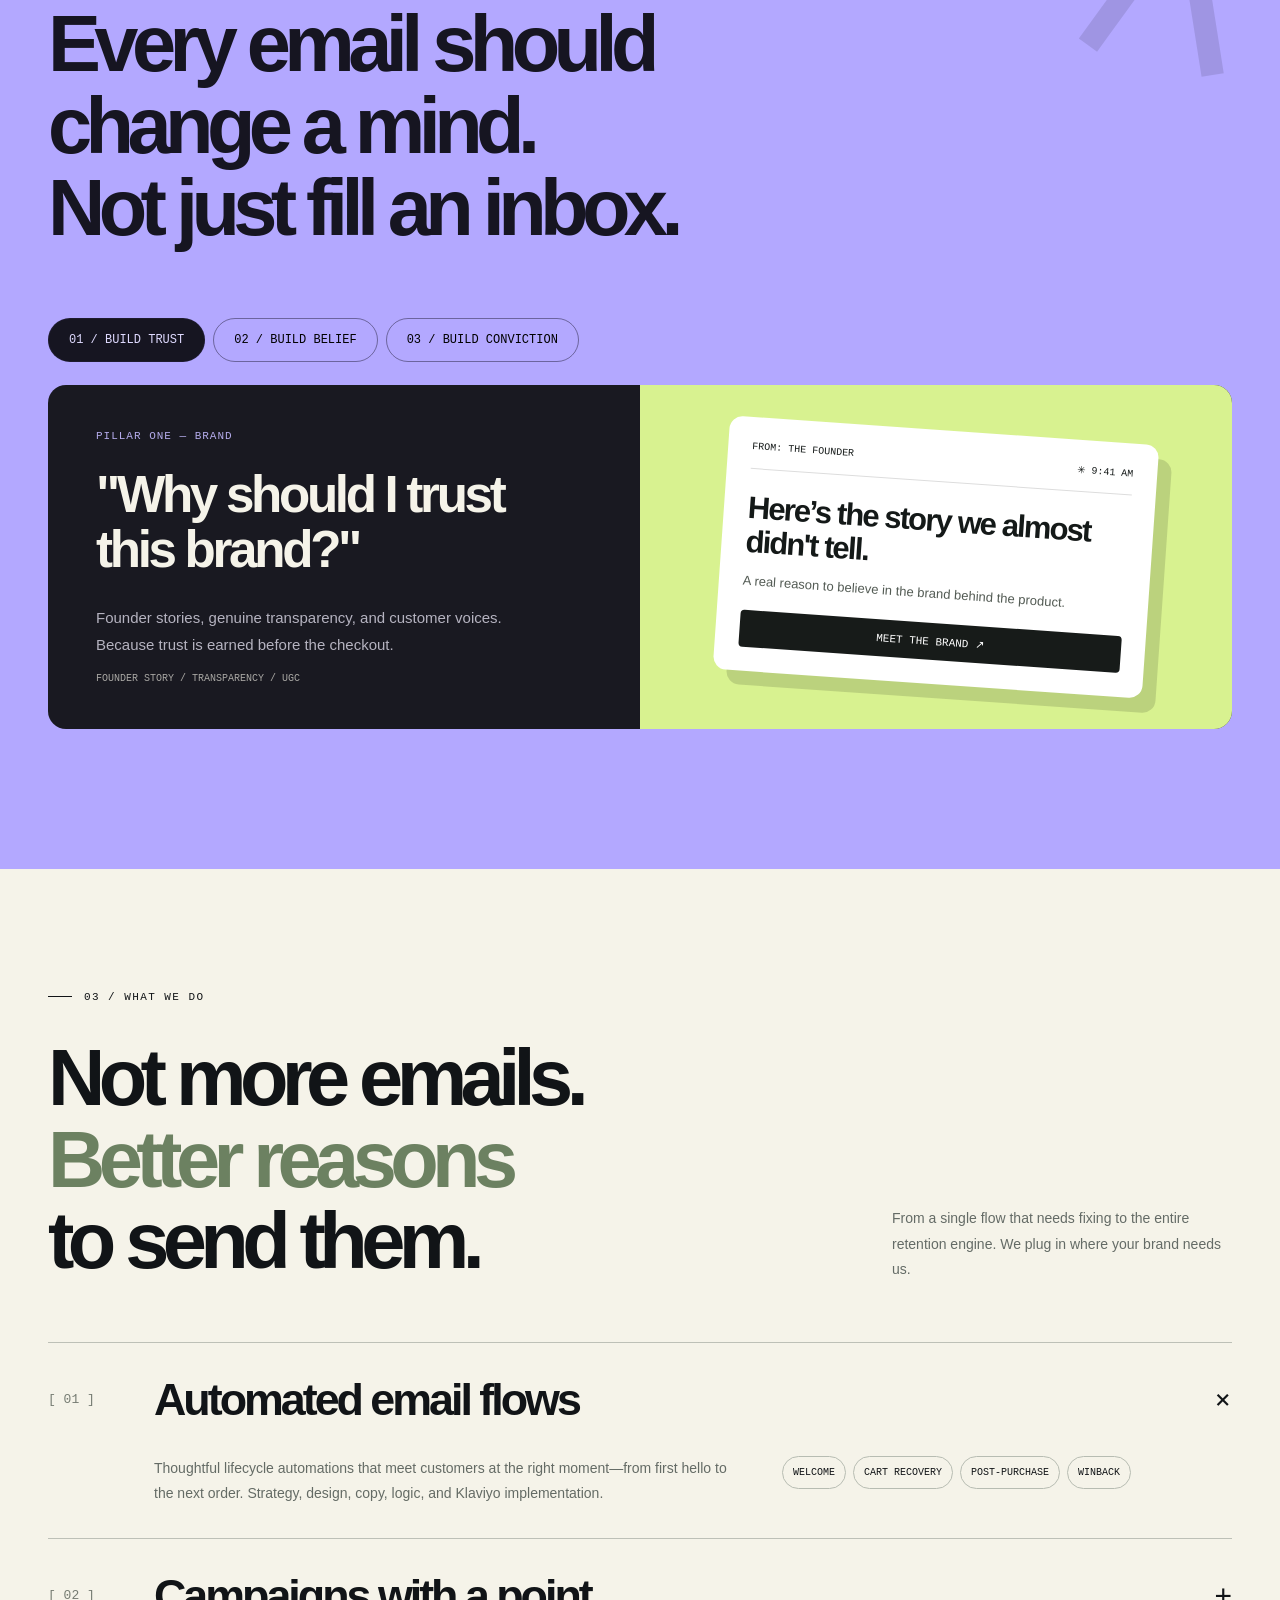
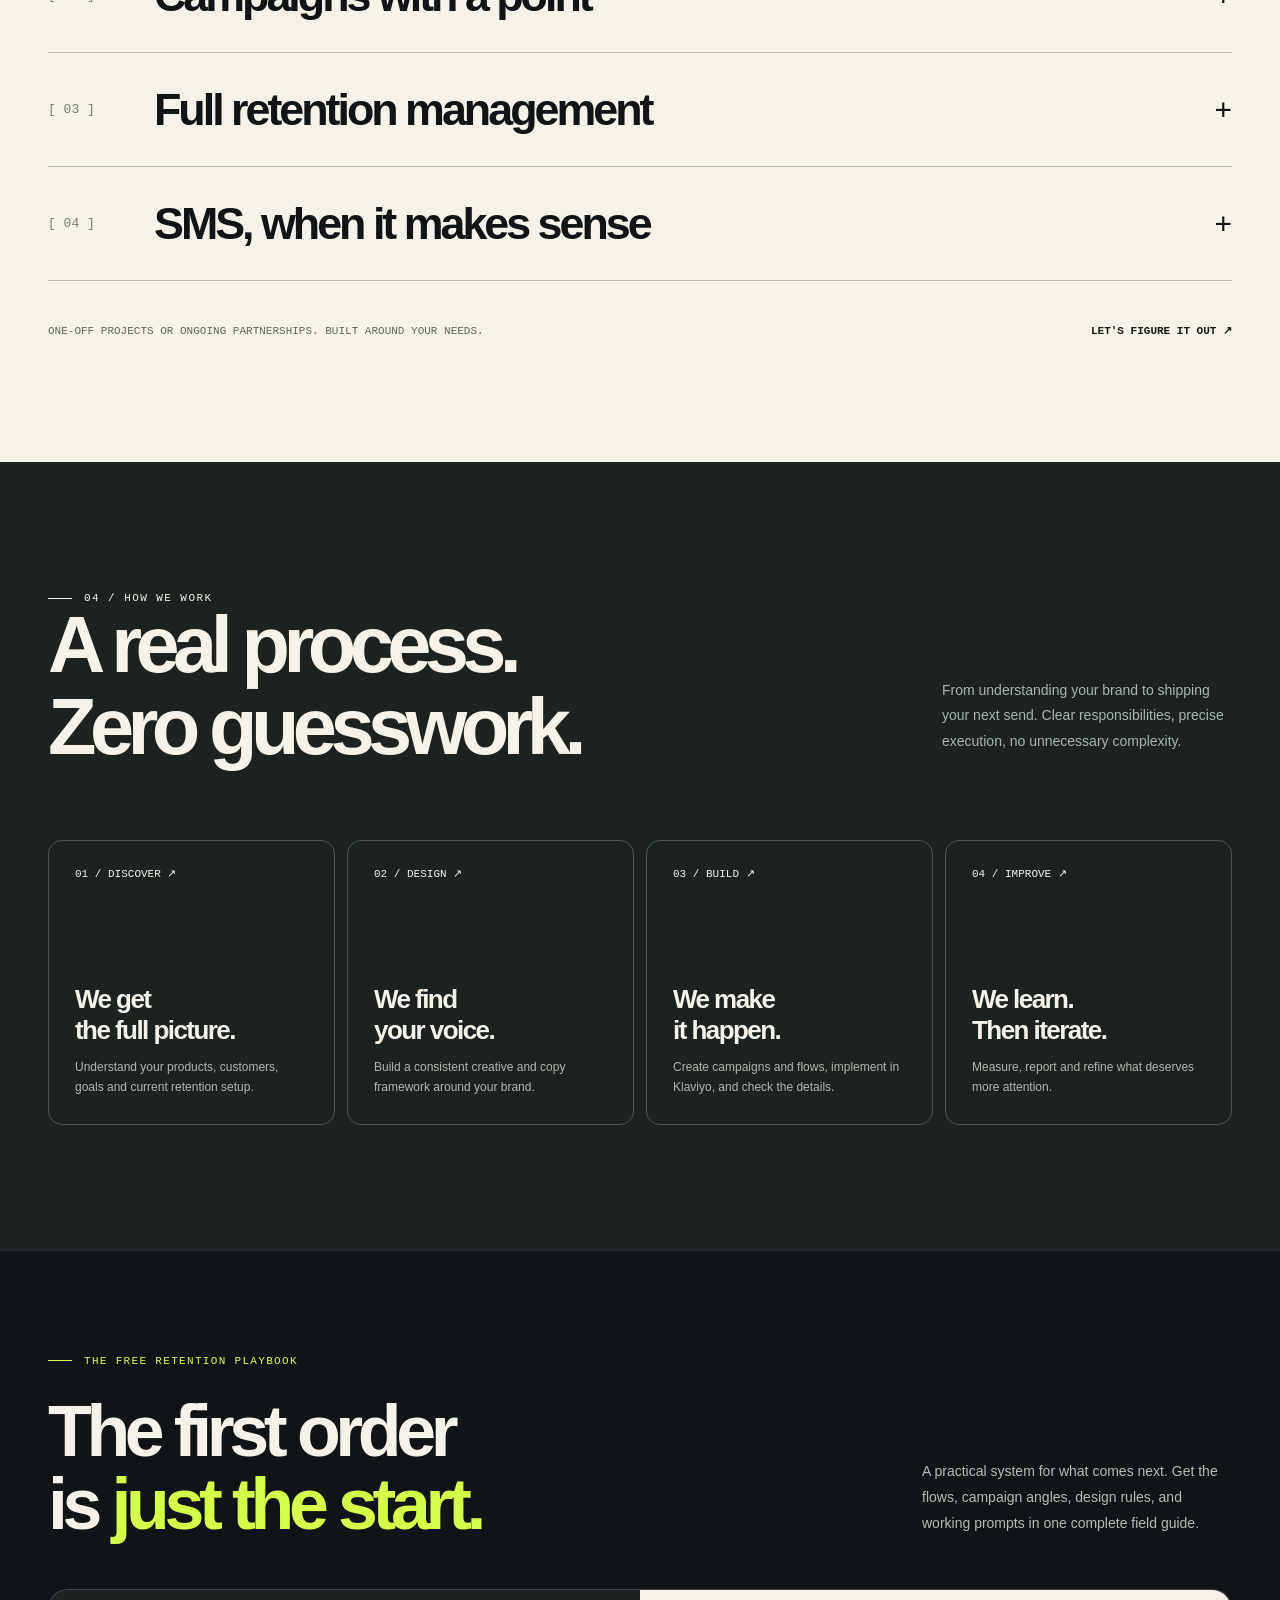
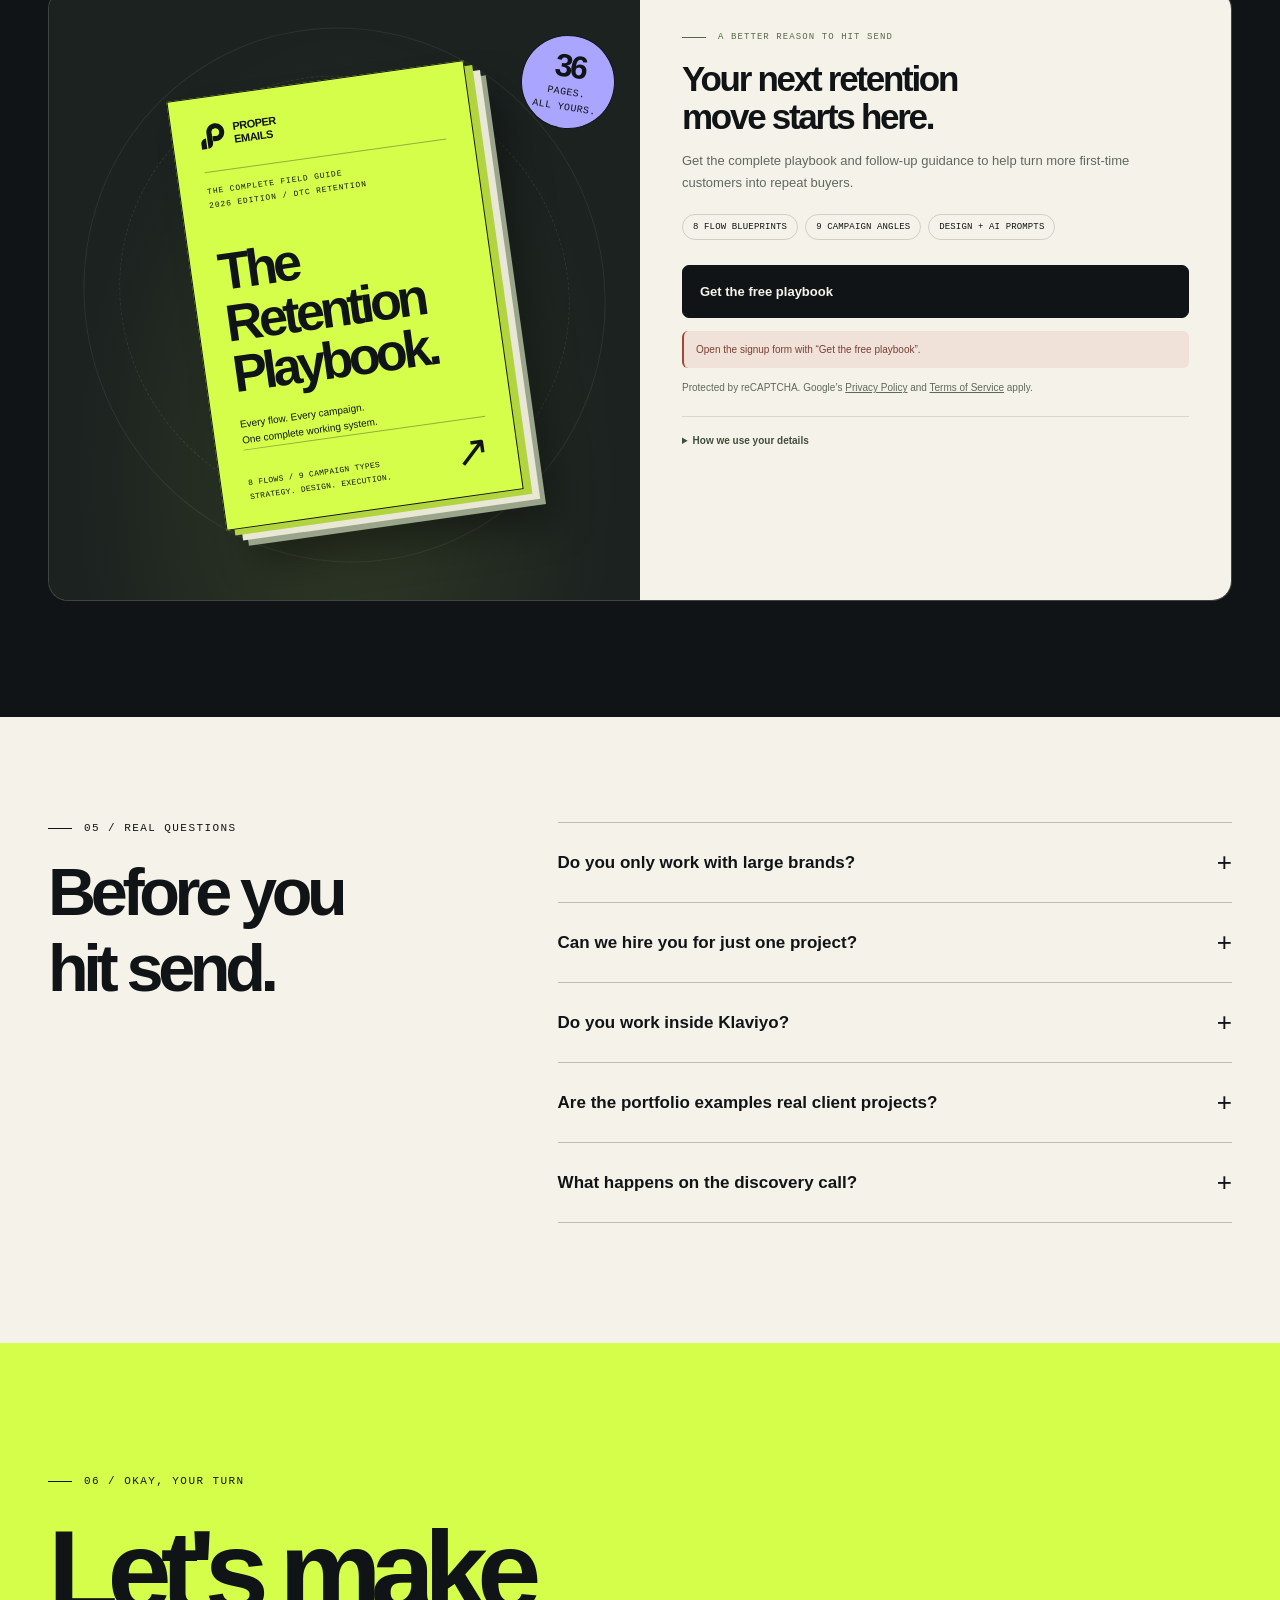
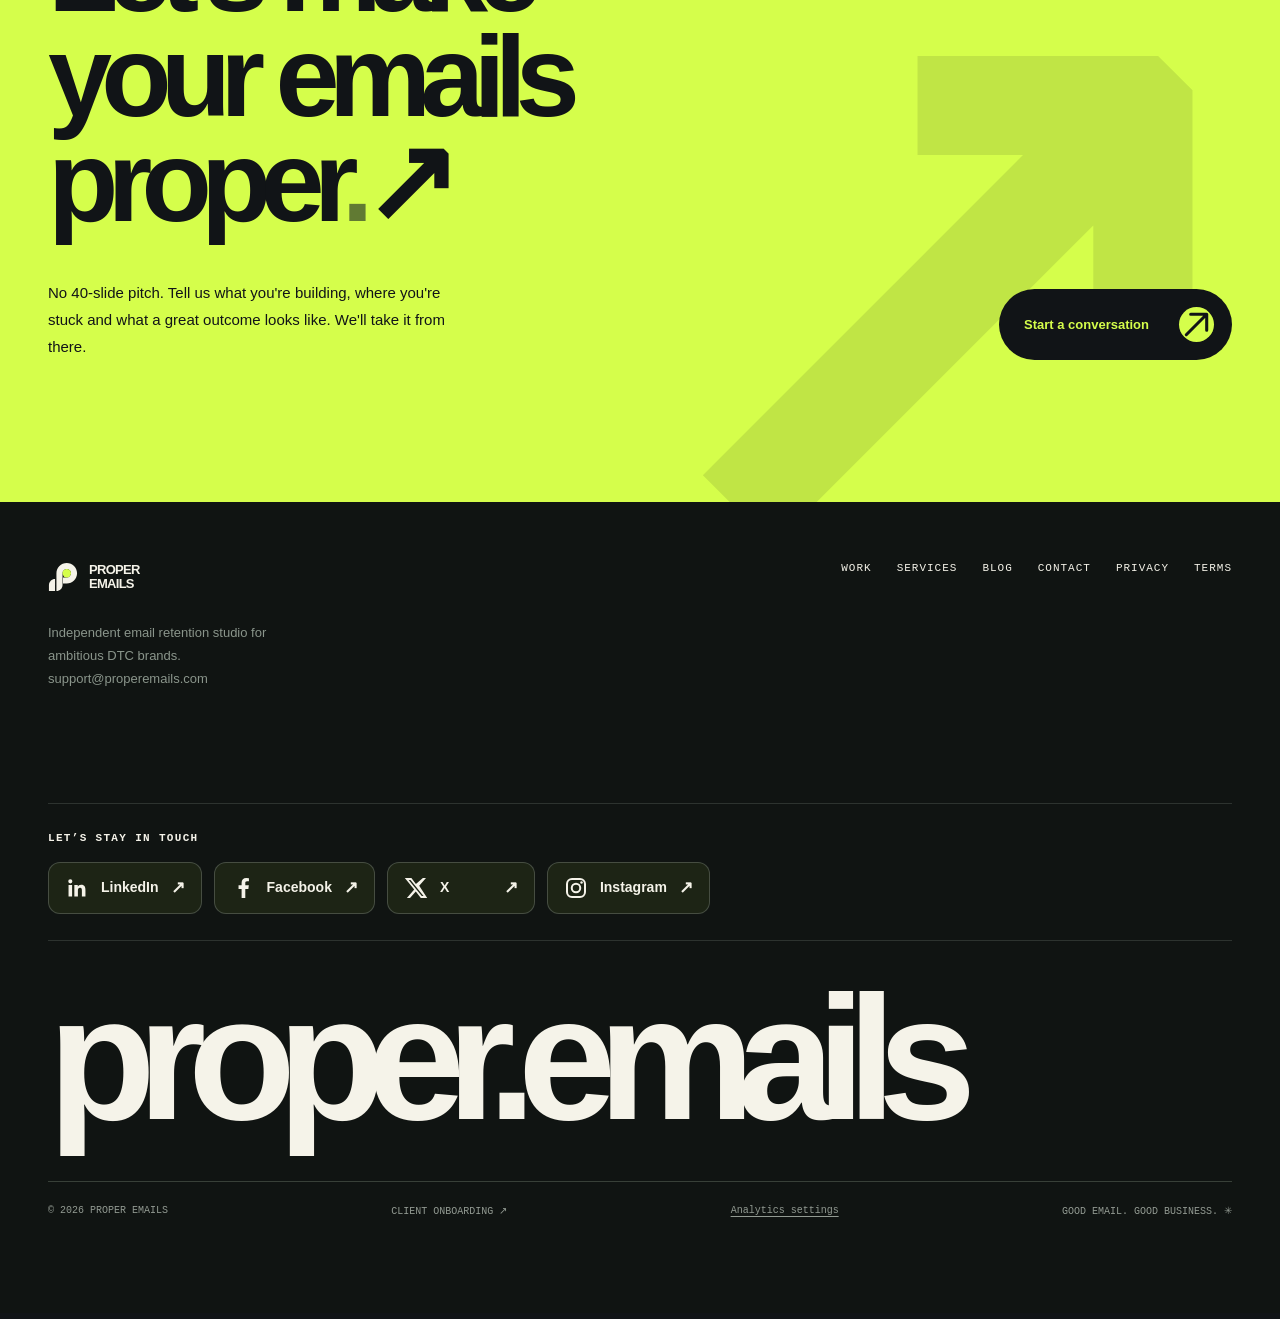
==== commit 9063c411: "Shorten playbook popup copy and use iOS-safe SVG CTA arrows" ====
--- a/index.html
+++ b/index.html
@@ -1,7 +1,9 @@
 <!doctype html>
 <html lang="en">
 <head>
-<meta charset="UTF-8"><meta name="referrer" content="strict-origin-when-cross-origin"><meta http-equiv="Content-Security-Policy" content="default-src 'self'; base-uri 'self'; object-src 'none'; script-src 'self' 'unsafe-inline' https://eomail5.com https://www.google.com/recaptcha/ https://www.gstatic.com/recaptcha/ https://www.googletagmanager.com; style-src 'self' 'unsafe-inline' https://fonts.googleapis.com; font-src 'self' https://fonts.gstatic.com; img-src 'self' data: https://gallery.eo.page https://www.gstatic.com/recaptcha/ https://www.googletagmanager.com https://*.google-analytics.com; connect-src 'self' https://formspree.io https://eomail5.com https://www.google.com/recaptcha/ https://www.googletagmanager.com https://*.google-analytics.com https://www.google.com; form-action https://formspree.io https://eomail5.com; frame-src https://www.google.com/recaptcha/ https://recaptcha.google.com/recaptcha/; upgrade-insecure-requests"><meta name="viewport" content="width=device-width,initial-scale=1"><meta name="theme-color" content="#111417">
+<script src="https://analytics.ahrefs.com/analytics.js" data-key="YZnZ1PcaZa8CDakNyFjhRw" async></script>
+
+<meta charset="UTF-8"><meta name="referrer" content="strict-origin-when-cross-origin"><meta http-equiv="Content-Security-Policy" content="default-src 'self'; base-uri 'self'; object-src 'none'; script-src 'self' 'unsafe-inline' https://analytics.ahrefs.com https://eomail5.com https://www.google.com/recaptcha/ https://www.gstatic.com/recaptcha/ https://www.googletagmanager.com; style-src 'self' 'unsafe-inline' https://fonts.googleapis.com; font-src 'self' https://fonts.gstatic.com; img-src 'self' data: https://gallery.eo.page https://www.gstatic.com/recaptcha/ https://www.googletagmanager.com https://*.google-analytics.com; connect-src 'self' https://analytics.ahrefs.com https://formspree.io https://eomail5.com https://www.google.com/recaptcha/ https://www.googletagmanager.com https://*.google-analytics.com https://www.google.com; form-action https://formspree.io https://eomail5.com; frame-src https://www.google.com/recaptcha/ https://recaptcha.google.com/recaptcha/; upgrade-insecure-requests"><meta name="viewport" content="width=device-width,initial-scale=1"><meta name="theme-color" content="#111417">
 <title>Proper Emails — The inbox, done properly.</title>
 <meta name="robots" content="index, follow">
 <meta name="description" content="Email retention strategy, copy, design and automation for DTC brands. Explore our email portfolio, download the free Retention Playbook and book a discovery call.">
@@ -15,7 +17,7 @@
 .philosophy{background:#b3a8ff;color:#161521;overflow:hidden;padding:116px 0 140px;position:relative}.philosophy:before{content:'✳';font:500 460px var(--sans);position:absolute;right:-100px;top:-185px;opacity:.12;transform:rotate(-9deg)}.philosophy .section-title{max-width:950px;margin:40px 0 70px}.pillar-tabs{display:flex;gap:8px;margin-bottom:23px;flex-wrap:wrap}.pillar-tab{border:1px solid #26223e80;background:transparent;padding:14px 20px;border-radius:50px;font:12px var(--mono);transition:background .2s}.pillar-tab.active{background:#161521;color:#dfdaff}.pillar-panel{display:grid;grid-template-columns:1fr 1fr;min-height:330px;background:#191921;color:#f5f3e9;border-radius:18px;overflow:hidden}.pillar-main{padding:45px 48px}.pillar-main .mono{color:#b5acec}.pillar-main h3{font-size:clamp(32px,4vw,62px);letter-spacing:-.065em;line-height:1.07;margin:26px 0}.pillar-main p{max-width:440px;font-size:15px;line-height:1.8;color:#b5b3c0}.pillar-display{background:#d8f290;color:#152019;padding:32px 36px;display:flex;justify-content:center;align-items:center}.message-card{background:#fff;width:100%;max-width:430px;padding:24px;border-radius:13px;box-shadow:14px 14px 0 #0002;transform:rotate(4deg);color:#141918}.message-card .topline{display:flex;justify-content:space-between;border-bottom:1px solid #ddd;padding-bottom:15px;font:10px var(--mono)}.message-card h4{font-size:31px;line-height:1.1;letter-spacing:-.06em;margin:22px 0 12px}.message-card .sub{font-size:13px;line-height:1.5;color:#535b54}.message-card .foot{background:#171b19;color:#fff;border-radius:4px;padding:12px;margin-top:19px;font:11px var(--mono);text-align:center}.pillartiny{font:10px var(--mono);opacity:.65}
 .services{background:var(--cream);color:var(--ink);padding:122px 0 125px}.service-list{margin-top:55px;border-top:1px solid #bdc0b7}.service-item{border-bottom:1px solid #bdc0b7}.service-toggle{display:grid;grid-template-columns:90px 1fr auto;align-items:center;width:100%;padding:31px 0;background:transparent;border:0;text-align:left;color:var(--ink);gap:16px}.service-toggle .no{font:13px var(--mono);color:#767c73}.service-toggle h3{font-size:clamp(28px,3.5vw,49px);letter-spacing:-.067em;margin:0}.service-toggle .plus{font-size:30px;font-weight:300;transition:transform .25s}.service-item.open .plus{transform:rotate(45deg)}.service-detail{max-height:0;overflow:hidden;transition:max-height .35s}.service-item.open .service-detail{max-height:300px}.service-detail-inner{padding:0 58px 32px 106px;display:grid;grid-template-columns:1.2fr .8fr;gap:40px}.service-detail-inner p{color:#646b65;line-height:1.8;font-size:14px;margin:0}.service-detail-inner .tags{display:flex;flex-wrap:wrap;gap:7px}.service-detail-inner .tags span{font:10px var(--mono);padding:10px;border-radius:50px;border:1px solid #b7bcb2;height:max-content}.services-foot{display:flex;align-items:center;justify-content:space-between;gap:25px;margin-top:43px;font:11px var(--mono);color:#60675e}.services-foot a{color:#151a17;font-weight:800}
 .process{background:#1b2220;color:var(--cream);padding:130px 0 125px;position:relative;overflow:hidden}.process-top{display:flex;justify-content:space-between;gap:35px;align-items:end;margin-bottom:72px}.process-top .section-title{max-width:930px}.process-top p{max-width:290px;font-size:14px;color:#abb4ad;line-height:1.8}.process-grid{display:grid;grid-template-columns:repeat(4,1fr);gap:12px}.process-step{min-height:285px;border:1px solid #4a564d;border-radius:14px;padding:26px;display:flex;flex-direction:column;justify-content:space-between;transition:background .25s,color .25s}.process-step:hover{background:var(--lime);color:var(--ink)}.process-step .num{font:11px var(--mono)}.process-step h3{font-size:26px;letter-spacing:-.06em;line-height:1.2;margin:0 0 12px}.process-step p{font-size:12px;line-height:1.65;opacity:.7;margin:0}
-.callout{background:var(--lime);color:var(--ink);padding:132px 0 142px;overflow:hidden;position:relative}.callout:before{content:'↗';position:absolute;right:1%;bottom:-180px;font-size:min(75vw,800px);font-weight:700;opacity:.1;line-height:1}.callout h2{font-size:clamp(65px,9vw,157px);line-height:.91;letter-spacing:-.094em;max-width:1100px;margin:32px 0 45px}.callout-bottom{display:flex;align-items:end;justify-content:space-between;gap:25px}.callout p{max-width:410px;font-size:15px;line-height:1.8;margin:0}.callout .btn{background:var(--ink);color:var(--lime)}.callout .btn .icon{background:var(--lime);color:var(--ink)}.faq{background:var(--cream);color:var(--ink);padding:105px 0 120px}.faq-layout{display:grid;grid-template-columns:.8fr 1.2fr;gap:60px}.faq h2{font-size:clamp(50px,5.2vw,80px);letter-spacing:-.08em;margin:20px 0}.faq details{border-bottom:1px solid #bbc0b6;padding:24px 0}.faq details:first-child{border-top:1px solid #bbc0b6}.faq summary{cursor:pointer;list-style:none;display:flex;justify-content:space-between;align-items:center;font-weight:750;font-size:17px;gap:15px}.faq summary::-webkit-details-marker{display:none}.faq summary:after{content:'+';font-size:26px;font-weight:300}.faq details[open] summary:after{content:'−'}.faq details p{margin:15px 25px 0 0;color:#6b726a;line-height:1.8;font-size:14px}.footer{background:#101412;color:var(--cream);padding:60px 0 34px}.footer-main{display:flex;justify-content:space-between;gap:30px;align-items:start;padding-bottom:75px}.footer-word{font-size:clamp(70px,13.8vw,235px);font-weight:800;letter-spacing:-.104em;line-height:1.05;border-bottom:1px solid #384038;padding-bottom:30px;white-space:nowrap}.footer-bottom{display:flex;justify-content:space-between;flex-wrap:wrap;gap:20px;padding-top:23px;font:10px var(--mono);color:#929a92}.footer-links{display:flex;gap:25px}.footer-links a:hover{color:var(--lime)}.demo-ribbon{position:fixed;bottom:22px;left:22px;background:#ed7757;color:#151515;z-index:45;border-radius:6px;padding:10px 13px;font:10px var(--mono);letter-spacing:.05em;box-shadow:0 8px 25px #0002}
+.callout{background:var(--lime);color:var(--ink);padding:132px 0 142px;overflow:hidden;position:relative}.callout:before{content:'↗︎';position:absolute;right:1%;bottom:-180px;font-size:min(75vw,800px);font-weight:700;opacity:.1;line-height:1}.callout h2{font-size:clamp(65px,9vw,157px);line-height:.91;letter-spacing:-.094em;max-width:1100px;margin:32px 0 45px}.callout-bottom{display:flex;align-items:end;justify-content:space-between;gap:25px}.callout p{max-width:410px;font-size:15px;line-height:1.8;margin:0}.callout .btn{background:var(--ink);color:var(--lime)}.callout .btn .icon{background:var(--lime);color:var(--ink)}.faq{background:var(--cream);color:var(--ink);padding:105px 0 120px}.faq-layout{display:grid;grid-template-columns:.8fr 1.2fr;gap:60px}.faq h2{font-size:clamp(50px,5.2vw,80px);letter-spacing:-.08em;margin:20px 0}.faq details{border-bottom:1px solid #bbc0b6;padding:24px 0}.faq details:first-child{border-top:1px solid #bbc0b6}.faq summary{cursor:pointer;list-style:none;display:flex;justify-content:space-between;align-items:center;font-weight:750;font-size:17px;gap:15px}.faq summary::-webkit-details-marker{display:none}.faq summary:after{content:'+';font-size:26px;font-weight:300}.faq details[open] summary:after{content:'−'}.faq details p{margin:15px 25px 0 0;color:#6b726a;line-height:1.8;font-size:14px}.footer{background:#101412;color:var(--cream);padding:60px 0 34px}.footer-main{display:flex;justify-content:space-between;gap:30px;align-items:start;padding-bottom:75px}.footer-word{font-size:clamp(70px,13.8vw,235px);font-weight:800;letter-spacing:-.104em;line-height:1.05;border-bottom:1px solid #384038;padding-bottom:30px;white-space:nowrap}.footer-bottom{display:flex;justify-content:space-between;flex-wrap:wrap;gap:20px;padding-top:23px;font:10px var(--mono);color:#929a92}.footer-links{display:flex;gap:25px}.footer-links a:hover{color:var(--lime)}.demo-ribbon{position:fixed;bottom:22px;left:22px;background:#ed7757;color:#151515;z-index:45;border-radius:6px;padding:10px 13px;font:10px var(--mono);letter-spacing:.05em;box-shadow:0 8px 25px #0002}
 /* Qualification modal */.modal{position:fixed;inset:0;display:none;align-items:center;justify-content:center;background:rgba(5,10,8,.79);backdrop-filter:blur(12px);z-index:80;padding:22px;overflow:auto}.modal.active{display:flex}.modal-card{width:min(640px,100%);background:#f5f3e9;color:var(--ink);border-radius:19px;box-shadow:0 25px 130px #0008;max-height:95vh;overflow:auto}.modal-top{padding:23px 30px;border-bottom:1px solid #d8dbd0;display:flex;align-items:center;justify-content:space-between}.modal-top .mono{color:#59635b}.modal-x{border:1px solid #d1d5ca;border-radius:50%;background:transparent;width:35px;height:35px;font-size:19px}.progress{height:4px;background:#dddcd1}.progress-bar{height:100%;background:#83b545;width:20%;transition:width .3s}.modal-content{padding:34px 36px 36px}.modal-content h3{font-size:clamp(29px,5vw,44px);letter-spacing:-.07em;line-height:1.12;margin:14px 0 14px}.modal-content p{color:#6e756c;font-size:13px;line-height:1.8}.choice-grid{display:grid;grid-template-columns:1fr 1fr;gap:10px;margin-top:25px}.choice{border:1px solid #c3c8bf;background:#fff;border-radius:9px;padding:18px 15px;text-align:left;font-size:13px;font-weight:700;transition:.2s}.choice:hover,.choice.selected{border-color:#1d2820;background:#dcf59c}.field{width:100%;padding:16px;border:1px solid #c3c8bf;background:#fff;border-radius:8px;margin:17px 0 8px;font-size:14px}.modal-bottom{display:flex;justify-content:space-between;align-items:center;gap:10px;margin-top:25px}.small-btn{border:0;background:var(--ink);color:var(--cream);border-radius:99px;padding:15px 21px;font-weight:800;font-size:12px}.small-btn.secondary{background:transparent;color:#575f56;border:1px solid #c6cabe}.small-btn:disabled{opacity:.36;cursor:not-allowed}.summary-box{background:white;border:1px solid #ccd2c4;border-radius:10px;padding:21px;margin:20px 0}.summary-box div{display:flex;justify-content:space-between;gap:14px;font-size:12px;padding:10px 0;border-bottom:1px solid #e9ebe5}.summary-box div:last-child{border:0}.summary-box strong{max-width:60%;text-align:right}.pending{background:#fff2d1;color:#8a5715;border-radius:8px;padding:15px;font-size:12px;line-height:1.7}.modal a{text-decoration:underline}
 /* Onboarding experience */.onboard{display:none;background:var(--cream);color:var(--ink);min-height:100vh;padding-top:150px}.onboard.active{display:block}.onboard-title{font-size:clamp(62px,8.5vw,137px);letter-spacing:-.095em;line-height:.96;margin:25px 0 30px}.onboard-head{display:grid;grid-template-columns:1.1fr .9fr;gap:40px;align-items:end;padding-bottom:85px}.onboard-head p{max-width:410px;font-size:16px;line-height:1.8;color:#5e675e}.onboard-grid{display:grid;grid-template-columns:repeat(3,1fr);gap:15px;padding-bottom:80px}.onboard-tile{min-height:325px;background:#fff;border-radius:13px;padding:29px;display:flex;flex-direction:column;justify-content:space-between;border:1px solid #e5e7de;transition:transform .2s}.onboard-tile:hover{transform:translateY(-4px)}.onboard-tile:nth-child(2){background:#d5fe4b}.onboard-tile:nth-child(3){background:#b3a8ff}.onboard-tile h3{font-size:34px;letter-spacing:-.07em;line-height:1.1;margin:0 0 15px}.onboard-tile p{font-size:13px;line-height:1.7;color:#505950}.onboard-tile .number{font:12px var(--mono)}.onboard-tile .tag{font:11px var(--mono);border:1px solid #111417;border-radius:50px;padding:10px 13px;width:max-content}.onboard-timeline{background:#1c2420;color:#f6f5ed;padding:96px 0}.timeline{display:grid;grid-template-columns:repeat(4,1fr);gap:10px;margin-top:50px}.timeline>div{border-top:1px solid #879286;padding-top:18px}.timeline b{font:11px var(--mono);color:var(--lime)}.timeline h3{font-size:22px;letter-spacing:-.05em;margin:16px 0 10px}.timeline p{font-size:12px;line-height:1.7;color:#abb6ad}.onboard-note{background:#e8e7db;padding:75px 0}.onboard-note p{max-width:750px;color:#60675e;line-height:1.8}.back-home{display:flex;align-items:center;gap:8px;font:11px var(--mono)}.portal-form{padding:25px;background:white;border-radius:12px;border:1px solid #dfe1d7}.portal-form input{padding:13px 14px;border:1px solid #d3d6cc;border-radius:7px;min-width:0;width:100%;margin:8px 0 12px}.portal-form button{background:#111417;color:#fff;padding:14px 20px;border:0;border-radius:99px;font-size:12px}
 .reveal{opacity:0;transform:translateY(30px);transition:transform .75s cubic-bezier(.2,.9,.25,1),opacity .75s}.reveal.show{opacity:1;transform:translateY(0)}@media(max-width:1100px){.hero-grid{grid-template-columns:1fr 1fr}.hero h1{font-size:clamp(65px,7vw,100px)}.hero-art{height:530px}.stat-card{right:-15px}.container{width:min(1440px,calc(100% - 62px))}}@media(max-width:800px){.container{width:calc(100% - 38px)}.nav{height:70px}.nav-links{display:none;position:absolute;top:70px;left:0;right:0;background:#161a18;padding:25px;flex-direction:column;align-items:stretch;gap:24px}.nav-links.open{display:flex}.nav .book-nav{margin-left:auto}.menu-btn{display:block}.hero{padding-top:130px;min-height:auto}.hero-grid{grid-template-columns:1fr;gap:10px}.hero h1{font-size:clamp(67px,14vw,105px)}.hero-art{height:480px;margin:5px auto 25px;width:100%;max-width:600px}.inbox-shell{top:12%;left:8%;width:77%;height:330px}.inbox-content{padding:14px}.inbox-content h4{font-size:24px}.message-preview{margin-top:10px}.stat-card{transform:rotate(9deg) scale(.84);transform-origin:top right}.card-float{right:0;bottom:2%;transform:rotate(9deg) scale(.82);transform-origin:bottom right}.mini-sticker{left:2%;bottom:1%}.section-top{padding-top:95px}.section-header,.work-foot,.process-top,.callout-bottom{flex-direction:column;align-items:start}.section-header h2,.section-title{font-size:clamp(54px,10vw,79px)}.work-grid{grid-template-columns:1fr}.work-card.tall{min-height:700px;grid-row:auto}.work-card{min-height:480px}.work-card.compact .email-mock{min-height:340px}.pillar-panel{grid-template-columns:1fr}.pillar-main{padding:32px}.pillar-display{min-height:340px}.service-toggle{grid-template-columns:45px 1fr auto;padding:25px 0}.service-detail-inner{padding-left:60px;grid-template-columns:1fr;gap:20px}.process-grid,.onboard-grid{grid-template-columns:repeat(2,1fr)}.faq-layout{grid-template-columns:1fr;gap:30px}.footer-word{font-size:clamp(56px,13vw,135px)}.onboard-head{grid-template-columns:1fr}.timeline{grid-template-columns:repeat(2,1fr)}}@media(max-width:500px){.nav .book-nav{padding:10px 10px 10px 14px;font-size:10px;gap:7px}.nav .arrow-circ{width:25px;height:25px}.logo{font-size:20px}.logo-mark{width:36px;height:36px;font-size:23px}.hero h1{font-size:clamp(55px,14.2vw,78px)}.hero-copy{font-size:14px}.hero-art{height:385px}.inbox-shell{height:270px;border-width:5px}.inbox-header{padding:11px}.inbox-content h4{font-size:17px}.inbox-content{padding:10px}.message-preview{grid-template-columns:55px 1fr;padding:7px}.tiny-cta{font-size:8px;padding:7px}.stat-card{width:154px;padding:14px}.stat-card .n{font-size:44px}.card-float{width:175px;padding:16px}.card-float strong{font-size:15px}.mini-sticker{width:80px;height:80px;font-size:8px}.section-header h2,.section-title{font-size:clamp(49px,12vw,70px)}.work-card.tall{min-height:620px}.work-card{min-height:430px}.email-mock{min-height:480px}.em-product{height:180px}.em-title{font-size:28px}.case-head{padding:22px}.case-head h3{font-size:20px}.case-head .meta{font-size:8px}.pill{font-size:8px}.section-top{padding-top:80px}.work{padding-bottom:90px}.philosophy,.services,.process,.callout,.faq{padding-top:85px;padding-bottom:90px}.process-grid,.onboard-grid,.timeline{grid-template-columns:1fr}.process-step{min-height:235px}.choice-grid{grid-template-columns:1fr}.modal-content{padding:25px 23px}.modal-top{padding:20px 23px}.footer-main{flex-direction:column}.footer-word{font-size:13vw}.demo-ribbon{bottom:8px;left:8px;font-size:8px;padding:8px}.hero-actions .btn{width:100%;justify-content:space-between}.hero-actions .btn-outline{padding:19px 25px}.services-foot{flex-direction:column;align-items:start}.onboard{padding-top:125px}.onboard-tile{min-height:260px}}
@@ -58,7 +60,7 @@
 @media(max-width:385px){.pe-oryn-gallery{grid-template-rows:repeat(2,274px)}.pe-oryn-tile-bottom strong{font-size:12px}}
 @media(prefers-reduced-motion:reduce){.pe-oryn-tile,.pe-oryn-frame img{transition:none}}
 </style>
-<link rel="stylesheet" href="assets/lead-magnet.css?v=20261022-octopus-2">
+<link rel="stylesheet" href="assets/lead-magnet.css?v=20261109-mobile-book-ios-arrows">
 
 
 
@@ -75,23 +77,23 @@
 <header id="header"><div class="container nav">
 <a href="./" class="logo pe-brand" aria-label="Proper Emails homepage"><img class="pe-brand__mark" src="assets/brand/mark-light.svg" width="42" height="42" alt=""><span class="pe-brand__name"><span>PROPER</span><span>EMAILS</span></span></a>
 <nav class="nav-links" id="navLinks" aria-label="Main navigation"><a href="#work" class="nav-go">The work</a><a href="#approach" class="nav-go">Our thinking</a><a href="#services" class="nav-go">What we do</a><a href="#process" class="nav-go">How it works</a><a href="blog/" class="nav-go">Blog</a></nav>
-<a class="book-nav" href="https://calendly.com/omar-properemails/30min" target="_blank" rel="noopener noreferrer">Let's talk <span class="arrow-circ">↗</span></a><button id="menuBtn" class="menu-btn" aria-label="Open navigation" aria-controls="navLinks" aria-expanded="false">☰</button>
+<a class="book-nav" href="https://calendly.com/omar-properemails/30min" target="_blank" rel="noopener noreferrer">Let's talk <span class="arrow-circ" aria-hidden="true"><svg class="pe-arrow-svg" viewBox="0 0 24 24" xmlns="http://www.w3.org/2000/svg" fill="none" stroke="currentColor" stroke-width="2.1" stroke-linecap="round" stroke-linejoin="round" aria-hidden="true" focusable="false"><path d="M5 19 19 5M8 5h11v11"/></svg></span></a><button id="menuBtn" class="menu-btn" aria-label="Open navigation" aria-controls="navLinks" aria-expanded="false">☰</button>
 </div></header>
 <main id="homeView" tabindex="-1">
 <section class="hero" id="top"><div class="container hero-grid"><div class="hero-left">
 <div class="eyebrow"><i class="blink"></i> AN EMAIL RETENTION STUDIO FOR DTC BRANDS</div>
 <h1>LESS<br>BLAST.<br><span class="alt">MORE</span><br><span class="outline">IMPACT.</span></h1>
 <p class="hero-copy">Your customers already know you. We make sure they don't forget you. Thoughtful emails, smart automations, and retention systems that turn one-time buyers into the beginning of something bigger.</p>
-<div class="hero-actions"><a class="btn btn-lime" href="https://calendly.com/omar-properemails/30min" target="_blank" rel="noopener noreferrer">Let's make it proper <span class="icon">↗</span></a><a class="btn btn-outline" href="#work">Explore the work ↓</a></div>
+<div class="hero-actions"><a class="btn btn-lime" href="https://calendly.com/omar-properemails/30min" target="_blank" rel="noopener noreferrer">Let's make it proper <span class="icon" aria-hidden="true"><svg class="pe-arrow-svg" viewBox="0 0 24 24" xmlns="http://www.w3.org/2000/svg" fill="none" stroke="currentColor" stroke-width="2.1" stroke-linecap="round" stroke-linejoin="round" aria-hidden="true" focusable="false"><path d="M5 19 19 5M8 5h11v11"/></svg></span></a><a class="btn btn-outline" href="#work">Explore the work ↓</a></div>
 <div class="hero-note"><span>✳</span> BUILT FOR REAL BRANDS. NOT VANITY METRICS.</div>
-<button class="pe-lead-inline-trigger" type="button" data-pe-lead-open aria-haspopup="dialog" aria-controls="pePlaybookDialog">Get the free retention playbook <span aria-hidden="true">↗</span></button>
+<button class="pe-lead-inline-trigger" type="button" data-pe-lead-open aria-haspopup="dialog" aria-controls="pePlaybookDialog">Get the free retention playbook <span aria-hidden="true"><svg class="pe-arrow-svg" viewBox="0 0 24 24" xmlns="http://www.w3.org/2000/svg" fill="none" stroke="currentColor" stroke-width="2.1" stroke-linecap="round" stroke-linejoin="round" aria-hidden="true" focusable="false"><path d="M5 19 19 5M8 5h11v11"/></svg></span></button>
 </div><div class="hero-art" aria-hidden="true"><div class="art-glow"></div><div class="orbit"></div>
-<div class="inbox-shell floating"><div class="inbox-header"><div class="dots"><i></i><i></i><i></i></div><span class="mono">THE PROPER INBOX // 001</span><span style="font-size:17px">↗</span></div><div class="inbox-content"><div class="mono">FROM: THE BRAND YOU LOVE ✳</div><div class="mono" style="margin-top:8px">SUBJECT: THIS ONE'S DIFFERENT.</div><h4>Good emails<br>have a point.</h4><div class="message-preview"><div class="message-art"><svg viewBox="0 0 90 90" fill="none"><path d="M45 9c18 15 28 34 12 64L42 82 23 70C17 40 28 23 45 9Z" fill="#647f53"/><path d="M45 25v45" stroke="#dbeac7" stroke-width="2"/><path d="M45 52 27 38m18 25 22-24" stroke="#dbeac7" stroke-width="2"/></svg></div><div class="lines"><i></i><i></i><i></i><i style="width:51%"></i></div></div><span class="tiny-cta">OPEN SOMETHING GOOD →</span></div></div>
+<div class="inbox-shell floating"><div class="inbox-header"><div class="dots"><i></i><i></i><i></i></div><span class="mono">THE PROPER INBOX // 001</span><span style="font-size:17px">↗︎</span></div><div class="inbox-content"><div class="mono">FROM: THE BRAND YOU LOVE ✳</div><div class="mono" style="margin-top:8px">SUBJECT: THIS ONE'S DIFFERENT.</div><h4>Good emails<br>have a point.</h4><div class="message-preview"><div class="message-art"><svg viewBox="0 0 90 90" fill="none"><path d="M45 9c18 15 28 34 12 64L42 82 23 70C17 40 28 23 45 9Z" fill="#647f53"/><path d="M45 25v45" stroke="#dbeac7" stroke-width="2"/><path d="M45 52 27 38m18 25 22-24" stroke="#dbeac7" stroke-width="2"/></svg></div><div class="lines"><i></i><i></i><i></i><i style="width:51%"></i></div></div><span class="tiny-cta">OPEN SOMETHING GOOD →</span></div></div>
 <div class="stat-card floating"><div class="mono">SENDING SIGNALS<br>NOT NOISE ✳</div><div class="n">01→∞</div><div class="mono">THE RELATIONSHIP<br>IS THE WHOLE POINT.</div></div>
-<div class="card-float floating"><span class="mail-icon">✉↗</span><strong>You have very<br>good mail.</strong><div class="mono" style="margin-top:14px">ONE MESSAGE CAN CHANGE THINGS.</div></div>
-<div class="mini-sticker">GOOD<br>EMAIL.<br>GOOD<br>BUSINESS.↗</div>
+<div class="card-float floating"><span class="mail-icon">✉↗︎</span><strong>You have very<br>good mail.</strong><div class="mono" style="margin-top:14px">ONE MESSAGE CAN CHANGE THINGS.</div></div>
+<div class="mini-sticker">GOOD<br>EMAIL.<br>GOOD<br>BUSINESS.↗︎</div>
 </div></div></section>
-<div class="ticker"><div class="ticker-track"><span>✳ RETENTION THAT FEELS DIFFERENT.</span><b>↗</b><span>GOOD EMAILS, NO GUESSWORK.</span><b>✳</b><span>BUILT FOR BRANDS PEOPLE LOVE.</span><b>↗</b><span>THE INBOX, DONE PROPERLY.</span><b>✳</b><span>✳ RETENTION THAT FEELS DIFFERENT.</span><b>↗</b><span>GOOD EMAILS, NO GUESSWORK.</span><b>✳</b><span>BUILT FOR BRANDS PEOPLE LOVE.</span><b>↗</b><span>THE INBOX, DONE PROPERLY.</span><b>✳</b></div></div>
+<div class="ticker"><div class="ticker-track"><span>✳ RETENTION THAT FEELS DIFFERENT.</span><b>↗︎</b><span>GOOD EMAILS, NO GUESSWORK.</span><b>✳</b><span>BUILT FOR BRANDS PEOPLE LOVE.</span><b>↗︎</b><span>THE INBOX, DONE PROPERLY.</span><b>✳</b><span>✳ RETENTION THAT FEELS DIFFERENT.</span><b>↗︎</b><span>GOOD EMAILS, NO GUESSWORK.</span><b>✳</b><span>BUILT FOR BRANDS PEOPLE LOVE.</span><b>↗︎</b><span>THE INBOX, DONE PROPERLY.</span><b>✳</b></div></div>
 <section class="pe-story" id="journey" aria-label="A scroll-driven journey through the inbox">
   <div class="pe-story-pin" id="peStoryPin">
     <div class="pe-story-gridlines" aria-hidden="true"></div>
@@ -105,10 +107,10 @@
       </div>
       <div class="pe-story-stage" aria-hidden="true">
         <div class="pe-story-halo"></div>
-        <div class="pe-story-mail pe-story-mail-left" id="peStoryLeft"><div class="pe-story-mailbar"><span>GRAZA / MAIL 002</span><span>↗</span></div><img data-email-img="graza2" alt="" loading="lazy" decoding="async"></div>
-        <div class="pe-story-mail pe-story-mail-right" id="peStoryRight"><div class="pe-story-mailbar"><span>BRICKELL / MAIL 003</span><span>↗</span></div><img data-email-img="brick2" alt="" loading="lazy" decoding="async"></div>
-        <div class="pe-story-mail pe-story-mail-center" id="peStoryCenter"><div class="pe-story-mailbar"><span>LAB SERIES / MAIL 001</span><span>↗</span></div><img data-email-img="lab1" alt="" loading="lazy" decoding="async"></div>
-        <div class="pe-story-envelope" id="peStoryEnvelope"><div class="pe-env-back"></div><div class="pe-env-message"><span class="mono">TO: SOMEONE WHO CARES</span><strong>Good mail<br>coming through.</strong><span class="mono">FROM: PROPER EMAILS ↗</span></div><div class="pe-env-flap" id="peStoryFlap"></div><div class="pe-env-front"></div><div class="pe-env-seal"><img src="assets/brand/mark-mono.svg" width="32" height="32" alt="" style="display:block;width:65%;height:65%"></div></div>
+        <div class="pe-story-mail pe-story-mail-left" id="peStoryLeft"><div class="pe-story-mailbar"><span>GRAZA / MAIL 002</span><span>↗︎</span></div><img data-email-img="graza2" alt="" loading="lazy" decoding="async"></div>
+        <div class="pe-story-mail pe-story-mail-right" id="peStoryRight"><div class="pe-story-mailbar"><span>BRICKELL / MAIL 003</span><span>↗︎</span></div><img data-email-img="brick2" alt="" loading="lazy" decoding="async"></div>
+        <div class="pe-story-mail pe-story-mail-center" id="peStoryCenter"><div class="pe-story-mailbar"><span>LAB SERIES / MAIL 001</span><span>↗︎</span></div><img data-email-img="lab1" alt="" loading="lazy" decoding="async"></div>
+        <div class="pe-story-envelope" id="peStoryEnvelope"><div class="pe-env-back"></div><div class="pe-env-message"><span class="mono">TO: SOMEONE WHO CARES</span><strong>Good mail<br>coming through.</strong><span class="mono">FROM: PROPER EMAILS ↗︎</span></div><div class="pe-env-flap" id="peStoryFlap"></div><div class="pe-env-front"></div><div class="pe-env-seal"><img src="assets/brand/mark-mono.svg" width="32" height="32" alt="" style="display:block;width:65%;height:65%"></div></div>
         <div class="pe-story-side-note mono" id="peStorySide">✳ MADE TO BE OPENED / NOT IGNORED</div>
       </div>
     </div>
@@ -118,27 +120,27 @@
 <section class="work pe-work" id="work"><div class="container">
 <div class="section-top"><div class="section-label">01 / IN THE STUDIO</div></div>
 <div class="section-header reveal"><h2>Proof is in<br><span class="underline-sketch">the pixels.</span></h2><p>Real, full-length email designs. Explore the details, the design decisions, and what an inbox can actually look like when someone gives a damn.</p></div>
-<div class="pe-work-note"><span class="concept-chip">✳ INDEPENDENT CONCEPT WORK — NOT CLIENT CAMPAIGNS</span><span class="mono pe-hint">CLICK ANY EMAIL TO EXPLORE THE FULL DESIGN ↗</span></div>
+<div class="pe-work-note"><span class="concept-chip">✳ INDEPENDENT CONCEPT WORK — NOT CLIENT CAMPAIGNS</span><span class="mono pe-hint">CLICK ANY EMAIL TO EXPLORE THE FULL DESIGN ↗︎</span></div>
 <div class="pe-featured-grid">
   <button type="button" class="pe-project pe-project-feature reveal" data-email-open="lab1" aria-label="Explore full Lab Series email concept one">
-    <span class="pe-project-heading"><span><strong>Lab Series</strong><small>01 / SKINCARE · CONCEPT WORK</small></span><span class="pe-project-tag">01 / 07 ↗</span></span>
-    <span class="pe-project-stage pe-bg-celadon"><span class="pe-project-orbit"></span><span class="pe-paper"><img data-email-img="lab1" alt="Preview of Lab Series skincare email design" loading="lazy" decoding="async"></span><span class="pe-project-overlay">VIEW FULL EMAIL <b>↗</b></span></span>
+    <span class="pe-project-heading"><span><strong>Lab Series</strong><small>01 / SKINCARE · CONCEPT WORK</small></span><span class="pe-project-tag">01 / 07 ↗︎</span></span>
+    <span class="pe-project-stage pe-bg-celadon"><span class="pe-project-orbit"></span><span class="pe-paper"><img data-email-img="lab1" alt="Preview of Lab Series skincare email design" loading="lazy" decoding="async"></span><span class="pe-project-overlay">VIEW FULL EMAIL <b>↗︎</b></span></span>
   </button>
   <button type="button" class="pe-project pe-project-compact reveal" data-email-open="brick2" aria-label="Explore full Brickell email concept two">
-    <span class="pe-project-heading"><span><strong>Brickell</strong><small>02 / MEN'S SKINCARE · CONCEPT WORK</small></span><span class="pe-project-tag">02 / 07 ↗</span></span>
-    <span class="pe-project-stage pe-bg-peach"><span class="pe-project-orbit"></span><span class="pe-paper"><img data-email-img="brick2" alt="Preview of Brickell men's skincare email design" loading="lazy" decoding="async"></span><span class="pe-project-overlay">VIEW FULL EMAIL <b>↗</b></span></span>
+    <span class="pe-project-heading"><span><strong>Brickell</strong><small>02 / MEN'S SKINCARE · CONCEPT WORK</small></span><span class="pe-project-tag">02 / 07 ↗︎</span></span>
+    <span class="pe-project-stage pe-bg-peach"><span class="pe-project-orbit"></span><span class="pe-paper"><img data-email-img="brick2" alt="Preview of Brickell men's skincare email design" loading="lazy" decoding="async"></span><span class="pe-project-overlay">VIEW FULL EMAIL <b>↗︎</b></span></span>
   </button>
   <button type="button" class="pe-project pe-project-compact reveal" data-email-open="graza2" aria-label="Explore full Graza email concept two">
-    <span class="pe-project-heading"><span><strong>Graza</strong><small>03 / FOOD & BEVERAGE · CONCEPT WORK</small></span><span class="pe-project-tag">03 / 07 ↗</span></span>
-    <span class="pe-project-stage pe-bg-lilac"><span class="pe-project-orbit"></span><span class="pe-paper"><img data-email-img="graza2" alt="Preview of Graza food and beverage email design" loading="lazy" decoding="async"></span><span class="pe-project-overlay">VIEW FULL EMAIL <b>↗</b></span></span>
+    <span class="pe-project-heading"><span><strong>Graza</strong><small>03 / FOOD & BEVERAGE · CONCEPT WORK</small></span><span class="pe-project-tag">03 / 07 ↗︎</span></span>
+    <span class="pe-project-stage pe-bg-lilac"><span class="pe-project-orbit"></span><span class="pe-paper"><img data-email-img="graza2" alt="Preview of Graza food and beverage email design" loading="lazy" decoding="async"></span><span class="pe-project-overlay">VIEW FULL EMAIL <b>↗︎</b></span></span>
   </button>
 </div>
 <div class="pe-archive-head reveal"><div><span class="section-label">THE REST OF THE INBOX</span><h3>There's more<br>where that came from<span>.</span></h3></div><span class="mono">04 MORE CONCEPTS ↓</span></div>
 <div class="pe-archive">
-  <button type="button" class="pe-archive-card reveal" data-email-open="graza1" aria-label="View Graza order confirmation email"><span class="pe-archive-preview pe-bg-sage"><img data-email-img="graza1" alt="Graza order confirmation email preview" loading="lazy" decoding="async"></span><span class="pe-archive-meta"><strong>Graza / 01</strong><small>ORDER CONFIRMATION · CONCEPT</small></span><span class="pe-archive-arrow">↗</span></button>
-  <button type="button" class="pe-archive-card reveal" data-email-open="brick1" aria-label="View Brickell abandoned cart email"><span class="pe-archive-preview pe-bg-sand"><img data-email-img="brick1" alt="Brickell abandoned cart email preview" loading="lazy" decoding="async"></span><span class="pe-archive-meta"><strong>Brickell / 01</strong><small>CART RECOVERY · CONCEPT</small></span><span class="pe-archive-arrow">↗</span></button>
-  <button type="button" class="pe-archive-card reveal" data-email-open="lab2" aria-label="View second Lab Series email"><span class="pe-archive-preview pe-bg-gray"><img data-email-img="lab2" alt="Second Lab Series email preview" loading="lazy" decoding="async"></span><span class="pe-archive-meta"><strong>Lab Series / 02</strong><small>PRODUCT STORY · CONCEPT</small></span><span class="pe-archive-arrow">↗</span></button>
-  <button type="button" class="pe-archive-card reveal" data-email-open="fable1" aria-label="View Fable Pets email"><span class="pe-archive-preview pe-bg-cream"><img data-email-img="fable1" alt="Fable Pets abandoned cart email preview" loading="lazy" decoding="async"></span><span class="pe-archive-meta"><strong>Fable / 01</strong><small>CART RECOVERY · CONCEPT</small></span><span class="pe-archive-arrow">↗</span></button>
+  <button type="button" class="pe-archive-card reveal" data-email-open="graza1" aria-label="View Graza order confirmation email"><span class="pe-archive-preview pe-bg-sage"><img data-email-img="graza1" alt="Graza order confirmation email preview" loading="lazy" decoding="async"></span><span class="pe-archive-meta"><strong>Graza / 01</strong><small>ORDER CONFIRMATION · CONCEPT</small></span><span class="pe-archive-arrow">↗︎</span></button>
+  <button type="button" class="pe-archive-card reveal" data-email-open="brick1" aria-label="View Brickell abandoned cart email"><span class="pe-archive-preview pe-bg-sand"><img data-email-img="brick1" alt="Brickell abandoned cart email preview" loading="lazy" decoding="async"></span><span class="pe-archive-meta"><strong>Brickell / 01</strong><small>CART RECOVERY · CONCEPT</small></span><span class="pe-archive-arrow">↗︎</span></button>
+  <button type="button" class="pe-archive-card reveal" data-email-open="lab2" aria-label="View second Lab Series email"><span class="pe-archive-preview pe-bg-gray"><img data-email-img="lab2" alt="Second Lab Series email preview" loading="lazy" decoding="async"></span><span class="pe-archive-meta"><strong>Lab Series / 02</strong><small>PRODUCT STORY · CONCEPT</small></span><span class="pe-archive-arrow">↗︎</span></button>
+  <button type="button" class="pe-archive-card reveal" data-email-open="fable1" aria-label="View Fable Pets email"><span class="pe-archive-preview pe-bg-cream"><img data-email-img="fable1" alt="Fable Pets abandoned cart email preview" loading="lazy" decoding="async"></span><span class="pe-archive-meta"><strong>Fable / 01</strong><small>CART RECOVERY · CONCEPT</small></span><span class="pe-archive-arrow">↗︎</span></button>
 </div>
 <div class="pe-oryn-showcase reveal" id="oryn-portfolio">
   <div class="pe-oryn-head">
@@ -151,42 +153,42 @@
   </div>
   <div class="pe-oryn-gallery">
     <button type="button" class="pe-oryn-tile pe-oryn-feature" data-email-open="oryn01" aria-label="See ORYN-B welcome email, full length">
-      <span class="pe-oryn-tile-top"><span class="mono">W01 / FIRST DROP</span><span class="pe-oryn-icon">↗</span></span>
+      <span class="pe-oryn-tile-top"><span class="mono">W01 / FIRST DROP</span><span class="pe-oryn-icon">↗︎</span></span>
       <span class="pe-oryn-frame"><img data-email-img="oryn01" alt="ORYN-B welcome email, invitation and first-drop design" loading="lazy" decoding="async"></span>
       <span class="pe-oryn-tile-bottom"><strong>A first impression that stays.</strong><small>THE INVITATION / LAUNCH WELCOME</small></span>
     </button>
     <button type="button" class="pe-oryn-tile" data-email-open="oryn02" aria-label="See ORYN-B creatine education email, full length">
-      <span class="pe-oryn-tile-top"><span class="mono">W02 / REPEAT EFFORT</span><span class="pe-oryn-icon">↗</span></span>
+      <span class="pe-oryn-tile-top"><span class="mono">W02 / REPEAT EFFORT</span><span class="pe-oryn-icon">↗︎</span></span>
       <span class="pe-oryn-frame"><img data-email-img="oryn02" alt="ORYN-B creatine educational email preview" loading="lazy" decoding="async"></span>
       <span class="pe-oryn-tile-bottom"><strong>Teach before you sell.</strong><small>THE EDUCATION / CREATINE</small></span>
     </button>
     <button type="button" class="pe-oryn-tile" data-email-open="oryn04" aria-label="See ORYN-B formula transparency email, full length">
-      <span class="pe-oryn-tile-top"><span class="mono">W04 / THE FINE PRINT</span><span class="pe-oryn-icon">↗</span></span>
+      <span class="pe-oryn-tile-top"><span class="mono">W04 / THE FINE PRINT</span><span class="pe-oryn-icon">↗︎</span></span>
       <span class="pe-oryn-frame"><img data-email-img="oryn04" alt="ORYN-B formula transparency email design" loading="lazy" decoding="async"></span>
       <span class="pe-oryn-tile-bottom"><strong>Clarity builds conviction.</strong><small>THE TRUST / LABEL TRANSPARENCY</small></span>
     </button>
     <button type="button" class="pe-oryn-tile" data-email-open="oryn05" aria-label="See ORYN-B product choice email, full length">
-      <span class="pe-oryn-tile-top"><span class="mono">W05 / YOUR ACTUAL TUESDAY</span><span class="pe-oryn-icon">↗</span></span>
+      <span class="pe-oryn-tile-top"><span class="mono">W05 / YOUR ACTUAL TUESDAY</span><span class="pe-oryn-icon">↗︎</span></span>
       <span class="pe-oryn-frame"><img data-email-img="oryn05" alt="ORYN-B choose your supplement email design" loading="lazy" decoding="async"></span>
       <span class="pe-oryn-tile-bottom"><strong>Make the decision easier.</strong><small>THE DECISION / PRODUCT FIT</small></span>
     </button>
   </div>
-  <div class="pe-oryn-foot"><span class="mono">IN-HOUSE · PRE-LAUNCH CREATIVE / NO CAMPAIGN RESULTS CLAIMED</span><span class="mono">CLICK AN EMAIL TO EXPLORE FULL LENGTH ↗</span></div>
+  <div class="pe-oryn-foot"><span class="mono">IN-HOUSE · PRE-LAUNCH CREATIVE / NO CAMPAIGN RESULTS CLAIMED</span><span class="mono">CLICK AN EMAIL TO EXPLORE FULL LENGTH ↗︎</span></div>
 </div>
 <div class="pe-honesty reveal"><strong>Full transparency.</strong> The third-party brand emails shown here are independent, uncommissioned portfolio concepts. They demonstrate creative execution, not campaign performance or client relationships. ORYN B is an in-house upcoming brand. <span>The ORYN-B collection is in-house, pre-launch creative; additional emails can be added here as they are completed.</span></div>
 </div></section>
-<section class="philosophy" id="approach"><div class="container"><div class="section-label">02 / THE THINKING BEHIND THE SEND</div><h2 class="section-title reveal">Every email should<br>change a mind.<br>Not just fill an inbox.</h2><div class="pillar-tabs reveal" role="tablist" aria-label="Email strategy pillars"><button class="pillar-tab active" role="tab" aria-selected="true" data-pillar="0">01 / BUILD TRUST</button><button class="pillar-tab" role="tab" aria-selected="false" data-pillar="1">02 / BUILD BELIEF</button><button class="pillar-tab" role="tab" aria-selected="false" data-pillar="2">03 / BUILD CONVICTION</button></div><div class="pillar-panel reveal"><div class="pillar-main"><div class="mono" id="pillarCategory">PILLAR ONE — BRAND</div><h3 id="pillarTitle">"Why should I trust this brand?"</h3><p id="pillarText">Founder stories, genuine transparency, and customer voices. Because trust is earned before the checkout.</p><div class="pillartiny" id="pillarTags">FOUNDER STORY / TRANSPARENCY / UGC</div></div><div class="pillar-display"><div class="message-card"><div class="topline"><span id="msgFrom">FROM: THE FOUNDER</span><span>✳ 9:41 AM</span></div><h4 id="msgHeadline">Here’s the story we almost didn't tell.</h4><p class="sub" id="msgBody">A real reason to believe in the brand behind the product.</p><div class="foot" id="msgCTA">MEET THE BRAND ↗</div></div></div></div></div></section>
+<section class="philosophy" id="approach"><div class="container"><div class="section-label">02 / THE THINKING BEHIND THE SEND</div><h2 class="section-title reveal">Every email should<br>change a mind.<br>Not just fill an inbox.</h2><div class="pillar-tabs reveal" role="tablist" aria-label="Email strategy pillars"><button class="pillar-tab active" role="tab" aria-selected="true" data-pillar="0">01 / BUILD TRUST</button><button class="pillar-tab" role="tab" aria-selected="false" data-pillar="1">02 / BUILD BELIEF</button><button class="pillar-tab" role="tab" aria-selected="false" data-pillar="2">03 / BUILD CONVICTION</button></div><div class="pillar-panel reveal"><div class="pillar-main"><div class="mono" id="pillarCategory">PILLAR ONE — BRAND</div><h3 id="pillarTitle">"Why should I trust this brand?"</h3><p id="pillarText">Founder stories, genuine transparency, and customer voices. Because trust is earned before the checkout.</p><div class="pillartiny" id="pillarTags">FOUNDER STORY / TRANSPARENCY / UGC</div></div><div class="pillar-display"><div class="message-card"><div class="topline"><span id="msgFrom">FROM: THE FOUNDER</span><span>✳ 9:41 AM</span></div><h4 id="msgHeadline">Here’s the story we almost didn't tell.</h4><p class="sub" id="msgBody">A real reason to believe in the brand behind the product.</p><div class="foot" id="msgCTA">MEET THE BRAND ↗︎</div></div></div></div></div></section>
 <section class="services" id="services"><div class="container"><div class="section-label">03 / WHAT WE DO</div><div class="section-header reveal"><h2>Not more emails.<br><span style="color:#6c8161">Better reasons</span><br>to send them.</h2><p>From a single flow that needs fixing to the entire retention engine. We plug in where your brand needs us.</p></div><div class="service-list">
 <div class="service-item open reveal"><button class="service-toggle" aria-expanded="true"><span class="no">[ 01 ]</span><h3>Automated email flows</h3><span class="plus">+</span></button><div class="service-detail"><div class="service-detail-inner"><p>Thoughtful lifecycle automations that meet customers at the right moment—from first hello to the next order. Strategy, design, copy, logic, and Klaviyo implementation.</p><div class="tags"><span>WELCOME</span><span>CART RECOVERY</span><span>POST-PURCHASE</span><span>WINBACK</span></div></div></div></div>
 <div class="service-item reveal"><button class="service-toggle" aria-expanded="false"><span class="no">[ 02 ]</span><h3>Campaigns with a point</h3><span class="plus">+</span></button><div class="service-detail"><div class="service-detail-inner"><p>No random blasts. Campaigns built on a clear buying objection, real customer behavior, and a creative direction that feels unmistakably yours.</p><div class="tags"><span>STRATEGY</span><span>COPY</span><span>DESIGN</span><span>SEGMENTATION</span></div></div></div></div>
 <div class="service-item reveal"><button class="service-toggle" aria-expanded="false"><span class="no">[ 03 ]</span><h3>Full retention management</h3><span class="plus">+</span></button><div class="service-detail"><div class="service-detail-inner"><p>An embedded retention partner to manage your email calendar, flows, reporting, testing and optimization. One consistent system, not disconnected requests.</p><div class="tags"><span>MONTHLY RETAINER</span><span>KLAVIYO</span><span>REPORTING</span><span>OPTIMIZATION</span></div></div></div></div>
 <div class="service-item reveal"><button class="service-toggle" aria-expanded="false"><span class="no">[ 04 ]</span><h3>SMS, when it makes sense</h3><span class="plus">+</span></button><div class="service-detail"><div class="service-detail-inner"><p>Intentional, consent-based messages for launches, replenishment, timely announcements and retention moments. An optional channel, not an excuse to interrupt customers.</p><div class="tags"><span>SMS FLOWS</span><span>CAMPAIGNS</span><span>COMPLIANCE</span></div></div></div></div>
-</div><div class="services-foot"><span>ONE-OFF PROJECTS OR ONGOING PARTNERSHIPS. BUILT AROUND YOUR NEEDS.</span><a href="#contact">LET'S FIGURE IT OUT ↗</a></div></div></section>
+</div><div class="services-foot"><span>ONE-OFF PROJECTS OR ONGOING PARTNERSHIPS. BUILT AROUND YOUR NEEDS.</span><a href="#contact">LET'S FIGURE IT OUT ↗︎</a></div></div></section>
 <section class="process" id="process"><div class="container"><div class="section-label">04 / HOW WE WORK</div><div class="process-top reveal"><h2 class="section-title">A real process.<br>Zero guesswork.</h2><p>From understanding your brand to shipping your next send. Clear responsibilities, precise execution, no unnecessary complexity.</p></div><div class="process-grid">
-<div class="process-step reveal"><span class="num">01 / DISCOVER ↗</span><div><h3>We get<br>the full picture.</h3><p>Understand your products, customers, goals and current retention setup.</p></div></div>
-<div class="process-step reveal"><span class="num">02 / DESIGN ↗</span><div><h3>We find<br>your voice.</h3><p>Build a consistent creative and copy framework around your brand.</p></div></div>
-<div class="process-step reveal"><span class="num">03 / BUILD ↗</span><div><h3>We make<br>it happen.</h3><p>Create campaigns and flows, implement in Klaviyo, and check the details.</p></div></div>
-<div class="process-step reveal"><span class="num">04 / IMPROVE ↗</span><div><h3>We learn.<br>Then iterate.</h3><p>Measure, report and refine what deserves more attention.</p></div></div>
+<div class="process-step reveal"><span class="num">01 / DISCOVER ↗︎</span><div><h3>We get<br>the full picture.</h3><p>Understand your products, customers, goals and current retention setup.</p></div></div>
+<div class="process-step reveal"><span class="num">02 / DESIGN ↗︎</span><div><h3>We find<br>your voice.</h3><p>Build a consistent creative and copy framework around your brand.</p></div></div>
+<div class="process-step reveal"><span class="num">03 / BUILD ↗︎</span><div><h3>We make<br>it happen.</h3><p>Create campaigns and flows, implement in Klaviyo, and check the details.</p></div></div>
+<div class="process-step reveal"><span class="num">04 / IMPROVE ↗︎</span><div><h3>We learn.<br>Then iterate.</h3><p>Measure, report and refine what deserves more attention.</p></div></div>
 </div></div></section>
 <section class="pe-lead" id="playbook" data-pe-lead-section tabindex="-1" aria-labelledby="pePlaybookHeading">
   <div class="container">
@@ -202,7 +204,7 @@
           <span class="pe-lead-book-edition">THE COMPLETE FIELD GUIDE<br>2026 EDITION / DTC RETENTION</span>
           <div class="pe-lead-book-title">The<br>Retention<br>Playbook.</div>
           <p class="pe-lead-book-description">Every flow. Every campaign.<br>One complete working system.</p>
-          <div class="pe-lead-book-bottom"><span>8 FLOWS / 9 CAMPAIGN TYPES<br>STRATEGY. DESIGN. EXECUTION.</span><span class="pe-lead-book-mark">↗</span></div>
+          <div class="pe-lead-book-bottom"><span>8 FLOWS / 9 CAMPAIGN TYPES<br>STRATEGY. DESIGN. EXECUTION.</span><span class="pe-lead-book-mark">↗︎</span></div>
         </div>
         <div class="pe-lead-book-badge"><strong>36</strong>PAGES.<br>ALL YOURS.</div>
       </div>
@@ -213,7 +215,7 @@
         <ul class="pe-lead-includes" aria-label="Included in the playbook"><li>8 FLOW BLUEPRINTS</li><li>9 CAMPAIGN ANGLES</li><li>DESIGN + AI PROMPTS</li></ul>
         <div class="pe-lead-form" data-pe-form-panel-state>
           <div class="pe-lead-provider-slot" data-pe-form-slot="inline">
-            <button class="pe-lead-submit" type="button" data-pe-lead-open aria-haspopup="dialog" aria-controls="pePlaybookDialog">Get the free playbook <span aria-hidden="true">↗</span></button>
+            <button class="pe-lead-submit" type="button" data-pe-lead-open aria-haspopup="dialog" aria-controls="pePlaybookDialog">Get the free playbook <span aria-hidden="true"><svg class="pe-arrow-svg" viewBox="0 0 24 24" xmlns="http://www.w3.org/2000/svg" fill="none" stroke="currentColor" stroke-width="2.1" stroke-linecap="round" stroke-linejoin="round" aria-hidden="true" focusable="false"><path d="M5 19 19 5M8 5h11v11"/></svg></span></button>
           </div>
           <p class="pe-lead-status" data-pe-form-status role="status" aria-live="polite">Loading the secure signup form…</p>
         </div>
@@ -226,9 +228,9 @@
 </section>
 
 <section class="faq" id="faq"><div class="container faq-layout"><div><div class="section-label">05 / REAL QUESTIONS</div><h2>Before you<br>hit send.</h2></div><div><details><summary>Do you only work with large brands?</summary><p>No. We work with DTC e-commerce brands at different stages, provided the project and budget make sense for both sides.</p></details><details><summary>Can we hire you for just one project?</summary><p>Yes. You can start with a flow, campaign, or a defined scope. Ongoing monthly management is also available.</p></details><details><summary>Do you work inside Klaviyo?</summary><p>Yes. Our workflow covers strategy, copy, design, implementation, testing and quality assurance in Klaviyo.</p></details><details><summary>Are the portfolio examples real client projects?</summary><p>The featured third-party brand examples are independent portfolio concepts, not commissioned client work. ORYN B is an in-house brand project currently in development.</p></details><details><summary>What happens on the discovery call?</summary><p>We'll learn about your brand, what's working, where retention needs attention and whether a one-time project or ongoing partnership makes sense.</p></details></div></div></section>
-<section class="callout" id="contact"><div class="container"><div class="section-label">06 / OKAY, YOUR TURN</div><h2 class="reveal">Let's make<br>your emails<br>proper<span style="color:#617a33">.</span>↗</h2><div class="callout-bottom reveal"><p>No 40-slide pitch. Tell us what you're building, where you're stuck and what a great outcome looks like. We'll take it from there.</p><a class="btn" href="https://calendly.com/omar-properemails/30min" target="_blank" rel="noopener noreferrer">Start a conversation <span class="icon">↗</span></a></div></div></section>
-<button class="pe-lead-floating-trigger" type="button" data-pe-lead-open aria-haspopup="dialog" aria-controls="pePlaybookDialog">Get the free playbook <span aria-hidden="true">↗</span></button>
-<footer class="footer"><div class="container"><div class="footer-main"><div><a href="#top" class="logo pe-brand pe-brand--small"><img class="pe-brand__mark" src="assets/brand/mark-light.svg" width="42" height="42" alt=""><span class="pe-brand__name"><span>PROPER</span><span>EMAILS</span></span></a><p style="font-size:13px;color:#8a958b;line-height:1.8;max-width:260px;margin-top:25px">Independent email retention studio for ambitious DTC brands.<br><a href="mailto:support@properemails.com">support@properemails.com</a></p></div><div class="footer-links mono"><a href="#work">WORK</a><a href="#services">SERVICES</a><a href="blog/">BLOG</a><a href="mailto:support@properemails.com">CONTACT</a><a href="privacy/">PRIVACY</a><a href="terms/">TERMS</a></div></div><nav class="pe-socials" aria-label="Proper Emails social profiles"><span class="pe-socials-label">LET’S STAY IN TOUCH</span><div class="pe-socials-links"><a class="pe-social-link" href="https://www.linkedin.com/in/proper-emails/" target="_blank" rel="noopener noreferrer" aria-label="Proper Emails on LinkedIn (opens in a new tab)"><svg viewBox="0 0 24 24" width="24" height="24" aria-hidden="true" focusable="false"><path d="M20.45 20.45h-3.56v-5.57c0-1.33-.03-3.04-1.85-3.04-1.86 0-2.14 1.45-2.14 2.94v5.67H9.34V9h3.42v1.56h.05c.48-.9 1.64-1.85 3.37-1.85 3.6 0 4.27 2.37 4.27 5.46v6.28ZM5.32 7.43a2.07 2.07 0 1 1 0-4.14 2.07 2.07 0 0 1 0 4.14ZM7.1 20.45H3.54V9H7.1v11.45Z"/></svg><span>LinkedIn</span><span class="pe-social-arrow" aria-hidden="true">↗</span></a><a class="pe-social-link" href="https://www.facebook.com/profile.php?id=61595363733910" target="_blank" rel="noopener noreferrer" aria-label="Proper Emails on Facebook (opens in a new tab)"><svg viewBox="0 0 24 24" width="24" height="24" aria-hidden="true" focusable="false"><path d="M14.3 22v-9.12h3.06l.46-3.56H14.3V7.05c0-1.03.28-1.73 1.76-1.73h1.88V2.14A25.1 25.1 0 0 0 15.2 2c-2.72 0-4.59 1.66-4.59 4.7v2.62H7.54v3.56h3.07V22h3.69Z"/></svg><span>Facebook</span><span class="pe-social-arrow" aria-hidden="true">↗</span></a><a class="pe-social-link" href="https://x.com/properemails" target="_blank" rel="noopener noreferrer" aria-label="Proper Emails on X (opens in a new tab)"><svg viewBox="0 0 24 24" width="24" height="24" aria-hidden="true" focusable="false"><path d="M18.9 2H22l-6.8 7.8L23.2 22h-6.4l-5-6.6L6 22H2.9l7.3-8.4L.8 2h6.6l4.5 6L18.9 2Zm-1.1 18h1.7L6.5 3.9H4.7L17.8 20Z"/></svg><span>X</span><span class="pe-social-arrow" aria-hidden="true">↗</span></a><a class="pe-social-link" href="https://www.instagram.com/properemails/" target="_blank" rel="noopener noreferrer" aria-label="Proper Emails on Instagram (opens in a new tab)"><svg viewBox="0 0 24 24" width="24" height="24" aria-hidden="true" focusable="false"><rect x="3" y="3" width="18" height="18" rx="5" fill="none" stroke="currentColor" stroke-width="2"/><circle cx="12" cy="12" r="4.25" fill="none" stroke="currentColor" stroke-width="2"/><circle cx="17.5" cy="6.5" r="1.25"/></svg><span>Instagram</span><span class="pe-social-arrow" aria-hidden="true">↗</span></a></div></nav><div class="footer-word">proper.emails</div><div class="footer-bottom"><span>© 2026 PROPER EMAILS</span><a href="onboarding/">CLIENT ONBOARDING ↗</a><button class="pe-analytics-settings" type="button" data-pe-analytics-settings>Analytics settings</button><span>GOOD EMAIL. GOOD BUSINESS. ✳</span></div></div></footer>
+<section class="callout" id="contact"><div class="container"><div class="section-label">06 / OKAY, YOUR TURN</div><h2 class="reveal">Let's make<br>your emails<br>proper<span style="color:#617a33">.</span>↗︎</h2><div class="callout-bottom reveal"><p>No 40-slide pitch. Tell us what you're building, where you're stuck and what a great outcome looks like. We'll take it from there.</p><a class="btn" href="https://calendly.com/omar-properemails/30min" target="_blank" rel="noopener noreferrer">Start a conversation <span class="icon" aria-hidden="true"><svg class="pe-arrow-svg" viewBox="0 0 24 24" xmlns="http://www.w3.org/2000/svg" fill="none" stroke="currentColor" stroke-width="2.1" stroke-linecap="round" stroke-linejoin="round" aria-hidden="true" focusable="false"><path d="M5 19 19 5M8 5h11v11"/></svg></span></a></div></div></section>
+<button class="pe-lead-floating-trigger" type="button" data-pe-lead-open aria-haspopup="dialog" aria-controls="pePlaybookDialog">Get the free playbook <span aria-hidden="true"><svg class="pe-arrow-svg" viewBox="0 0 24 24" xmlns="http://www.w3.org/2000/svg" fill="none" stroke="currentColor" stroke-width="2.1" stroke-linecap="round" stroke-linejoin="round" aria-hidden="true" focusable="false"><path d="M5 19 19 5M8 5h11v11"/></svg></span></button>
+<footer class="footer"><div class="container"><div class="footer-main"><div><a href="#top" class="logo pe-brand pe-brand--small"><img class="pe-brand__mark" src="assets/brand/mark-light.svg" width="42" height="42" alt=""><span class="pe-brand__name"><span>PROPER</span><span>EMAILS</span></span></a><p style="font-size:13px;color:#8a958b;line-height:1.8;max-width:260px;margin-top:25px">Independent email retention studio for ambitious DTC brands.<br><a href="mailto:support@properemails.com">support@properemails.com</a></p></div><div class="footer-links mono"><a href="#work">WORK</a><a href="#services">SERVICES</a><a href="blog/">BLOG</a><a href="mailto:support@properemails.com">CONTACT</a><a href="privacy/">PRIVACY</a><a href="terms/">TERMS</a></div></div><nav class="pe-socials" aria-label="Proper Emails social profiles"><span class="pe-socials-label">LET’S STAY IN TOUCH</span><div class="pe-socials-links"><a class="pe-social-link" href="https://www.linkedin.com/in/proper-emails/" target="_blank" rel="noopener noreferrer" aria-label="Proper Emails on LinkedIn (opens in a new tab)"><svg viewBox="0 0 24 24" width="24" height="24" aria-hidden="true" focusable="false"><path d="M20.45 20.45h-3.56v-5.57c0-1.33-.03-3.04-1.85-3.04-1.86 0-2.14 1.45-2.14 2.94v5.67H9.34V9h3.42v1.56h.05c.48-.9 1.64-1.85 3.37-1.85 3.6 0 4.27 2.37 4.27 5.46v6.28ZM5.32 7.43a2.07 2.07 0 1 1 0-4.14 2.07 2.07 0 0 1 0 4.14ZM7.1 20.45H3.54V9H7.1v11.45Z"/></svg><span>LinkedIn</span><span class="pe-social-arrow" aria-hidden="true">↗︎</span></a><a class="pe-social-link" href="https://www.facebook.com/profile.php?id=61595363733910" target="_blank" rel="noopener noreferrer" aria-label="Proper Emails on Facebook (opens in a new tab)"><svg viewBox="0 0 24 24" width="24" height="24" aria-hidden="true" focusable="false"><path d="M14.3 22v-9.12h3.06l.46-3.56H14.3V7.05c0-1.03.28-1.73 1.76-1.73h1.88V2.14A25.1 25.1 0 0 0 15.2 2c-2.72 0-4.59 1.66-4.59 4.7v2.62H7.54v3.56h3.07V22h3.69Z"/></svg><span>Facebook</span><span class="pe-social-arrow" aria-hidden="true">↗︎</span></a><a class="pe-social-link" href="https://x.com/properemails" target="_blank" rel="noopener noreferrer" aria-label="Proper Emails on X (opens in a new tab)"><svg viewBox="0 0 24 24" width="24" height="24" aria-hidden="true" focusable="false"><path d="M18.9 2H22l-6.8 7.8L23.2 22h-6.4l-5-6.6L6 22H2.9l7.3-8.4L.8 2h6.6l4.5 6L18.9 2Zm-1.1 18h1.7L6.5 3.9H4.7L17.8 20Z"/></svg><span>X</span><span class="pe-social-arrow" aria-hidden="true">↗︎</span></a><a class="pe-social-link" href="https://www.instagram.com/properemails/" target="_blank" rel="noopener noreferrer" aria-label="Proper Emails on Instagram (opens in a new tab)"><svg viewBox="0 0 24 24" width="24" height="24" aria-hidden="true" focusable="false"><rect x="3" y="3" width="18" height="18" rx="5" fill="none" stroke="currentColor" stroke-width="2"/><circle cx="12" cy="12" r="4.25" fill="none" stroke="currentColor" stroke-width="2"/><circle cx="17.5" cy="6.5" r="1.25"/></svg><span>Instagram</span><span class="pe-social-arrow" aria-hidden="true">↗︎</span></a></div></nav><div class="footer-word">proper.emails</div><div class="footer-bottom"><span>© 2026 PROPER EMAILS</span><a href="onboarding/">CLIENT ONBOARDING ↗︎</a><button class="pe-analytics-settings" type="button" data-pe-analytics-settings>Analytics settings</button><span>GOOD EMAIL. GOOD BUSINESS. ✳</span></div></div></footer>
 </main>
 <dialog class="pe-lead-dialog" id="pePlaybookDialog" data-pe-lead-dialog aria-labelledby="pePlaybookDialogTitle" aria-describedby="pePlaybookDialogDescription">
   <button class="pe-lead-close" type="button" data-pe-lead-close aria-label="Close playbook signup">×</button>
@@ -239,15 +241,15 @@
         <span class="pe-lead-book-edition">THE COMPLETE FIELD GUIDE<br>2026 EDITION / DTC RETENTION</span>
         <div class="pe-lead-book-title">The<br>Retention<br>Playbook.</div>
         <p class="pe-lead-book-description">Every flow. Every campaign.<br>One complete working system.</p>
-        <div class="pe-lead-book-bottom"><span>8 FLOWS / 9 CAMPAIGN TYPES<br>GOOD EMAIL. GOOD BUSINESS.</span><span class="pe-lead-book-mark">↗</span></div>
+        <div class="pe-lead-book-bottom"><span>8 FLOWS / 9 CAMPAIGN TYPES<br>GOOD EMAIL. GOOD BUSINESS.</span><span class="pe-lead-book-mark">↗︎</span></div>
       </div>
       <div class="pe-lead-book-badge"><strong>36</strong>PAGES.<br>ONE SYSTEM.</div>
     </div>
     <div class="pe-lead-signup" data-pe-form-panel>
       <div class="pe-lead-kicker">FREE GUIDE / PROPER EMAILS</div>
-      <h3 id="pePlaybookDialogTitle">Good retention.<br>Starts with a plan.</h3>
-      <p class="pe-lead-description" id="pePlaybookDialogDescription">Get the complete Retention Playbook and follow-up guidance for your next customer relationship.</p>
-      <ul class="pe-lead-includes" aria-label="Included in the playbook"><li>8 FLOW BLUEPRINTS</li><li>9 CAMPAIGN ANGLES</li><li>36 PRACTICAL PAGES</li></ul>
+      <h3 id="pePlaybookDialogTitle">Your retention<br>playbook.</h3>
+      <p class="pe-lead-description" id="pePlaybookDialogDescription">8 flows. 9 campaign angles. A free, practical guide.</p>
+      
       <div class="pe-lead-form" data-pe-form-panel-state>
         <div class="pe-lead-provider-slot" data-pe-form-slot="popup"></div>
         <div class="pe-lead-preview" data-pe-form-preview>
@@ -255,7 +257,7 @@
             <label class="pe-lead-field" for="pePreviewFirstPopup"><span>First name</span><input id="pePreviewFirstPopup" type="text" placeholder="Your first name" autocomplete="off"></label>
             <label class="pe-lead-field" for="pePreviewEmailPopup"><span>Email address</span><input id="pePreviewEmailPopup" type="email" placeholder="you@yourbrand.com" autocomplete="off"></label>
             <label class="pe-lead-consent"><input type="checkbox"><span>I agree to receive the playbook and marketing emails from Proper Emails. I can unsubscribe at any time.</span></label>
-            <button class="pe-lead-submit" type="button" disabled>Send me the playbook <span aria-hidden="true">↗</span></button>
+            <button class="pe-lead-submit" type="button" disabled>Send me the playbook <span aria-hidden="true"><svg class="pe-arrow-svg" viewBox="0 0 24 24" xmlns="http://www.w3.org/2000/svg" fill="none" stroke="currentColor" stroke-width="2.1" stroke-linecap="round" stroke-linejoin="round" aria-hidden="true" focusable="false"><path d="M5 19 19 5M8 5h11v11"/></svg></span></button>
           </fieldset>
         </div>
         <p class="pe-lead-status" data-pe-form-status role="status" aria-live="polite">Loading the secure signup form…</p>
@@ -271,7 +273,7 @@
   <div class="pe-portfolio-dialog">
     <div class="pe-viewer-aside"><div class="pe-viewer-top"><a class="logo pe-brand" href="#work" id="peViewerMark"><img class="pe-brand__mark" src="assets/brand/mark-light.svg" width="42" height="42" alt=""><span class="pe-brand__name"><span>PROPER</span><span>EMAILS</span></span></a><button type="button" class="pe-viewer-x" id="peViewerClose" aria-label="Close email viewer">×</button></div>
       <div class="pe-viewer-info"><span class="mono pe-viewer-kicker">IN THE STUDIO / FULL LENGTH</span><span class="pe-viewer-counter mono" id="peViewerCounter">01 / 07</span><h2 id="peViewerTitle">Lab Series</h2><p id="peViewerDescription">Independent email concept.</p><span class="pe-viewer-disclaimer" id="peViewerDisclaimer">UNCOMMISSIONED CONCEPT / NOT CLIENT WORK</span></div>
-      <div class="pe-viewer-controls"><div class="mono">BROWSE PORTFOLIO EMAILS</div><div class="pe-viewer-buttons"><button type="button" id="peViewerPrev">← PREVIOUS</button><button type="button" id="peViewerNext">NEXT ↗</button></div><span class="mono pe-viewer-instruction">SCROLL INSIDE EMAIL TO READ IT ↓</span></div>
+      <div class="pe-viewer-controls"><div class="mono">BROWSE PORTFOLIO EMAILS</div><div class="pe-viewer-buttons"><button type="button" id="peViewerPrev">← PREVIOUS</button><button type="button" id="peViewerNext">NEXT ↗︎</button></div><span class="mono pe-viewer-instruction">SCROLL INSIDE EMAIL TO READ IT ↓</span></div>
     </div>
     <div class="pe-viewer-main"><div class="pe-viewer-toolbar"><span class="mono">EMAIL PREVIEW</span><div class="pe-viewer-switch" role="group" aria-label="Email preview width"><button type="button" class="active" data-preview-mode="desktop" aria-pressed="true">DESKTOP</button><button type="button" data-preview-mode="mobile" aria-pressed="false">MOBILE</button></div><span class="mono pe-viewer-close-hint">ESC TO CLOSE</span></div><div class="pe-viewer-scroll" id="peViewerScroll"><div class="pe-viewer-document" id="peViewerDocument"><img id="peViewerImage" alt="" loading="eager"></div></div></div>
   </div>
@@ -282,7 +284,7 @@
 const params=new URLSearchParams(location.search);if(params.get('page')==='onboarding'){location.replace(new URL('onboarding/',location.href).href);}
 const menuBtn=document.getElementById('menuBtn'),links=document.getElementById('navLinks');menuBtn?.addEventListener('click',()=>{const open=links.classList.toggle('open');menuBtn.setAttribute('aria-expanded',String(open));});document.querySelectorAll('.nav-go').forEach(a=>a.addEventListener('click',()=>{links.classList.remove('open');menuBtn.setAttribute('aria-expanded','false')}));
 const observer='IntersectionObserver' in window?new IntersectionObserver(es=>es.forEach(e=>{if(e.isIntersecting){e.target.classList.add('show');observer.unobserve(e.target)}}),{threshold:.12}):null;document.querySelectorAll('.reveal').forEach(el=>observer?observer.observe(el):el.classList.add('show'));
-const pillars=[{category:'PILLAR ONE — BRAND',title:'“Why should I trust this brand?”',text:'Founder stories, genuine transparency, and customer voices. Because trust is earned before the checkout.',tags:'FOUNDER STORY / TRANSPARENCY / UGC',from:'FROM: THE FOUNDER',head:'Here’s the story we almost didn’t tell.',body:'A real reason to believe in the brand behind the product.',cta:'MEET THE BRAND ↗'},{category:'PILLAR TWO — SELF',title:'“Will this actually work for me?”',text:'Education, real-world context, and identity-driven messages help customers see themselves in the result.',tags:'EDUCATION / TRANSFORMATION / ENEMY EMAIL',from:'FROM: YOUR NEXT FAVORITE BRAND',head:'Maybe you’ve been thinking about this all wrong.',body:'A useful perspective that makes the next step feel possible.',cta:'SEE THE DIFFERENCE ↗'},{category:'PILLAR THREE — VEHICLE',title:'“Is this the right product?”',text:'Useful mechanism breakdowns, specific answers, and believable proof address the friction between interest and buying.',tags:'MECHANISM / OBJECTIONS / RESULTS',from:'FROM: PRODUCT TEAM',head:'What makes this different?',body:'A clear explanation beats another meaningless discount.',cta:'THE DETAILS MATTER ↗'}];
+const pillars=[{category:'PILLAR ONE — BRAND',title:'“Why should I trust this brand?”',text:'Founder stories, genuine transparency, and customer voices. Because trust is earned before the checkout.',tags:'FOUNDER STORY / TRANSPARENCY / UGC',from:'FROM: THE FOUNDER',head:'Here’s the story we almost didn’t tell.',body:'A real reason to believe in the brand behind the product.',cta:'MEET THE BRAND ↗︎'},{category:'PILLAR TWO — SELF',title:'“Will this actually work for me?”',text:'Education, real-world context, and identity-driven messages help customers see themselves in the result.',tags:'EDUCATION / TRANSFORMATION / ENEMY EMAIL',from:'FROM: YOUR NEXT FAVORITE BRAND',head:'Maybe you’ve been thinking about this all wrong.',body:'A useful perspective that makes the next step feel possible.',cta:'SEE THE DIFFERENCE ↗︎'},{category:'PILLAR THREE — VEHICLE',title:'“Is this the right product?”',text:'Useful mechanism breakdowns, specific answers, and believable proof address the friction between interest and buying.',tags:'MECHANISM / OBJECTIONS / RESULTS',from:'FROM: PRODUCT TEAM',head:'What makes this different?',body:'A clear explanation beats another meaningless discount.',cta:'THE DETAILS MATTER ↗︎'}];
 document.querySelectorAll('.pillar-tab').forEach(el=>el.addEventListener('click',()=>{document.querySelectorAll('.pillar-tab').forEach(t=>{t.classList.remove('active');t.setAttribute('aria-selected','false')});el.classList.add('active');el.setAttribute('aria-selected','true');const p=pillars[+el.dataset.pillar];for(const [id,val] of Object.entries({pillarCategory:p.category,pillarTitle:p.title,pillarText:p.text,pillarTags:p.tags,msgFrom:p.from,msgHeadline:p.head,msgBody:p.body,msgCTA:p.cta})){document.getElementById(id).textContent=val;}}));
 document.querySelectorAll('.service-toggle').forEach(b=>b.addEventListener('click',()=>{const item=b.closest('.service-item');const was=item.classList.contains('open');document.querySelectorAll('.service-item').forEach(x=>{x.classList.remove('open');x.querySelector('.service-toggle').setAttribute('aria-expanded','false')});if(!was){item.classList.add('open');b.setAttribute('aria-expanded','true')}}));
 /* PORTFOLIO: real source images are bundled in this one-file prototype. */
